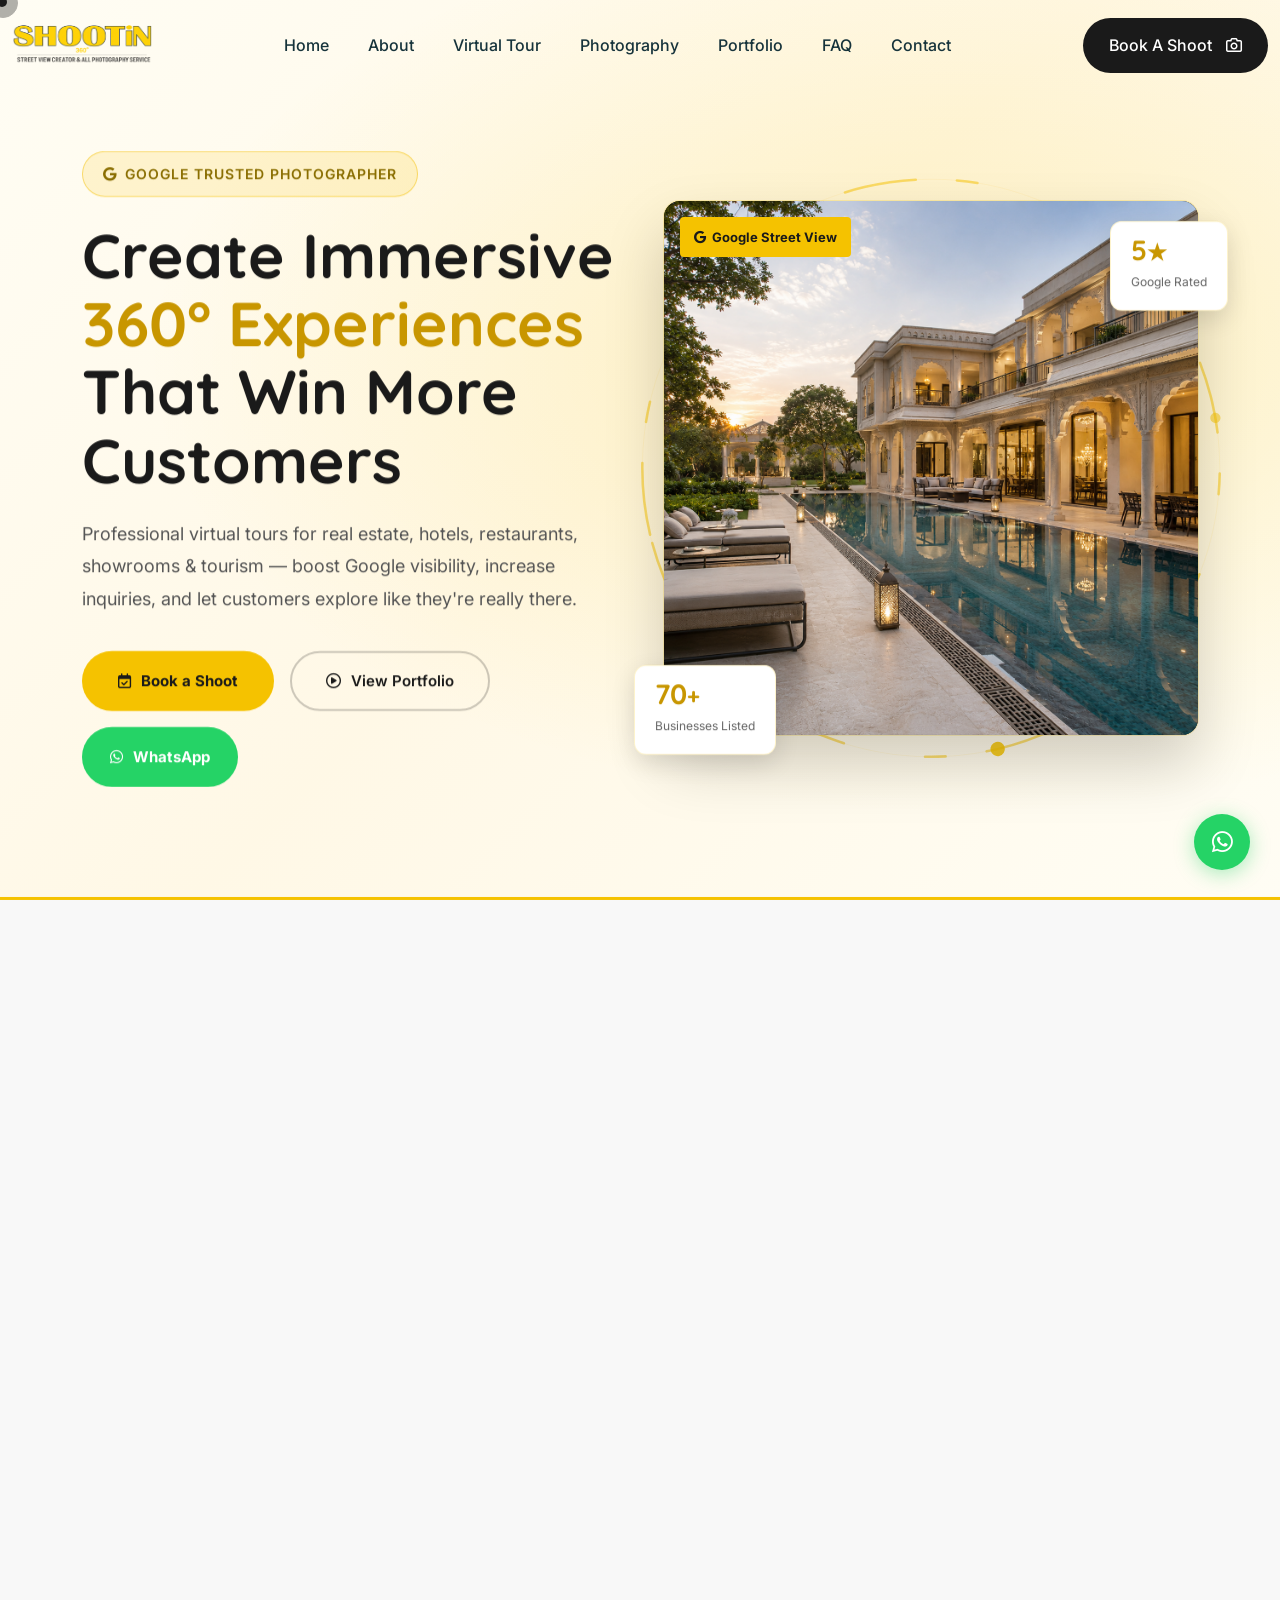
==== index.html @ 484b9d36 "Heading tweak, footer address hover, remove social media - Service Areas heading: "Globally" now flo" ====
﻿<!DOCTYPE html>
<html lang="en">
    <head>
        <meta charset="UTF-8">
        <meta http-equiv="X-UA-Compatible" content="IE=edge">
        <meta name="viewport" content="width=device-width, initial-scale=1">
        <meta name="author" content="Shootin360">
        <meta name="robots" content="index, follow">
        <meta name="description" content="Google Trusted Photographer in Kanpur. 360° virtual tours, Street View, wedding, pre-wedding, baby & drone photography. Call now for a free quote!">
        <meta name="keywords" content="360 virtual tour kanpur, google street view kanpur, google maps virtual tour, wedding photography kanpur, pre wedding photography kanpur, baby shoot kanpur, aerial drone photography kanpur, 360 photography uttar pradesh, virtual tour india, google trusted photographer kanpur, shootin 360">
        <title>360° Virtual Tours & Photography in Kanpur | Shootin 360</title>

        <!-- Canonical -->
        <link rel="canonical" href="https://www.shootin360.com/index.html">

        <!-- Geo Meta Tags (Local SEO) -->
        <meta name="geo.region" content="IN-UP">
        <meta name="geo.placename" content="Kanpur, Uttar Pradesh, India">
        <meta name="geo.position" content="26.4499;80.3319">
        <meta name="ICBM" content="26.4499, 80.3319">

        <!-- Open Graph (Facebook, LinkedIn, WhatsApp) -->
        <meta property="og:type" content="website">
        <meta property="og:url" content="https://www.shootin360.com/">
        <meta property="og:title" content="360° Virtual Tours & Photography in Kanpur | Shootin 360">
        <meta property="og:description" content="Google Trusted Photographer in Kanpur. 360° virtual tours, Google Street View, wedding, pre-wedding, baby & aerial drone photography. Get a free quote today.">
        <meta property="og:image" content="https://www.shootin360.com/assets/img/og-image.jpg">
        <meta property="og:site_name" content="Shootin 360">
        <meta property="og:locale" content="en_IN">

        <!-- Twitter Card -->
        <meta name="twitter:card" content="summary_large_image">
        <meta name="twitter:title" content="Shootin 360 – 360° Virtual Tour & Photography | Kanpur">
        <meta name="twitter:description" content="Professional 360° Virtual Tours, Google Street View, Wedding & Photography Services in Kanpur. Google Trusted Photographer.">
        <meta name="twitter:image" content="https://www.shootin360.com/assets/img/og-image.jpg">

        <!-- Schema.org JSON-LD Structured Data -->
        <script type="application/ld+json">
        {
          "@context": "https://schema.org",
          "@type": "LocalBusiness",
          "@id": "https://www.shootin360.com/",
          "name": "Shootin 360",
          "alternateName": "Shootin360",
          "description": "Professional 360° Virtual Tour & Photography Services in Kanpur. Google Street View, Wedding, Pre-Wedding, Baby Shoot, Aerial Drone Photography. Google Trusted Photographer.",
          "url": "https://www.shootin360.com/",
          "telephone": "+919415039489",
          "email": "shootin360.officials@gmail.com",
          "address": {
            "@type": "PostalAddress",
            "streetAddress": "A-27 Balaji Enclave, Keshav Puram, Kalyanpur",
            "addressLocality": "Kanpur",
            "addressRegion": "Uttar Pradesh",
            "postalCode": "208017",
            "addressCountry": "IN"
          },
          "geo": {
            "@type": "GeoCoordinates",
            "latitude": 26.4499,
            "longitude": 80.3319
          },
          "openingHoursSpecification": [
            {
              "@type": "OpeningHoursSpecification",
              "dayOfWeek": ["Monday","Tuesday","Wednesday","Thursday","Friday","Saturday"],
              "opens": "09:00",
              "closes": "19:00"
            }
          ],
          "hasOfferCatalog": {
            "@type": "OfferCatalog",
            "name": "Photography & Virtual Tour Services",
            "itemListElement": [
              {"@type": "Offer", "itemOffered": {"@type": "Service", "name": "360° Virtual Tours", "description": "High-resolution panoramic experiences published directly to Google Street View."}},
              {"@type": "Offer", "itemOffered": {"@type": "Service", "name": "Google Street View Integration", "description": "Official Google Street View Trusted Photographer publishing for businesses."}},
              {"@type": "Offer", "itemOffered": {"@type": "Service", "name": "Aerial & Drone Photography", "description": "4K aerial imagery and 360° aerial perspectives for properties and large venues."}},
              {"@type": "Offer", "itemOffered": {"@type": "Service", "name": "Wedding Photography", "description": "Full-day wedding photography coverage with artistic and journalistic style."}},
              {"@type": "Offer", "itemOffered": {"@type": "Service", "name": "Pre-Wedding Photography", "description": "Romantic pre-wedding shoots in outdoor & studio settings."}},
              {"@type": "Offer", "itemOffered": {"@type": "Service", "name": "Baby Shoot Photography", "description": "Newborn and baby photography in creative studio setups with professional lighting."}},
              {"@type": "Offer", "itemOffered": {"@type": "Service", "name": "Birthday & Celebrations Photography", "description": "Candid and creative coverage of birthdays, anniversaries and milestone celebrations."}},
              {"@type": "Offer", "itemOffered": {"@type": "Service", "name": "Events & Corporate Photography", "description": "Professional photography for corporate events, conferences, product launches and brand activations."}}
            ]
          },
          "aggregateRating": {
            "@type": "AggregateRating",
            "ratingValue": "5",
            "reviewCount": "100",
            "bestRating": "5",
            "worstRating": "1"
          }
        }
        </script>

        <link rel="shortcut icon" href="assets/img/favicon.png">
        <link rel="preconnect" href="https://fonts.googleapis.com">
        <link rel="preconnect" href="https://fonts.gstatic.com" crossorigin>
        <link rel="stylesheet" href="https://fonts.googleapis.com/css2?family=Inter:wght@400;500;700&family=Quicksand:wght@500;700;800&display=swap">
        <link rel="stylesheet" href="assets/css/bootstrap.min.css">
        <link rel="stylesheet" href="assets/css/all.min.css">
        <link rel="stylesheet" href="assets/css/animate.css">
        <link rel="stylesheet" href="assets/css/magnific-popup.css">
        <link rel="stylesheet" href="assets/css/meanmenu.css">
        <link rel="stylesheet" href="assets/css/swiper-bundle.min.css">
        <link rel="stylesheet" href="assets/css/nice-select.css">
        <link rel="stylesheet" href="assets/css/main.css">
        <style>
            /* ===== Shootin360 Custom Overrides ===== */
            * { -webkit-font-smoothing: antialiased; -moz-osx-font-smoothing: grayscale; }
            img { content-visibility: auto; }

            /* Logo text in header */
            .shootin-logo-text {
                font-family: 'Quicksand', sans-serif;
                font-weight: 800;
                font-size: 26px;
                color: var(--theme);
                line-height: 1;
                text-decoration: none;
                letter-spacing: -1px;
            }
            .shootin-logo-text span {
                color: #ffffff;
                font-size: 11px;
                display: block;
                letter-spacing: 2px;
                font-weight: 500;
                color: #cccccc;
                margin-top: 2px;
            }
            .header-1 .shootin-logo-text { color: var(--theme); }
            .header-1 .shootin-logo-text span { color: #888; }

            /* Hero Section */
            .s360-hero {
                min-height: 100vh;
                background: linear-gradient(135deg, #FFFDF4 0%, #FFF8E6 50%, #FFFDF4 100%);
                display: flex;
                align-items: center;
                position: relative;
                overflow: hidden;
                padding: 120px 0 80px;
                border-bottom: 3px solid #F5C200;
            }
            .s360-hero::before {
                content: '';
                position: absolute;
                top: 0; left: 0; right: 0; bottom: 0;
                background: radial-gradient(ellipse at 75% 40%, rgba(245,194,0,0.18) 0%, transparent 60%);
                pointer-events: none;
            }
            .s360-hero-content { position: relative; z-index: 2; }
            .s360-hero-badge {
                display: inline-flex;
                align-items: center;
                gap: 8px;
                background: rgba(245,194,0,0.15);
                border: 1px solid rgba(245,194,0,0.5);
                border-radius: 50px;
                padding: 8px 20px;
                color: #8a6e00;
                font-size: 14px;
                font-weight: 600;
                letter-spacing: 1px;
                margin-bottom: 24px;
                text-transform: uppercase;
            }
            .s360-hero h1 {
                font-size: 62px;
                font-weight: 800;
                color: #1A1A1A;
                line-height: 1.1;
                margin-bottom: 24px;
            }
            .s360-hero h1 span { color: #c89600; }
            .s360-hero p {
                font-size: 18px;
                color: #555555;
                line-height: 1.8;
                margin-bottom: 36px;
                max-width: 520px;
            }
            .s360-hero-btns { display: flex; gap: 16px; flex-wrap: wrap; }
            .btn-primary-360 {
                background: var(--theme);
                color: #1A1A1A;
                font-weight: 700;
                padding: 16px 36px;
                border-radius: 50px;
                text-decoration: none;
                display: inline-flex;
                align-items: center;
                gap: 10px;
                font-size: 15px;
                transition: all 0.3s;
            }
            .btn-primary-360:hover { background: #e0ae00; color: #1A1A1A; transform: translateY(-2px); }
            .btn-outline-360 {
                background: transparent;
                color: #1A1A1A;
                border: 2px solid rgba(0,0,0,0.2);
                font-weight: 600;
                padding: 14px 34px;
                border-radius: 50px;
                text-decoration: none;
                display: inline-flex;
                align-items: center;
                gap: 10px;
                font-size: 15px;
                transition: all 0.3s;
            }
            .btn-outline-360:hover { border-color: #c89600; color: #c89600; }
            .btn-whatsapp-360 {
                background: #25D366;
                color: #ffffff;
                font-weight: 700;
                padding: 16px 28px;
                border-radius: 50px;
                text-decoration: none;
                display: inline-flex;
                align-items: center;
                gap: 10px;
                font-size: 15px;
                transition: all 0.3s;
            }
            .btn-whatsapp-360:hover { background: #1db954; color: #fff; transform: translateY(-2px); }

            /* Hero visual */
            .s360-hero-visual {
                position: relative;
                display: flex;
                justify-content: center;
                align-items: center;
            }
            .s360-tour-preview {
                width: 100%;
                max-width: 540px;
                border-radius: 16px;
                background: #1A1A1A;
                overflow: hidden;
                box-shadow: 0 30px 60px rgba(0,0,0,0.18), 0 0 0 1px rgba(245,194,0,0.2);
                position: relative;
            }
            .s360-tour-preview img { width: 100%; display: block; }
            .s360-tour-badge {
                position: absolute;
                top: 16px;
                left: 16px;
                background: var(--theme);
                color: #1A1A1A;
                font-weight: 700;
                padding: 6px 14px;
                border-radius: 4px;
                font-size: 13px;
                display: flex;
                align-items: center;
                gap: 6px;
            }
            .s360-floating-stat {
                position: absolute;
                background: #ffffff;
                border-radius: 12px;
                padding: 14px 20px;
                box-shadow: 0 8px 24px rgba(0,0,0,0.12);
                border: 1px solid rgba(245,194,0,0.2);
                z-index: 3;
            }
            .s360-floating-stat .num { font-size: 28px; font-weight: 800; color: #c89600; font-family: 'Quicksand', sans-serif; line-height: 1; }
            .s360-floating-stat .lbl { font-size: 12px; color: #666; margin-top: 4px; }
            .s360-stat-1 { bottom: -20px; left: -30px; }
            .s360-stat-2 { top: 20px; right: -30px; }

            /* Trust bar */
            .s360-trust-bar {
                background: #1A1A1A;
                padding: 24px 0;
                border-top: 1px solid rgba(245,194,0,0.2);
                border-bottom: 1px solid rgba(245,194,0,0.2);
            }
            .s360-trust-item {
                display: flex;
                align-items: center;
                gap: 12px;
                padding: 8px 28px;
                border-right: 1px solid rgba(255,255,255,0.1);
                flex-shrink: 0;
            }
            .s360-trust-item i { color: var(--theme); font-size: 22px; }
            .s360-trust-item span { color: #ffffff; font-size: 14px; font-weight: 500; white-space: nowrap; }

            /* Section Headings */
            .s360-section-label {
                display: inline-flex;
                align-items: center;
                gap: 8px;
                color: var(--theme);
                font-size: 13px;
                font-weight: 700;
                text-transform: uppercase;
                letter-spacing: 2px;
                margin-bottom: 16px;
            }
            .s360-section-label::before {
                content: '';
                width: 30px;
                height: 2px;
                background: var(--theme);
                display: inline-block;
            }

            /* Services */
            /* Image service cards — heading visible, content reveals on hover */
            .s360-service-card {
                position: relative;
                height: 360px;
                border-radius: 14px;
                overflow: hidden;
                background-color: #1A1A1A;
                background-size: cover;
                background-position: center;
                background-repeat: no-repeat;
                display: flex;
                flex-direction: column;
                justify-content: flex-end;
                padding: 28px 26px;
                transition: transform 0.35s cubic-bezier(0.22,0.61,0.36,1), box-shadow 0.35s ease;
            }
            .s360-service-card::before {
                content: '';
                position: absolute;
                inset: 0;
                background: linear-gradient(to top, rgba(10,10,10,0.92) 0%, rgba(10,10,10,0.5) 45%, rgba(10,10,10,0.12) 100%);
                transition: background 0.4s ease;
                z-index: 1;
            }
            .s360-service-card:hover { transform: translateY(-6px); box-shadow: 0 24px 48px rgba(0,0,0,0.28); }
            .s360-service-card:hover::before {
                background: linear-gradient(to top, rgba(10,10,10,0.96) 0%, rgba(10,10,10,0.82) 55%, rgba(10,10,10,0.42) 100%);
            }
            .s360-service-card > * { position: relative; z-index: 2; }
            .s360-service-icon { display: none; }
            .s360-service-card h4 { font-size: 20px; font-weight: 700; color: #ffffff; margin-bottom: 0; }
            .s360-service-card p {
                color: rgba(255,255,255,0.85);
                font-size: 14px; line-height: 1.7;
                margin: 0;
                max-height: 0; opacity: 0;
                overflow: hidden;
                transform: translateY(8px);
                transition: max-height 0.45s ease, opacity 0.35s ease, transform 0.35s ease, margin 0.35s ease;
            }
            .s360-service-card:hover p { max-height: 200px; opacity: 1; transform: translateY(0); margin: 12px 0 18px; }
            .s360-service-link {
                color: var(--theme);
                font-weight: 600;
                font-size: 14px;
                text-decoration: none;
                display: inline-flex;
                align-items: center;
                gap: 6px;
                max-height: 0; opacity: 0;
                overflow: hidden;
                transform: translateY(8px);
                transition: max-height 0.45s ease, opacity 0.35s ease, transform 0.35s ease, gap 0.3s ease;
            }
            .s360-service-card:hover .s360-service-link { max-height: 40px; opacity: 1; transform: translateY(0); }
            .s360-service-link:hover { gap: 10px; color: var(--theme); }
            /* Touch devices have no hover — keep content visible */
            @media (hover: none) {
                .s360-service-card p { max-height: 200px; opacity: 1; transform: none; margin: 12px 0 18px; }
                .s360-service-card .s360-service-link { max-height: 40px; opacity: 1; transform: none; }
            }

            /* Why Choose */
            .s360-why-item {
                display: flex;
                gap: 20px;
                margin-bottom: 32px;
            }
            .s360-why-icon {
                width: 52px; height: 52px;
                min-width: 52px;
                background: rgba(245,194,0,0.12);
                border-radius: 10px;
                display: flex;
                align-items: center;
                justify-content: center;
                font-size: 22px;
                color: var(--theme);
            }
            .s360-why-item h5 { font-size: 17px; font-weight: 700; color: #1A1A1A; margin-bottom: 6px; }
            .s360-why-item p { color: var(--text); font-size: 14px; line-height: 1.6; margin: 0; }

            /* Stats */
            .s360-stats-section { background: var(--bg); padding: 80px 0; }
            .s360-stat-box { text-align: center; padding: 20px; }
            .s360-stat-box .num {
                font-size: 56px;
                font-weight: 800;
                color: var(--theme);
                font-family: 'Quicksand', sans-serif;
                line-height: 1;
                margin-bottom: 8px;
            }
            .s360-stat-box .plus { font-size: 40px; }
            .s360-stat-box p { color: #aaaaaa; font-size: 15px; margin: 0; }

            /* Process */
            .s360-process-step {
                text-align: center;
                padding: 40px 24px;
                position: relative;
            }
            .s360-process-step::after {
                content: '';
                position: absolute;
                top: 50px;
                right: -50%;
                width: 100%;
                height: 2px;
                background: linear-gradient(90deg, var(--theme) 0%, rgba(245,194,0,0.1) 100%);
                z-index: 0;
            }
            .s360-process-step:last-child::after { display: none; }
            .s360-step-num {
                width: 80px; height: 80px;
                background: var(--theme);
                border-radius: 50%;
                display: flex;
                align-items: center;
                justify-content: center;
                margin: 0 auto 24px;
                font-size: 28px;
                font-weight: 800;
                color: #1A1A1A;
                font-family: 'Quicksand', sans-serif;
                position: relative;
                z-index: 1;
                box-shadow: 0 8px 24px rgba(245,194,0,0.3);
            }
            .s360-step-num { transition: transform 0.3s cubic-bezier(0.22,0.61,0.36,1), box-shadow 0.3s ease; }
            .s360-process-step:hover .s360-step-num { transform: scale(1.12) translateY(-4px); box-shadow: 0 16px 34px rgba(245,194,0,0.5); }
            .s360-process-step h4 { font-size: 18px; font-weight: 700; color: #1A1A1A; margin-bottom: 10px; }
            .s360-process-step p { color: var(--text); font-size: 14px; line-height: 1.6; }

            /* Testimonial */
            .s360-testi-card {
                background: #ffffff;
                border-radius: 16px;
                padding: 36px;
                border: 1px solid var(--border);
                margin: 0 12px;
            }
            .s360-testi-stars { color: var(--theme); margin-bottom: 16px; letter-spacing: 2px; }
            .s360-testi-card p { color: #555; font-size: 15px; line-height: 1.8; margin-bottom: 24px; font-style: italic; }
            .s360-testi-author { display: flex; align-items: center; gap: 14px; }
            .s360-testi-avatar {
                width: 50px; height: 50px;
                border-radius: 50%;
                background: rgba(245,194,0,0.2);
                display: flex;
                align-items: center;
                justify-content: center;
                font-size: 20px;
                color: var(--theme);
                font-weight: 700;
                font-family: 'Quicksand', sans-serif;
            }
            .s360-testi-author h6 { font-size: 15px; font-weight: 700; color: #1A1A1A; margin: 0; }
            .s360-testi-author span { font-size: 13px; color: #888; }

            .testimonial-slider .array-buttons {
                display: flex;
                align-items: center;
                justify-content: center;
                gap: 16px;
                margin-top: 30px;
            }
            .testimonial-slider .array-buttons .array-prev,
            .testimonial-slider .array-buttons .array-next {
                width: 54px;
                height: 54px;
                border-radius: 50%;
                border: 2px solid rgba(255,255,255,0.3);
                background: transparent;
                color: #fff;
                font-size: 18px;
                cursor: pointer;
                display: flex;
                align-items: center;
                justify-content: center;
                transition: all 0.3s ease;
            }
            .testimonial-slider .array-buttons .array-prev:hover,
            .testimonial-slider .array-buttons .array-next:hover {
                background: var(--theme);
                border-color: var(--theme);
                color: #fff;
            }

            /* FAQ */
            .s360-faq-item {
                border: 1px solid var(--border);
                border-radius: 10px;
                margin-bottom: 12px;
                overflow: hidden;
                background: #ffffff;
            }
            .s360-faq-question {
                padding: 20px 24px;
                cursor: pointer;
                display: flex;
                justify-content: space-between;
                align-items: center;
                font-weight: 600;
                color: #1A1A1A;
                transition: all 0.3s;
            }
            .s360-faq-question:hover { color: var(--theme); }
            .s360-faq-question i { transition: transform 0.3s; color: var(--theme); }
            .s360-faq-item.active .s360-faq-question i { transform: rotate(180deg); }
            .s360-faq-answer {
                padding: 0 24px;
                max-height: 0;
                overflow: hidden;
                transition: all 0.4s ease;
                color: var(--text);
                font-size: 14px;
                line-height: 1.7;
            }
            .s360-faq-item.active .s360-faq-answer { max-height: 200px; padding: 0 24px 20px; }

            /* CTA */
            .s360-cta-section {
                background: linear-gradient(135deg, #1A1A1A 0%, #2c2c2c 100%);
                padding: 100px 0;
                position: relative;
                overflow: hidden;
            }
            .s360-cta-section::before {
                content: '';
                position: absolute;
                top: -50%; left: -10%;
                width: 500px; height: 500px;
                background: radial-gradient(circle, rgba(245,194,0,0.15) 0%, transparent 70%);
            }

            /* Footer */
            .s360-footer { background: #111111; padding: 80px 0 0; }
            .s360-footer-brand p { color: #888; font-size: 14px; line-height: 1.8; margin: 16px 0 24px; }
            .s360-footer h5 { color: #ffffff; font-size: 16px; font-weight: 700; margin-bottom: 24px; }
            .s360-footer-links { list-style: none; padding: 0; margin: 0; }
            .s360-footer-links li { margin-bottom: 12px; }
            .s360-footer-links a { color: #888; text-decoration: none; font-size: 14px; transition: color 0.3s; display: flex; align-items: center; gap: 8px; }
            .s360-footer-links a:hover { color: var(--theme); }
            .s360-footer-links a::before { content: '→'; font-size: 12px; color: var(--theme); }
            .s360-footer-contact li { color: #888; font-size: 14px; margin-bottom: 14px; display: flex; gap: 12px; align-items: flex-start; }
            .s360-footer-contact li i { color: var(--theme); margin-top: 4px; }
            .s360-footer-contact a { color: #888; text-decoration: none; }
            .s360-footer-contact a:hover { color: var(--theme); }
            .s360-social { display: flex; gap: 10px; margin-top: 24px; }
            .s360-social a {
                width: 40px; height: 40px;
                border-radius: 8px;
                background: rgba(255,255,255,0.06);
                display: flex;
                align-items: center;
                justify-content: center;
                color: #888;
                text-decoration: none;
                transition: all 0.3s;
            }
            .s360-social a:hover { background: var(--theme); color: #1A1A1A; }
            .s360-footer-bottom {
                border-top: 1px solid rgba(255,255,255,0.06);
                padding: 24px 0;
                margin-top: 60px;
            }
            .s360-footer-bottom p { color: #666; font-size: 13px; margin: 0; }

            /* WhatsApp float */
            .s360-wa-float {
                position: fixed;
                bottom: 30px;
                right: 30px;
                width: 56px; height: 56px;
                background: #25D366;
                border-radius: 50%;
                display: flex;
                align-items: center;
                justify-content: center;
                font-size: 24px;
                color: #fff;
                text-decoration: none;
                z-index: 999;
                box-shadow: 0 4px 20px rgba(37,211,102,0.4);
                transition: all 0.3s;
            }
            .s360-wa-float:hover { transform: scale(1.1); color: #fff; }

            /* Portfolio Preview — iframe embed cards */
            .s360-port-card {
                border-radius: 14px;
                overflow: hidden;
                background: #fff;
                border: 1px solid #e8e8e8;
                transition: all 0.3s;
                height: auto !important;
            }
            .s360-port-card:hover { box-shadow: 0 16px 40px rgba(0,0,0,0.13); transform: translateY(-5px); }
            @media (hover: none) { .s360-port-card:hover { box-shadow: none; transform: none; } }
            .s360-port-iframe-wrap { position: relative; height: 360px; overflow: hidden; background: #1c1c1c; }
            .s360-port-iframe-wrap iframe { width: 100%; height: 100%; border: none; display: block; }
            @keyframes s360-shimmer { 0%,100%{opacity:.4} 50%{opacity:.7} }
            .s360-port-iframe-wrap iframe:not([src]) { background: linear-gradient(90deg,#252525 25%,#2e2e2e 50%,#252525 75%); animation: s360-shimmer 1.4s ease-in-out infinite; }
            .s360-port-cat {
                position: absolute; top: 12px; left: 12px;
                background: var(--theme); color: #1A1A1A;
                font-size: 10px; font-weight: 800;
                padding: 4px 10px; border-radius: 4px;
                text-transform: uppercase; z-index: 5; pointer-events: none;
            }
            .s360-port-live {
                position: absolute; top: 12px; right: 12px;
                background: rgba(26,26,26,0.82); color: var(--theme);
                font-size: 9px; font-weight: 800;
                padding: 5px 10px; border-radius: 20px;
                letter-spacing: 1.5px; text-transform: uppercase;
                pointer-events: none; z-index: 5;
                display: flex; align-items: center; gap: 5px;
            }
            .s360-port-live i { font-size: 7px; animation: s360blink 1.2s ease-in-out infinite; }
            @keyframes s360blink { 0%,100%{ opacity:1 } 50%{ opacity:0.15 } }
            .s360-port-info { padding: 16px 20px 18px; }
            .s360-port-info h5 { font-size: 15px; font-weight: 700; color: #1A1A1A; margin: 0 0 4px; }
            .s360-port-info .loc { color: #888; font-size: 12px; margin: 0 0 12px; display: flex; align-items: center; gap: 5px; }
            .s360-port-info .loc i { color: var(--theme); font-size: 11px; }
            .s360-port-cta {
                display: inline-flex; align-items: center; gap: 7px;
                background: var(--theme); color: #1A1A1A;
                font-size: 12px; font-weight: 700;
                padding: 7px 14px; border-radius: 6px;
                text-decoration: none; transition: all 0.3s;
            }
            .s360-port-cta:hover { background: #1A1A1A; color: var(--theme); }
            /* old image-card compat — hide if any remain */
            .s360-portfolio-card, .s360-portfolio-overlay, .s360-portfolio-cat { display: none; }

            /* Marquee */
            .s360-marquee-section {
                background: var(--theme);
                padding: 18px 0;
                overflow: hidden;
            }
            .s360-marquee {
                display: flex;
                animation: s360marquee 20s linear infinite;
                white-space: nowrap;
            }
            .s360-marquee-item {
                display: flex;
                align-items: center;
                gap: 16px;
                padding: 0 32px;
                font-size: 15px;
                font-weight: 700;
                color: #1A1A1A;
                text-transform: uppercase;
                letter-spacing: 1px;
                flex-shrink: 0;
            }
            .s360-marquee-item i { font-size: 8px; opacity: 0.5; }
            @keyframes s360marquee {
                0% { transform: translateX(0); }
                100% { transform: translateX(-50%); }
            }

            /* Location badges */
            .s360-location-badge {
                display: inline-flex;
                align-items: center;
                gap: 6px;
                background: #ffffff;
                border: 1px solid var(--border);
                border-radius: 50px;
                padding: 8px 18px;
                font-size: 13px;
                font-weight: 600;
                color: #444;
                margin: 6px;
                transition: all 0.3s;
                text-decoration: none;
            }
            .s360-location-badge:hover { background: var(--theme); color: #1A1A1A; border-color: var(--theme); }
            .s360-location-badge i { color: var(--theme); font-size: 12px; }
            .s360-location-badge:hover i { color: #1A1A1A; }

            /* ===== SVG & Animation Additions ===== */

            /* Rotating 360° ring around hero preview */
            .s360-ring-anim {
                position: absolute;
                width: 112%;
                height: 112%;
                top: -6%;
                left: -6%;
                pointer-events: none;
                z-index: 0;
            }
            .s360-tour-preview { position: relative; z-index: 2; }


            /* Camera SVG center illustration */
            .s360-cam-svg-wrap {
                display: flex;
                flex-direction: column;
                align-items: center;
                gap: 12px;
            }
            .s360-cam-svg-wrap svg {
                filter: drop-shadow(0 10px 24px rgba(245,194,0,0.28));
                animation: s360-float-y 4s ease-in-out infinite;
            }
            @keyframes s360-float-y {
                0%, 100% { transform: translateY(0); }
                50% { transform: translateY(-12px); }
            }

            /* Scan line for stats section */
            .s360-stats-section { position: relative; overflow: hidden; }
            .s360-scan-line {
                position: absolute;
                left: 0; right: 0;
                height: 2px;
                background: linear-gradient(90deg, transparent 0%, rgba(245,194,0,0.45) 50%, transparent 100%);
                animation: s360-scanline 4s linear infinite;
                pointer-events: none;
            }
            @keyframes s360-scanline {
                0% { top: 0%; opacity: 0.8; }
                100% { top: 100%; opacity: 0; }
            }

            /* ===== RESPONSIVE SYSTEM ===== */

            /* Heading gap helper — controlled per breakpoint */
            .s360-head-gap { margin-bottom: 56px; }

            /* ---- Large desktop tweaks ---- */
            @media (max-width: 1199px) {
                .s360-hero h1 { font-size: 52px; }
                .s360-floating-stat.s360-stat-1 { left: -10px; }
                .s360-floating-stat.s360-stat-2 { right: -10px; }
            }

            /* ---- Tablet (≤ 991px) ---- */
            @media (max-width: 991px) {
                .section-padding { padding: 72px 0 !important; }
                .s360-hero { min-height: auto; padding: 100px 0 64px; }
                .s360-hero h1 { font-size: 40px; }
                .s360-hero p { font-size: 16px; max-width: 100%; }
                .s360-hero-visual { margin-top: 48px; }
                .s360-ring-anim { display: none; }
                .s360-stat-1, .s360-stat-2 { display: none; }
                .s360-head-gap, [style*="margin-bottom:56px"] { margin-bottom: 40px !important; }
                .s360-section-label { font-size: 12px; letter-spacing: 1.5px; }
                .s360-trust-bar { padding: 18px 0; }
                .s360-trust-item { border-right: none; padding: 8px 18px; }
                .s360-service-card { padding: 28px 22px; }
                .s360-service-icon { width: 52px; height: 52px; font-size: 22px; }
                .s360-cam-svg-col { display: none !important; }
                .s360-stats-section { padding: 64px 0; }
                .s360-stat-box .num { font-size: 48px; }
                .s360-process-step::after { display: none; }
                .s360-process-step { padding: 28px 18px; }
                .s360-cta-section { padding: 72px 0; }
                .s360-cta-section h2 { font-size: 36px !important; }
                .s360-footer { padding: 64px 0 0; }
                .s360-footer-bottom { margin-top: 48px; }
            }

            /* ---- Large phone (≤ 767px) ---- */
            @media (max-width: 767px) {
                .section-padding { padding: 56px 0 !important; }
                .s360-hero { padding: 88px 0 52px; }
                .s360-hero h1 { font-size: 34px; line-height: 1.15; }
                .s360-hero p { font-size: 15px; margin-bottom: 28px; max-width: 100%; }
                .s360-hero-badge { font-size: 12px; padding: 6px 14px; margin-bottom: 18px; }
                .s360-hero-visual { margin-top: 36px; }
                .s360-head-gap, [style*="margin-bottom:56px"] { margin-bottom: 32px !important; }
                .s360-service-card { padding: 26px 20px; }
                .s360-service-card h4 { font-size: 18px; margin-bottom: 10px; }
                .s360-service-card p { font-size: 13px; }
                .s360-service-icon { width: 48px; height: 48px; font-size: 20px; margin-bottom: 16px; }
                .s360-why-item { margin-bottom: 22px; gap: 16px; }
                .s360-why-icon { width: 44px; height: 44px; min-width: 44px; font-size: 18px; }
                .s360-why-item h5 { font-size: 16px; }
                .s360-why-item p { font-size: 13px; }
                .s360-stats-section { padding: 56px 0; }
                .s360-stat-box { padding: 14px 8px; }
                .s360-stat-box .num { font-size: 42px; }
                .s360-stat-box .plus { font-size: 30px; }
                .s360-stat-box p { font-size: 13px; }
                .s360-step-num { width: 66px; height: 66px; font-size: 24px; margin-bottom: 18px; }
                .s360-process-step { padding: 24px 12px; }
                .s360-process-step h4 { font-size: 15px; }
                .s360-process-step p { font-size: 13px; }
                .s360-testi-card { padding: 24px 20px; margin: 0 6px; }
                .s360-testi-card p { font-size: 14px; }
                .s360-testi-author h6 { font-size: 14px; }
                .s360-port-iframe-wrap { height: 260px; }
                .s360-trust-bar { padding: 14px 0; }
                .s360-trust-item { padding: 8px 14px; }
                .s360-trust-item span { font-size: 12px; }
                .s360-trust-item i { font-size: 18px; }
                .s360-location-badge { padding: 6px 14px; font-size: 12px; margin: 4px; }
                .s360-faq-question { font-size: 14px; padding: 16px 18px; }
                .s360-faq-answer { font-size: 13px; }
                .s360-faq-item.active .s360-faq-answer { padding: 0 18px 16px; }
                .s360-cta-section { padding: 56px 0; }
                .s360-cta-section h2 { font-size: 28px !important; }
                .s360-footer { padding: 52px 0 0; }
                .s360-footer-bottom { margin-top: 40px; }
                .s360-footer-bottom p { font-size: 12px; }
            }

            /* ---- Small phone (≤ 575px) ---- */
            @media (max-width: 575px) {
                .section-padding { padding: 48px 0 !important; }

                /* Hero — centred text, stacked buttons */
                .s360-hero { padding: 80px 0 44px; }
                .s360-hero h1 { font-size: 28px; line-height: 1.22; }
                .s360-hero p { font-size: 14px; margin-bottom: 24px; }
                .s360-hero-badge { font-size: 11px; padding: 5px 12px; letter-spacing: 0.5px; display: flex; width: fit-content; margin: 0 auto 18px; }
                .s360-hero-content { text-align: center; }
                .s360-hero-btns { flex-direction: column; gap: 12px; align-items: center; }
                .btn-primary-360, .btn-outline-360, .btn-whatsapp-360 {
                    justify-content: center; width: 100%; max-width: 320px; padding: 14px 20px; font-size: 14px;
                }

                /* Heading gap */
                .s360-head-gap, [style*="margin-bottom:56px"] { margin-bottom: 28px !important; }
                .s360-section-label { font-size: 11px; margin-bottom: 10px; }

                /* Service cards */
                .s360-service-card { padding: 22px 18px; }
                .s360-service-card h4 { font-size: 16px; }
                .s360-service-card p { font-size: 13px; }
                .s360-service-icon { width: 46px; height: 46px; font-size: 19px; margin-bottom: 14px; border-radius: 10px; }

                /* Why choose */
                .s360-why-item { gap: 14px; margin-bottom: 18px; }
                .s360-why-icon { width: 42px; height: 42px; min-width: 42px; font-size: 17px; border-radius: 8px; }
                .s360-why-item h5 { font-size: 15px; }

                /* Portfolio iframes */
                .s360-port-iframe-wrap { height: 58vw; min-height: 220px; max-height: 320px; }
                .s360-port-info { padding: 12px 14px 14px; }
                .s360-port-info h5 { font-size: 14px; }
                .s360-port-info .loc { font-size: 11px; margin-bottom: 10px; }
                .s360-port-cta { font-size: 11px; padding: 6px 12px; }

                /* Stats */
                .s360-stats-section { padding: 44px 0; }
                .s360-stat-box { padding: 10px 6px; }
                .s360-stat-box .num { font-size: 36px; }
                .s360-stat-box .plus { font-size: 24px; }
                .s360-stat-box p { font-size: 12px; line-height: 1.4; }

                /* Process */
                .s360-step-num { width: 56px; height: 56px; font-size: 20px; margin-bottom: 14px; }
                .s360-process-step { padding: 20px 10px; }
                .s360-process-step h4 { font-size: 14px; }
                .s360-process-step p { font-size: 12px; }

                /* Trust bar — 2 per row */
                .s360-trust-item { width: 50%; padding: 10px 12px; }

                /* Testimonials */
                .s360-testi-card { padding: 18px 14px; margin: 0 2px; }
                .s360-testi-stars { font-size: 14px; margin-bottom: 10px; }
                .s360-testi-card p { font-size: 13px; line-height: 1.7; }
                .s360-testi-author h6 { font-size: 13px; }
                .s360-testi-author span { font-size: 11px; }

                /* Locations */
                .s360-location-badge { padding: 6px 12px; font-size: 11px; margin: 3px; }

                /* CTA */
                .s360-cta-section { padding: 48px 0; }
                .s360-cta-section h2 { font-size: 22px !important; line-height: 1.3 !important; }
                .s360-cta-section p { font-size: 14px !important; }
                .s360-cta-section .d-flex { flex-direction: column; align-items: center; gap: 12px !important; }
                .s360-cta-section .btn-primary-360,
                .s360-cta-section .btn-whatsapp-360,
                .s360-cta-section .btn-outline-360 { width: 100%; max-width: 300px; justify-content: center; }

                /* FAQ */
                .s360-faq-question { font-size: 13px; padding: 14px 16px; }

                /* Footer */
                .s360-footer { padding: 44px 0 0; }
                .s360-footer-bottom { margin-top: 32px; }
                .s360-footer-bottom .d-flex { flex-direction: column; align-items: center; gap: 10px !important; }
                .s360-footer-bottom div { display: flex; flex-wrap: wrap; justify-content: center; gap: 12px !important; }
                .s360-wa-float { width: 48px; height: 48px; font-size: 20px; bottom: 20px; right: 20px; }
            }

            /* ===== Portfolio Category Filter ===== */
            .s360-portfolio-filter { display: flex; flex-wrap: wrap; gap: 8px; justify-content: center; }
            .s360-filter-btn {
                background: #fff;
                border: 1.5px solid #e0e0e0;
                color: #555;
                font-size: 13px;
                font-weight: 600;
                padding: 8px 18px;
                border-radius: 50px;
                cursor: pointer;
                transition: all 0.25s;
                outline: none;
                line-height: 1.4;
            }
            .s360-filter-btn:hover { background: rgba(245,194,0,0.12); border-color: #F5C200; color: #1A1A1A; }
            .s360-filter-btn.active { background: #F5C200; border-color: #F5C200; color: #1A1A1A; }

            /* ---- Very small (≤ 400px) ---- */
            @media (max-width: 400px) {
                .s360-hero h1 { font-size: 22px; }
                .s360-hero p { font-size: 13px; }
                .s360-stat-box .num { font-size: 30px; }
                .s360-stat-box p { font-size: 11px; }
                .s360-trust-item { width: 100%; border-right: none; }
                .s360-service-card { padding: 18px 14px; }
                .s360-why-icon { width: 38px; height: 38px; min-width: 38px; font-size: 15px; }
                .s360-testi-card { padding: 16px 12px; }
            }
        </style>
    </head>
    <body>

        <div class="page-wrapper">

            <!-- Preloader -->
            <div class="preloader">
                <div class="s360-preloader">
                    <!-- Double spinning rings + favicon -->
                    <div class="s360-pre-rings">
                        <svg class="s360-pre-ring-outer" viewBox="0 0 170 170" width="170" height="170">
                            <circle cx="85" cy="85" r="78" fill="none" stroke="rgba(245,194,0,0.08)" stroke-width="1.5"/>
                            <circle cx="85" cy="85" r="78" fill="none" stroke="#F5C200" stroke-width="2.5" stroke-dasharray="100 390" stroke-linecap="round"/>
                            <circle cx="85" cy="85" r="78" fill="none" stroke="rgba(245,194,0,0.3)" stroke-width="1" stroke-dasharray="30 460" stroke-dashoffset="-150" stroke-linecap="round"/>
                        </svg>
                        <svg class="s360-pre-ring-inner" viewBox="0 0 110 110" width="110" height="110">
                            <circle cx="55" cy="55" r="48" fill="none" stroke="rgba(245,194,0,0.07)" stroke-width="1.5"/>
                            <circle cx="55" cy="55" r="48" fill="none" stroke="rgba(245,194,0,0.6)" stroke-width="2" stroke-dasharray="60 242" stroke-linecap="round"/>
                        </svg>
                        <div class="s360-pre-logo-wrap">
                            <img src="assets/img/favicon.png" alt="Shootin360" class="s360-pre-logo">
                        </div>
                    </div>
                    <!-- Brand -->
                    <div class="s360-pre-text">
                        <div class="s360-pre-name">SHOOTIN<span>360°</span></div>
                        <div class="s360-pre-tag">Street View Creator</div>
                        <div class="s360-pre-dots"><span></span><span></span><span></span></div>
                    </div>
                </div>
            </div>

            <!-- Back To Top -->
            <button id="back-top" class="back-to-top">
                <i class="fa-regular fa-arrow-up"></i>
            </button>

            <!-- Mouse Cursor -->
            <div class="mouseCursor cursor-outer"></div>
            <div class="mouseCursor cursor-inner"></div>

            <!-- WhatsApp Float -->
            <a href="https://wa.me/919415039489?text=Hi%20Shootin360!%20I%20want%20to%20book%20a%20360%20Virtual%20Tour%20for%20my%20business." class="s360-wa-float" target="_blank" rel="noopener" title="Chat on WhatsApp">
                <i class="fab fa-whatsapp"></i>
            </a>

            <!-- Offcanvas -->
            <div class="fix-area">
                <div class="offcanvas__info">
                    <div class="offcanvas__wrapper">
                        <div class="offcanvas__content">
                            <div class="offcanvas__top d-flex justify-content-between align-items-center">
                                <div class="offcanvas__logo">
                                    <a href="index.html"><img src="assets/img/logo/Logo.png" height="65" alt="Shootin 360 Logo"></a>
                                </div>
                                <div class="offcanvas__close">
                                    <button><i class="fa-thin fa-times"></i></button>
                                </div>
                            </div>
                            <p class="text d-none d-xl-block">
                                Professional 360° Virtual Tour & Photography Services in Kanpur. Get your business on Google Street View today!
                            </p>
                            <div class="mobile-menu fix"></div>
                            <div class="off-contact-info">
                                <span class="info-title">Contact Info</span>
                                <div class="contact-details">
                                    <span class="sub-info">Phone</span>
                                    <p><a href="tel:+919415039489">+91 94150 39489</a> / <a href="tel:+919696039489">+91 96960 39489</a></p>
                                </div>
                                <div class="contact-details">
                                    <span class="sub-info">Email</span>
                                    <p><a href="mailto:shootin360.officials@gmail.com">shootin360.officials@gmail.com</a></p>
                                </div>
                                <div class="contact-details">
                                    <span class="sub-info">Location</span>
                                    <p>A-27 Balaji Enclave, Keshav Puram, Kalyanpur, Kanpur</p>
                                </div>
                            </div>
                        </div>
                    </div>
                </div>
            </div>
            <div class="offcanvas__overlay"></div>

            <!-- Header -->
            <header id="header-sticky" class="header-1">
                <div class="container">
                    <div class="mega-menu-wrapper">
                        <div class="header-main">
                            <a href="index.html" class="logo"><img src="assets/img/logo/Logo.png" height="70" alt="Shootin 360 Logo"></a>
                            <div class="mean__menu-wrapper">
                                <div class="main-menu">
                                    <nav id="mobile-menu">
                                        <ul>
                                            <li class="active">
                                                <a href="index.html">Home</a>
                                            </li>
                                            <li>
                                                <a href="about.html">About</a>
                                            </li>
                                            <li><a href="service-virtual-tour.html">Virtual Tour</a></li>
                                            <li><a href="service-photography.html">Photography</a></li>
                                            <li>
                                                <a href="portfolio.html">Portfolio</a>
                                            </li>
                                            <li>
                                                <a href="faq.html">FAQ</a>
                                            </li>
                                            <li>
                                                <a href="contact.html">Contact</a>
                                            </li>
                                        </ul>
                                    </nav>
                                </div>
                            </div>
                            <div class="header-right d-flex justify-content-end align-items-center">
                                <a href="booking.html" class="theme-btn header-bg">Book a Shoot <i class="fa-regular fa-camera"></i></a>
                                <div class="header__hamburger d-xl-none my-auto">
                                    <div class="sidebar__toggle">
                                        <span></span><span></span><span></span>
                                    </div>
                                </div>
                            </div>
                        </div>
                    </div>
                </div>
            </header>

            <div id="smooth-wrapper">
                <div id="smooth-content">

                    <!-- ===== HERO SECTION ===== -->
                    <section class="s360-hero">
                        <div class="container">
                            <div class="row align-items-center g-5">
                                <div class="col-lg-6">
                                    <div class="s360-hero-content wow fadeInLeft" data-wow-delay=".2s">
                                        <div class="s360-hero-badge">
                                            <i class="fab fa-google"></i>
                                            Google Trusted Photographer
                                        </div>
                                        <h1>
                                            Create Immersive <span>360° Experiences</span> That Win More Customers
                                        </h1>
                                        <p>
                                            Professional virtual tours for real estate, hotels, restaurants, showrooms & tourism — boost Google visibility, increase inquiries, and let customers explore like they're really there.
                                        </p>
                                        <div class="s360-hero-btns">
                                            <a href="booking.html" class="btn-primary-360">
                                                <i class="fa-regular fa-calendar-check"></i> Book a Shoot
                                            </a>
                                            <a href="portfolio.html" class="btn-outline-360">
                                                <i class="fa-regular fa-play-circle"></i> View Portfolio
                                            </a>
                                            <a href="https://wa.me/919415039489" class="btn-whatsapp-360" target="_blank" rel="noopener">
                                                <i class="fab fa-whatsapp"></i> WhatsApp
                                            </a>
                                        </div>
                                    </div>
                                </div>
                                <div class="col-lg-6">
                                    <div class="s360-hero-visual wow fadeInRight" data-wow-delay=".4s">
                                        <!-- Animated 360° ring SVG -->
                                        <svg class="s360-ring-anim" viewBox="0 0 580 580" xmlns="http://www.w3.org/2000/svg">
                                            <circle cx="290" cy="290" r="280" fill="none" stroke="rgba(245,194,0,0.08)" stroke-width="1"/>
                                            <circle cx="290" cy="290" r="280" fill="none" stroke="rgba(245,194,0,0.5)" stroke-width="2.5" stroke-dasharray="70 40 20 80" stroke-linecap="round">
                                                <animateTransform attributeName="transform" type="rotate" from="0 290 290" to="360 290 290" dur="9s" repeatCount="indefinite"/>
                                            </circle>
                                            <circle cx="290" cy="290" r="252" fill="none" stroke="rgba(245,194,0,0.22)" stroke-width="1.5" stroke-dasharray="28 38">
                                                <animateTransform attributeName="transform" type="rotate" from="360 290 290" to="0 290 290" dur="15s" repeatCount="indefinite"/>
                                            </circle>
                                            <circle cx="290" cy="290" r="220" fill="none" stroke="rgba(245,194,0,0.07)" stroke-width="1" stroke-dasharray="5 22"/>
                                            <!-- Orbiting gold dot -->
                                            <circle cx="290" cy="10" r="7" fill="#F5C200" opacity="0.85">
                                                <animateTransform attributeName="transform" type="rotate" from="0 290 290" to="360 290 290" dur="9s" repeatCount="indefinite"/>
                                            </circle>
                                            <!-- Counter-orbiting dot -->
                                            <circle cx="290" cy="570" r="5" fill="rgba(245,194,0,0.5)">
                                                <animateTransform attributeName="transform" type="rotate" from="360 290 290" to="0 290 290" dur="15s" repeatCount="indefinite"/>
                                            </circle>
                                        </svg>
                                        <div class="s360-tour-preview">
                                            <img src="assets/img/Home page/Hero Section.png" alt="360 Virtual Tour Preview - Hotel Lobby" fetchpriority="high" decoding="async">
                                            <div class="s360-tour-badge">
                                                <i class="fab fa-google"></i> Google Street View
                                            </div>
                                        </div>
                                        <div class="s360-floating-stat s360-stat-1 wow fadeInUp" data-wow-delay=".7s">
                                            <div class="num">70<span style="font-size:22px">+</span></div>
                                            <div class="lbl">Businesses Listed</div>
                                        </div>
                                        <div class="s360-floating-stat s360-stat-2 wow fadeInUp" data-wow-delay=".9s">
                                            <div class="num">5<span style="font-size:22px">★</span></div>
                                            <div class="lbl">Google Rated</div>
                                        </div>
                                    </div>
                                </div>
                            </div>
                        </div>
                    </section>

                    <!-- ===== TRUST BAR ===== -->
                    <div class="s360-trust-bar">
                        <div class="container">
                            <div class="d-flex flex-wrap justify-content-center justify-content-lg-between align-items-center" style="gap:0;">
                                <div class="s360-trust-item">
                                    <i class="fab fa-google"></i>
                                    <span>Google Maps Published</span>
                                </div>
                                <div class="s360-trust-item">
                                    <i class="fa-solid fa-building"></i>
                                    <span>70+ Businesses</span>
                                </div>
                                <div class="s360-trust-item">
                                    <i class="fa-solid fa-map-location-dot"></i>
                                    <span>All India Coverage</span>
                                </div>
                                <div class="s360-trust-item">
                                    <i class="fa-solid fa-mobile-screen"></i>
                                    <span>Mobile Friendly</span>
                                </div>
                                <div class="s360-trust-item" style="border-right:none;">
                                    <i class="fa-solid fa-bolt"></i>
                                    <span>Fast Delivery</span>
                                </div>
                            </div>
                        </div>
                    </div>

                    <!-- ===== MARQUEE ===== -->
                    <div class="s360-marquee-section">
                        <div class="s360-marquee">
                            <div class="s360-marquee-item"><i class="fa-solid fa-circle-dot"></i> 360° Virtual Tours</div>
                            <div class="s360-marquee-item"><i class="fa-solid fa-circle-dot"></i> Google Street View</div>
                            <div class="s360-marquee-item"><i class="fa-solid fa-circle-dot"></i> Business Photography</div>
                            <div class="s360-marquee-item"><i class="fa-solid fa-circle-dot"></i> Google Maps Integration</div>
                            <div class="s360-marquee-item"><i class="fa-solid fa-circle-dot"></i> Local SEO Boost</div>
                            <div class="s360-marquee-item"><i class="fa-solid fa-circle-dot"></i> Hotel & Restaurant Tours</div>
                            <div class="s360-marquee-item"><i class="fa-solid fa-circle-dot"></i> School Campus Tours</div>
                            <div class="s360-marquee-item"><i class="fa-solid fa-circle-dot"></i> Real Estate Tours</div>
                            <!-- Duplicate for infinite loop -->
                            <div class="s360-marquee-item"><i class="fa-solid fa-circle-dot"></i> 360° Virtual Tours</div>
                            <div class="s360-marquee-item"><i class="fa-solid fa-circle-dot"></i> Google Street View</div>
                            <div class="s360-marquee-item"><i class="fa-solid fa-circle-dot"></i> Business Photography</div>
                            <div class="s360-marquee-item"><i class="fa-solid fa-circle-dot"></i> Google Maps Integration</div>
                            <div class="s360-marquee-item"><i class="fa-solid fa-circle-dot"></i> Local SEO Boost</div>
                            <div class="s360-marquee-item"><i class="fa-solid fa-circle-dot"></i> Hotel & Restaurant Tours</div>
                            <div class="s360-marquee-item"><i class="fa-solid fa-circle-dot"></i> School Campus Tours</div>
                            <div class="s360-marquee-item"><i class="fa-solid fa-circle-dot"></i> Real Estate Tours</div>
                        </div>
                    </div>

                    <!-- ===== SERVICES SECTION ===== -->
                    <section class="section-padding" style="background:#F8F8F8;">
                        <div class="container">
                            <div class="row align-items-center s360-head-gap">
                                <div class="col-lg-7">
                                    <div class="s360-section-label wow fadeInUp">Our Services</div>
                                    <h2 class="split-title">
                                        Professional Photography &amp; <br> 360° Virtual Tour Services
                                    </h2>
                                </div>
                                <div class="col-lg-5 text-lg-end">
                                    <a href="service-virtual-tour.html" class="theme-btn wow fadeInUp" data-wow-delay=".3s">
                                        View Virtual Tours <i class="fa-regular fa-arrow-up-right"></i>
                                    </a>
                                </div>
                            </div>
                            <div class="row g-4">
                                <div class="col-lg-3 col-md-6 wow fadeInUp" data-wow-delay=".2s">
                                    <div class="s360-service-card" style="background-image:url('https://images.unsplash.com/photo-1564501049412-61c2a3083791?w=600&auto=format&fit=crop&q=70')">
                                        <div class="s360-service-icon"><i class="fa-solid fa-street-view"></i></div>
                                        <h4>360° Virtual Tours</h4>
                                        <p>High-resolution panoramic experiences published directly to Google Street View. Complete spatial coverage, responsive on all devices.</p>
                                        <a href="service-virtual-tour.html#virtual-tours" class="s360-service-link">Learn More <i class="fa-regular fa-arrow-up-right"></i></a>
                                    </div>
                                </div>
                                <div class="col-lg-3 col-md-6 wow fadeInUp" data-wow-delay=".3s">
                                    <div class="s360-service-card" style="background-image:url('https://images.unsplash.com/photo-1441986300917-64674bd600d8?w=600&auto=format&fit=crop&q=70')">
                                        <div class="s360-service-icon"><i class="fab fa-google"></i></div>
                                        <h4>Google Street View</h4>
                                        <p>Official publishing and optimization for maximum visibility in Google Search & Maps. Street View Trusted status & Business Profile enhancement.</p>
                                        <a href="service-virtual-tour.html#streetview" class="s360-service-link">Learn More <i class="fa-regular fa-arrow-up-right"></i></a>
                                    </div>
                                </div>
                                <div class="col-lg-3 col-md-6 wow fadeInUp" data-wow-delay=".4s">
                                    <div class="s360-service-card" style="background-image:url('https://images.unsplash.com/photo-1473968512647-3e447244af8f?w=600&auto=format&fit=crop&q=70')">
                                        <div class="s360-service-icon"><i class="fa-solid fa-helicopter"></i></div>
                                        <h4>Aerial 360° & Drone</h4>
                                        <p>Professional drone-captured aerial panoramas and stills for properties & large venues. 4K aerial imagery with 360° aerial perspectives.</p>
                                        <a href="service-virtual-tour.html#drone" class="s360-service-link">Learn More <i class="fa-regular fa-arrow-up-right"></i></a>
                                    </div>
                                </div>
                                <div class="col-lg-3 col-md-6 wow fadeInUp" data-wow-delay=".5s">
                                    <div class="s360-service-card" style="background-image:url('https://images.unsplash.com/photo-1519689680058-324335c77eba?w=600&auto=format&fit=crop&q=70')">
                                        <div class="s360-service-icon"><i class="fa-solid fa-baby"></i></div>
                                        <h4>Baby Shoot Photography</h4>
                                        <p>Precious newborn and baby moments captured in stunning studio setups with professional lighting. Creative themed setups for every milestone.</p>
                                        <a href="service-photography.html#baby-shoot" class="s360-service-link">Learn More <i class="fa-regular fa-arrow-up-right"></i></a>
                                    </div>
                                </div>
                                <div class="col-lg-3 col-md-6 wow fadeInUp" data-wow-delay=".6s">
                                    <div class="s360-service-card" style="background-image:url('https://images.unsplash.com/photo-1519741497674-611481863552?w=600&auto=format&fit=crop&q=70')">
                                        <div class="s360-service-icon"><i class="fa-solid fa-heart"></i></div>
                                        <h4>Pre-Wedding Photography</h4>
                                        <p>Romantic and candid pre-wedding shoots to capture your love story before the big day. Outdoor & studio sessions with same-day preview edits.</p>
                                        <a href="service-photography.html#pre-wedding" class="s360-service-link">Learn More <i class="fa-regular fa-arrow-up-right"></i></a>
                                    </div>
                                </div>
                                <div class="col-lg-3 col-md-6 wow fadeInUp" data-wow-delay=".7s">
                                    <div class="s360-service-card" style="background-image:url('https://images.unsplash.com/photo-1465495976277-4387d4b0b4c6?w=600&auto=format&fit=crop&q=70')">
                                        <div class="s360-service-icon"><i class="fa-solid fa-rings-wedding"></i></div>
                                        <h4>Wedding Photography</h4>
                                        <p>Full-day coverage of your wedding with a blend of journalistic and artistic photography. Complete ceremony & reception with high-res edited gallery.</p>
                                        <a href="service-photography.html#wedding" class="s360-service-link">Learn More <i class="fa-regular fa-arrow-up-right"></i></a>
                                    </div>
                                </div>
                                <div class="col-lg-3 col-md-6 wow fadeInUp" data-wow-delay=".8s">
                                    <div class="s360-service-card" style="background-image:url('https://images.unsplash.com/photo-1530103862676-de8c9debad1d?w=600&auto=format&fit=crop&q=70')">
                                        <div class="s360-service-icon"><i class="fa-solid fa-cake-candles"></i></div>
                                        <h4>Birthday & Celebrations</h4>
                                        <p>Vibrant and joyful coverage of birthdays, anniversaries, and milestone celebrations. Candid moment capture with quick turnaround delivery.</p>
                                        <a href="service-photography.html#birthday" class="s360-service-link">Learn More <i class="fa-regular fa-arrow-up-right"></i></a>
                                    </div>
                                </div>
                                <div class="col-lg-3 col-md-6 wow fadeInUp" data-wow-delay=".9s">
                                    <div class="s360-service-card" style="background-image:url('https://images.unsplash.com/photo-1505373877841-8d25f7d46678?w=600&auto=format&fit=crop&q=70')">
                                        <div class="s360-service-icon"><i class="fa-solid fa-briefcase"></i></div>
                                        <h4>Events & Corporate</h4>
                                        <p>Professional photography for corporate events, product launches, and brand activations. Conferences, seminars, headshots & team photos.</p>
                                        <a href="service-photography.html#corporate" class="s360-service-link">Learn More <i class="fa-regular fa-arrow-up-right"></i></a>
                                    </div>
                                </div>
                            </div>
                        </div>
                    </section>

                    <!-- ===== PORTFOLIO PREVIEW ===== -->
                    <section class="section-padding" style="background:#F8F8F8;">
                        <div class="container">

                            <!-- Section header -->
                            <div class="row align-items-end mb-5 s360-head-gap">
                                <div class="col-lg-7">
                                    <div class="s360-section-label wow fadeInUp">Our Portfolio</div>
                                    <h2 class="split-title">
                                        Live 360° Tours &amp; Virtual Walkthroughs <br> Published on Google Maps
                                    </h2>
                                    <p class="wow fadeInUp" data-wow-delay=".25s" style="color:#888;font-size:15px;margin-top:12px;max-width:480px;">Click and drag inside any tour to explore in full 360°. Every tour is published live on Google Maps. Photography by © Gajendra Singh.</p>
                                </div>
                                <div class="col-lg-5 text-lg-end wow fadeInUp" data-wow-delay=".3s">
                                    <a href="portfolio.html" class="theme-btn">
                                        View All Tours <i class="fa-regular fa-arrow-up-right"></i>
                                    </a>
                                </div>
                            </div>


                            <!-- Cards Grid -->
                            <div class="row g-4">

                                <!-- GD Goenka School -->
                                <div class="col-lg-6 col-md-6 s360-port-item" data-category="college-school">
                                    <div class="s360-port-card">
                                        <div class="s360-port-iframe-wrap">
                                            <iframe data-src="https://www.google.com/maps/embed?pb=!4v1779647318730!6m8!1m7!1sCAoSHENJQUJJaEFvUGhHTWpreXp6YWlZUG5Yb1JoVkg.!2m2!1d26.51833788282853!2d80.28161363197667!3f1.91!4f-1.2399999999999949!5f0.4000000000000002" loading="lazy" allowfullscreen title="GD Goenka School Kanpur"></iframe>
                                            <div class="s360-port-cat">School</div>
                                            <div class="s360-port-live"><i class="fa-solid fa-circle"></i> LIVE</div>
                                        </div>
                                        <div class="s360-port-info">
                                            <h5>GD Goenka School</h5>
                                            <p class="loc"><i class="fa-solid fa-location-dot"></i> Kanpur</p>
                                            <a href="booking.html" class="s360-port-cta"><i class="fa-solid fa-camera"></i> Book Similar Tour</a>
                                        </div>
                                    </div>
                                </div>

                                <!-- Showroom -->
                                <div class="col-lg-6 col-md-6 s360-port-item" data-category="showroom">
                                    <div class="s360-port-card">
                                        <div class="s360-port-iframe-wrap">
                                            <iframe data-src="https://www.google.com/maps/embed?pb=!4v1779644306171!6m8!1m7!1sCAoSLEFGMVFpcFBpeS1xS1VfalFRbEdoRklUZHBaQnlydURNM3F0S2J5VkRBZWdY!2m2!1d26.44916801279673!2d80.31212627429898!3f0.9!4f12.430000000000007!5f0.4000000000000002" loading="lazy" allowfullscreen title="Pages By Fairdeal Govind Nagar Kanpur"></iframe>
                                            <div class="s360-port-cat">Showroom</div>
                                            <div class="s360-port-live"><i class="fa-solid fa-circle"></i> LIVE</div>
                                        </div>
                                        <div class="s360-port-info">
                                            <h5>Pages By Fairdeal</h5>
                                            <p class="loc"><i class="fa-solid fa-location-dot"></i> Govind Nagar, Kanpur</p>
                                            <a href="booking.html" class="s360-port-cta"><i class="fa-solid fa-camera"></i> Book Similar Tour</a>
                                        </div>
                                    </div>
                                </div>

                                <!-- Salon -->
                                <div class="col-lg-6 col-md-6 s360-port-item" data-category="salon">
                                    <div class="s360-port-card">
                                        <div class="s360-port-iframe-wrap">
                                            <iframe data-src="https://www.google.com/maps/embed?pb=!4v1779644201656!6m8!1m7!1sCAoSLEFGMVFpcE5waVJHc3h0czFlX3dBN2c4YnB4QVFySU45WXI1ZlpzcmNLdi1r!2m2!1d26.44919995766685!2d80.31221579231853!3f358.48!4f5.640000000000001!5f0.7820865974627469" loading="lazy" allowfullscreen title="Stylush Salon Govind Nagar Kanpur"></iframe>
                                            <div class="s360-port-cat">Salon</div>
                                            <div class="s360-port-live"><i class="fa-solid fa-circle"></i> LIVE</div>
                                        </div>
                                        <div class="s360-port-info">
                                            <h5>Stylush Salon</h5>
                                            <p class="loc"><i class="fa-solid fa-location-dot"></i> Govind Nagar, Kanpur</p>
                                            <a href="booking.html" class="s360-port-cta"><i class="fa-solid fa-camera"></i> Book Similar Tour</a>
                                        </div>
                                    </div>
                                </div>

                                <!-- Dharm Sthals -->
                                <div class="col-lg-6 col-md-6 s360-port-item" data-category="dharm-sthals">
                                    <div class="s360-port-card">
                                        <div class="s360-port-iframe-wrap">
                                            <iframe data-src="https://www.google.com/maps/embed?pb=!4v1779643313223!6m8!1m7!1sCAoSFkNJSE0wb2dLRUlDQWdJRERvZDdoTWc.!2m2!1d26.52692836440426!2d80.27771686601476!3f5.12!4f51.41!5f0.4000000000000002" loading="lazy" allowfullscreen title="ISKCON Mandir Kanpur"></iframe>
                                            <div class="s360-port-cat">Dharm Sthal</div>
                                            <div class="s360-port-live"><i class="fa-solid fa-circle"></i> LIVE</div>
                                        </div>
                                        <div class="s360-port-info">
                                            <h5>ISKCON Mandir</h5>
                                            <p class="loc"><i class="fa-solid fa-location-dot"></i> Kanpur</p>
                                            <a href="booking.html" class="s360-port-cta"><i class="fa-solid fa-camera"></i> Book Similar Tour</a>
                                        </div>
                                    </div>
                                </div>

                                <!-- Hotel -->
                                <div class="col-lg-6 col-md-6 s360-port-item" data-category="hotel">
                                    <div class="s360-port-card">
                                        <div class="s360-port-iframe-wrap">
                                            <iframe data-src="https://www.google.com/maps/embed?pb=!4v1779644121065!6m8!1m7!1sCAoSHENJQUJJaEFCc2N6NEU3NGFtZUM3T3h5NXRiLWo.!2m2!1d26.46823274149743!2d80.31527941061711!3f354.33!4f6.439999999999998!5f0.4000000000000002" loading="lazy" allowfullscreen title="The Deep Hotel Kanpur"></iframe>
                                            <div class="s360-port-cat">Hotel</div>
                                            <div class="s360-port-live"><i class="fa-solid fa-circle"></i> LIVE</div>
                                        </div>
                                        <div class="s360-port-info">
                                            <h5>The Deep Hotel</h5>
                                            <p class="loc"><i class="fa-solid fa-location-dot"></i> Kanpur</p>
                                            <a href="booking.html" class="s360-port-cta"><i class="fa-solid fa-camera"></i> Book Similar Tour</a>
                                        </div>
                                    </div>
                                </div>

                                <!-- Jewellers -->
                                <div class="col-lg-6 col-md-6 s360-port-item" data-category="jewellers">
                                    <div class="s360-port-card">
                                        <div class="s360-port-iframe-wrap">
                                            <iframe data-src="https://www.google.com/maps/embed?pb=!4v1779643827499!6m8!1m7!1sCAoSLEFGMVFpcE5Gb0hfRnlhX21MLWEzRlJPT1M3NG1JSEFoRGt4NFRsOWhxUm00!2m2!1d26.47461392647747!2d80.34297179993234!3f0.33!4f3.4399999999999977!5f0.4000000000000002" loading="lazy" allowfullscreen title="Baijnath Jewellers PPN Market Kanpur"></iframe>
                                            <div class="s360-port-cat">Jewellers</div>
                                            <div class="s360-port-live"><i class="fa-solid fa-circle"></i> LIVE</div>
                                        </div>
                                        <div class="s360-port-info">
                                            <h5>Baijnath Jewellers</h5>
                                            <p class="loc"><i class="fa-solid fa-location-dot"></i> PPN Market, Kanpur</p>
                                            <a href="booking.html" class="s360-port-cta"><i class="fa-solid fa-camera"></i> Book Similar Tour</a>
                                        </div>
                                    </div>
                                </div>


                            </div>

                            <!-- Bottom CTA -->
                            <div class="text-center mt-5 wow fadeInUp" data-wow-delay=".3s">
                                <a href="portfolio.html" class="btn-outline-360">
                                    View Full Portfolio <i class="fa-regular fa-arrow-up-right"></i>
                                </a>
                            </div>

                        </div>
                    </section>


                    <!-- ===== WHY CHOOSE US ===== -->
                    <section class="section-padding" style="background:#ffffff;">
                        <div class="container">
                            <div class="row g-5 align-items-center">
                                <div class="col-lg-5">
                                    <div class="s360-section-label wow fadeInUp">Why Choose Us</div>
                                    <h2 class="wow fadeInUp" data-wow-delay=".2s">
                                        Why Businesses Choose <br> <span style="color:var(--theme)">Shootin 360</span>
                                    </h2>
                                    <p class="mt-3 mb-40 wow fadeInUp" data-wow-delay=".3s" style="color:var(--text);">
                                        With 40+ years of photography experience and 7+ years creating 360° virtual tours, we're your complete visual partner — from 360° virtual tours to weddings, aerial shoots, and beyond.
                                    </p>
                                    <div class="s360-why-item wow fadeInUp" data-wow-delay=".3s">
                                        <div class="s360-why-icon"><i class="fab fa-google"></i></div>
                                        <div>
                                            <h5>Google Maps Integration</h5>
                                            <p>Your virtual tour gets published directly on Google Maps & Google Business Profile for maximum visibility.</p>
                                        </div>
                                    </div>
                                    <div class="s360-why-item wow fadeInUp" data-wow-delay=".4s">
                                        <div class="s360-why-icon"><i class="fa-solid fa-vr-cardboard"></i></div>
                                        <div>
                                            <h5>Fully Interactive Experience</h5>
                                            <p>360° hotspot navigation with smooth transitions. Works on desktop, mobile & VR headsets.</p>
                                        </div>
                                    </div>
                                    <div class="s360-why-item wow fadeInUp" data-wow-delay=".5s">
                                        <div class="s360-why-icon"><i class="fa-solid fa-chart-line"></i></div>
                                        <div>
                                            <h5>Better Local SEO</h5>
                                            <p>Businesses with virtual tours get 2x more engagement on Google. Outrank competitors in local search.</p>
                                        </div>
                                    </div>
                                </div>
                                <!-- Animated Camera SVG Center Column -->
                                <div class="col-lg-2 d-none d-lg-flex align-items-center justify-content-center s360-cam-svg-col">
                                    <div class="s360-cam-svg-wrap">
                                        <svg viewBox="0 0 140 185" width="140" xmlns="http://www.w3.org/2000/svg">
                                            <!-- Camera body -->
                                            <rect x="8" y="58" width="124" height="92" rx="14" fill="#1A1A1A"/>
                                            <!-- Top grip bump -->
                                            <rect x="80" y="42" width="38" height="22" rx="8" fill="#1A1A1A"/>
                                            <!-- Viewfinder -->
                                            <rect x="16" y="64" width="24" height="14" rx="3" fill="#2c2c2c"/>
                                            <!-- Lens outer ring with golden border -->
                                            <circle cx="70" cy="104" r="38" fill="#111111" stroke="#F5C200" stroke-width="2.5"/>
                                            <!-- Rotating dashes around lens -->
                                            <circle cx="70" cy="104" r="34" fill="none" stroke="rgba(245,194,0,0.45)" stroke-width="1.5" stroke-dasharray="12 10">
                                                <animateTransform attributeName="transform" type="rotate" from="0 70 104" to="360 70 104" dur="6s" repeatCount="indefinite"/>
                                            </circle>
                                            <!-- Lens middle ring -->
                                            <circle cx="70" cy="104" r="27" fill="#1A1A1A" stroke="rgba(245,194,0,0.25)" stroke-width="1.5"/>
                                            <!-- Lens iris (animates breathing) -->
                                            <circle cx="70" cy="104" r="18" fill="#080808">
                                                <animate attributeName="r" values="18;15;18" dur="3s" repeatCount="indefinite"/>
                                            </circle>
                                            <!-- Lens reflection -->
                                            <circle cx="62" cy="97" r="5" fill="rgba(245,194,0,0.22)"/>
                                            <!-- 360° text on lens -->
                                            <text x="70" y="109" text-anchor="middle" font-size="10" font-weight="800" fill="#F5C200" font-family="Quicksand,sans-serif">360°</text>
                                            <!-- Shutter button (pulses) -->
                                            <circle cx="110" cy="70" r="11" fill="#F5C200">
                                                <animate attributeName="opacity" values="1;0.45;1" dur="2s" repeatCount="indefinite"/>
                                            </circle>
                                            <!-- Flash burst (occasional) -->
                                            <g>
                                                <animate attributeName="opacity" values="0;0;0;0;0;1;0" dur="6s" repeatCount="indefinite"/>
                                                <polygon points="70,2 75,20 65,20" fill="#F5C200"/>
                                                <polygon points="32,14 46,28 40,20" fill="#F5C200"/>
                                                <polygon points="108,14 94,28 100,20" fill="#F5C200"/>
                                            </g>
                                            <!-- Tripod mount -->
                                            <rect x="63" y="150" width="14" height="18" rx="3" fill="#1A1A1A"/>
                                            <ellipse cx="70" cy="168" rx="22" ry="5" fill="rgba(0,0,0,0.12)"/>
                                        </svg>
                                        <div style="text-align:center;">
                                            <span style="font-size:10px;color:#bbb;letter-spacing:2px;text-transform:uppercase;display:block;">Professional</span>
                                            <span style="font-size:13px;font-weight:800;color:#F5C200;font-family:'Quicksand',sans-serif;">360° Camera</span>
                                        </div>
                                    </div>
                                </div>
                                <div class="col-lg-5">
                                    <div class="s360-why-item wow fadeInUp" data-wow-delay=".3s">
                                        <div class="s360-why-icon"><i class="fa-solid fa-shield-check"></i></div>
                                        <div>
                                            <h5>Increase Customer Trust</h5>
                                            <p>Let customers see your business before visiting. Build confidence and reduce hesitation-to-visit.</p>
                                        </div>
                                    </div>
                                    <div class="s360-why-item wow fadeInUp" data-wow-delay=".4s">
                                        <div class="s360-why-icon"><i class="fa-solid fa-mobile-screen"></i></div>
                                        <div>
                                            <h5>Mobile Compatible</h5>
                                            <p>Virtual tours work on all smartphones. Your customers can explore your business on the go.</p>
                                        </div>
                                    </div>
                                    <div class="s360-why-item wow fadeInUp" data-wow-delay=".5s">
                                        <div class="s360-why-icon"><i class="fa-solid fa-camera"></i></div>
                                        <div>
                                            <h5>Professional Photography</h5>
                                            <p>We use professional 360° cameras & lighting. Every shoot delivers crisp, high-quality imagery.</p>
                                        </div>
                                    </div>
                                    <div class="s360-why-item wow fadeInUp" data-wow-delay=".6s">
                                        <div class="s360-why-icon"><i class="fa-solid fa-clock"></i></div>
                                        <div>
                                            <h5>Fast Turnaround</h5>
                                            <p>From shoot to Google Maps publication in 3-5 days. Quick, professional, and hassle-free.</p>
                                        </div>
                                    </div>
                                </div>
                            </div>
                        </div>
                    </section>

                    <!-- ===== STATS SECTION ===== -->
                    <section class="s360-stats-section">
                        <div class="s360-scan-line"></div>
                        <div class="container">
                            <div class="row g-4 text-center">
                                <div class="col-6 col-md-3 wow fadeInUp" data-wow-delay=".2s">
                                    <div class="s360-stat-box">
                                        <div class="num"><span class="count">70</span><span class="plus">+</span></div>
                                        <p>Businesses Published on Google</p>
                                    </div>
                                </div>
                                <div class="col-6 col-md-3 wow fadeInUp" data-wow-delay=".4s">
                                    <div class="s360-stat-box">
                                        <div class="num"><span class="count">40</span><span class="plus">+</span></div>
                                        <p>Years of Experience</p>
                                    </div>
                                </div>
                                <div class="col-6 col-md-3 wow fadeInUp" data-wow-delay=".6s">
                                    <div class="s360-stat-box">
                                        <div class="num"><span class="count">80</span><span class="plus">+</span></div>
                                        <p>Cities Covered Across India</p>
                                    </div>
                                </div>
                                <div class="col-6 col-md-3 wow fadeInUp" data-wow-delay=".8s">
                                    <div class="s360-stat-box">
                                        <div class="num"><span class="count">350</span><span class="plus">+</span></div>
                                        <p>Weddings Covered</p>
                                    </div>
                                </div>
                            </div>
                        </div>
                    </section>

                    <!-- ===== WEDDING PACKAGES TEASER ===== -->
                    <section style="background:#FFFDF4;padding:80px 0;position:relative;overflow:hidden;">
                        <div style="position:absolute;inset:0;background:radial-gradient(ellipse at 50% 0%,rgba(245,194,0,0.10) 0%,transparent 60%);pointer-events:none;"></div>
                        <div class="container">
                            <div class="text-center mb-5 wow fadeInUp">
                                <div style="display:flex;align-items:center;justify-content:center;gap:14px;margin-bottom:16px;">
                                    <div style="height:1px;width:50px;background:linear-gradient(to right,transparent,#F5C200);"></div>
                                    <span style="color:#c89600;font-size:11px;font-weight:700;letter-spacing:3px;text-transform:uppercase;">Wedding Photography &amp; Cinematography</span>
                                    <div style="height:1px;width:50px;background:linear-gradient(to left,transparent,#F5C200);"></div>
                                </div>
                                <h2 style="color:#1A1A1A;font-family:&#39;Quicksand&#39;,sans-serif;font-weight:800;font-size:42px;line-height:1.15;margin-bottom:12px;">
                                    Capturing Emotions,<br><span style="color:#c89600;font-style:italic;">Creating Legacies</span>
                                </h2>
                                <p style="color:#666;font-size:15px;margin:0 auto;max-width:480px;">We don&#39;t just take pictures &mdash; we tell your story. Choose a package that fits your dream wedding.</p>
                            </div>
                            <div class="row g-4 mb-5">
                                <div class="col-lg-4 col-md-12 wow fadeInUp" data-wow-delay=".1s">
                                    <div style="background:#fff;border:1px solid rgba(245,194,0,0.25);border-radius:14px;padding:32px 28px;text-align:center;box-shadow:0 8px 30px rgba(0,0,0,0.06);transition:all 0.3s;" onmouseover="this.style.borderColor=&#39;#F5C200&#39;;this.style.transform=&#39;translateY(-6px)&#39;;" onmouseout="this.style.borderColor=&#39;rgba(245,194,0,0.25)&#39;;this.style.transform=&#39;translateY(0)&#39;;">
                                        <div style="width:56px;height:56px;border:1.5px solid rgba(245,194,0,0.4);background:rgba(245,194,0,0.08);border-radius:50%;display:flex;align-items:center;justify-content:center;margin:0 auto 16px;"><i class="fa-solid fa-camera" style="color:#c89600;font-size:22px;"></i></div>
                                        <div style="color:#888;font-size:10px;font-weight:700;letter-spacing:2.5px;text-transform:uppercase;margin-bottom:6px;">Silver</div>
                                        <div style="color:#c89600;font-family:&#39;Quicksand&#39;,sans-serif;font-weight:800;font-size:34px;line-height:1;">&#8377;40,000<sup style="font-size:14px;">*</sup></div>
                                        <div style="color:#888;font-size:12px;font-style:italic;margin:8px 0 20px;">Perfect for intimate celebrations</div>
                                        <ul style="list-style:none;padding:0;margin:0 0 24px;text-align:left;"><li style="color:#555;font-size:13px;padding:5px 0;display:flex;gap:8px;"><i class="fa-solid fa-check" style="color:#c89600;margin-top:2px;"></i> 1 Photographer</li><li style="color:#555;font-size:13px;padding:5px 0;display:flex;gap:8px;"><i class="fa-solid fa-check" style="color:#c89600;margin-top:2px;"></i> Candid &amp; Unlimited Edited Photos</li><li style="color:#555;font-size:13px;padding:5px 0;display:flex;gap:8px;"><i class="fa-solid fa-check" style="color:#c89600;margin-top:2px;"></i> 1 Event &middot; Up to 6 Hours</li><li style="color:#555;font-size:13px;padding:5px 0;display:flex;gap:8px;"><i class="fa-solid fa-check" style="color:#c89600;margin-top:2px;"></i> Online Gallery</li></ul>
                                        <a href="service-photography.html#packages" style="display:block;border:1px solid rgba(245,194,0,0.5);color:#c89600;font-size:11px;font-weight:700;padding:11px;border-radius:6px;text-decoration:none;letter-spacing:1.5px;text-transform:uppercase;">View Details</a>
                                    </div>
                                </div>
                                <div class="col-lg-4 col-md-12 wow fadeInUp" data-wow-delay=".2s">
                                    <div style="background:#fff;border:2px solid #F5C200;border-radius:14px;padding:32px 28px;text-align:center;position:relative;box-shadow:0 14px 40px rgba(245,194,0,0.22);"><div style="position:absolute;top:-13px;left:50%;transform:translateX(-50%);background:#F5C200;color:#1A1A1A;font-size:9px;font-weight:800;padding:4px 16px;border-radius:50px;letter-spacing:2px;text-transform:uppercase;white-space:nowrap;">&#9733; Most Popular &#9733;</div>
                                        <div style="width:56px;height:56px;border:1.5px solid #F5C200;background:rgba(245,194,0,0.12);border-radius:50%;display:flex;align-items:center;justify-content:center;margin:0 auto 16px;"><i class="fa-solid fa-video" style="color:#c89600;font-size:22px;"></i></div>
                                        <div style="color:#c89600;font-size:10px;font-weight:700;letter-spacing:2.5px;text-transform:uppercase;margin-bottom:6px;">Gold</div>
                                        <div style="color:#c89600;font-family:&#39;Quicksand&#39;,sans-serif;font-weight:800;font-size:34px;line-height:1;">&#8377;60,000<sup style="font-size:14px;">*</sup></div>
                                        <div style="color:#888;font-size:12px;font-style:italic;margin:8px 0 20px;">Perfect blend of photo &amp; film</div>
                                        <ul style="list-style:none;padding:0;margin:0 0 24px;text-align:left;"><li style="color:#555;font-size:13px;padding:5px 0;display:flex;gap:8px;"><i class="fa-solid fa-check" style="color:#c89600;margin-top:2px;"></i> 1 Photographer + 1 Cinematographer</li><li style="color:#555;font-size:13px;padding:5px 0;display:flex;gap:8px;"><i class="fa-solid fa-check" style="color:#c89600;margin-top:2px;"></i> Cinematic Wedding Film</li><li style="color:#555;font-size:13px;padding:5px 0;display:flex;gap:8px;"><i class="fa-solid fa-check" style="color:#c89600;margin-top:2px;"></i> 1 Event &middot; Up to 8 Hours</li><li style="color:#555;font-size:13px;padding:5px 0;display:flex;gap:8px;"><i class="fa-solid fa-check" style="color:#c89600;margin-top:2px;"></i> Teaser + Highlight Film</li></ul>
                                        <a href="booking.html#photography" style="display:block;background:#F5C200;color:#1A1A1A;font-size:11px;font-weight:800;padding:12px;border-radius:6px;text-decoration:none;letter-spacing:1.5px;text-transform:uppercase;">Book Now</a>
                                    </div>
                                </div>
                                <div class="col-lg-4 col-md-12 wow fadeInUp" data-wow-delay=".3s">
                                    <div style="background:#fff;border:1px solid rgba(245,194,0,0.25);border-radius:14px;padding:32px 28px;text-align:center;box-shadow:0 8px 30px rgba(0,0,0,0.06);transition:all 0.3s;" onmouseover="this.style.borderColor=&#39;#F5C200&#39;;this.style.transform=&#39;translateY(-6px)&#39;;" onmouseout="this.style.borderColor=&#39;rgba(245,194,0,0.25)&#39;;this.style.transform=&#39;translateY(0)&#39;;">
                                        <div style="width:56px;height:56px;border:1.5px solid rgba(245,194,0,0.4);background:rgba(245,194,0,0.08);border-radius:50%;display:flex;align-items:center;justify-content:center;margin:0 auto 16px;"><span style="color:#c89600;font-size:24px;font-weight:800;">&#10022;</span></div>
                                        <div style="color:#888;font-size:10px;font-weight:700;letter-spacing:2.5px;text-transform:uppercase;margin-bottom:6px;">Platinum</div>
                                        <div style="color:#c89600;font-family:&#39;Quicksand&#39;,sans-serif;font-weight:800;font-size:34px;line-height:1;">&#8377;90,000<sup style="font-size:14px;">*</sup></div>
                                        <div style="color:#888;font-size:12px;font-style:italic;margin:8px 0 20px;">The complete premium experience</div>
                                        <ul style="list-style:none;padding:0;margin:0 0 24px;text-align:left;"><li style="color:#555;font-size:13px;padding:5px 0;display:flex;gap:8px;"><i class="fa-solid fa-check" style="color:#c89600;margin-top:2px;"></i> 1 Photographer + 2 Cinematographers</li><li style="color:#555;font-size:13px;padding:5px 0;display:flex;gap:8px;"><i class="fa-solid fa-check" style="color:#c89600;margin-top:2px;"></i> Pre-Wedding + Full Length Film</li><li style="color:#555;font-size:13px;padding:5px 0;display:flex;gap:8px;"><i class="fa-solid fa-check" style="color:#c89600;margin-top:2px;"></i> 2 Events &middot; Drone + Premium Album</li><li style="color:#555;font-size:13px;padding:5px 0;display:flex;gap:8px;"><i class="fa-solid fa-check" style="color:#c89600;margin-top:2px;"></i> Up to 12 Hours/Day</li></ul>
                                        <a href="service-photography.html#packages" style="display:block;border:1px solid rgba(245,194,0,0.5);color:#c89600;font-size:11px;font-weight:700;padding:11px;border-radius:6px;text-decoration:none;letter-spacing:1.5px;text-transform:uppercase;">View Details</a>
                                    </div>
                                </div>
                            </div>
                            <div class="wow fadeInUp" data-wow-delay=".4s">
                                <div style="max-width:780px;margin:0 auto 26px;background:#fff;border:1px solid rgba(245,194,0,0.25);border-radius:14px;padding:24px 28px;box-shadow:0 8px 30px rgba(0,0,0,0.05);">
                                    <div style="display:flex;align-items:center;gap:8px;justify-content:center;margin-bottom:16px;"><i class="fa-solid fa-file-contract" style="color:#c89600;"></i><span style="font-family:&#39;Quicksand&#39;,sans-serif;font-weight:800;color:#1A1A1A;font-size:16px;">Terms &amp; Conditions</span></div>
                                    <div class="row g-2" style="color:#555;font-size:13px;"><div class="col-md-6" style="display:flex;gap:8px;align-items:flex-start;"><i class="fa-solid fa-circle-check" style="color:#c89600;margin-top:3px;"></i><span>30% advance to confirm booking; balance before the event.</span></div><div class="col-md-6" style="display:flex;gap:8px;align-items:flex-start;"><i class="fa-solid fa-circle-check" style="color:#c89600;margin-top:3px;"></i><span>Photos delivered in 30&ndash;45 days; videos in 45&ndash;60 days.</span></div><div class="col-md-6" style="display:flex;gap:8px;align-items:flex-start;"><i class="fa-solid fa-circle-check" style="color:#c89600;margin-top:3px;"></i><span>Extra hours are chargeable as per package rates.</span></div><div class="col-md-6" style="display:flex;gap:8px;align-items:flex-start;"><i class="fa-solid fa-circle-check" style="color:#c89600;margin-top:3px;"></i><span>Travel &amp; stay outside Kanpur is extra. All prices include taxes.</span></div></div>
                                </div>
                                <div style="display:flex;flex-wrap:wrap;gap:14px;justify-content:center;align-items:center;">
                                    <a href="booking.html#photography" style="display:inline-flex;align-items:center;gap:10px;background:#F5C200;color:#1A1A1A;font-size:15px;font-weight:700;padding:14px 30px;border-radius:50px;text-decoration:none;box-shadow:0 10px 24px rgba(245,194,0,0.3);"><i class="fa-solid fa-wand-magic-sparkles"></i> Create Your Own Package</a>
                                    <a href="service-photography.html#packages" style="display:inline-flex;align-items:center;gap:10px;border:2px solid rgba(245,194,0,0.6);color:#1A1A1A;font-size:15px;font-weight:600;padding:14px 30px;border-radius:50px;text-decoration:none;transition:all 0.3s;" onmouseover="this.style.background=&#39;#F5C200&#39;;" onmouseout="this.style.background=&#39;transparent&#39;;">See Full Package Details <i class="fa-regular fa-arrow-up-right"></i></a>
                                </div>
                            </div>
                        </div>
                    </section>

                    <!-- ===== OUR STORY TEASER ===== -->
                    <section style="background:#FFFDF4;padding:70px 0;position:relative;overflow:hidden;">
                        <div style="position:absolute;top:0;right:0;width:260px;height:260px;background:radial-gradient(circle at 100% 0,rgba(245,194,0,0.10) 0%,transparent 70%);pointer-events:none;"></div>
                        <div class="container">
                            <div class="row align-items-center g-5">
                                <div class="col-lg-5 wow fadeInLeft">
                                    <div style="display:flex;align-items:center;gap:12px;margin-bottom:16px;">
                                        <div style="width:36px;height:2px;background:#F5C200;"></div>
                                        <span style="color:#F5C200;font-size:12px;font-weight:700;letter-spacing:3px;text-transform:uppercase;">Our Story</span>
                                    </div>
                                    <h2 style="font-family:'Quicksand',sans-serif;font-size:36px;font-weight:800;color:#1A1A1A;line-height:1.25;margin-bottom:16px;">
                                        40 Years of <span style="color:#F5C200;">Capturing Love</span>
                                    </h2>
                                    <p style="color:#666;font-size:15px;line-height:1.8;margin-bottom:24px;">
                                        From intimate ceremonies to grand celebrations — we've told over 350 love stories with cinematic artistry, timely delivery, and a client-first heart.
                                    </p>
                                    <a href="about.html" style="display:inline-flex;align-items:center;gap:8px;color:#F5C200;font-weight:700;font-size:14px;text-decoration:none;border-bottom:1px solid rgba(245,194,0,0.4);padding-bottom:2px;">
                                        Read Our Story <i class="fa-solid fa-arrow-right"></i>
                                    </a>
                                </div>
                                <div class="col-lg-7 wow fadeInRight">
                                    <div class="row g-3">
                                        <div class="col-6">
                                            <div style="background:#fff;border:1px solid rgba(245,194,0,0.2);border-radius:16px;padding:28px 20px;text-align:center;box-shadow:0 4px 20px rgba(0,0,0,0.05);">
                                                <div style="font-family:'Quicksand',sans-serif;font-size:40px;font-weight:800;color:#F5C200;line-height:1;">350+</div>
                                                <div style="color:#888;font-size:13px;margin-top:8px;font-weight:500;">Weddings Covered</div>
                                            </div>
                                        </div>
                                        <div class="col-6">
                                            <div style="background:#fff;border:1px solid rgba(245,194,0,0.2);border-radius:16px;padding:28px 20px;text-align:center;box-shadow:0 4px 20px rgba(0,0,0,0.05);">
                                                <div style="font-family:'Quicksand',sans-serif;font-size:40px;font-weight:800;color:#F5C200;line-height:1;">40+</div>
                                                <div style="color:#888;font-size:13px;margin-top:8px;font-weight:500;">Years of Experience</div>
                                            </div>
                                        </div>
                                        <div class="col-6">
                                            <div style="background:#fff;border:1px solid rgba(245,194,0,0.2);border-radius:16px;padding:28px 20px;text-align:center;box-shadow:0 4px 20px rgba(0,0,0,0.05);">
                                                <div style="font-family:'Quicksand',sans-serif;font-size:40px;font-weight:800;color:#F5C200;line-height:1;">100%</div>
                                                <div style="color:#888;font-size:13px;margin-top:8px;font-weight:500;">Client Satisfaction</div>
                                            </div>
                                        </div>
                                        <div class="col-6">
                                            <div style="background:linear-gradient(135deg,#F5C200,#e6a800);border-radius:16px;padding:28px 20px;text-align:center;box-shadow:0 4px 20px rgba(245,194,0,0.2);">
                                                <div style="font-size:32px;color:rgba(255,255,255,0.8);line-height:1;margin-bottom:4px;"><i class="fa-solid fa-trophy"></i></div>
                                                <div style="color:#1A1A1A;font-size:13px;margin-top:8px;font-weight:700;">Award Winning Team</div>
                                            </div>
                                        </div>
                                    </div>
                                </div>
                            </div>
                        </div>
                    </section>

                    <!-- ===== HOW IT WORKS ===== -->
                    <section class="section-padding" style="background:#ffffff;">
                        <div class="container">
                            <div class="text-center mb-60">
                                <div class="s360-section-label wow fadeInUp" style="justify-content:center;">How It Works</div>
                                <h2 class="split-title">
                                    Our Simple 3-Step Virtual <br> Tour Creation Process
                                </h2>
                                <!-- Animated radar SVG -->
                                <div class="wow fadeInUp" data-wow-delay=".3s" style="display:flex;justify-content:center;margin-top:32px;margin-bottom:-20px;">
                                    <svg viewBox="0 0 100 100" width="80" xmlns="http://www.w3.org/2000/svg">
                                        <!-- Radar rings -->
                                        <circle cx="50" cy="50" r="45" fill="none" stroke="rgba(245,194,0,0.15)" stroke-width="1.5"/>
                                        <circle cx="50" cy="50" r="32" fill="none" stroke="rgba(245,194,0,0.2)" stroke-width="1.5"/>
                                        <circle cx="50" cy="50" r="18" fill="none" stroke="rgba(245,194,0,0.3)" stroke-width="1.5"/>
                                        <circle cx="50" cy="50" r="6" fill="#F5C200" opacity="0.8"/>
                                        <!-- Cross hairs -->
                                        <line x1="50" y1="5" x2="50" y2="95" stroke="rgba(245,194,0,0.1)" stroke-width="1"/>
                                        <line x1="5" y1="50" x2="95" y2="50" stroke="rgba(245,194,0,0.1)" stroke-width="1"/>
                                        <!-- Radar sweep -->
                                        <path d="M50,50 L50,5 A45,45 0 0,1 95,50 Z" fill="rgba(245,194,0,0.12)">
                                            <animateTransform attributeName="transform" type="rotate" from="0 50 50" to="360 50 50" dur="3s" repeatCount="indefinite"/>
                                        </path>
                                        <!-- Sweep leading edge -->
                                        <line x1="50" y1="50" x2="50" y2="5" stroke="#F5C200" stroke-width="2" opacity="0.7">
                                            <animateTransform attributeName="transform" type="rotate" from="0 50 50" to="360 50 50" dur="3s" repeatCount="indefinite"/>
                                        </line>
                                        <!-- Blip dot -->
                                        <circle cx="72" cy="28" r="3" fill="#F5C200">
                                            <animate attributeName="opacity" values="0;1;0" dur="3s" repeatCount="indefinite" begin="1s"/>
                                        </circle>
                                    </svg>
                                </div>
                            </div>
                            <div class="row g-0">
                                <div class="col-lg-4 col-md-6 wow fadeInUp" data-wow-delay=".2s">
                                    <div class="s360-process-step">
                                        <div class="s360-step-num">01</div>
                                        <h4>Planning & Shooting</h4>
                                        <p>Site visit, capture high-res 360° photos using professional equipment on tripod for perfect alignment and full spatial coverage.</p>
                                    </div>
                                </div>
                                <div class="col-lg-4 col-md-6 wow fadeInUp" data-wow-delay=".4s">
                                    <div class="s360-process-step">
                                        <div class="s360-step-num">02</div>
                                        <h4>Editing & Stitching</h4>
                                        <p>Process raw images, stitch seamless panoramas, enhance colors, and add interactive hotspots using specialized software.</p>
                                    </div>
                                </div>
                                <div class="col-lg-4 col-md-6 wow fadeInUp" data-wow-delay=".6s">
                                    <div class="s360-process-step">
                                        <div class="s360-step-num">03</div>
                                        <h4>Integration & Launch</h4>
                                        <p>Upload to Google Street View as a Trusted Photographer, embed on your website, perform quality checks, and go live on Google Maps.</p>
                                    </div>
                                </div>
                            </div>
                            <div class="text-center mt-50 wow fadeInUp" data-wow-delay=".5s">
                                <a href="booking.html" class="btn-primary-360">
                                    <i class="fa-regular fa-calendar-check"></i> Book Your Shoot Now
                                </a>
                            </div>
                        </div>
                    </section>

                    <!-- ===== TESTIMONIALS ===== -->
                    <section class="section-padding section-bg">
                        <div class="container">
                            <div class="text-center mb-60">
                                <div class="s360-section-label wow fadeInUp" style="justify-content:center;color:#fff;">Client Reviews</div>
                                <h2 class="split-title text-white wow fadeInUp" data-wow-delay=".2s">
                                    What Our Clients Say <br> About Us
                                </h2>
                            </div>
                            <div class="swiper testimonial-slider">
                                <div class="swiper-wrapper">
                                    <div class="swiper-slide">
                                        <div class="s360-testi-card">
                                            <div class="s360-testi-stars">★★★★★</div>
                                            <p>"Our experience with Shootin 360 was absolutely amazing! It makes it so easy to explore any place from every angle. The crystal-clear images, excellent quality, and smooth viewing experience made us feel as if we were actually standing at the location. This feature is extremely helpful for understanding the layout of a place and for planning visits or events more effectively. We truly appreciate the attention to detail and the effort put into capturing each corner so beautifully. Highly recommended for anyone who wants a real and immersive virtual tour experience!"</p>
                                            <div class="s360-testi-author">
                                                <div class="s360-testi-avatar">V</div>
                                                <div>
                                                    <h6>Vanya Bagga</h6>
                                                </div>
                                            </div>
                                        </div>
                                    </div>
                                    <div class="swiper-slide">
                                        <div class="s360-testi-card">
                                            <div class="s360-testi-stars">★★★★★</div>
                                            <p>"A wonderful experience. Great work. It's amazing to see all the details in one picture."</p>
                                            <div class="s360-testi-author">
                                                <div class="s360-testi-avatar">O</div>
                                                <div>
                                                    <h6>Omkar Chaudhary</h6>
                                                </div>
                                            </div>
                                        </div>
                                    </div>
                                    <div class="swiper-slide">
                                        <div class="s360-testi-card">
                                            <div class="s360-testi-stars">★★★★★</div>
                                            <p>"Thanks to Shootin 360's expert, our business listing not only looks more professional, it is also ranking better and getting more clicks. The 360 virtual tour made our space more inviting and accessible online."</p>
                                            <div class="s360-testi-author">
                                                <div class="s360-testi-avatar">S</div>
                                                <div>
                                                    <h6>Sunil Tyagi</h6>
                                                </div>
                                            </div>
                                        </div>
                                    </div>
                                    <div class="swiper-slide">
                                        <div class="s360-testi-card">
                                            <div class="s360-testi-stars">★★★★★</div>
                                            <p>"Very good work, it's very useful for all business school, hotel etc. Gajendra do work very seriously in care all aspects. Wish to success for this field."</p>
                                            <div class="s360-testi-author">
                                                <div class="s360-testi-avatar">P</div>
                                                <div>
                                                    <h6>Purnima Tiwari</h6>
                                                </div>
                                            </div>
                                        </div>
                                    </div>
                                    <div class="swiper-slide">
                                        <div class="s360-testi-card">
                                            <div class="s360-testi-stars">★★★★★</div>
                                            <p>"Seen your work for our school sir. Excellent and mind blowing."</p>
                                            <div class="s360-testi-author">
                                                <div class="s360-testi-avatar">V</div>
                                                <div>
                                                    <h6>Vishesh Kumar</h6>
                                                </div>
                                            </div>
                                        </div>
                                    </div>
                                    <div class="swiper-slide">
                                        <div class="s360-testi-card">
                                            <div class="s360-testi-stars">★★★★★</div>
                                            <p>"Excellent work with latest Technology. Mr Gajendra has developed and learned these skills. I must appreciate his work. All the best for his future endeavors."</p>
                                            <div class="s360-testi-author">
                                                <div class="s360-testi-avatar">A</div>
                                                <div>
                                                    <h6>Arjuna Smovies</h6>
                                                </div>
                                            </div>
                                        </div>
                                    </div>
                                    <div class="swiper-slide">
                                        <div class="s360-testi-card">
                                            <div class="s360-testi-stars">★★★★★</div>
                                            <p>"It's very amazing work done by Shootin360... Weldone"</p>
                                            <div class="s360-testi-author">
                                                <div class="s360-testi-avatar">N</div>
                                                <div>
                                                    <h6>Navneet Sharma</h6>
                                                </div>
                                            </div>
                                        </div>
                                    </div>
                                    <div class="swiper-slide">
                                        <div class="s360-testi-card">
                                            <div class="s360-testi-stars">★★★★★</div>
                                            <p>"This 360 degree shoot is marvellous. Gajendra Sir your presentation was awesome. It will soon become the need of the hour. It is a bada damaal."</p>
                                            <div class="s360-testi-author">
                                                <div class="s360-testi-avatar">M</div>
                                                <div>
                                                    <h6>Mona Shukla</h6>
                                                </div>
                                            </div>
                                        </div>
                                    </div>
                                    <div class="swiper-slide">
                                        <div class="s360-testi-card">
                                            <div class="s360-testi-stars">★★★★★</div>
                                            <p>"It's amazing, value able, &amp; good informative narrative things to follow everyone."</p>
                                            <div class="s360-testi-author">
                                                <div class="s360-testi-avatar">N</div>
                                                <div>
                                                    <h6>Neelofar</h6>
                                                </div>
                                            </div>
                                        </div>
                                    </div>
                                    <div class="swiper-slide">
                                        <div class="s360-testi-card">
                                            <div class="s360-testi-stars">★★★★★</div>
                                            <p>"I recently had the pleasure of working with Shootin 360 II Virtual Photography, and I couldn't be more impressed with their service."</p>
                                            <div class="s360-testi-author">
                                                <div class="s360-testi-avatar">H</div>
                                                <div>
                                                    <h6>Hemant Verma</h6>
                                                </div>
                                            </div>
                                        </div>
                                    </div>
                                    <div class="swiper-slide">
                                        <div class="s360-testi-card">
                                            <div class="s360-testi-stars">★★★★★</div>
                                            <p>"Really impressed with this latest technology. It is really useful in daily life. Do get your ventures under this lens."</p>
                                            <div class="s360-testi-author">
                                                <div class="s360-testi-avatar">T</div>
                                                <div>
                                                    <h6>TIMS Editors</h6>
                                                </div>
                                            </div>
                                        </div>
                                    </div>
                                    <div class="swiper-slide">
                                        <div class="s360-testi-card">
                                            <div class="s360-testi-stars">★★★★★</div>
                                            <p>"Excellent work...hard work and experienced... honest and dedicated about 360 degree virtual tour. Its amazing for boost your business and work. Must try."</p>
                                            <div class="s360-testi-author">
                                                <div class="s360-testi-avatar">A</div>
                                                <div>
                                                    <h6>Abhishek Gupta</h6>
                                                </div>
                                            </div>
                                        </div>
                                    </div>
                                    <div class="swiper-slide">
                                        <div class="s360-testi-card">
                                            <div class="s360-testi-stars">★★★★★</div>
                                            <p>"Shootin 360 virtual is an excellent concept and equipped with the latest technology."</p>
                                            <div class="s360-testi-author">
                                                <div class="s360-testi-avatar">R</div>
                                                <div>
                                                    <h6>R.K Tripathi</h6>
                                                </div>
                                            </div>
                                        </div>
                                    </div>
                                    <div class="swiper-slide">
                                        <div class="s360-testi-card">
                                            <div class="s360-testi-stars">★★★★★</div>
                                            <p>"Very good photography varchual tours creator working."</p>
                                            <div class="s360-testi-author">
                                                <div class="s360-testi-avatar">S</div>
                                                <div>
                                                    <h6>Swati Chaurasiya</h6>
                                                </div>
                                            </div>
                                        </div>
                                    </div>
                                    <div class="swiper-slide">
                                        <div class="s360-testi-card">
                                            <div class="s360-testi-stars">★★★★★</div>
                                            <p>"This is very high tech technology good for business height."</p>
                                            <div class="s360-testi-author">
                                                <div class="s360-testi-avatar">N</div>
                                                <div>
                                                    <h6>Nirmal Tiwari</h6>
                                                </div>
                                            </div>
                                        </div>
                                    </div>
                                    <div class="swiper-slide">
                                        <div class="s360-testi-card">
                                            <div class="s360-testi-stars">★★★★★</div>
                                            <p>"I am so impressed about this shooting 360...very good work in affordable price..in future I will suggest to everyone"</p>
                                            <div class="s360-testi-author">
                                                <div class="s360-testi-avatar">Z</div>
                                                <div>
                                                    <h6>Zainfyar Zamir</h6>
                                                </div>
                                            </div>
                                        </div>
                                    </div>
                                    <div class="swiper-slide">
                                        <div class="s360-testi-card">
                                            <div class="s360-testi-stars">★★★★★</div>
                                            <p>"Amazing &amp; skilled photography 360 varchual tour creating works &amp; neet and cheen."</p>
                                            <div class="s360-testi-author">
                                                <div class="s360-testi-avatar">H</div>
                                                <div>
                                                    <h6>Hk Shukla</h6>
                                                </div>
                                            </div>
                                        </div>
                                    </div>
                                    <div class="swiper-slide">
                                        <div class="s360-testi-card">
                                            <div class="s360-testi-stars">★★★★★</div>
                                            <p>"Excellent photography varchal tours cryasan work."</p>
                                            <div class="s360-testi-author">
                                                <div class="s360-testi-avatar">M</div>
                                                <div>
                                                    <h6>Mazhar Ansari</h6>
                                                </div>
                                            </div>
                                        </div>
                                    </div>
                                    <div class="swiper-slide">
                                        <div class="s360-testi-card">
                                            <div class="s360-testi-stars">★★★★★</div>
                                            <p>"This work is superb and outstanding equipped with new and super latest technology."</p>
                                            <div class="s360-testi-author">
                                                <div class="s360-testi-avatar">M</div>
                                                <div>
                                                    <h6>Mahendra Bahadur Singh</h6>
                                                </div>
                                            </div>
                                        </div>
                                    </div>
                                    <div class="swiper-slide">
                                        <div class="s360-testi-card">
                                            <div class="s360-testi-stars">★★★★★</div>
                                            <p>"Amazing &amp; skilled full work all photography congratulations."</p>
                                            <div class="s360-testi-author">
                                                <div class="s360-testi-avatar">M</div>
                                                <div>
                                                    <h6>Mr. Azad</h6>
                                                </div>
                                            </div>
                                        </div>
                                    </div>
                                </div>
                                <div class="array-buttons">
                                    <button class="array-prev"><i class="fa-sharp fa-solid fa-arrow-left"></i></button>
                                    <button class="array-next"><i class="fa-sharp fa-solid fa-arrow-right"></i></button>
                                </div>
                            </div>
                        </div>
                    </section>

                    <!-- ===== LOCATIONS ===== -->
                    <section class="section-padding" style="background:#F8F8F8;">
                        <div class="container">
                            <div class="row align-items-center mb-50">
                                <div class="col-lg-7">
                                    <div class="s360-section-label wow fadeInUp">Service Areas</div>
                                    <h2 class="wow fadeInUp" data-wow-delay=".2s">
                                        Serving Businesses &amp; Clients <span style="color:var(--theme)">Globally</span>
                                    </h2>
                                </div>
                                <div class="col-lg-5 text-lg-end">
                                    <p style="color:var(--text);" class="wow fadeInUp">From local businesses to clients worldwide, we travel globally for 360° virtual tour shoots and photography assignments — wherever your story takes us.</p>
                                </div>
                            </div>
                            <div class="text-center wow fadeInUp" data-wow-delay=".3s">
                                <a href="#" class="s360-location-badge"><i class="fa-solid fa-location-dot"></i> Kanpur</a>
                                <a href="#" class="s360-location-badge"><i class="fa-solid fa-location-dot"></i> Kalyanpur</a>
                                <a href="#" class="s360-location-badge"><i class="fa-solid fa-location-dot"></i> Lucknow</a>
                                <a href="#" class="s360-location-badge"><i class="fa-solid fa-location-dot"></i> Prayagraj</a>
                                <a href="#" class="s360-location-badge"><i class="fa-solid fa-location-dot"></i> Varanasi</a>
                                <a href="#" class="s360-location-badge"><i class="fa-solid fa-location-dot"></i> Agra</a>
                                <a href="#" class="s360-location-badge"><i class="fa-solid fa-location-dot"></i> Mathura</a>
                                <a href="#" class="s360-location-badge"><i class="fa-solid fa-location-dot"></i> Noida</a>
                                <a href="#" class="s360-location-badge"><i class="fa-solid fa-location-dot"></i> Delhi</a>
                                <a href="#" class="s360-location-badge"><i class="fa-solid fa-location-dot"></i> Meerut</a>
                                <a href="#" class="s360-location-badge"><i class="fa-solid fa-location-dot"></i> Gorakhpur</a>
                                <a href="#" class="s360-location-badge"><i class="fa-solid fa-location-dot"></i> Bareilly</a>
                                <a href="#" class="s360-location-badge"><i class="fa-solid fa-location-dot"></i> Ghaziabad</a>
                                <a href="#" class="s360-location-badge"><i class="fa-solid fa-location-dot"></i> Jhansi</a>
                                <a href="#" class="s360-location-badge"><i class="fa-solid fa-location-dot"></i> Faizabad</a>
                                <a href="#" class="s360-location-badge"><i class="fa-solid fa-location-dot"></i> + More Areas</a>
                            </div>
                        </div>
                    </section>

                    <!-- ===== FAQ PREVIEW ===== -->
                    <section class="section-padding" style="background:#ffffff;">
                        <div class="container">
                            <div class="row g-5 align-items-start">
                                <div class="col-lg-5">
                                    <div class="s360-section-label wow fadeInUp">FAQ</div>
                                    <h2 class="wow fadeInUp" data-wow-delay=".2s">
                                        Frequently Asked <br> Questions
                                    </h2>
                                    <p class="mt-3 mb-30 wow fadeInUp" data-wow-delay=".3s" style="color:var(--text);">
                                        Have more questions? We're happy to help you understand how 360° virtual tours can grow your business.
                                    </p>
                                    <a href="faq.html" class="theme-btn wow fadeInUp" data-wow-delay=".4s">
                                        View All FAQs <i class="fa-regular fa-arrow-up-right"></i>
                                    </a>
                                </div>
                                <div class="col-lg-7">
                                    <div class="s360-faq-item active wow fadeInUp" data-wow-delay=".2s">
                                        <div class="s360-faq-question" onclick="toggleFaq(this)">
                                            <span>What is a 360° Virtual Tour?</span>
                                            <i class="fa-solid fa-chevron-down"></i>
                                        </div>
                                        <div class="s360-faq-answer">
                                            A 360° virtual tour is an immersive experience that allows viewers to explore a location as if they were physically present. It uses 360° photographs stitched together to create a walkthrough that can be navigated online or on Google Maps.
                                        </div>
                                    </div>
                                    <div class="s360-faq-item wow fadeInUp" data-wow-delay=".3s">
                                        <div class="s360-faq-question" onclick="toggleFaq(this)">
                                            <span>How much does a 360° virtual tour cost?</span>
                                            <i class="fa-solid fa-chevron-down"></i>
                                        </div>
                                        <div class="s360-faq-answer">
                                            Pricing depends on the size of your space and the number of rooms/areas to be covered. Contact us for a customized quote. We offer competitive packages for all business types.
                                        </div>
                                    </div>
                                    <div class="s360-faq-item wow fadeInUp" data-wow-delay=".4s">
                                        <div class="s360-faq-question" onclick="toggleFaq(this)">
                                            <span>How long does it take to deliver the tour?</span>
                                            <i class="fa-solid fa-chevron-down"></i>
                                        </div>
                                        <div class="s360-faq-answer">
                                            Typically 3-5 working days from the shoot date. The tour will be published on Google Maps and you'll receive an embeddable link for your website.
                                        </div>
                                    </div>
                                    <div class="s360-faq-item wow fadeInUp" data-wow-delay=".5s">
                                        <div class="s360-faq-question" onclick="toggleFaq(this)">
                                            <span>Will the tour appear on Google Maps & Search?</span>
                                            <i class="fa-solid fa-chevron-down"></i>
                                        </div>
                                        <div class="s360-faq-answer">
                                            Yes! Your virtual tour will be published directly on Google Street View and linked to your Google Business Profile. It appears in Google Maps, Google Search & Google Images.
                                        </div>
                                    </div>
                                    <div class="s360-faq-item wow fadeInUp" data-wow-delay=".6s">
                                        <div class="s360-faq-question" onclick="toggleFaq(this)">
                                            <span>Which areas do you cover for shoots?</span>
                                            <i class="fa-solid fa-chevron-down"></i>
                                        </div>
                                        <div class="s360-faq-answer">
                                            We are based in Kanpur, Uttar Pradesh and cover all areas of Kanpur including Kalyanpur, Kidwai Nagar, Civil Lines, and more. We also travel to Lucknow, Prayagraj, Varanasi, Agra, Delhi, and across India for shoots.
                                        </div>
                                    </div>
                                </div>
                            </div>
                        </div>
                    </section>

                    <!-- ===== FINAL CTA ===== -->
                    <section class="s360-cta-section">
                        <div class="container text-center position-relative" style="z-index:2;">
                            <div class="s360-section-label wow fadeInUp" style="justify-content:center;color:var(--theme);">Ready to Go Live?</div>
                            <h2 class="text-white wow fadeInUp" data-wow-delay=".2s" style="font-size:48px;font-weight:800;line-height:1.2;margin-bottom:20px;">
                                Ready to Put Your Business on <br> <span style="color:var(--theme)">Google Virtual Tour?</span>
                            </h2>
                            <p class="wow fadeInUp" data-wow-delay=".3s" style="color:#aaa;font-size:18px;margin-bottom:40px;max-width:600px;margin-left:auto;margin-right:auto;">
                                Join 70+ businesses across India already on Google Street View. Book your shoot today!
                            </p>
                            <div class="d-flex justify-content-center gap-3 flex-wrap wow fadeInUp" data-wow-delay=".4s">
                                <a href="booking.html" class="btn-primary-360">
                                    <i class="fa-regular fa-calendar-check"></i> Book a Shoot
                                </a>
                                <a href="https://wa.me/919415039489" class="btn-whatsapp-360" target="_blank" rel="noopener">
                                    <i class="fab fa-whatsapp"></i> WhatsApp Us
                                </a>
                                <a href="tel:+919415039489" class="btn-outline-360">
                                    <i class="fa-solid fa-phone"></i> Call Now
                                </a>
                            </div>
                        </div>
                    </section>

                    <!-- ===== FOOTER ===== -->
                    <footer class="s360-footer">
                        <div class="container">
                            <div class="row g-5">
                                <div class="col-lg-4 col-md-6 wow fadeInUp" data-wow-delay=".2s">
                                    <div class="s360-footer-brand">
                                        <a href="index.html" style="text-decoration:none;">
                                            <img src="assets/img/logo/Logo.png" height="80" alt="Shootin 360 Logo" loading="lazy">
                                        </a>
                                        <p>Shootin 360 specializes in 360° virtual tours, Google Street View, aerial photography, traditional and wedding photography, candid shoots, and pre-wedding photoshoots, delivering immersive visuals for businesses and unforgettable memories for individuals.</p>
                                    </div>
                                </div>
                                <div class="col-lg-2 col-md-6 wow fadeInUp" data-wow-delay=".3s">
                                    <h5>Services</h5>
                                    <ul class="s360-footer-links">
                                        <li><a href="service-virtual-tour.html#virtual-tours">360° Virtual Tours</a></li>
                                        <li><a href="service-virtual-tour.html#streetview">Google Street View</a></li>
                                        <li><a href="service-photography.html#wedding">Wedding Photography</a></li>
                                        <li><a href="service-photography.html#pre-wedding">Pre-Wedding Shoots</a></li>
                                        <li><a href="service-photography.html#baby-shoot">Baby Photography</a></li>
                                        <li><a href="service-virtual-tour.html#drone">Aerial &amp; Drone</a></li>
                                    </ul>
                                </div>
                                <div class="col-lg-2 col-md-6 wow fadeInUp" data-wow-delay=".4s">
                                    <h5>Quick Links</h5>
                                    <ul class="s360-footer-links">
                                        <li><a href="index.html">Home</a></li>
                                        <li><a href="about.html">About Us</a></li>
                                        <li><a href="portfolio.html">Portfolio</a></li>
                                        <li><a href="faq.html">FAQ</a></li>
                                        <li><a href="booking.html">Book a Shoot</a></li>
                                    </ul>
                                </div>
                                <div class="col-lg-4 col-md-6 wow fadeInUp" data-wow-delay=".5s">
                                    <h5>Contact Us</h5>
                                    <ul class="s360-footer-contact list-unstyled">
                                        <li>
                                            <i class="fa-solid fa-location-dot"></i>
                                            <span><a href="https://www.google.com/maps/search/?api=1&amp;query=Shootin+360+A-27+Balaji+Enclave+Keshav+Puram+Kalyanpur+Kanpur" target="_blank" rel="noopener" title="View on Google Maps" class="s360-addr-link">A-27 Balaji Enclave, Keshav Puram, Kalyanpur, Kanpur (Semi Lower Ground Office, Near Community Centre)</a></span>
                                        </li>
                                        <li>
                                            <i class="fa-solid fa-phone"></i>
                                            <a href="tel:+919415039489">+91 94150 39489</a> / <a href="tel:+919696039489">+91 96960 39489</a>
                                        </li>
                                        <li>
                                            <i class="fa-solid fa-envelope"></i>
                                            <a href="mailto:shootin360.officials@gmail.com">shootin360.officials@gmail.com</a>
                                        </li>
                                        <li>
                                            <i class="fab fa-whatsapp"></i>
                                            <a href="https://wa.me/919415039489" target="_blank" rel="noopener">WhatsApp Us</a>
                                        </li>
                                        <li>
                                            <i class="fa-solid fa-clock"></i>
                                            <span>Mon – Sat: 9:00 AM – 7:00 PM</span>
                                        </li>
                                    </ul>
                                </div>
                            </div>
                        </div>
                        <div class="s360-footer-bottom">
                            <div class="container">
                                <div class="d-flex flex-wrap justify-content-between align-items-center gap-3">
                                    <p>© 2026 <strong style="color:var(--theme);">Shootin 360</strong>. All Rights Reserved.</p>
                                    <div style="display:flex;gap:20px;">
                                        <a href="contact.html" style="color:#666;text-decoration:none;font-size:13px;">Privacy Policy</a>
                                        <a href="contact.html" style="color:#666;text-decoration:none;font-size:13px;">Terms & Conditions</a>
                                    </div>
                                </div>
                            </div>
                        </div>
                    </footer>

                </div>
            </div>
        </div>

        <!-- JS -->
        <script src="assets/js/jquery-3.7.1.min.js"></script>
        <script src="assets/js/viewport.jquery.js"></script>
        <script src="assets/js/bootstrap.bundle.min.js"></script>
        <script src="assets/js/gsap.min.js"></script>
        <script src="assets/js/ScrollTrigger.min.js"></script>
        <script src="assets/js/ScrollSmoother.min.js"></script>
        <script src="assets/js/ScrollToPlugin.min.js"></script>
        <script src="assets/js/SplitText.min.js"></script>
        <script src="assets/js/jquery.nice-select.min.js"></script>
        <script src="assets/js/jquery.waypoints.js"></script>
        <script src="assets/js/jquery.counterup.min.js"></script>
        <script src="assets/js/jquery.meanmenu.min.js"></script>
        <script src="assets/js/swiper-bundle.min.js"></script>
        <script src="assets/js/jquery.magnific-popup.min.js"></script>
        <script src="assets/js/wow.min.js"></script>
        <script src="assets/js/main.js"></script>

        <script>
            // FAQ Toggle
            function toggleFaq(el) {
                var item = el.closest('.s360-faq-item');
                var allItems = document.querySelectorAll('.s360-faq-item');
                allItems.forEach(function(i) {
                    if (i !== item) i.classList.remove('active');
                });
                item.classList.toggle('active');
            }
        </script>

        <script>
            // Lazy-load home page iframes
            (function () {
                function loadIframe(iframe) {
                    if (iframe.dataset.src && !iframe.src) {
                        iframe.src = iframe.dataset.src;
                    }
                }
                if ('IntersectionObserver' in window) {
                    var obs = new IntersectionObserver(function (entries, observer) {
                        entries.forEach(function (entry) {
                            if (entry.isIntersecting) {
                                loadIframe(entry.target);
                                observer.unobserve(entry.target);
                            }
                        });
                    }, { rootMargin: '300px' });
                    document.querySelectorAll('iframe[data-src]').forEach(function (el) {
                        obs.observe(el);
                    });
                } else {
                    document.querySelectorAll('iframe[data-src]').forEach(loadIframe);
                }
            })();
        </script>
    </body>
</html>
---- assets/css/main.css ----
@charset "UTF-8";
/*======================================================================================
Theme Name: Heartly
Author: Gramentheme
Author URI: https://themeforest.net/user/Gramentheme/portfolio
Description: Heartly – Charity & Non-Profit HTML Template
Service Html Template 
Version: 1.0.0
=======================================================================================*/
/*======================================================================================
  >> TABLE OF CONTENTS <<
========================================================================================
01. Mixins & Variables
02. Base
03. Components
04. Layouts
05. Sections
======================================================================================*/
/*---------------------------------------
01. Mixins & Variables
---------------------------------------*/
:root {
  --body: #F8F8F8;
  --black: #000;
  --white: #fff;
  --theme: #F5C200;
  --theme-dark: #c89600;
  --theme-hover: #e0ae00;
  --header: #1A1A1A;
  --text: #444444;
  --border: #E8E8E8;
  --bg: #1A1A1A;
  --box-shadow: 0px 1px 14px 0px rgba(0, 0, 0, 0.13);
}

/* ===== Shootin360 fast scroll-reveal override (WOW.js / animate.css) ===== */
/* NOTE: do NOT globally set .wow { visibility:hidden } — WOW.js manages hiding
   itself, and a CSS-forced hide leaves content invisible if WOW doesn't run or
   doesn't fire under GSAP ScrollSmoother. Keep only the faster timing below. */
.animated {
  animation-duration: 0.6s;
  animation-fill-mode: both;
  animation-timing-function: cubic-bezier(0.22, 0.61, 0.36, 1);
}

/*---------------------------------------
02. Base
---------------------------------------*/
html {
  scroll-behavior: smooth;
}

/* --------------------------------------------
    Template Default Fonts & Fonts Styles
 ---------------------------------------------- */
body {
  font-family: "Inter", sans-serif;
  font-size: 16px;
  font-weight: 400;
  line-height: 28px;
  color: var(--text);
  background-color: var(--body);
  padding: 0;
  margin: 0;
  overflow-x: hidden;
  -webkit-font-smoothing: antialiased;
  -moz-osx-font-smoothing: grayscale;
  text-rendering: optimizeLegibility;
}
@media (max-width: 575px) {
  body {
    font-size: 14px;
  }
}

ul {
  padding: 0;
  margin: 0;
  list-style: none;
}

button {
  border: none;
  background-color: transparent;
  padding: 0;
}

input:focus {
  color: var(--white);
  outline: none;
}

input {
  color: var(--white);
}

h1,
h2,
h3,
h4,
h5,
h6 {
  font-family: "Quicksand", sans-serif;
  margin: 0px;
  padding: 0;
  color: var(--header);
  transition: color 0.25s ease;
}

h1 {
  font-size: 88px;
  font-weight: 700;
  line-height: 100%;
}
@media (max-width: 1199px) {
  h1 {
    font-size: 70px;
  }
}
@media (max-width: 991px) {
  h1 {
    font-size: 60px;
    line-height: 110% !important;
  }
}
@media (max-width: 767px) {
  h1 {
    font-size: 48px;
  }
}
@media (max-width: 575px) {
  h1 {
    font-size: 45px;
  }
}
@media (max-width: 470px) {
  h1 {
    font-size: 38px;
  }
}

h2 {
  font-size: 64px;
  font-weight: 700;
  line-height: 110%;
}
@media (max-width: 1399px) {
  h2 {
    font-size: 44px;
  }
}
@media (max-width: 1199px) {
  h2 {
    font-size: 40px;
  }
}
@media (max-width: 991px) {
  h2 {
    font-size: 36px;
  }
}
@media (max-width: 767px) {
  h2 {
    font-size: 40px;
  }
}
@media (max-width: 575px) {
  h2 {
    font-size: 36px;
  }
}
@media (max-width: 470px) {
  h2 {
    font-size: 32px;
  }
}

h3 {
  font-size: 24px;
  font-weight: 700;
  line-height: 133.333%;
}
@media (max-width: 575px) {
  h3 {
    font-size: 22px;
  }
}

h4 {
  font-size: 18px;
  font-weight: 400;
}

h5 {
  font-size: 18px;
  font-weight: 700;
}

h6 {
  font-size: 16px;
  font-weight: 700;
}

a {
  text-decoration: none;
  outline: none !important;
  cursor: pointer;
  color: var(--header);
  transition: color 0.2s ease;
}

p {
  margin: 0px;
}

span {
  margin: 0px;
}

.theme-btn {
  font-size: 18px;
  position: relative;
  z-index: 1;
  overflow: hidden;
  font-weight: 500;
  text-transform: capitalize;
  height: 58px;
  line-height: 58px;
  background-color: var(--theme);
  overflow: hidden;
  display: inline-block;
  padding: 0 30px;
  color: var(--header);
  border-radius: 50px;
  font-family: "Inter", sans-serif;
}
@media (max-width: 575px) {
  .theme-btn {
    padding: 0 22px;
    height: 52px;
    line-height: 52px;
    font-size: 15px;
  }
}
.theme-btn i {
  margin-left: 10px;
}
.theme-btn::before {
  content: "";
  position: absolute;
  width: 0;
  top: -10px;
  height: 0;
  background-color: var(--header);
  border-radius: 50%;
  transform: translate(-50%, -50%);
  transition: all 0.3s cubic-bezier(0.4, 0, 0.2, 1);
  z-index: -1;
}
.theme-btn:hover {
  color: var(--white);
}
.theme-btn:hover::before {
  width: 800px;
  height: 800px;
  display: inline-block;
}
.theme-btn.header-bg {
  background-color: var(--header);
  color: var(--white);
}
.theme-btn.header-bg::before {
  background-color: var(--theme);
}
.theme-btn.header-bg:hover {
  color: var(--header);
}

@keyframes slideRight {
  49% {
    -webkit-transform: translateX(100%);
    transform: translateX(100%);
  }
  50% {
    opacity: 0;
    -webkit-transform: translateX(-100%);
    transform: translateX(-100%);
  }
  51% {
    opacity: 1;
  }
}
@keyframes slideUp {
  49% {
    -webkit-transform: translateY(-100%);
    transform: translateY(-100%);
  }
  50% {
    opacity: 0;
    -webkit-transform: translateY(100%);
    transform: translateY(100%);
  }
  51% {
    opacity: 1;
  }
}
/*---------------------------------------
03. Components
---------------------------------------*/
.mean-container a.meanmenu-reveal {
  display: none;
}

.mean-container .mean-nav {
  background: none;
  margin-top: 0;
}

.mean-container .mean-bar {
  padding: 0;
  min-height: auto;
  background: none;
  background: none;
}

.mean-container .mean-nav > ul {
  padding: 0;
  margin: 0;
  width: 100%;
  list-style-type: none;
  display: block !important;
}

.mean-container a.meanmenu-reveal {
  display: none !important;
}

.mean-container .mean-nav ul li a {
  width: 100%;
  padding: 10px 0;
  color: #fff;
  font-size: 16px;
  line-height: 2;
  font-weight: 500;
  text-transform: capitalize;
  border-bottom: 1px solid rgba(193, 210, 206, 0.0705882353) !important;
  border: none;
  font-family: "Inter", sans-serif;
}
.mean-container .mean-nav ul li a:hover {
  color: var(--theme);
}

.mean-container .mean-nav ul li a:last-child {
  border-bottom: 0;
}

.mean-container .mean-nav ul li a:hover {
  color: var(--theme);
}

.mean-container .mean-nav ul li a.mean-expand {
  margin-top: 5px;
  padding: 0 !important;
}

.mean-container .mean-nav ul li > a > i {
  display: none;
}

.mean-container .mean-nav ul li > a.mean-expand i {
  display: inline-block;
  font-size: 18px;
}

.mean-container .mean-nav > ul > li:first-child > a {
  border-top: 0;
}

.mean-container .mean-nav ul li a.mean-expand.mean-clicked i {
  transition: all 0.4s ease-in-out;
}

.mean-container .mean-nav ul li .mega-menu li a {
  height: 200px;
  width: 100%;
  padding: 0;
  border-top: 0;
  margin-bottom: 20px;
}

.back-to-top {
  background-color: var(--theme);
  width: 50px;
  height: 50px;
  line-height: 50px;
  color: var(--header);
  font-size: 18px;
  position: fixed;
  display: inline-block;
  z-index: 999;
  right: 30px;
  bottom: 30px;
  transition: all 0.4s ease-in-out;
  opacity: 0;
  visibility: hidden;
  transform: translateY(20px);
  border-radius: 12px;
}
.back-to-top:hover {
  background-color: var(--header);
  color: var(--white);
}
.back-to-top.show {
  opacity: 1;
  visibility: visible;
  transform: translate(0);
}

.cursor-outer {
  margin-inline-start: -12px;
  margin-top: -12px;
  width: 30px;
  height: 30px;
  border: 1px solid var(--header);
  background-color: var(--header);
  box-sizing: border-box;
  z-index: 10000000;
  opacity: 0.34;
  transition: all 0.4s ease-out 0s;
}

.cursor-outer.cursor-hover {
  opacity: 0.14;
}

.cursor-outer.cursor-big {
  opacity: 0;
}

.mouseCursor {
  position: fixed;
  top: 0;
  inset-inline-start: 0;
  inset-inline-end: 0;
  bottom: 0;
  pointer-events: none;
  border-radius: 50%;
  transform: translateZ(0);
  visibility: hidden;
  text-align: center;
}

.mouseCursor.cursor-big {
  width: 20px;
  height: 20px;
  margin-inline-start: -12px;
  margin-top: -12px;
}

.cursor-inner {
  margin-inline-start: -3px;
  margin-top: -3px;
  width: 10px;
  height: 10px;
  z-index: 10000001;
  background-color: var(--header);
  opacity: 1;
  transition: all 0.24s ease-out 0s;
}

.cursor-inner span {
  color: var(--white);
  line-height: 60px;
  opacity: 0;
  text-transform: uppercase;
  letter-spacing: 1px;
  font-size: 12px;
}

.cursor-inner.cursor-big span {
  opacity: 1;
}

.cursor-inner.cursor-hover {
  margin-inline-start: -10px;
  margin-top: -10px;
  width: 30px;
  height: 30px;
  background-color: var(--header);
  border: 1px solid #686363;
  opacity: 0;
}

/* Hide custom cursor on touch/mobile — hover:none = primary input cannot hover */
@media (hover: none) {
  .mouseCursor { display: none !important; }
}

.search-popup {
  position: fixed;
  width: 100%;
  height: 100%;
  top: 0;
  left: 0;
  z-index: -2;
  -webkit-transition: all 0.4s ease;
  -khtml-transition: all 0.4s ease;
  -moz-transition: all 0.4s ease;
  -ms-transition: all 0.4s ease;
  -o-transition: all 0.4s ease;
  transition: all 0.4s ease;
}

.search-popup__overlay {
  position: fixed;
  width: 224vw;
  height: 224vw;
  top: calc(90px - 112vw);
  right: calc(50% - 112vw);
  z-index: 3;
  display: block;
  -webkit-border-radius: 50%;
  -khtml-border-radius: 50%;
  -moz-border-radius: 50%;
  -ms-border-radius: 50%;
  -o-border-radius: 50%;
  border-radius: 50%;
  -webkit-transform: scale(0);
  -khtml-transform: scale(0);
  -moz-transform: scale(0);
  -ms-transform: scale(0);
  -o-transform: scale(0);
  transform: scale(0);
  -webkit-transform-origin: center;
  transform-origin: center;
  -webkit-transition: transform 0.5s ease;
  -khtml-transition: transform 0.5s ease;
  -moz-transition: transform 0.5s ease;
  -ms-transition: transform 0.5s ease;
  -o-transition: transform 0.5s ease;
  transition: transform 0.5s ease;
  transition-delay: 0s;
  transition-delay: 0.3s;
  -webkit-transition-delay: 0.3s;
  background-color: #000000;
  opacity: 0.7;
  cursor: url(../../assets/img/close.png), auto;
}

@media (max-width: 767px) {
  .search-popup__overlay {
    position: absolute;
    top: 0;
    left: 0;
    right: 0;
    bottom: 0;
    transform: none;
    width: 100%;
    height: 100%;
    border-radius: 0;
    transform: translateY(-110%);
  }
}
.search-popup__content {
  position: fixed;
  width: 0;
  max-width: 560px;
  padding: 30px 15px;
  left: 50%;
  top: 50%;
  opacity: 0;
  z-index: 3;
  -webkit-transform: translate(-50%, -50%);
  -khtml-transform: translate(-50%, -50%);
  -moz-transform: translate(-50%, -50%);
  -ms-transform: translate(-50%, -50%);
  -o-transform: translate(-50%, -50%);
  transform: translate(-50%, -50%);
  -webkit-transition: opacity 0.5s 0s, width 0.8s 0.8s cubic-bezier(0.225, 0.01, 0.475, 1.01), transform 0.2s 0s;
  -khtml-transition: opacity 0.5s 0s, width 0.8s 0.8s cubic-bezier(0.225, 0.01, 0.475, 1.01), transform 0.2s 0s;
  -moz-transition: opacity 0.5s 0s, width 0.8s 0.8s cubic-bezier(0.225, 0.01, 0.475, 1.01), transform 0.2s 0s;
  -ms-transition: opacity 0.5s 0s, width 0.8s 0.8s cubic-bezier(0.225, 0.01, 0.475, 1.01), transform 0.2s 0s;
  -o-transition: opacity 0.5s 0s, width 0.8s 0.8s cubic-bezier(0.225, 0.01, 0.475, 1.01), transform 0.2s 0s;
  transition: opacity 0.5s 0s, width 0.8s 0.8s cubic-bezier(0.225, 0.01, 0.475, 1.01), transform 0.2s 0s;
  transition-delay: 0s, 0.8s, 0s;
  transition-delay: 0s, 0.4s, 0s;
  transition-delay: 0.2s;
  -webkit-transition-delay: 0.2s;
}

.search-popup__form {
  position: relative;
}

.search-popup__form input[type=search],
.search-popup__form input[type=text] {
  width: 100%;
  height: 66px;
  border: none;
  outline: none;
  padding-left: 20px;
  background-color: var(--white);
  font-size: 16px;
  font-weight: 400;
  color: var(--text);
  transition: all 500ms ease;
  border-radius: 4px;
  padding-right: 80px;
}

.search-popup__form input[type=search]:focus,
.search-popup__form input[type=text]:focus {
  color: var(--header);
}

.search-popup__form .search-btn {
  padding: 0;
  width: 66px;
  height: 66px;
  display: flex;
  justify-content: center;
  align-items: center;
  position: absolute;
  top: 0;
  right: -1px;
  border-radius: 4px;
  font-size: 20px;
  color: var(--header);
  background-color: var(--theme);
  transition: all 0.4s ease-in-out;
}
.search-popup__form .search-btn:hover {
  background-color: var(--header);
  color: var(--white);
}

.search-popup__form .eolexi-btn svg {
  width: 1em;
  height: 1em;
  fill: currentColor;
}

.search-popup.active {
  z-index: 999999;
}

.search-popup.active .search-popup__overlay {
  top: auto;
  bottom: calc(90px - 112vw);
  -webkit-transform: scale(1);
  -khtml-transform: scale(1);
  -moz-transform: scale(1);
  -ms-transform: scale(1);
  -o-transform: scale(1);
  transform: scale(1);
  transition-delay: 0s;
  -webkit-transition-delay: 0s;
  opacity: 0.7;
  -webkit-transition: transform 1.6s cubic-bezier(0.4, 0, 0, 1);
  -khtml-transition: transform 1.6s cubic-bezier(0.4, 0, 0, 1);
  -moz-transition: transform 1.6s cubic-bezier(0.4, 0, 0, 1);
  -ms-transition: transform 1.6s cubic-bezier(0.4, 0, 0, 1);
  -o-transition: transform 1.6s cubic-bezier(0.4, 0, 0, 1);
  transition: transform 1.6s cubic-bezier(0.4, 0, 0, 1);
}

@media (max-width: 767px) {
  .search-popup.active .search-popup__overlay {
    position: absolute;
    top: 0;
    left: 0;
    right: 0;
    bottom: 0;
    transform: none;
    width: 100%;
    height: 100%;
    border-radius: 0;
    transform: translateY(0%);
  }
}
.search-popup.active .search-popup__content {
  width: 100%;
  opacity: 1;
  transition-delay: 0.7s;
  -webkit-transition-delay: 0.7s;
}

/* ===== Shootin360 Branded Preloader ===== */
.s360-no-scroll { overflow: hidden !important; }

.preloader {
  position: fixed;
  inset: 0;
  z-index: 99999;
  display: flex;
  align-items: center;
  justify-content: center;
  background: #111111;
}

.loader { display: none; }

.s360-preloader {
  display: flex;
  flex-direction: column;
  align-items: center;
  gap: 32px;
}

/* Rings container */
.s360-pre-rings {
  position: relative;
  width: 170px;
  height: 170px;
  display: flex;
  align-items: center;
  justify-content: center;
}

/* Outer ring — spins clockwise */
.s360-pre-ring-outer {
  position: absolute;
  top: 0; left: 0;
  animation: s360-spin-cw 2.8s linear infinite;
}

/* Inner ring — spins counter-clockwise */
.s360-pre-ring-inner {
  position: absolute;
  top: 50%; left: 50%;
  margin-top: -55px;
  margin-left: -55px;
  animation: s360-spin-ccw 1.8s linear infinite;
}

/* Logo circle in center */
.s360-pre-logo-wrap {
  position: relative;
  z-index: 2;
  width: 100px;
  height: 100px;
  background: rgba(245,194,0,0.07);
  border: 1.5px solid rgba(245,194,0,0.2);
  border-radius: 50%;
  display: flex;
  align-items: center;
  justify-content: center;
  animation: s360-glow-pulse 2.2s ease-in-out infinite;
}

.s360-pre-logo {
  width: 78px;
  height: 78px;
  object-fit: contain;
}

@keyframes s360-spin-cw  { to { transform: rotate(360deg); } }
@keyframes s360-spin-ccw { to { transform: rotate(-360deg); } }
@keyframes s360-glow-pulse {
  0%, 100% { box-shadow: 0 0 0 0 rgba(245,194,0,0.35), 0 0 24px rgba(245,194,0,0.1); }
  50%       { box-shadow: 0 0 0 14px rgba(245,194,0,0), 0 0 40px rgba(245,194,0,0.2); }
}

/* Brand text */
.s360-pre-text {
  display: flex;
  flex-direction: column;
  align-items: center;
  gap: 6px;
}
.s360-pre-name {
  font-family: 'Quicksand', sans-serif;
  font-weight: 800;
  font-size: 28px;
  color: #ffffff;
  letter-spacing: -0.5px;
}
.s360-pre-name span { color: #F5C200; }
.s360-pre-tag {
  font-family: 'Quicksand', sans-serif;
  font-weight: 500;
  font-size: 10px;
  color: #666666;
  letter-spacing: 3px;
  text-transform: uppercase;
}

/* Animated loading dots */
.s360-pre-dots {
  display: flex;
  gap: 8px;
  margin-top: 10px;
}
.s360-pre-dots span {
  width: 7px;
  height: 7px;
  border-radius: 50%;
  background: #F5C200;
  animation: s360-dot-bounce 1.3s ease-in-out infinite;
}
.s360-pre-dots span:nth-child(2) { animation-delay: 0.22s; }
.s360-pre-dots span:nth-child(3) { animation-delay: 0.44s; }
@keyframes s360-dot-bounce {
  0%, 80%, 100% { transform: scale(0.5); opacity: 0.3; }
  40%            { transform: scale(1);   opacity: 1; }
}

@media (max-width: 575px) {
  .s360-pre-rings { width: 140px; height: 140px; }
  .s360-pre-ring-outer { width: 140px !important; height: 140px !important; }
  .s360-pre-ring-inner { width: 100px !important; height: 100px !important; margin-top: -50px; margin-left: -50px; }
  .s360-pre-logo-wrap  { width: 64px; height: 64px; }
  .s360-pre-logo       { width: 44px; height: 44px; }
  .s360-pre-name { font-size: 22px; }
}

@keyframes l9 {
  to { background-position: calc(50% + 1.6em) 0, calc(50% + 3.2em) 0.8em; }
}
@-webkit-keyframes rippleOne {
  70% {
    -webkit-box-shadow: 0 0 0 40px rgba(244, 68, 56, 0);
    box-shadow: 0 0 0 40px rgba(244, 68, 56, 0);
  }
  100% {
    -webkit-box-shadow: 0 0 0 0 rgba(244, 68, 56, 0);
    box-shadow: 0 0 0 0 rgba(244, 68, 56, 0);
  }
}
@keyframes rippleOne {
  70% {
    -webkit-box-shadow: 0 0 0 40px rgba(244, 68, 56, 0);
    box-shadow: 0 0 0 40px rgba(244, 68, 56, 0);
  }
  100% {
    -webkit-box-shadow: 0 0 0 0 rgba(244, 68, 56, 0);
    box-shadow: 0 0 0 0 rgba(244, 68, 56, 0);
  }
}
@keyframes gelatine {
  from, to {
    transform: scale(1, 1);
  }
  25% {
    transform: scale(0.7, 1.1);
  }
  50% {
    transform: scale(1.1, 0.7);
  }
  75% {
    transform: scale(0.95, 1.05);
  }
}
@keyframes cir36 {
  100% {
    transform: rotate(360deg);
  }
}
@keyframes rounded {
  50% {
    transform: rotate(15deg);
  }
}
@keyframes up-down {
  0% {
    transform: translateY(10px);
  }
  100% {
    transform: translateY(-10px);
  }
}
@-webkit-keyframes spinner {
  to {
    -webkit-transform: rotateZ(360deg);
    transform: rotateZ(360deg);
  }
}
@keyframes spinner {
  to {
    -webkit-transform: rotateZ(360deg);
    transform: rotateZ(360deg);
  }
}
@-webkit-keyframes letters-loading {
  0%, 75%, 100% {
    opacity: 0;
    transform: rotateY(-90deg);
  }
  25%, 50% {
    opacity: 1;
    transform: rotateY(0deg);
  }
}
@keyframes letters-loading {
  0%, 75%, 100% {
    opacity: 0;
    transform: rotateY(-90deg);
  }
  25%, 50% {
    opacity: 1;
    transform: rotateY(0deg);
  }
}
@keyframes loaderspin {
  0% {
    transform: translate(-50%, -50%) rotate(0deg);
  }
  100% {
    transform: translate(-50%, -50%) rotate(360deg);
  }
}
@keyframes tpswing {
  0% {
    -webkit-transform: rotate(20deg);
    -ms-transform: rotate(20deg);
    transform: rotate(20deg);
  }
  100% {
    -webkit-transform: rotate(0deg);
    -ms-transform: rotate(0deg);
    transform: rotate(0deg);
  }
}
@keyframes width {
  0% {
    width: 0%;
  }
  100% {
    width: 100%;
  }
}
@-webkit-keyframes width {
  0% {
    width: 0%;
  }
  100% {
    width: 100%;
  }
}
@-webkit-keyframes loaderspin {
  0% {
    transform: translate(-50%, -50%) rotate(0deg);
  }
  100% {
    transform: translate(-50%, -50%) rotate(360deg);
  }
}
@keyframes loaderpulse {
  0% {
    transform: scale(1);
  }
  100% {
    transform: scale(1.2);
  }
}
@keyframes rounded {
  50% {
    transform: rotate(20deg);
  }
}
@keyframes cir36 {
  100% {
    transform: rotate(360deg);
  }
}
.float-bob-y {
  -webkit-animation-name: float-bob-y;
  animation-name: float-bob-y;
  -webkit-animation-duration: 3s;
  animation-duration: 3s;
  -webkit-animation-iteration-count: infinite;
  animation-iteration-count: infinite;
  -webkit-animation-timing-function: linear;
  animation-timing-function: linear;
}

@-webkit-keyframes float-bob-y {
  0% {
    -webkit-transform: translateY(-30px);
    transform: translateY(-30px);
  }
  50% {
    -webkit-transform: translateY(-10px);
    transform: translateY(-10px);
  }
  100% {
    -webkit-transform: translateY(-30px);
    transform: translateY(-30px);
  }
}
@keyframes float-bob-y {
  0% {
    -webkit-transform: translateY(-30px);
    transform: translateY(-30px);
  }
  50% {
    -webkit-transform: translateY(-10px);
    transform: translateY(-10px);
  }
  100% {
    -webkit-transform: translateY(-30px);
    transform: translateY(-30px);
  }
}
.float-bob-x {
  -webkit-animation-name: float-bob-x;
  animation-name: float-bob-x;
  -webkit-animation-duration: 3s;
  animation-duration: 3s;
  -webkit-animation-iteration-count: infinite;
  animation-iteration-count: infinite;
  -webkit-animation-timing-function: linear;
  animation-timing-function: linear;
}

@-webkit-keyframes float-bob-x {
  0% {
    -webkit-transform: translateX(0px);
    transform: translateX(30px);
  }
  50% {
    -webkit-transform: translateX(10px);
    transform: translateX(10px);
  }
  100% {
    -webkit-transform: translateX(30px);
    transform: translateX(30px);
  }
}
@keyframes float-bob-x {
  0% {
    -webkit-transform: translateX(30px);
    transform: translateX(30px);
  }
  50% {
    -webkit-transform: translateX(10px);
    transform: translateX(10px);
  }
  100% {
    -webkit-transform: translateX(30px);
    transform: translateX(30px);
  }
}
@keyframes bounce-x {
  0% {
    -webkit-transform: translateX(0);
    transform: translateX(0);
  }
  50% {
    -webkit-transform: translateX(30px);
    transform: translateX(30px);
  }
  100% {
    -webkit-transform: translateX(0);
    transform: translateX(0);
  }
}
.bounce-x {
  -webkit-animation: bounce-x 7s infinite linear;
  animation: bounce-x 7s infinite linear;
}

@keyframes criss-cross-left {
  0% {
    left: -20px;
  }
  50% {
    left: 50%;
    width: 20px;
    height: 20px;
  }
  100% {
    left: 50%;
    width: 375px;
    height: 375px;
  }
}
@keyframes criss-cross-right {
  0% {
    right: -20px;
  }
  50% {
    right: 50%;
    width: 20px;
    height: 20px;
  }
  100% {
    right: 50%;
    width: 375px;
    height: 375px;
  }
}
@keyframes rotated2 {
  0% {
    transform: rotate(0);
  }
  100% {
    transform: rotate(-360deg);
  }
}
@keyframes wave {
  0% {
    transform: translateX(0);
  }
  50% {
    transform: translateX(-25%);
  }
  100% {
    transform: translateX(-50%);
  }
}
@keyframes zoom {
  0% {
    transform: scale(0.5);
  }
  50% {
    transform: scale(1);
  }
  100% {
    transform: scale(0.5);
  }
}
@keyframes translateY2 {
  0% {
    -webkit-transform: translateY(-30px);
    -moz-transform: translateY(-30px);
    -ms-transform: translateY(-30px);
    -o-transform: translateY(-30px);
    transform: translateY(-30px);
  }
  100% {
    -webkit-transform: translateY(20px);
    -moz-transform: translateY(20px);
    -ms-transform: translateY(20px);
    -o-transform: translateY(20px);
    transform: translateY(20px);
  }
}
@keyframes translateX2 {
  0% {
    -webkit-transform: translateX(-30px);
    -moz-transform: translateX(-30px);
    -ms-transform: translateX(-30px);
    -o-transform: translateX(-30px);
    transform: translateX(-30px);
  }
  100% {
    -webkit-transform: translatXY(20px);
    -moz-transform: translateX(20px);
    -ms-transform: translateX(20px);
    -o-transform: translateX(20px);
    transform: translateX(20px);
  }
}
@keyframes moving {
  0% {
    transform: translatey(0px);
  }
  20% {
    transform: translateX(-50px);
  }
  50% {
    transform: translatey(-40px);
  }
  100% {
    transform: translatey(0px);
  }
}
/*img-animation**********************/
.img-custom-anim-right {
  animation: img-anim-right 1.3s forwards cubic-bezier(0.645, 0.045, 0.355, 1) 0.4s;
  opacity: 0;
}

@keyframes img-anim-right {
  0% {
    transform: translateX(5%);
    clip-path: inset(0 0 0 100%);
    opacity: 0;
  }
  100% {
    transform: translateX(0);
    clip-path: inset(0 0 0 0);
    opacity: 1;
  }
}
.img-custom-anim-left {
  animation: img-anim-left 1.3s forwards cubic-bezier(0.645, 0.045, 0.355, 1) 0.4s;
  opacity: 0;
}

@keyframes img-anim-left {
  0% {
    transform: translateX(-5%);
    clip-path: inset(0 100% 0 0);
    opacity: 0;
  }
  100% {
    transform: translateX(0);
    clip-path: inset(0 0 0 0);
    opacity: 1;
  }
}
.img-custom-anim-top {
  animation: img-anim-top 1.3s forwards cubic-bezier(0.645, 0.045, 0.355, 1);
  opacity: 0;
}

@keyframes img-anim-top {
  0% {
    transform: translateY(-5%);
    clip-path: inset(0 0 100% 0);
    opacity: 0;
  }
  100% {
    transform: translateY(0);
    clip-path: inset(0 0 0 0);
    opacity: 1;
  }
}
@keyframes animate-positive {
  0% {
    width: 0;
  }
}
@keyframes scale {
  0% {
    top: -1000px;
    -webkit-transform: scale(1);
    transform: scale(1);
    opacity: 0;
  }
  100% {
    opacity: 1;
    -webkit-transform: scale(1);
    transform: scale(1);
  }
}
.animation-infinite {
  animation: ShapeAnim 50s linear infinite;
  height: 30px;
  width: 100%;
  background-repeat: repeat;
  overflow: hidden;
}

@keyframes ShapeAnim {
  0% {
    background-position: top left;
  }
  100% {
    background-position: top left 3000px;
  }
}
.splt-txt .whitespace {
  width: 8px;
}

.splt-txt.animated .char {
  -webkit-animation: fadeIn 0.4s cubic-bezier(0.3, 0, 0.7, 1) both;
  animation: fadeIn 0.4s cubic-bezier(0.3, 0, 0.7, 1) both;
  -webkit-animation-delay: calc(30ms * var(--char-index));
  animation-delay: calc(30ms * var(--char-index));
}

.splt-txt-bounce .whitespace {
  width: 20px;
}

@media (max-width: 991px) {
  .splt-txt-bounce .whitespace {
    width: 10px;
  }
}
.splt-txt-bounce.animated .char {
  -webkit-animation: bounceIn 0.4s cubic-bezier(0.3, 0, 0.7, 1) both;
  animation: bounceIn 0.4s cubic-bezier(0.3, 0, 0.7, 1) both;
  -webkit-animation-delay: calc(30ms * var(--char-index));
  animation-delay: calc(30ms * var(--char-index));
}

/*---------------------------------------
04. Layouts
---------------------------------------*/
@media (max-width: 1199px) {
  .menu-thumb {
    display: none !important;
  }
}

.header-main {
  display: flex;
  align-items: center;
  justify-content: space-between;
  padding: 10px 0;
  position: relative;
}
.header-main .main-menu ul {
  margin-bottom: 0;
}
.header-main .main-menu ul .menu-thumb {
  position: inherit;
}
.header-main .main-menu ul li {
  position: relative;
  list-style: none;
  display: inline-block;
  margin-inline-end: 35px;
}
.header-main .main-menu ul li:last-child {
  margin-inline-end: 0;
}
.header-main .main-menu ul li a {
  display: inline-block;
  font-size: 16px;
  font-weight: 500;
  color: #16333B;
  font-family: "Inter", sans-serif;
  padding: 20px 0;
  text-align: left;
  position: relative;
  text-transform: capitalize;
  transition: all 0.4s ease-in-out;
}
.header-main .main-menu ul li a i {
  margin-left: 4px;
  font-size: 12px;
}
.header-main .main-menu ul li a:hover {
  color: var(--theme) !important;
}
.header-main .main-menu ul li .submenu {
  position: absolute;
  top: 100%;
  inset-inline-start: 0;
  min-width: 250px;
  background: var(--white);
  padding: 20px 0;
  border-radius: 10px;
  z-index: 99999;
  visibility: hidden;
  opacity: 0;
  color: #16333B;
  transition: all 0.25s cubic-bezier(0.22, 0.61, 0.36, 1);
  border-top: 4px solid var(--theme);
  box-shadow: rgba(100, 100, 111, 0.2) 0px 7px 29px 0px;
  transform: scaleY(0);
  transform-origin: top;
  visibility: hidden;
  gap: 0;
  padding: 10px 0;
  transition: 0.25s cubic-bezier(0.22, 0.61, 0.36, 1);
}
.header-main .main-menu ul li .submenu li {
  display: block;
  width: 100%;
  margin: 0;
}
.header-main .main-menu ul li .submenu li a {
  position: relative;
  z-index: 11;
  font-size: 16px;
  font-weight: 500;
  color: #16333B;
  line-height: 38px;
  padding: 0px 0px 0px 32px;
  padding-right: 22px;
  width: 100%;
  display: flex;
  align-items: center;
  justify-content: space-between;
}
.header-main .main-menu ul li .submenu li a::before {
  content: "";
  position: absolute;
  width: 0px;
  height: 2px;
  background: var(--theme);
  left: 14px;
  bottom: 18px;
  transition: all 0.4s ease-in-out;
}
.header-main .main-menu ul li .submenu li a:hover {
  color: var(--theme) !important;
}
.header-main .main-menu ul li .submenu li:last-child a {
  border: none;
}
.header-main .main-menu ul li .submenu li .submenu {
  inset-inline-start: 100%;
  top: 0;
  visibility: hidden;
  opacity: 0;
  border-top-left-radius: 0;
  border-bottom-left-radius: 0;
}
.header-main .main-menu ul li .submenu li:hover > a {
  color: var(--theme) !important;
  margin-left: 10px;
}
.header-main .main-menu ul li .submenu li:hover > a::before {
  width: 10px;
}
.header-main .main-menu ul li .submenu li:hover > a::after {
  color: var(--theme);
}
.header-main .main-menu ul li .submenu li:hover > .submenu {
  -webkit-transform: translateY(1);
  -moz-transform: translateY(1);
  -ms-transform: translateY(1);
  -o-transform: translateY(1);
  transform: translateY(1);
  visibility: visible;
  opacity: 1;
}
.header-main .main-menu ul li .submenu li.has-dropdown > a::after {
  position: absolute;
  top: 50%;
  inset-inline-end: 25px;
  -webkit-transform: translateY(-50%);
  -moz-transform: translateY(-50%);
  -ms-transform: translateY(-50%);
  -o-transform: translateY(-50%);
  transform: translateY(-50%);
  color: var(--theme);
}
.header-main .main-menu ul li .has-homemenu {
  padding: 20px 20px 10px 20px !important;
  opacity: 0;
  visibility: hidden;
  position: absolute;
  left: 0;
  right: 0;
  padding: 0;
  width: 100%;
  z-index: 999;
  overflow: hidden;
  margin: auto;
}
.header-main .main-menu ul li .has-homemenu .homemenu-items .homemenu {
  position: relative;
}
.header-main .main-menu ul li .has-homemenu .homemenu-items .homemenu .homemenu-thumb {
  position: relative;
  border-radius: 10px;
}
.header-main .main-menu ul li .has-homemenu .homemenu-items .homemenu .homemenu-thumb .demo-button {
  position: absolute;
  top: 50%;
  transform: translateY(-50%);
  text-align: center;
  opacity: 0;
  visibility: hidden;
  transition: all 0.4s ease-in-out;
  margin-top: 20px;
  left: 25px;
  right: 25px;
}
@media (max-width: 1399px) {
  .header-main .main-menu ul li .has-homemenu .homemenu-items .homemenu .homemenu-thumb .demo-button .gt-theme-btn {
    font-size: 14px;
    min-width: 140px;
  }
}
.header-main .main-menu ul li .has-homemenu .homemenu-items .homemenu .homemenu-thumb .demo-button .theme-btn {
  justify-content: center;
  line-height: 1;
  background-color: var(--theme);
  color: var(--black);
  border-radius: 30px;
  max-width: 180px;
  margin: 0 auto;
  height: 50px;
  line-height: 50px;
  padding: 0 28px;
}
.header-main .main-menu ul li .has-homemenu .homemenu-items .homemenu .homemenu-thumb .demo-button .theme-btn i {
  font-size: 16px;
  margin-left: 10px;
  margin-right: 0;
}
.header-main .main-menu ul li .has-homemenu .homemenu-items .homemenu .homemenu-thumb .demo-button .theme-btn:hover {
  color: var(--white) !important;
  background-color: var(--header);
}
.header-main .main-menu ul li .has-homemenu .homemenu-items .homemenu .homemenu-thumb::before {
  background: -webkit-gradient(linear, left top, left bottom, from(rgba(20, 19, 19, 0)), to(#5e5ef6));
  background: linear-gradient(to bottom, rgba(99, 92, 92, 0) 0%, #252527 100%);
  background-repeat: no-repeat;
  background-size: cover;
  background-position: center;
  width: 100%;
  height: 100%;
  position: absolute;
  left: 0;
  top: 0;
  overflow: hidden;
  opacity: 0;
  -webkit-transition: all 0.3s ease-in-out;
  transition: all 0.3s ease-in-out;
  content: "";
  border-radius: 10px;
}
.header-main .main-menu ul li .has-homemenu .homemenu-items .homemenu .homemenu-thumb:hover::before {
  visibility: visible;
  opacity: 1;
}
.header-main .main-menu ul li .has-homemenu .homemenu-items .homemenu .homemenu-thumb:hover .demo-button {
  opacity: 1;
  visibility: visible;
  margin-top: 0;
}
.header-main .main-menu ul li .has-homemenu .homemenu-items .homemenu .homemenu-thumb:hover .homemenu-btn {
  opacity: 1;
  visibility: visible;
  bottom: 50%;
  transform: translateY(50%);
}
.header-main .main-menu ul li .has-homemenu .homemenu-items .homemenu .homemenu-thumb img {
  width: 100%;
  border-radius: 10px;
}
.header-main .main-menu ul li .has-homemenu .homemenu-items .homemenu .homemenu-thumb a {
  padding: 0;
}
.header-main .main-menu ul li .has-homemenu .homemenu-items .homemenu .homemenu-title {
  text-align: center;
  margin: 15px auto;
  display: inline-block;
  font-size: 15px;
  font-weight: 500;
  font-family: "Inter", sans-serif;
}
.header-main .main-menu ul li .has-homemenu .homemenu-items .homemenu .homemenu-title a {
  color: #16333B;
}
.header-main .main-menu ul li:hover > a {
  color: var(--theme);
}
.header-main .main-menu ul li:hover > a::after {
  color: var(--theme);
}
.header-main .main-menu ul li:hover > .submenu {
  opacity: 1;
  visibility: visible;
  transform: scaleY(1);
  transition: all 0.25s cubic-bezier(0.22, 0.61, 0.36, 1);
}
.header-main .header-right {
  gap: 30px;
}
@media (max-width: 1399px) {
  .header-main .header-right {
    gap: 20px;
  }
}
.header-main .header__hamburger {
  line-height: 1;
}
.header-main .sidebar__toggle {
  display: -webkit-inline-box;
  display: -ms-inline-flexbox;
  display: inline-flex;
  -webkit-box-orient: vertical;
  -webkit-box-direction: normal;
  -ms-flex-direction: column;
  flex-direction: column;
  -webkit-box-align: center;
  -ms-flex-align: center;
  align-items: center;
  -webkit-box-pack: center;
  -ms-flex-pack: center;
  justify-content: center;
  gap: 6px;
  width: 25px;
  height: 25px;
  position: relative;
  top: 0;
  inset-inline-start: 0;
  -webkit-margin-start: 5px;
  margin-inline-start: 5px;
  cursor: pointer;
  -webkit-transition: all 0.3s ease-in-out 0s;
  transition: all 0.3s ease-in-out 0s;
}
.header-main .sidebar__toggle span {
  display: block;
  width: 18px;
  height: 2px;
  background-color: var(--white);
  border-radius: 10px;
  margin-inline-end: auto;
  backface-visibility: hidden;
  transition: all 0.3s;
}
.header-main .sidebar__toggle span:last-child, .header-main .sidebar__toggle span:first-child {
  width: 25px;
}
.header-main .sidebar__toggle.mobile_menu_bar {
  width: 50px;
  height: 50px;
  padding: 12px;
  background: var(--white);
  border-radius: 7px;
}
.header-main .sidebar__toggle.mobile_menu_bar span {
  background-color: var(--white);
}
.header-main .sidebar__toggle:hover span {
  width: 100%;
}

.header-1 {
  position: absolute;
  top: 0;
  left: 0;
  width: 100%;
  z-index: 9999;
}
@media (max-width: 1199px) {
  .header-1 .logo img {
    width: 150px;
  }
}
@media (max-width: 575px) {
  .header-1 .logo img {
    width: 150px;
  }
}
.header-1 .container {
  max-width: 1824px;
}
.header-1 .sidebar__toggle span {
  background-color: var(--header);
}
.header-1 .sidebar__toggle span:last-child, .header-1 .sidebar__toggle span:first-child {
  width: 25px;
}
.header-1 .sidebar__toggle:hover span {
  width: 100%;
}
.header-1 .header-right .theme-btn {
  font-size: 16px;
  height: 55px;
  line-height: 55px;
  padding: 0px 26px;
}
@media (max-width: 1199px) {
  .header-1 .header-right .theme-btn {
    display: none;
  }
}

@media (max-width: 1199px) {
  .header-2 .logo img {
    width: 150px;
  }
}
@media (max-width: 575px) {
  .header-2 .logo img {
    width: 150px;
  }
}
.header-2 .sidebar__toggle span {
  background-color: var(--header);
}
.header-2 .sidebar__toggle span:last-child, .header-2 .sidebar__toggle span:first-child {
  width: 25px;
}
.header-2 .sidebar__toggle:hover span {
  width: 100%;
}
.header-2 .header-right .theme-btn {
  font-size: 16px;
  height: 55px;
  line-height: 55px;
  padding: 0px 26px;
}
@media (max-width: 1199px) {
  .header-2 .header-right .theme-btn {
    display: none;
  }
}

.header-3 {
  position: absolute;
  top: 0;
  left: 0;
  width: 100%;
  z-index: 9999;
  background-color: #16333B;
}
@media (max-width: 1199px) {
  .header-3 .logo img {
    width: 150px;
  }
}
@media (max-width: 575px) {
  .header-3 .logo img {
    width: 150px;
  }
}
.header-3 .sidebar__toggle span {
  background-color: var(--white);
}
.header-3 .sidebar__toggle span:last-child, .header-3 .sidebar__toggle span:first-child {
  width: 25px;
}
.header-3 .sidebar__toggle:hover span {
  width: 100%;
}
.header-3 .header-right .theme-btn {
  font-size: 16px;
  height: 55px;
  line-height: 55px;
  padding: 0px 26px;
}
@media (max-width: 1199px) {
  .header-3 .header-right .theme-btn {
    display: none;
  }
}
.header-3 .header-right .theme-btn:before {
  background-color: var(--white);
}
.header-3 .header-right .theme-btn:hover {
  color: var(--header);
}
.header-3 .header-main .main-menu ul li a {
  color: #fff;
}
.header-3 .header-main .main-menu ul li a:hover {
  color: var(--theme) !important;
}
.header-3 .header-main .main-menu ul li .submenu {
  color: #16333B;
}
.header-3 .header-main .main-menu ul li .submenu li a {
  color: #16333B;
}
.header-3 .header-main .main-menu ul li .submenu li a:hover {
  color: var(--theme) !important;
}
.header-3 .header-main .main-menu ul li .submenu li:hover > a {
  color: var(--theme) !important;
}
.header-3 .header-main .main-menu ul li .submenu li:hover > a::after {
  color: var(--theme);
}
.header-3 .header-main .main-menu ul li .submenu li.has-dropdown > a::after {
  color: var(--theme);
}
.header-3 .header-main .main-menu ul li:hover > a {
  color: var(--theme);
}
.header-3 .header-main .main-menu ul li:hover > a::after {
  color: var(--theme);
}
.header-3 .search-toggler {
  color: var(--white);
}

.header-4 {
  background-color: #FFFCF8;
}
.header-4 .header-right .number {
  font-size: 17px;
  font-weight: 600;
  display: flex;
  align-items: center;
  gap: 6px;
}
@media (max-width: 1399px) {
  .header-4 .header-right .number {
    display: none;
  }
}

.header-section-5 {
  position: absolute;
  top: 0;
  left: 0;
  width: 100%;
  z-index: 9999;
  background-color: #FFFCF8;
}
.header-section-5 .container {
  max-width: 1824px;
}
.header-section-5 .header-5 {
  position: relative;
}
.header-section-5 .header-5 .header-right .number {
  font-size: 17px;
  font-weight: 600;
  display: flex;
  align-items: center;
  gap: 6px;
}
@media (max-width: 1399px) {
  .header-section-5 .header-5 .header-right .number {
    display: none;
  }
}
.header-section-5 .header-top-5 {
  background-color: var(--theme);
  padding: 8px 0;
}
@media (max-width: 767px) {
  .header-section-5 .header-top-5 {
    display: none;
  }
}
.header-section-5 .header-top-5 .header-top-wrapper-5 {
  display: flex;
  align-items: center;
  justify-content: space-between;
}
.header-section-5 .header-top-5 .header-top-wrapper-5 .head-left {
  display: flex;
  align-items: center;
  gap: 30px;
}
.header-section-5 .header-top-5 .header-top-wrapper-5 .head-left .number {
  font-size: 17px;
  display: flex;
  align-items: center;
  gap: 6px;
}
.header-section-5 .header-top-5 .header-top-wrapper-5 .social-icon {
  gap: 16px;
}
.header-section-5 .header-top-5 .header-top-wrapper-5 .social-icon span {
  font-size: 17px;
  font-weight: 400;
}

.header-inner-page .sidebar__toggle span {
  background-color: var(--white);
}
.header-inner-page .sidebar__toggle span:last-child, .header-inner-page .sidebar__toggle span:first-child {
  width: 25px;
}
.header-inner-page .sidebar__toggle:hover span {
  width: 100%;
}
.header-inner-page .header-right .theme-btn {
  font-size: 16px;
  height: 55px;
  line-height: 55px;
  padding: 0px 26px;
}
@media (max-width: 1199px) {
  .header-inner-page .header-right .theme-btn {
    display: none;
  }
}
.header-inner-page .header-right .theme-btn:before {
  background-color: var(--white);
}
.header-inner-page .header-right .theme-btn:hover {
  color: var(--header);
}
.header-inner-page .header-main .main-menu ul li a {
  color: #fff;
}
.header-inner-page .header-main .main-menu ul li a:hover {
  color: var(--theme) !important;
}
.header-inner-page .header-main .main-menu ul li .submenu {
  color: #16333B;
}
.header-inner-page .header-main .main-menu ul li .submenu li a {
  color: #16333B;
}
.header-inner-page .header-main .main-menu ul li .submenu li a:hover {
  color: var(--theme) !important;
}
.header-inner-page .header-main .main-menu ul li .submenu li:hover > a {
  color: var(--theme) !important;
}
.header-inner-page .header-main .main-menu ul li .submenu li:hover > a::after {
  color: var(--theme);
}
.header-inner-page .header-main .main-menu ul li .submenu li.has-dropdown > a::after {
  color: var(--theme);
}
.header-inner-page .header-main .main-menu ul li:hover > a {
  color: var(--theme);
}
.header-inner-page .header-main .main-menu ul li:hover > a::after {
  color: var(--theme);
}
.header-inner-page .search-toggler {
  color: var(--white);
}

.sticky {
  position: fixed !important;
  top: 0 !important;
  left: 0;
  width: 100%;
  z-index: 9999;
  transition: all 0.9s;
  -webkit-animation: 500ms ease-in-out 0s normal none 1 running fadeInDown;
  animation: 500ms ease-in-out 0s normal none 1 running fadeInDown;
  background-color: var(--white);
  box-shadow: rgba(149, 157, 165, 0.2) 0px 8px 24px;
}
.sticky.header-3 {
  background-color: #16333B;
  box-shadow: 0 20px 50px rgba(22, 51, 59, 0.3);
}
.sticky.header-inner-page {
  background-color: #16333B;
  box-shadow: 0 20px 50px rgba(22, 51, 59, 0.3);
}

.offcanvas__info {
  background: var(--header) none repeat scroll 0 0;
  position: fixed;
  right: 0;
  top: 0;
  height: 100%;
  -webkit-transform: translateX(calc(100% + 80px));
  -moz-transform: translateX(calc(100% + 80px));
  -ms-transform: translateX(calc(100% + 80px));
  -o-transform: translateX(calc(100% + 80px));
  transform: translateX(calc(100% + 80px));
  -webkit-transition: transform 0.45s ease-in-out, opacity 0.45s ease-in-out;
  -moz-transition: transform 0.45s ease-in-out, opacity 0.45s ease-in-out;
  transition: transform 0.45s ease-in-out, opacity 0.45s ease-in-out;
  z-index: 9999999;
  overflow-y: scroll;
  overscroll-behavior-y: contain;
  scrollbar-width: none;
  top: 15px;
  width: 470px;
  height: calc(100% - 30px);
  -webkit-box-shadow: -5px 0 20px -5px rgba(0, 0, 0, 0.5);
  box-shadow: -5px 0 20px -5px rgba(0, 0, 0, 0.5);
  -webkit-transition: all 0.3s cubic-bezier(0.785, 0.135, 0.15, 0.86);
  transition: all 0.3s cubic-bezier(0.785, 0.135, 0.15, 0.86);
  -webkit-transition-duration: 0.3s;
  transition-duration: 0.3s;
  -ms-overflow-style: none;
  scrollbar-width: none;
  overflow-y: scroll;
  border-start-start-radius: 12px;
  border-end-start-radius: 12px;
  border-radius: 12px;
}
.offcanvas__info::-webkit-scrollbar {
  display: none;
}

.offcanvas__info.info-open {
  opacity: 1;
  transform: translateX(-15px);
}

.offcanvas__wrapper {
  display: -webkit-box;
  display: -ms-flexbox;
  display: flex;
  -webkit-box-orient: vertical;
  -webkit-box-direction: normal;
  -ms-flex-direction: column;
  flex-direction: column;
  -webkit-box-pack: justify;
  -ms-flex-pack: justify;
  justify-content: space-between;
  position: relative;
  padding: 40px;
  overflow: auto;
  height: 100%;
}
.offcanvas__wrapper .offcanvas__top {
  margin-bottom: 30px;
}
.offcanvas__wrapper .offcanvas__logo img {
  width: 190px;
}
@media (max-width: 575px) {
  .offcanvas__wrapper .offcanvas__logo img {
    width: 130px;
  }
}
.offcanvas__wrapper .offcanvas__close {
  color: var(--theme);
  display: inline-block;
  font-size: 35px;
  line-height: 1;
  transition: all 0.4s ease-in-out;
}
.offcanvas__wrapper .offcanvas__close i {
  color: var(--white);
}
.offcanvas__wrapper .offcanvas__close:hover {
  transform: rotate(90deg);
}
.offcanvas__wrapper .offcanvas__close:hover i {
  color: var(--theme);
}
.offcanvas__wrapper .text {
  color: #C1D2CE;
  font-size: 15px;
}
.offcanvas__wrapper .off-contact-info {
  margin-top: 30px;
}
.offcanvas__wrapper .off-contact-info .info-title {
  font-size: 24px;
  color: var(--white);
  font-family: "Quicksand", sans-serif;
  font-weight: 700;
}
@media (max-width: 575px) {
  .offcanvas__wrapper .off-contact-info .info-title {
    font-size: 20px;
  }
}
.offcanvas__wrapper .off-contact-info .contact-details {
  margin-top: 14px;
}
.offcanvas__wrapper .off-contact-info .contact-details .sub-info {
  color: #C1D2CE;
}
@media (max-width: 575px) {
  .offcanvas__wrapper .off-contact-info .contact-details .sub-info {
    font-size: 14px;
  }
}
.offcanvas__wrapper .off-contact-info .contact-details p {
  color: var(--white);
  font-family: "Quicksand", sans-serif;
  font-size: 17px;
  font-weight: 600;
}
@media (max-width: 575px) {
  .offcanvas__wrapper .off-contact-info .contact-details p {
    font-size: 15px;
  }
}
.offcanvas__wrapper .off-contact-info .contact-details p a {
  color: var(--white);
}
.offcanvas__wrapper .social-icon-list {
  margin-top: 30px;
}
.offcanvas__wrapper .social-icon-list .follow-title {
  font-size: 24px;
  color: var(--white);
  font-family: "Quicksand", sans-serif;
  font-weight: 700;
}
@media (max-width: 575px) {
  .offcanvas__wrapper .social-icon-list .follow-title {
    font-size: 20px;
  }
}
.offcanvas__wrapper .social-icon-list .social-icon {
  display: flex;
  align-items: center;
  gap: 12px;
  margin-top: 15px;
}
.offcanvas__wrapper .social-icon-list .social-icon a {
  width: 36px;
  height: 36px;
  line-height: 36px;
  text-align: center;
  border-radius: 50%;
  background: rgba(193, 210, 206, 0.0705882353);
  color: var(--white);
  font-size: 14px;
}
.offcanvas__wrapper .social-icon-list .social-icon a:hover {
  background-color: var(--theme);
  color: var(--header);
}

.offcanvas__overlay {
  position: fixed;
  height: 100%;
  width: 100%;
  backdrop-filter: blur(10px);
  z-index: 99999;
  top: 0;
  opacity: 0;
  visibility: hidden;
  right: 0;
}

.offcanvas__overlay.overlay-open {
  opacity: 0.8;
  visibility: visible;
}

@media (max-width: 575px) {
  .offcanvas__wrapper {
    padding: 20px;
  }
  .offcanvas__info {
    width: 390px;
  }
}
@media (max-width: 450px) {
  .offcanvas__info {
    width: 340px;
  }
}
.header-section-2 {
  position: absolute;
  top: 0;
  left: 0;
  width: 100%;
  z-index: 9999;
  background-color: var(--white);
}

.header-top-bar {
  background-color: var(--theme);
  padding: 10px 0;
}
@media (max-width: 991px) {
  .header-top-bar {
    display: none;
  }
}
.header-top-bar .top-head-items {
  display: flex;
  align-items: center;
  gap: 10px;
  justify-content: center;
}
.header-top-bar .top-head-items .theme-btn {
  border-radius: 4px;
  height: 27px;
  line-height: 27px;
  font-size: 13px;
  line-height: 27px;
  padding: 0 10px;
}
.header-top-bar .top-head-items .theme-btn::before {
  background-color: var(--white);
}
.header-top-bar .top-head-items p {
  font-size: 14px;
  text-transform: uppercase;
  font-weight: 500;
}
.header-top-bar .top-head-items p a {
  text-decoration: underline;
  display: inline-block;
  margin-left: 5px;
}

.breadcrumb-wrapper {
  position: relative;
  overflow: hidden;
  z-index: 9;
}
.breadcrumb-wrapper::before {
  position: absolute;
  top: 0;
  left: 0;
  right: 0;
  bottom: 0;
  width: 100%;
  height: 100%;
  content: "";
  background: #16333B;
  opacity: 0.6;
}
.breadcrumb-wrapper .bottom-shape {
  position: absolute;
  z-index: 9;
  bottom: 0;
  left: 0;
}
.breadcrumb-wrapper .bottom-shape img {
  width: 100%;
}
.breadcrumb-wrapper .page-heading {
  position: relative;
  padding: 180px 0 240px;
  z-index: 9;
  text-align: center;
}
@media (max-width: 1199px) {
  .breadcrumb-wrapper .page-heading {
    padding: 150px 0 140px;
  }
}
@media (max-width: 767px) {
  .breadcrumb-wrapper .page-heading {
    text-align: center;
    padding-top: 150px;
    padding-bottom: 120px;
  }
}
.breadcrumb-wrapper .page-heading h1 {
  color: var(--white);
  font-size: 56px;
  position: relative;
  z-index: 9;
  font-weight: 700;
}
@media (max-width: 575px) {
  .breadcrumb-wrapper .page-heading h1 {
    font-size: 50px;
  }
}
@media (max-width: 470px) {
  .breadcrumb-wrapper .page-heading h1 {
    font-size: 40px;
  }
}
.breadcrumb-wrapper .page-heading .breadcrumb-items {
  display: flex;
  align-items: center;
  margin-top: 20px;
  gap: 10px;
  justify-content: center;
}
@media (max-width: 575px) {
  .breadcrumb-wrapper .page-heading .breadcrumb-items {
    margin-top: 15px;
  }
}
.breadcrumb-wrapper .page-heading .breadcrumb-items li {
  color: var(--white);
  text-transform: capitalize;
  font-weight: 600;
  font-size: 16px;
}
.breadcrumb-wrapper .page-heading .breadcrumb-items li a {
  color: var(--white);
  transition: all 0.4s ease-in-out;
}
.breadcrumb-wrapper .page-heading .breadcrumb-items li a i {
  color: var(--theme);
  margin-right: 9px;
}
.breadcrumb-wrapper .page-heading .breadcrumb-items li a:hover {
  color: var(--theme);
  opacity: 1;
}
.breadcrumb-wrapper .page-heading .breadcrumb-items li a i {
  color: var(--theme);
  margin-right: 5px;
}
.breadcrumb-wrapper .page-heading .breadcrumb-items li i {
  color: var(--white);
}

.error-items {
  text-align: center;
  position: relative;
}
.error-items .error-image {
  max-width: 695px;
  margin: 0 auto 20px;
}
.error-items .error-image img {
  width: 100%;
  height: 100%;
}
.error-items h2 {
  font-size: 72px;
  font-weight: 700;
  margin-bottom: 25px;
}
@media (max-width: 575px) {
  .error-items h2 {
    font-size: 30px;
  }
}
.error-items p {
  margin: 0 auto 40px;
}
@media (max-width: 767px) {
  .error-items p {
    margin-bottom: 30px;
  }
}

.coming-soon-section {
  height: 100dvh;
  display: flex;
  align-items: center;
  position: relative;
}
.coming-soon-section .social-icon {
  gap: 16px;
  position: absolute;
  left: 60px;
  bottom: 30px;
}
@media (max-width: 767px) {
  .coming-soon-section .social-icon {
    left: 20px;
  }
}
@media (max-width: 575px) {
  .coming-soon-section .social-icon {
    text-align: center;
    right: 0;
    left: 0;
    justify-content: center;
    bottom: 70px;
  }
}
.coming-soon-section .copyright-text {
  position: absolute;
  left: 0;
  right: 0;
  bottom: 30px;
  text-align: center;
  font-weight: 500;
  color: var(--header);
}
@media (max-width: 767px) {
  .coming-soon-section .copyright-text {
    left: initial;
    text-align: right;
    right: 20px;
  }
}
@media (max-width: 575px) {
  .coming-soon-section .copyright-text {
    text-align: center;
    right: 0;
    left: 0;
  }
}

.coming-soon-wrapper {
  text-align: center;
}
.coming-soon-wrapper .title {
  font-size: 54px;
  font-weight: 700;
}
@media (max-width: 575px) {
  .coming-soon-wrapper .title {
    font-size: 38px;
  }
}
.coming-soon-wrapper .coming-soon-time {
  display: flex;
  align-items: center;
  justify-content: center;
  gap: 50px;
  margin-top: 40px;
  margin-bottom: 100px;
}
@media (max-width: 1199px) {
  .coming-soon-wrapper .coming-soon-time {
    margin-bottom: 40px;
    margin-top: 30px;
  }
}
@media (max-width: 767px) {
  .coming-soon-wrapper .coming-soon-time {
    gap: 25px;
  }
}
@media (max-width: 575px) {
  .coming-soon-wrapper .coming-soon-time {
    flex-wrap: wrap;
  }
}
.coming-soon-wrapper .coming-soon-time .timer-content h2 {
  font-size: 110px;
  font-weight: 700;
}
@media (max-width: 1199px) {
  .coming-soon-wrapper .coming-soon-time .timer-content h2 {
    font-size: 90px;
  }
}
@media (max-width: 991px) {
  .coming-soon-wrapper .coming-soon-time .timer-content h2 {
    font-size: 50px;
  }
}
@media (max-width: 767px) {
  .coming-soon-wrapper .coming-soon-time .timer-content h2 {
    font-size: 38px;
  }
}
.coming-soon-wrapper .coming-soon-time .timer-content p {
  font-size: 18px;
  text-transform: capitalize;
}
.coming-soon-wrapper .timer-dot {
  display: grid;
  align-items: center;
  gap: 20px;
  margin-top: -10px;
}
.coming-soon-wrapper .timer-dot span {
  display: block;
  width: 15px;
  height: 15px;
  border-radius: 18px;
  background-color: var(--header);
}
@media (max-width: 991px) {
  .coming-soon-wrapper .timer-dot span {
    width: 8px;
    height: 8px;
  }
}
@media (max-width: 767px) {
  .coming-soon-wrapper .timer-dot span {
    width: 5px;
    height: 5px;
    border-radius: 5px;
  }
}
.coming-soon-wrapper h3 {
  font-size: 22px;
  font-weight: 600;
  margin-bottom: 25px;
}
.coming-soon-wrapper form {
  max-width: 510px;
  margin: 0 auto;
  position: relative;
}
.coming-soon-wrapper form input {
  width: 100%;
  background-color: var(--white);
  border: 1px solid rgb(22, 51, 59);
  padding: 0 25px;
  color: var(--text);
  height: 62px;
  line-height: 62px;
  padding-right: 70px;
}
.coming-soon-wrapper form button {
  width: 52px;
  height: 52px;
  border-radius: 4px;
  background-color: var(--theme);
  position: absolute;
  right: 5px;
  top: 5px;
  bottom: 0;
}
.coming-soon-wrapper .terms-check {
  display: flex;
  align-items: center;
  gap: 14px;
  cursor: pointer;
  user-select: none;
  margin-top: 20px;
  max-width: 510px;
  margin: 20px auto 0;
}
.coming-soon-wrapper .terms-check input {
  display: none;
}
.coming-soon-wrapper .checkmark {
  width: 22px;
  height: 22px;
  background-color: var(--header);
  border-radius: 4px;
  display: flex;
  align-items: center;
  justify-content: center;
  transition: all 0.25s ease;
}
.coming-soon-wrapper .checkmark i {
  color: #fff;
  font-size: 14px;
  opacity: 0;
  transform: scale(0.5);
  transition: all 0.25s ease;
}
.coming-soon-wrapper .terms-check input:checked + .checkmark {
  background: #0C2F36;
}
.coming-soon-wrapper .terms-check input:checked + .checkmark i {
  opacity: 1;
  transform: scale(1);
}
.coming-soon-wrapper .terms-text {
  font-size: 16px;
  font-weight: 400;
  color: var(--header);
}

.grt-footer-section {
  background-color: var(--header);
  position: relative;
}

.grt-footer-wrapper {
  padding: 90px 0 120px;
}
@media (max-width: 1199px) {
  .grt-footer-wrapper {
    padding: 70px 0 100px;
  }
}
@media (max-width: 991px) {
  .grt-footer-wrapper {
    padding: 50px 0 80px;
  }
}
.grt-footer-wrapper .grt-footer-widget-items {
  margin-top: 30px;
}
.grt-footer-wrapper .grt-footer-widget-items .widget-head {
  margin-bottom: 30px;
}
.grt-footer-wrapper .grt-footer-widget-items .widget-head .title {
  color: var(--white);
  font-size: 18px;
  font-weight: 700;
}
.grt-footer-wrapper .grt-footer-widget-items .footer-content {
  max-width: 400px;
}
.grt-footer-wrapper .grt-footer-widget-items .footer-content p {
  color: #C1D2CE;
}
.grt-footer-wrapper .grt-footer-widget-items .footer-content .theme-btn {
  margin-top: 35px;
}
.grt-footer-wrapper .grt-footer-widget-items .footer-content .theme-btn::before {
  background-color: var(--white);
}
.grt-footer-wrapper .grt-footer-widget-items .footer-content .theme-btn:hover {
  color: var(--header);
}
.grt-footer-wrapper .grt-footer-widget-items .footer-content .support-info .number {
  font-size: 22px;
  font-weight: 600;
  font-family: "Quicksand", sans-serif;
  color: var(--theme);
  display: inline-block;
  margin-top: 15px;
}
.grt-footer-wrapper .grt-footer-widget-items .contact-list li {
  color: #C1D2CE;
}
.grt-footer-wrapper .grt-footer-widget-items .contact-list li:not(:last-child) {
  margin-bottom: 16px;
}
.grt-footer-wrapper .grt-footer-widget-items .contact-list li a {
  color: #C1D2CE;
}
.grt-footer-wrapper .grt-footer-widget-items .contact-list li .phone {
  font-size: 19px;
  font-weight: 700;
  font-family: "Quicksand", sans-serif;
  color: var(--theme);
}
.grt-footer-wrapper .grt-footer-widget-items .grt-list-area li {
  transition: all 0.4s ease-in-out;
}
.grt-footer-wrapper .grt-footer-widget-items .grt-list-area li:not(:last-child) {
  margin-bottom: 15px;
}
.grt-footer-wrapper .grt-footer-widget-items .grt-list-area li a {
  color: #C1D2CE;
}
.grt-footer-wrapper .grt-footer-widget-items .grt-list-area li:hover {
  margin-left: 5px;
}
.grt-footer-wrapper .grt-footer-widget-items .grt-list-area li:hover a {
  color: var(--theme);
}

.footer-bottom {
  border-top: 1px solid rgb(61, 72, 87);
  padding: 25px 0;
}
.footer-bottom .footer-bottom-wrapper {
  display: flex;
  align-items: center;
  justify-content: space-between;
}
@media (max-width: 991px) {
  .footer-bottom .footer-bottom-wrapper {
    flex-wrap: wrap;
    justify-content: center;
    gap: 25px;
  }
}
.footer-bottom .footer-bottom-wrapper p {
  color: rgb(255, 255, 255);
  font-family: "Quicksand", sans-serif;
  font-size: 16px;
  font-weight: 500;
  position: relative;
  z-index: 9;
}
.footer-bottom .footer-bottom-wrapper p b {
  color: var(--theme);
}
.footer-bottom .footer-bottom-wrapper .footer-list {
  display: flex;
  align-items: center;
  gap: 12px;
  position: relative;
  z-index: 9;
}
.footer-bottom .footer-bottom-wrapper .footer-list .dotss {
  width: 6px;
  height: 6px;
  border-radius: 6px;
  background-color: var(--theme);
}
.footer-bottom .footer-bottom-wrapper .footer-list li {
  font-size: 16px;
}
.footer-bottom .footer-bottom-wrapper .footer-list li a {
  color: #C1D2CE;
}
.footer-bottom .footer-bottom-wrapper .footer-list li a:hover {
  color: var(--theme);
}
.footer-bottom .footer-text {
  font-weight: 700;
  font-size: 503.653px;
  line-height: 1;
  font-family: "Quicksand", sans-serif;
  letter-spacing: -0.04em;
  background: linear-gradient(90deg, #1E414B 0%, #1B3A43 100%);
  -webkit-background-clip: text;
  -webkit-text-fill-color: transparent;
  background-clip: text;
  color: transparent;
  text-align: center;
}
@media (max-width: 1899px) {
  .footer-bottom .footer-text {
    font-size: 420px;
  }
}
@media (max-width: 1600px) {
  .footer-bottom .footer-text {
    font-size: 350px;
  }
}
@media (max-width: 1399px) {
  .footer-bottom .footer-text {
    font-size: 300px;
  }
}
@media (max-width: 1199px) {
  .footer-bottom .footer-text {
    font-size: 200px;
  }
}
@media (max-width: 767px) {
  .footer-bottom .footer-text {
    font-size: 130px;
  }
}
@media (max-width: 575px) {
  .footer-bottom .footer-text {
    font-size: 90px;
  }
}

.footer-bottom-2 {
  border-top: 1px solid rgb(61, 72, 87);
  padding: 25px 0;
}
.footer-bottom-2 .footer-bottom-wrapper-2 {
  display: flex;
  align-items: center;
  justify-content: space-between;
}
@media (max-width: 991px) {
  .footer-bottom-2 .footer-bottom-wrapper-2 {
    flex-wrap: wrap;
    gap: 30px;
  }
}
.footer-bottom-2 .footer-bottom-wrapper-2 .title {
  font-size: 70px;
  font-weight: 700;
  color: var(--white);
  text-transform: uppercase;
}
@media (max-width: 1199px) {
  .footer-bottom-2 .footer-bottom-wrapper-2 .title {
    font-size: 60px;
  }
}
@media (max-width: 991px) {
  .footer-bottom-2 .footer-bottom-wrapper-2 .title {
    font-size: 55px;
  }
}
@media (max-width: 767px) {
  .footer-bottom-2 .footer-bottom-wrapper-2 .title {
    font-size: 48px;
  }
}
@media (max-width: 575px) {
  .footer-bottom-2 .footer-bottom-wrapper-2 .title {
    font-size: 38px;
  }
}
.footer-bottom-2 .footer-bottom-wrapper-2 .bottom-content p {
  color: rgb(255, 255, 255);
  font-family: "Quicksand", sans-serif;
  font-size: 16px;
  font-weight: 500;
}
.footer-bottom-2 .footer-bottom-wrapper-2 .bottom-content p b {
  color: var(--theme);
}
.footer-bottom-2 .footer-bottom-wrapper-2 .bottom-content ul {
  display: flex;
  align-items: center;
  gap: 18px;
  margin-top: 10px;
}
.footer-bottom-2 .footer-bottom-wrapper-2 .bottom-content ul li {
  font-size: 14px;
  font-weight: 400;
}
.footer-bottom-2 .footer-bottom-wrapper-2 .bottom-content ul li a {
  color: rgba(255, 255, 255, 0.6);
}
.footer-bottom-2 .footer-bottom-wrapper-2 .bottom-content ul li a:hover {
  color: var(--theme);
  text-decoration: underline;
}

.grt-footer-box-section {
  background-color: var(--theme);
}

.grt-footer-box-items {
  display: flex;
  align-items: center;
  justify-content: space-between;
  gap: 20px;
}
@media (max-width: 1199px) {
  .grt-footer-box-items {
    display: block;
  }
}
.grt-footer-box-items .content .title {
  font-size: 32px;
  margin-bottom: 10px;
}
@media (max-width: 1199px) {
  .grt-footer-box-items .content .title {
    font-size: 27px;
  }
}
@media (max-width: 1600px) {
  .grt-footer-box-items .content p {
    font-size: 14px;
  }
}
.grt-footer-box-items .content .news-btn {
  display: inline-flex;
  align-items: center;
  gap: 8px;
  font-size: 15px;
  font-weight: 700;
  font-family: "Quicksand", sans-serif;
  color: var(--header);
  overflow: hidden;
  text-transform: capitalize;
  margin-top: 15px;
}
.grt-footer-box-items .content .news-btn .text {
  position: relative;
  display: inline-block;
  height: 22px;
  overflow: hidden;
}
.grt-footer-box-items .content .news-btn .text-default,
.grt-footer-box-items .content .news-btn .text-hover {
  display: block;
  transition: transform 0.4s ease;
}
.grt-footer-box-items .content .news-btn .text-hover {
  position: absolute;
  left: 0;
  top: 100%;
}
.grt-footer-box-items .content .news-btn:hover .text-default {
  transform: translateY(-100%);
}
.grt-footer-box-items .content .news-btn:hover .text-hover {
  transform: translateY(-100%);
}
.grt-footer-box-items .content .news-btn i {
  transition: transform 0.4s ease;
}
.grt-footer-box-items .thumb {
  flex-basis: 40%;
  overflow: hidden;
  position: relative;
}
@media (max-width: 1600px) {
  .grt-footer-box-items .thumb {
    flex-basis: 30%;
  }
}
@media (max-width: 1199px) {
  .grt-footer-box-items .thumb {
    flex-basis: initial;
    height: 400px;
    margin-top: 30px;
  }
  .grt-footer-box-items .thumb img {
    object-fit: cover;
  }
}
.grt-footer-box-items .thumb::after {
  content: "";
  position: absolute;
  width: 200%;
  height: 0%;
  left: 50%;
  top: 50%;
  background-color: rgba(255, 255, 255, 0.3);
  transform: translate(-50%, -50%) rotate(-45deg);
  z-index: 1;
  pointer-events: none;
}
.grt-footer-box-items .thumb img {
  width: 100%;
  height: 100%;
  -webkit-transform: scale(1);
  -ms-transform: scale(1);
  transform: scale(1);
  object-fit: cover;
  transition: transform 0.4s cubic-bezier(0.22, 0.61, 0.36, 1);
}
.grt-footer-box-items:hover .thumb:after {
  height: 250%;
  transition: all 600ms linear;
  background-color: transparent;
}
.grt-footer-box-items:hover .thumb img {
  transform: scale(1.2);
}

.grt-footer-box-wrapper {
  padding-left: 60px;
  display: grid;
  grid-template-columns: repeat(3, 1fr);
  gap: 60px;
}
@media (max-width: 1899px) {
  .grt-footer-box-wrapper {
    gap: 30px;
  }
}
@media (max-width: 1399px) {
  .grt-footer-box-wrapper {
    padding-left: 25px;
  }
}
@media (max-width: 1199px) {
  .grt-footer-box-wrapper {
    grid-template-columns: repeat(2, 1fr);
    padding: 25px;
    padding-top: 50px;
    padding-bottom: 50px;
  }
}
@media (max-width: 767px) {
  .grt-footer-box-wrapper {
    grid-template-columns: repeat(1, 1fr);
  }
}

.grt-footer-section-3 {
  position: relative;
  z-index: 9;
}
.grt-footer-section-3::before {
  position: absolute;
  top: 0;
  left: 0;
  right: 0;
  bottom: 0;
  width: 100%;
  height: 100%;
  content: "";
  background: radial-gradient(43.52% 43.52% at 50% 50%, rgba(22, 51, 59, 0.7) 0%, rgba(22, 51, 59, 0.7) 26.51%, rgba(22, 51, 59, 0.758534) 46.58%, rgba(22, 51, 59, 0.95) 100%);
  z-index: -1;
}
.grt-footer-section-3 .footer-title {
  font-size: 38px;
  font-weight: 700;
  text-align: center;
  color: var(--white);
}
@media (max-width: 575px) {
  .grt-footer-section-3 .footer-title {
    font-size: 34px;
  }
}
.grt-footer-section-3 .footer-title span {
  color: var(--theme);
}

.grt-footer-wrapper-3 {
  padding: 100px 0 100px;
  display: grid;
  grid-template-columns: repeat(4, 1fr);
  gap: 100px;
  justify-content: space-between;
}
@media (max-width: 1199px) {
  .grt-footer-wrapper-3 {
    grid-template-columns: repeat(3, 1fr);
    gap: 30px;
  }
}
@media (max-width: 991px) {
  .grt-footer-wrapper-3 {
    grid-template-columns: repeat(2, 1fr);
    padding: 50px 0 80px;
  }
}
@media (max-width: 767px) {
  .grt-footer-wrapper-3 {
    grid-template-columns: repeat(1, 1fr);
  }
}
.grt-footer-wrapper-3 .grt-footer-widget-items .widget-head {
  margin-bottom: 30px;
}
.grt-footer-wrapper-3 .grt-footer-widget-items .widget-head .title {
  color: var(--white);
}
.grt-footer-wrapper-3 .grt-footer-widget-items .footer-content p {
  text-transform: uppercase;
  color: var(--white);
  margin-bottom: 10px;
}
.grt-footer-wrapper-3 .grt-footer-widget-items .footer-content .price-text {
  color: var(--theme);
  font-size: 32px;
  font-weight: 700;
  font-family: "Quicksand", sans-serif;
}
.grt-footer-wrapper-3 .grt-footer-widget-items .footer-info p {
  color: #C1D2CE;
}
.grt-footer-wrapper-3 .grt-footer-widget-items .footer-info ul {
  margin-top: 20px;
}
.grt-footer-wrapper-3 .grt-footer-widget-items .footer-info ul li {
  font-size: 17px;
  display: flex;
  align-items: center;
  gap: 10px;
}
.grt-footer-wrapper-3 .grt-footer-widget-items .footer-info ul li:not(:last-child) {
  margin-bottom: 10px;
}
.grt-footer-wrapper-3 .grt-footer-widget-items .footer-info ul li a {
  color: var(--white);
}
.grt-footer-wrapper-3 .grt-footer-widget-items .footer-text-3 {
  color: #C1D2CE;
}
.grt-footer-wrapper-3 .grt-footer-widget-items .footer-text-4 {
  font-size: 18px;
  font-weight: 700;
  font-family: "Quicksand", sans-serif;
}
.grt-footer-wrapper-3 .grt-footer-widget-items .social-icon {
  gap: 16px;
}
.grt-footer-wrapper-3 .grt-footer-widget-items .social-icon a {
  font-size: 18px;
  color: var(--white);
}
.grt-footer-wrapper-3 .grt-footer-widget-items .social-icon a:hover {
  color: var(--theme);
}

.footer-bottom-3 {
  background-color: #16333B;
  position: relative;
  padding: 25px 0;
}
.footer-bottom-3 .footer-bottom-list {
  display: flex;
  align-items: center;
  justify-content: space-between;
}
@media (max-width: 991px) {
  .footer-bottom-3 .footer-bottom-list {
    flex-wrap: wrap;
    justify-content: center;
    gap: 25px;
  }
}
.footer-bottom-3 .footer-bottom-list ul {
  display: flex;
  align-items: center;
  gap: 30px;
}
@media (max-width: 991px) {
  .footer-bottom-3 .footer-bottom-list ul {
    flex-wrap: wrap;
    justify-content: center;
    gap: 15px;
  }
}
.footer-bottom-3 .footer-bottom-list ul li a {
  color: var(--white);
}
.footer-bottom-3 .footer-bottom-list p {
  color: var(--white);
}
.footer-bottom-3 .footer-bottom-list p b {
  color: var(--theme);
}

.grt-footer-section-4 {
  background-color: #16333B;
}
.grt-footer-section-4 .grt-footer-top-items-4 {
  display: flex;
  align-items: center;
  justify-content: space-between;
  margin-top: 80px;
  padding-top: 80px;
}
@media (max-width: 767px) {
  .grt-footer-section-4 .grt-footer-top-items-4 {
    flex-wrap: wrap;
    gap: 20px;
    justify-content: center;
    text-align: center;
  }
}
.grt-footer-section-4 .grt-footer-top-items-4 .title {
  font-size: 70px;
  font-weight: 700;
  text-transform: capitalize;
  color: var(--white);
}
@media (max-width: 1199px) {
  .grt-footer-section-4 .grt-footer-top-items-4 .title {
    font-size: 55px;
  }
}
@media (max-width: 991px) {
  .grt-footer-section-4 .grt-footer-top-items-4 .title {
    font-size: 48px;
  }
}
@media (max-width: 575px) {
  .grt-footer-section-4 .grt-footer-top-items-4 .title {
    font-size: 38px;
  }
}
.grt-footer-section-4 .grt-footer-top-items-4 .title span {
  display: block;
  color: var(--theme);
}
.grt-footer-section-4 .grt-footer-top-items-4 .theme-btn {
  font-size: 22px;
  font-weight: 700;
  font-family: "Quicksand", sans-serif;
  letter-spacing: -1px;
}
@media (max-width: 991px) {
  .grt-footer-section-4 .grt-footer-top-items-4 .theme-btn {
    font-size: 16px;
  }
}
.grt-footer-section-4 .grt-footer-top-items-4 .theme-btn::before {
  background-color: var(--white);
}
.grt-footer-section-4 .grt-footer-top-items-4 .theme-btn:hover {
  color: var(--header);
}

.footer-widget-wrapper-4 {
  padding: 50px 0 80px;
}
.footer-widget-wrapper-4 .footer-newsletter-box-4 {
  background-color: rgba(255, 255, 255, 0.08);
  padding: 60px 30px;
  border-radius: 8px;
  max-width: 560px;
  margin-top: 30px;
}
@media (max-width: 1199px) {
  .footer-widget-wrapper-4 .footer-newsletter-box-4 {
    max-width: 100%;
  }
}
@media (max-width: 575px) {
  .footer-widget-wrapper-4 .footer-newsletter-box-4 {
    padding: 40px 25px;
  }
}
.footer-widget-wrapper-4 .footer-newsletter-box-4 .title {
  color: var(--white);
  font-size: 32px;
  font-weight: 700;
}
@media (max-width: 575px) {
  .footer-widget-wrapper-4 .footer-newsletter-box-4 .title {
    font-size: 24px;
  }
}
.footer-widget-wrapper-4 .footer-newsletter-box-4 p {
  color: rgba(255, 255, 255, 0.8);
  max-width: 360px;
  margin-top: 15px;
}
.footer-widget-wrapper-4 .footer-newsletter-box-4 form {
  position: relative;
  width: 100%;
  margin-top: 26px;
}
.footer-widget-wrapper-4 .footer-newsletter-box-4 form input {
  width: 100%;
  border: none;
  background-color: var(--white);
  padding: 0 30px;
  border-radius: 4px;
  line-height: 60px;
  height: 60px;
  color: var(--text);
  padding-right: 80px;
}
.footer-widget-wrapper-4 .footer-newsletter-box-4 form input::placeholder {
  color: var(--text);
}
.footer-widget-wrapper-4 .footer-newsletter-box-4 form .email-btn {
  background: var(--header);
  width: 52px;
  height: 48px;
  line-height: 48px;
  text-align: center;
  border-radius: 4px;
  color: var(--white);
  transition: all 0.4s ease-in-out;
  position: absolute;
  top: 6px;
  right: 6px;
  bottom: 6px;
  font-size: 18px;
}
.footer-widget-wrapper-4 .footer-newsletter-box-4 form .email-btn:hover {
  background-color: var(--theme);
  color: var(--header);
}
.footer-widget-wrapper-4 .footer-newsletter-box-4 .terms-check {
  display: flex;
  align-items: center;
  gap: 14px;
  cursor: pointer;
  user-select: none;
  margin-top: 20px;
}
.footer-widget-wrapper-4 .footer-newsletter-box-4 .terms-check input {
  display: none;
}
.footer-widget-wrapper-4 .footer-newsletter-box-4 .checkmark {
  width: 22px;
  height: 22px;
  background-color: var(--white);
  border-radius: 4px;
  display: flex;
  align-items: center;
  justify-content: center;
  transition: all 0.25s ease;
}
.footer-widget-wrapper-4 .footer-newsletter-box-4 .checkmark i {
  color: var(--header);
  font-size: 14px;
  opacity: 0;
  transform: scale(0.5);
  transition: all 0.25s ease;
}
.footer-widget-wrapper-4 .footer-newsletter-box-4 .terms-check input:checked + .checkmark {
  background: var(--theme);
}
.footer-widget-wrapper-4 .footer-newsletter-box-4 .terms-check input:checked + .checkmark i {
  opacity: 1;
  transform: scale(1);
}
.footer-widget-wrapper-4 .footer-newsletter-box-4 .terms-text {
  font-size: 16px;
  font-weight: 400;
  color: var(--white);
}
.footer-widget-wrapper-4 .grt-footer-widget-items {
  margin-top: 30px;
}
.footer-widget-wrapper-4 .grt-footer-widget-items .widget-head {
  margin-bottom: 30px;
}
.footer-widget-wrapper-4 .grt-footer-widget-items .widget-head .title {
  color: var(--white);
  font-size: 18px;
  font-weight: 700;
}
.footer-widget-wrapper-4 .grt-footer-widget-items .grt-list-area li {
  transition: all 0.4s ease-in-out;
}
.footer-widget-wrapper-4 .grt-footer-widget-items .grt-list-area li:not(:last-child) {
  margin-bottom: 15px;
}
.footer-widget-wrapper-4 .grt-footer-widget-items .grt-list-area li a {
  color: #C1D2CE;
}
.footer-widget-wrapper-4 .grt-footer-widget-items .grt-list-area li:hover {
  margin-left: 5px;
}
.footer-widget-wrapper-4 .grt-footer-widget-items .grt-list-area li:hover a {
  color: var(--theme);
}

.footer-bottom-4 {
  border-top: 1px solid rgba(255, 255, 255, 0.1);
  padding: 20px 0;
}
.footer-bottom-4 .footer-bottom-wrapper-4 {
  display: flex;
  align-items: center;
  justify-content: space-between;
}
@media (max-width: 991px) {
  .footer-bottom-4 .footer-bottom-wrapper-4 {
    flex-wrap: wrap;
    gap: 20px;
    justify-content: center;
  }
}
.footer-bottom-4 .footer-bottom-wrapper-4 p {
  color: var(--white);
}
.footer-bottom-4 .footer-bottom-wrapper-4 p span {
  color: var(--theme);
}
.footer-bottom-4 .footer-bottom-wrapper-4 .social-icon {
  gap: 20px;
}
.footer-bottom-4 .footer-bottom-wrapper-4 .social-icon a {
  gap: 18px;
  color: var(--white);
}
.footer-bottom-4 .footer-bottom-wrapper-4 .social-icon a:hover {
  color: var(--theme);
}
.footer-bottom-4 .footer-bottom-wrapper-4 .footer-list {
  display: flex;
  align-items: center;
  gap: 12px;
  position: relative;
  z-index: 9;
}
.footer-bottom-4 .footer-bottom-wrapper-4 .footer-list .dotss {
  width: 6px;
  height: 6px;
  border-radius: 6px;
  background-color: var(--theme);
}
.footer-bottom-4 .footer-bottom-wrapper-4 .footer-list li {
  font-size: 16px;
}
.footer-bottom-4 .footer-bottom-wrapper-4 .footer-list li a {
  color: #C1D2CE;
}
.footer-bottom-4 .footer-bottom-wrapper-4 .footer-list li a:hover {
  color: var(--theme);
}

.grt-footer-section-5 {
  background-color: #16333B;
  padding-top: 80px;
}
.grt-footer-section-5 .grt-titles {
  color: var(--white);
  font-size: 38px;
  text-align: center;
}
.grt-footer-section-5 .grt-titles span {
  color: var(--theme);
}

.footer-widget-wrapper-5 {
  padding: 70px 0 100px;
}
@media (max-width: 991px) {
  .footer-widget-wrapper-5 {
    padding: 50px 0 80px;
  }
}
.footer-widget-wrapper-5 .grt-footer-widget-items {
  margin-top: 30px;
}
.footer-widget-wrapper-5 .grt-footer-widget-items .widget-head {
  margin-bottom: 30px;
}
.footer-widget-wrapper-5 .grt-footer-widget-items .widget-head .widget-title {
  color: var(--white);
  font-size: 18px;
  font-weight: 700;
}
.footer-widget-wrapper-5 .grt-footer-widget-items .grt-content p {
  color: #C1D2CE;
}
.footer-widget-wrapper-5 .grt-footer-widget-items .grt-content .theme-btn {
  margin-top: 30px;
  font-size: 16px;
  padding: 0 24px;
}
.footer-widget-wrapper-5 .grt-footer-widget-items .grt-content .theme-btn::before {
  background-color: var(--white);
}
.footer-widget-wrapper-5 .grt-footer-widget-items .grt-content .theme-btn:hover {
  color: var(--header);
}
.footer-widget-wrapper-5 .grt-footer-widget-items .grt-list-area li {
  transition: all 0.4s ease-in-out;
}
.footer-widget-wrapper-5 .grt-footer-widget-items .grt-list-area li:not(:last-child) {
  margin-bottom: 15px;
}
.footer-widget-wrapper-5 .grt-footer-widget-items .grt-list-area li a {
  color: #C1D2CE;
}
.footer-widget-wrapper-5 .grt-footer-widget-items .grt-list-area li:hover {
  margin-left: 5px;
}
.footer-widget-wrapper-5 .grt-footer-widget-items .grt-list-area li:hover a {
  color: var(--theme);
}
.footer-widget-wrapper-5 .grt-footer-widget-items .footer-info p {
  color: #C1D2CE;
}
.footer-widget-wrapper-5 .grt-footer-widget-items .footer-info ul {
  margin-top: 20px;
}
.footer-widget-wrapper-5 .grt-footer-widget-items .footer-info ul li {
  font-size: 17px;
  display: flex;
  align-items: center;
  gap: 10px;
}
.footer-widget-wrapper-5 .grt-footer-widget-items .footer-info ul li:not(:last-child) {
  margin-bottom: 10px;
}
.footer-widget-wrapper-5 .grt-footer-widget-items .footer-info ul li a {
  color: var(--white);
}
.footer-widget-wrapper-5 .grt-footer-widget-items .footer-content2 p {
  text-transform: uppercase;
  color: var(--white);
  margin-bottom: 10px;
}
.footer-widget-wrapper-5 .grt-footer-widget-items .footer-content2 .price-text {
  color: var(--theme);
  font-size: 32px;
  font-weight: 700;
  font-family: "Quicksand", sans-serif;
}
.footer-widget-wrapper-5 .grt-footer-widget-items .social-icon {
  gap: 16px;
  margin-bottom: 18px;
}
.footer-widget-wrapper-5 .grt-footer-widget-items .social-icon a {
  font-size: 18px;
  color: var(--white);
}
.footer-widget-wrapper-5 .grt-footer-widget-items .social-icon a:hover {
  color: var(--theme);
}

.grt-footer-section-5 {
  position: relative;
  z-index: 9;
  margin-top: 90px;
}
@media (max-width: 1899px) {
  .grt-footer-section-5 {
    margin-top: 80px;
  }
}
@media (max-width: 1399px) {
  .grt-footer-section-5 {
    margin-top: 0;
  }
}
.grt-footer-section-5 .top-shape {
  position: absolute;
  top: -90px;
  left: 0;
  right: 0;
  z-index: -1;
}
@media (max-width: 1899px) {
  .grt-footer-section-5 .top-shape {
    top: -80px;
  }
}
.grt-footer-section-5 .top-shape img {
  width: 100%;
}

.grt-section-title {
  position: relative;
  z-index: 99;
  margin-bottom: 30px;
}
@media (max-width: 767px) {
  .grt-section-title {
    margin-bottom: 0;
  }
  .grt-section-title br {
    display: none;
  }
}
.grt-section-title .grt-sub-title {
  position: relative;
  font-size: 16px;
  font-weight: 700;
  color: var(--header);
  text-transform: uppercase;
  line-height: 1;
  margin-bottom: 18px;
  font-family: "Quicksand", sans-serif;
  letter-spacing: 0.1em;
  display: inline-block;
}
.grt-section-title .grt-sub-title i {
  margin-left: 10px;
}
.grt-section-title .grt-sub-title.color-yellow {
  color: var(--theme);
}
.grt-section-title h2 {
  color: var(--header);
}

.grt-section-title-area {
  display: flex;
  align-items: center;
  justify-content: space-between;
  position: relative;
  z-index: 9;
  margin-bottom: 30px;
}
@media (max-width: 767px) {
  .grt-section-title-area {
    margin-bottom: 0;
  }
  .grt-section-title-area br {
    display: none;
  }
}
.grt-section-title-area .grt-section-title {
  margin-bottom: 0;
}
@media (max-width: 991px) {
  .grt-section-title-area {
    flex-wrap: wrap;
    gap: 30px;
  }
}

.center {
  text-align: center;
  margin: 0 auto;
}

.section-bg {
  background-color: var(--bg);
}

.section-bg-2 {
  background-color: #FBF3E6 !important;
}

.theme-bg {
  background-color: var(--theme);
}

.section-padding {
  padding: 120px 0;
}
@media (max-width: 1199px) {
  .section-padding {
    padding: 100px 0;
  }
}
@media (max-width: 991px) {
  .section-padding {
    padding: 80px 0;
  }
}
@media (max-width: 767px) {
  .section-padding {
    padding: 60px 0;
  }
}
@media (max-width: 575px) {
  .section-padding {
    padding: 48px 0;
  }
}

.section-padding-2 {
  padding: 60px 0;
}

/*---------------------------------------
05. Sections
---------------------------------------*/
.grt-hero-1 {
  padding: 200px 0 0;
  position: relative;
  background-color: #F5F5F5;
}
@media (max-width: 1199px) {
  .grt-hero-1 {
    padding: 150px 0 0;
  }
}
@media (max-width: 767px) {
  .grt-hero-1 {
    padding: 120px 0 0;
  }
}
.grt-hero-1 .grt-hero-shape {
  position: absolute;
  left: 0;
  top: 20%;
}
@media (max-width: 1399px) {
  .grt-hero-1 .grt-hero-shape {
    opacity: 0.3;
    display: none;
  }
}
.grt-hero-1 .grt-hero-shape-2 {
  position: absolute;
  right: 0;
  top: 15%;
}
@media (max-width: 1399px) {
  .grt-hero-1 .grt-hero-shape-2 {
    opacity: 0.3;
    display: none;
  }
}
.grt-hero-1 .grt-hero-content {
  text-align: center;
}
.grt-hero-1 .grt-hero-content .hero-sub {
  background-color: var(--theme);
  display: inline-block;
  font-family: "Quicksand", sans-serif;
  font-size: 36px;
  font-weight: 700;
  border-radius: 4px;
  padding: 10px;
  margin-bottom: 12px;
  transform: rotate(-7deg);
}
@media (max-width: 767px) {
  .grt-hero-1 .grt-hero-content .hero-sub {
    font-size: 22px;
    transform: rotate(0deg);
  }
}
@media (max-width: 1199px) {
  .grt-hero-1 .grt-hero-content h1 br {
    display: none;
  }
}
.grt-hero-1 .grt-hero-content p {
  margin-top: 30px;
}
@media (max-width: 575px) {
  .grt-hero-1 .grt-hero-content p {
    margin-top: 25px;
  }
  .grt-hero-1 .grt-hero-content p br {
    display: none;
  }
}
.grt-hero-1 .grt-hero-content .grt-hero-button {
  display: flex;
  align-items: center;
  justify-content: center;
  margin-top: 48px;
  gap: 16px;
}
@media (max-width: 991px) {
  .grt-hero-1 .grt-hero-content .grt-hero-button {
    margin-top: 35px;
    flex-wrap: wrap;
  }
}
@media (max-width: 575px) {
  .grt-hero-1 .grt-hero-content .grt-hero-button {
    margin-top: 25px;
  }
}
.grt-hero-1 .grt-hero-image-items {
  margin: 0 50px;
  display: grid;
  grid-template-columns: repeat(4, 1fr);
  gap: 70px;
  align-items: end;
  margin-top: 100px;
}
@media (max-width: 1600px) {
  .grt-hero-1 .grt-hero-image-items {
    gap: 48px;
  }
}
@media (max-width: 1399px) {
  .grt-hero-1 .grt-hero-image-items {
    gap: 30px;
  }
}
@media (max-width: 1199px) {
  .grt-hero-1 .grt-hero-image-items {
    grid-template-columns: repeat(3, 1fr);
  }
}
@media (max-width: 991px) {
  .grt-hero-1 .grt-hero-image-items {
    grid-template-columns: repeat(2, 1fr);
    align-items: initial;
  }
}
@media (max-width: 767px) {
  .grt-hero-1 .grt-hero-image-items {
    gap: 15px;
    margin-left: 15px;
    margin-right: 15px;
    margin-top: 50px;
  }
}
.grt-hero-1 .grt-hero-image-items .hero-thumb {
  max-width: 400px;
  border-radius: 12px;
}
.grt-hero-1 .grt-hero-image-items .hero-thumb img {
  width: 100%;
  height: 100%;
  border-radius: 12px;
  object-fit: cover;
}

.grt-hero-2 {
  padding: 250px 0 150px;
  position: relative;
  background-color: #FBF3E6;
  z-index: 9;
}
@media (max-width: 1199px) {
  .grt-hero-2 {
    padding: 180px 0 120px;
  }
}
@media (max-width: 991px) {
  .grt-hero-2 {
    padding: 180px 0 120px;
  }
}
@media (max-width: 767px) {
  .grt-hero-2 {
    padding: 160px 0 120px;
  }
}
@media (max-width: 575px) {
  .grt-hero-2 {
    padding: 120px 0 120px;
  }
}
@media (max-width: 991px) {
  .grt-hero-2 .grt-hero-content {
    text-align: center;
  }
}
.grt-hero-2 .grt-hero-sub {
  display: inline-block;
  color: var(--header);
  font-family: "Quicksand", sans-serif;
  letter-spacing: 0.1em;
  text-transform: uppercase;
  font-weight: 700;
  display: inline-flex;
  gap: 8px;
  align-items: center;
  line-height: 1;
  margin-bottom: 18px;
}
.grt-hero-2 p {
  font-size: 18px;
  color: var(--header);
  max-width: 519px;
  margin-top: 30px;
  margin-bottom: 40px;
}
@media (max-width: 1199px) {
  .grt-hero-2 p {
    font-size: 16px;
    max-width: 470px;
    margin-bottom: 25px;
    margin-top: 25px;
  }
}
@media (max-width: 991px) {
  .grt-hero-2 p {
    margin: 25px auto 25px;
  }
}
.grt-hero-2 .hero-image {
  position: absolute;
  top: 0;
  right: -100px;
  bottom: 0;
}
@media (max-width: 1899px) {
  .grt-hero-2 .hero-image {
    right: -150px;
  }
}
@media (max-width: 1600px) {
  .grt-hero-2 .hero-image {
    right: -310px;
  }
}
@media (max-width: 1399px) {
  .grt-hero-2 .hero-image {
    right: -310px;
  }
}
@media (max-width: 1199px) {
  .grt-hero-2 .hero-image {
    right: -300px;
  }
}
.grt-hero-2 .hero-image img {
  height: 100%;
}
@media (max-width: 991px) {
  .grt-hero-2 .hero-image2 {
    height: 580px;
    margin-top: 30px;
  }
}
@media (max-width: 575px) {
  .grt-hero-2 .hero-image2 {
    height: 400px;
  }
}
.grt-hero-2 .hero-image2 img {
  width: 100%;
  height: 100%;
  border-radius: 12px;
  object-fit: cover;
}
.grt-hero-2 .hero-line {
  position: absolute;
  top: 0;
  right: 0;
}
@media (max-width: 1399px) {
  .grt-hero-2 .hero-line {
    display: none;
  }
}
.grt-hero-2 .hero-line2 {
  position: absolute;
  bottom: 0;
  left: 0;
  z-index: -1;
}
@media (max-width: 1899px) {
  .grt-hero-2 .hero-line2 {
    display: none;
  }
}
@media (max-width: 1399px) {
  .grt-hero-2 h1 {
    font-size: 70px;
  }
}
@media (max-width: 1199px) {
  .grt-hero-2 h1 {
    font-size: 55px;
    line-height: 110% !important;
  }
}
@media (max-width: 767px) {
  .grt-hero-2 h1 {
    font-size: 48px;
  }
}
@media (max-width: 575px) {
  .grt-hero-2 h1 {
    font-size: 45px;
  }
}
@media (max-width: 470px) {
  .grt-hero-2 h1 {
    font-size: 38px;
  }
}

.grt-hero-3 {
  padding: 230px 0 170px;
  position: relative;
  z-index: 9;
}
@media (max-width: 1199px) {
  .grt-hero-3 {
    padding: 190px 0 170px;
  }
}
@media (max-width: 767px) {
  .grt-hero-3 {
    padding: 170px 0 150px;
  }
}
@media (max-width: 575px) {
  .grt-hero-3 {
    padding: 150px 0 130px;
  }
}
.grt-hero-3 .hero-shape {
  position: absolute;
  bottom: 0;
  right: 0;
}
@media (max-width: 1199px) {
  .grt-hero-3 .hero-shape {
    display: none;
  }
}
@media (max-width: 767px) {
  .grt-hero-3 .hero-content {
    text-align: center;
  }
}
.grt-hero-3::before {
  position: absolute;
  top: 0;
  left: 0;
  right: 0;
  bottom: 0;
  width: 100%;
  height: 100%;
  content: "";
  background: linear-gradient(180deg, #16333B 0%, rgba(22, 51, 59, 0) 100%);
  background-blend-mode: overlay;
  z-index: -1;
}
.grt-hero-3 h1 {
  color: var(--white);
  font-size: 120px;
}
@media (max-width: 1399px) {
  .grt-hero-3 h1 {
    font-size: 100px;
  }
}
@media (max-width: 1199px) {
  .grt-hero-3 h1 {
    font-size: 90px;
  }
}
@media (max-width: 991px) {
  .grt-hero-3 h1 {
    font-size: 75px;
    line-height: 110% !important;
  }
}
@media (max-width: 767px) {
  .grt-hero-3 h1 {
    font-size: 58px;
  }
}
@media (max-width: 575px) {
  .grt-hero-3 h1 {
    font-size: 50px;
  }
}
@media (max-width: 470px) {
  .grt-hero-3 h1 {
    font-size: 44px;
  }
}
.grt-hero-3 p {
  font-size: 18px;
  color: var(--white);
  max-width: 519px;
  margin-top: 30px;
  margin-bottom: 40px;
}
@media (max-width: 767px) {
  .grt-hero-3 p {
    margin-top: 20px;
    margin-bottom: 20px;
  }
}
.grt-hero-3 .theme-btn::before {
  background-color: var(--white);
}
.grt-hero-3 .theme-btn:hover {
  color: var(--header);
}

.grt-hero-4 {
  padding: 190px 0 140px;
}
@media (max-width: 1600px) {
  .grt-hero-4 {
    padding: 180px 0 140px;
  }
}
@media (max-width: 767px) {
  .grt-hero-4 {
    padding: 170px 0 140px;
  }
}
@media (max-width: 575px) {
  .grt-hero-4 {
    padding: 150px 0 130px;
  }
}
@media (max-width: 470px) {
  .grt-hero-4 {
    padding: 130px 0 110px;
  }
}
.grt-hero-4 .grt-hero-content .grt-hero-sub {
  display: inline-block;
  color: var(--header);
  font-family: "Quicksand", sans-serif;
  letter-spacing: 0.1em;
  text-transform: uppercase;
  font-weight: 700;
  display: inline-flex;
  gap: 8px;
  align-items: center;
  line-height: 1;
  margin-bottom: 18px;
}
.grt-hero-4 .grt-hero-content h1 {
  font-size: 93px;
}
@media (max-width: 1399px) {
  .grt-hero-4 .grt-hero-content h1 {
    font-size: 70px;
  }
}
@media (max-width: 991px) {
  .grt-hero-4 .grt-hero-content h1 {
    font-size: 60px;
    line-height: 110% !important;
  }
}
@media (max-width: 767px) {
  .grt-hero-4 .grt-hero-content h1 {
    font-size: 58px;
  }
}
@media (max-width: 575px) {
  .grt-hero-4 .grt-hero-content h1 {
    font-size: 48px;
  }
}
@media (max-width: 470px) {
  .grt-hero-4 .grt-hero-content h1 {
    font-size: 38px;
  }
}
.grt-hero-4 .grt-hero-content p {
  font-size: 18px;
  color: var(--header);
  max-width: 519px;
  margin-top: 30px;
  margin-bottom: 40px;
}
@media (max-width: 1199px) {
  .grt-hero-4 .grt-hero-content p {
    font-size: 16px;
  }
}
@media (max-width: 767px) {
  .grt-hero-4 .grt-hero-content p {
    margin-bottom: 25px;
    margin-top: 20px;
  }
}
@media (max-width: 470px) {
  .grt-hero-4 .grt-hero-content p {
    font-size: 15px;
    margin-bottom: 20px;
    margin-top: 20px;
  }
}
.grt-hero-4 .hero-image img {
  width: 100%;
  height: 100%;
}

.hero-5 {
  position: relative;
  padding-top: 250px;
  overflow: hidden;
  height: 100dvh;
  z-index: 9;
}
.hero-5::before {
  position: absolute;
  top: 0;
  left: 0;
  right: 0;
  bottom: 0;
  width: 100%;
  height: 100%;
  content: "";
  background: rgba(22, 51, 59, 0.2);
}
.hero-5 .hero-content {
  max-width: 780px;
  position: relative;
  opacity: 0;
  z-index: 3;
  position: relative;
  transform: translateY(-150px);
  margin: 0 auto;
  text-align: center;
}
.hero-5 .hero-content h1 {
  line-height: 100%;
  font-size: 96px;
  font-weight: 700;
  color: var(--white);
}
@media (max-width: 1399px) {
  .hero-5 .hero-content h1 {
    font-size: 70px;
  }
}
@media (max-width: 991px) {
  .hero-5 .hero-content h1 {
    font-size: 60px;
    line-height: 110% !important;
  }
}
@media (max-width: 767px) {
  .hero-5 .hero-content h1 {
    font-size: 58px;
  }
}
@media (max-width: 575px) {
  .hero-5 .hero-content h1 {
    font-size: 48px;
  }
}
@media (max-width: 470px) {
  .hero-5 .hero-content h1 {
    font-size: 38px;
  }
}
.hero-5 .hero-content p {
  font-size: 18px;
  font-weight: 400;
  color: var(--white);
  margin-top: 30px;
}
@media (max-width: 1199px) {
  .hero-5 .hero-content p {
    font-size: 16px;
  }
}
@media (max-width: 767px) {
  .hero-5 .hero-content p {
    margin-top: 20px;
  }
}
@media (max-width: 470px) {
  .hero-5 .hero-content p {
    font-size: 15px;
  }
}
.hero-5 .hero-button {
  margin-top: 50px;
  transform: translateY(250px);
  opacity: 0;
  position: relative;
  z-index: 9;
}
@media (max-width: 767px) {
  .hero-5 .hero-button {
    margin-top: 30px;
  }
}
.hero-5 .hero-button .theme-btn::before {
  background-color: var(--white);
}
.hero-5 .hero-button .theme-btn:hover {
  color: var(--header);
}

.showcase-slider-wrappper .hero-line {
  position: absolute;
  bottom: -20px;
  left: 0;
  right: 0;
  z-index: 99;
}
@media (max-width: 1199px) {
  .showcase-slider-wrappper .hero-line {
    display: none;
  }
}
.showcase-slider-wrappper .hero-line img {
  width: 100%;
}

.tp-showcase-arrow-box {
  position: absolute;
  top: 50%;
  right: 80px;
  z-index: 2;
  transform: translateY(-40%);
}
.tp-showcase-arrow-box button {
  display: block;
  height: 60px;
  width: 60px;
  font-size: 20px;
  margin-bottom: 10px;
  transform: translateY(-50%);
  color: var(--tp-common-white);
  background: var(--tp-theme-secondary);
  z-index: 2;
}
.tp-showcase-arrow-box button:hover {
  color: var(--tp-theme-secondary);
  background: var(--tp-common-white);
}

.tp-slider-dot {
  z-index: 3;
}

.showcase-slider-wrappper {
  height: 100vh;
}
.showcase-slider-wrappper .swiper-slide-active .hero-content {
  opacity: 1;
  transform: translateY(0px);
  transition: all 2500ms ease;
}
.showcase-slider-wrappper .swiper-slide-active .hero-button {
  opacity: 1;
  transform: translateY(0px);
  transition: all 2500ms ease;
}
.showcase-slider-wrappper .tp-hero-7-slider-arrow {
  position: absolute;
  top: 45%;
  transform: translateY(58%);
  left: 30px;
  z-index: 99;
  display: flex;
  align-items: center;
  right: 30px;
  justify-content: space-between;
  transition: all 0.4s ease-in-out;
  opacity: 0;
  visibility: hidden;
}
@media (max-width: 1199px) {
  .showcase-slider-wrappper .tp-hero-7-slider-arrow {
    display: none;
  }
}
.showcase-slider-wrappper .tp-hero-7-slider-arrow .tp-hero-prev {
  width: 56px;
  height: 56px;
  line-height: 56px;
  text-align: center;
  border-radius: 50%;
  border: 1px solid rgba(255, 255, 255, 0.2);
  color: var(--white);
  transition: all 0.4s ease-in-out;
  font-size: 18px;
}
.showcase-slider-wrappper .tp-hero-7-slider-arrow .tp-hero-prev:hover {
  background-color: var(--theme);
  color: var(--header);
  border-color: var(--theme);
}
.showcase-slider-wrappper .tp-hero-7-slider-arrow .tp-hero-next {
  width: 56px;
  height: 56px;
  line-height: 56px;
  text-align: center;
  border-radius: 50%;
  border: 1px solid rgba(255, 255, 255, 0.2);
  color: var(--white);
  transition: all 0.4s ease-in-out;
  font-size: 18px;
}
.showcase-slider-wrappper .tp-hero-7-slider-arrow .tp-hero-next:hover {
  background-color: var(--theme);
  color: var(--header);
  border-color: var(--theme);
}
.showcase-slider-wrappper:hover .tp-hero-7-slider-arrow {
  transform: translateY(-50%);
  opacity: 1;
  visibility: visible;
}

#canvas-slider {
  width: 100%;
  height: 100%;
  position: relative;
  top: 0;
  right: 0;
  overflow: hidden;
  -webkit-transition: width 0.5s ease-in-out 0;
  transition: width 0.5s ease-in-out 0s;
  z-index: 1;
}
#canvas-slider .slider-img {
  position: absolute;
  height: 100%;
  width: 100%;
  top: 0;
  left: 0;
  z-index: 0;
  opacity: 0;
  visibility: hidden;
  background-size: cover;
  background-position: center center;
  -webkit-transform: scale(1.01);
  transform: scale(1.01);
  -webkit-transition: all 0.3s ease-in-out;
  transition: all 0.3s ease-in-out;
}

#showcase-slider-holder {
  width: 100%;
  object-fit: cover;
  position: absolute;
  overflow: hidden;
  opacity: 1;
  z-index: 2;
}

.port-showcase-slider-item {
  height: 100vh;
}

.tp-slider__thumb-bg {
  position: absolute;
  width: 100%;
  height: 100vh;
  object-fit: cover;
}

.parallax-slider-active .swiper-slide {
  position: relative;
  overflow: hidden;
  width: 100%;
  height: 100vh;
}

.parallax-slider-active .swiper-container {
  width: 100%;
  height: 100vh;
}

.slide-transtion {
  -webkit-transition-timing-function: linear;
  transition-timing-function: linear;
}

.tp-hover-distort-wrapper {
  position: relative;
}
.tp-hover-distort-wrapper .canvas {
  position: absolute;
  top: 0;
  left: 0;
  width: 100%;
  height: 100%;
  z-index: 1;
}
.tp-hover-distort-img {
  opacity: 0;
  object-fit: cover;
}
.tp-hover-distort-img.back {
  position: absolute;
  content: "";
  top: 0;
  left: 0;
  width: 100%;
  height: 100%;
}

.grt-about-wrapepr {
  margin: 0 50px;
  position: relative;
}
@media (max-width: 1399px) {
  .grt-about-wrapepr {
    margin: 0 40px;
  }
}
@media (max-width: 1199px) {
  .grt-about-wrapepr {
    margin: 0 35px;
  }
}
@media (max-width: 991px) {
  .grt-about-wrapepr {
    margin: 0 28px;
  }
}
@media (max-width: 767px) {
  .grt-about-wrapepr {
    margin: 0 22px;
  }
}
@media (max-width: 575px) {
  .grt-about-wrapepr {
    margin: 0 18px;
  }
}
.grt-about-wrapepr .about-shape1 {
  position: absolute;
  top: 5%;
  right: 21%;
}
@media (max-width: 1399px) {
  .grt-about-wrapepr .about-shape1 {
    display: none;
  }
}
.grt-about-wrapepr .about-shape2 {
  position: absolute;
  right: -7%;
  bottom: 0;
}
@media (max-width: 1399px) {
  .grt-about-wrapepr .about-shape2 {
    display: none;
  }
}
.grt-about-wrapepr .grt-about-image {
  border-radius: 12px;
}
.grt-about-wrapepr .grt-about-image img {
  width: 100%;
  height: 100%;
  border-radius: 12px;
}
.grt-about-wrapepr .grt-about-content {
  margin-left: 125px;
}
@media (max-width: 1899px) {
  .grt-about-wrapepr .grt-about-content {
    margin-left: 90px;
  }
}
@media (max-width: 1600px) {
  .grt-about-wrapepr .grt-about-content {
    margin-left: 50px;
  }
}
@media (max-width: 1600px) {
  .grt-about-wrapepr .grt-about-content {
    margin-left: 50px;
  }
}
@media (max-width: 1199px) {
  .grt-about-wrapepr .grt-about-content {
    margin-left: 0;
  }
}
@media (max-width: 1600px) {
  .grt-about-wrapepr .grt-about-content .grt-section-title h2 {
    font-size: 55px;
  }
}
@media (max-width: 1399px) {
  .grt-about-wrapepr .grt-about-content .grt-section-title h2 {
    font-size: 44px;
  }
}
@media (max-width: 1199px) {
  .grt-about-wrapepr .grt-about-content .grt-section-title h2 {
    font-size: 40px;
  }
}
@media (max-width: 991px) {
  .grt-about-wrapepr .grt-about-content .grt-section-title h2 {
    font-size: 55px;
  }
}
@media (max-width: 767px) {
  .grt-about-wrapepr .grt-about-content .grt-section-title h2 {
    font-size: 40px;
  }
}
@media (max-width: 575px) {
  .grt-about-wrapepr .grt-about-content .grt-section-title h2 {
    font-size: 36px;
  }
}
@media (max-width: 470px) {
  .grt-about-wrapepr .grt-about-content .grt-section-title h2 {
    font-size: 32px;
  }
}
.grt-about-wrapepr .grt-about-content .grt-text {
  margin-top: 30px;
  max-width: 570px;
  margin-bottom: 38px;
}
@media (max-width: 1199px) {
  .grt-about-wrapepr .grt-about-content .grt-text {
    max-width: initial;
  }
  .grt-about-wrapepr .grt-about-content .grt-text br {
    display: none;
  }
}

.grt-about-wrapper-3 {
  position: relative;
  z-index: 1;
}
.grt-about-wrapper-3 .grt-thumb img {
  width: 100%;
  height: 100%;
}
.grt-about-wrapper-3 .grt-about-content {
  max-width: 570px;
  margin-left: auto;
  position: relative;
}
@media (max-width: 991px) {
  .grt-about-wrapper-3 .grt-about-content {
    margin-left: initial;
  }
}
.grt-about-wrapper-3 .grt-about-content .text {
  color: var(--white);
  font-size: 18px;
  max-width: 495px;
  margin-top: 30px;
}
@media (max-width: 767px) {
  .grt-about-wrapper-3 .grt-about-content .text {
    margin-top: 20px;
    font-size: 16px;
  }
}
.grt-about-wrapper-3 .grt-about-content ul {
  margin-top: 25px;
  margin-bottom: 30px;
}
@media (max-width: 767px) {
  .grt-about-wrapper-3 .grt-about-content ul {
    margin-top: 20px;
  }
}
.grt-about-wrapper-3 .grt-about-content ul li {
  font-size: 18px;
  font-weight: 600;
  color: var(--white);
  font-family: "Quicksand", sans-serif;
  display: flex;
  align-items: center;
  gap: 8px;
}
@media (max-width: 767px) {
  .grt-about-wrapper-3 .grt-about-content ul li {
    font-size: 16px;
  }
}
.grt-about-wrapper-3 .grt-about-content ul li:not(:last-child) {
  margin-bottom: 15px;
}
.grt-about-wrapper-3 .grt-about-content .theme-btn::before {
  background-color: var(--white);
}
.grt-about-wrapper-3 .grt-about-content .theme-btn:hover {
  color: var(--header);
}

.grt-about-section-3 {
  position: relative;
}
.grt-about-section-3 .about-line-1 {
  position: absolute;
  top: 0;
  left: 0;
}
@media (max-width: 1399px) {
  .grt-about-section-3 .about-line-1 {
    display: none;
  }
}
.grt-about-section-3 .about-line-2 {
  position: absolute;
  bottom: 0;
  right: 0;
}
@media (max-width: 1399px) {
  .grt-about-section-3 .about-line-2 {
    display: none;
  }
}

.about-wrapper-4 .about-image-items {
  position: relative;
}
.about-wrapper-4 .about-image-items .thumb {
  max-width: 576px;
}
.about-wrapper-4 .about-image-items .thumb img {
  width: 100%;
  height: 100%;
}
.about-wrapper-4 .about-image-items .thumb-2 {
  position: absolute;
  bottom: 0;
  left: 0;
}
.about-wrapper-4 .about-image-items .thumb-2 img {
  border-radius: 50%;
  border: 6px solid var(--white);
}
.about-wrapper-4 .about-image-items .thumb-3 {
  position: absolute;
  top: 0;
  right: 30px;
}
@media (max-width: 1199px) {
  .about-wrapper-4 .about-image-items .thumb-3 {
    max-width: 180px;
  }
  .about-wrapper-4 .about-image-items .thumb-3 img {
    width: 100%;
    height: 100%;
  }
}
.about-wrapper-4 .about-image-items .thumb-3 img {
  border-radius: 50%;
  border: 6px solid var(--white);
}
.about-wrapper-4 .about-content .text {
  font-size: 22px;
  font-weight: 500;
  line-height: 145%;
  margin-top: 25px;
  max-width: 550px;
}
@media (max-width: 1199px) {
  .about-wrapper-4 .about-content .text {
    font-size: 18px;
  }
}
.about-wrapper-4 .about-content .text-2 {
  max-width: 500px;
  margin-top: 25px;
}
.about-wrapper-4 .about-content .theme-btn {
  margin-top: 45px;
}
@media (max-width: 767px) {
  .about-wrapper-4 .about-content .theme-btn {
    margin-top: 25px;
  }
}
.about-wrapper-4 .about-content .theme-btn::before {
  background-color: var(--white);
}
.about-wrapper-4 .about-content .theme-btn:hover {
  color: var(--header);
}

.grt-about-wrapper-5 .about-content {
  margin-left: 50px;
}
@media (max-width: 1199px) {
  .grt-about-wrapper-5 .about-content {
    margin-left: 0;
  }
}
.grt-about-wrapper-5 .about-content .text {
  font-size: 22px;
  font-weight: 500;
  line-height: 145%;
  margin-top: 25px;
  max-width: 550px;
}
@media (max-width: 1199px) {
  .grt-about-wrapper-5 .about-content .text {
    font-size: 18px;
  }
}
.grt-about-wrapper-5 .about-content .text-2 {
  max-width: 500px;
  margin-top: 25px;
}
.grt-about-wrapper-5 .about-content .theme-btn {
  margin-top: 45px;
}
@media (max-width: 767px) {
  .grt-about-wrapper-5 .about-content .theme-btn {
    margin-top: 25px;
  }
}
.grt-about-wrapper-5 .about-content .theme-btn::before {
  background-color: var(--white);
}
.grt-about-wrapper-5 .about-content .theme-btn:hover {
  color: var(--header);
}

.grt-about-wrapper-5 {
  background-color: #16333B;
  margin: 0 30px;
  border-radius: 16px;
}
@media (max-width: 1600px) {
  .grt-about-wrapper-5 {
    margin: 0 25px;
  }
}
@media (max-width: 1199px) {
  .grt-about-wrapper-5 {
    margin: 0 20px;
  }
}
@media (max-width: 470px) {
  .grt-about-wrapper-5 {
    margin: 0 15px;
  }
}
.grt-about-wrapper-5 .grt-thumb {
  border-radius: 16px;
  border-bottom-right-radius: 0;
  border-top-right-radius: 0;
}
@media (max-width: 1600px) {
  .grt-about-wrapper-5 .grt-thumb {
    height: 700px;
  }
}
@media (max-width: 1199px) {
  .grt-about-wrapper-5 .grt-thumb {
    height: 620px;
  }
}
@media (max-width: 991px) {
  .grt-about-wrapper-5 .grt-thumb {
    height: 520px;
  }
}
@media (max-width: 767px) {
  .grt-about-wrapper-5 .grt-thumb {
    height: 480px;
  }
}
.grt-about-wrapper-5 .grt-thumb img {
  width: 100%;
  height: 100%;
  border-radius: 16px;
  border-bottom-right-radius: 0;
  border-top-right-radius: 0;
  object-fit: cover;
}
@media (max-width: 1199px) {
  .grt-about-wrapper-5 .about-content {
    padding-right: 20px;
  }
}
@media (max-width: 991px) {
  .grt-about-wrapper-5 .about-content {
    margin-top: 30px;
    padding-left: 20px;
    padding-right: 20px;
    padding-bottom: 50px;
  }
}

.grt-about-inner-warpper .about-image {
  max-width: 533px;
  position: relative;
}
@media (max-width: 1199px) {
  .grt-about-inner-warpper .about-image {
    max-width: initial;
  }
}
@media (max-width: 991px) {
  .grt-about-inner-warpper .about-image {
    height: 520px;
  }
}
@media (max-width: 767px) {
  .grt-about-inner-warpper .about-image {
    height: 480px;
  }
}
.grt-about-inner-warpper .about-image img {
  width: 100%;
  height: 100%;
  border-radius: 12px;
  object-fit: cover;
}
.grt-about-inner-warpper .about-image .small-image {
  border: 7px solid var(--white);
  border-radius: 12px;
  position: absolute;
  right: -22%;
  bottom: 70px;
}
@media (max-width: 1399px) {
  .grt-about-inner-warpper .about-image .small-image {
    right: -15%;
  }
}
@media (max-width: 1199px) {
  .grt-about-inner-warpper .about-image .small-image {
    right: 20px;
    bottom: 20px;
  }
}
@media (max-width: 470px) {
  .grt-about-inner-warpper .about-image .small-image {
    max-width: 180px;
  }
}
.grt-about-inner-warpper .about-image .small-image img {
  width: 100%;
  height: 100%;
  border-radius: 12px;
}
.grt-about-inner-warpper .about-content {
  margin-left: 70px;
}
@media (max-width: 1199px) {
  .grt-about-inner-warpper .about-content {
    margin-left: 0;
  }
}
.grt-about-inner-warpper .about-content .text {
  font-size: 22px;
  font-weight: 500;
  line-height: 145%;
  margin-top: 25px;
  max-width: 550px;
}
@media (max-width: 1199px) {
  .grt-about-inner-warpper .about-content .text {
    font-size: 18px;
  }
}
.grt-about-inner-warpper .about-content .text-2 {
  max-width: 500px;
  margin-top: 25px;
}
.grt-about-inner-warpper .about-content .bottom-box {
  background-color: var(--theme);
  display: flex;
  align-items: center;
  gap: 15px;
  font-size: 30px;
  font-weight: 600;
  max-width: 560px;
  padding: 20px 20px;
  line-height: 1;
  border-radius: 8px;
  margin-top: 30px;
}
@media (max-width: 1399px) {
  .grt-about-inner-warpper .about-content .bottom-box {
    font-size: 22px;
  }
}
@media (max-width: 575px) {
  .grt-about-inner-warpper .about-content .bottom-box {
    font-size: 18px;
  }
}

.grt-core-box-2 {
  margin-top: 30px;
  background-color: var(--white);
  border-radius: 8px;
}
.grt-core-box-2 .thumb {
  overflow: hidden;
  position: relative;
  border-radius: 8px;
  border-bottom-left-radius: 0px;
  border-bottom-right-radius: 0px;
}
.grt-core-box-2 .thumb::after {
  content: "";
  position: absolute;
  width: 200%;
  height: 0%;
  left: 50%;
  top: 50%;
  background-color: rgba(255, 255, 255, 0.3);
  transform: translate(-50%, -50%) rotate(-45deg);
  z-index: 1;
  pointer-events: none;
}
.grt-core-box-2 .thumb img {
  width: 100%;
  height: 100%;
  -webkit-transform: scale(1);
  -ms-transform: scale(1);
  transform: scale(1);
  object-fit: cover;
  transition: transform 0.4s cubic-bezier(0.22, 0.61, 0.36, 1);
  border-bottom-left-radius: 0px;
  border-bottom-right-radius: 0px;
}
.grt-core-box-2 .content {
  padding: 30px;
  padding-top: 22px;
  margin-top: -61px;
  position: relative;
  z-index: 9;
  transition: all 0.4s ease-in-out;
  border-bottom-left-radius: 8px;
  border-bottom-right-radius: 8px;
}
@media (max-width: 1399px) {
  .grt-core-box-2 .content {
    padding: 25px;
  }
}
.grt-core-box-2 .content .icon {
  margin-bottom: 20px;
  opacity: 0;
  visibility: hidden;
  transition: all 0.4s ease-in-out;
}
.grt-core-box-2 .content .title {
  font-size: 24px;
  font-weight: 700;
  margin-bottom: 5px;
}
@media (max-width: 1399px) {
  .grt-core-box-2 .content .title {
    font-size: 20px;
  }
}
.grt-core-box-2.active .thumb:after {
  height: 250%;
  transition: all 600ms linear;
  background-color: transparent;
}
.grt-core-box-2.active .thumb img {
  transform: scale(1.2);
}
.grt-core-box-2.active .content {
  background-color: var(--theme);
}
.grt-core-box-2.active .content .icon {
  opacity: 1;
  visibility: visible;
}

.marquee {
  position: relative;
  --duration: 50s;
  --gap: 0px;
  display: flex;
  overflow: hidden;
  user-select: none;
  gap: 50px;
  margin-top: -25px;
}
.marquee .marquee-group {
  flex-shrink: 0;
  display: flex;
  align-items: center;
  justify-content: space-around;
  gap: 50px;
  min-width: 100%;
  animation: scroll var(--duration) linear infinite;
}
.marquee .text {
  font-size: 150px;
  font-weight: 600;
  line-height: 1.2;
  color: var(--header);
  display: flex;
  align-items: center;
  gap: 50px;
  transition: all 0.4s ease-in-out;
  font-family: "Quicksand", sans-serif;
}
@media (max-width: 1399px) {
  .marquee .text {
    letter-spacing: initial;
    font-size: 100px;
    gap: 25px;
  }
}
@media (max-width: 1199px) {
  .marquee .text {
    font-size: 80px;
  }
  .marquee .text img {
    width: 80px;
  }
}
@media (max-width: 767px) {
  .marquee .text {
    font-size: 60px;
  }
}
@media (max-width: 575px) {
  .marquee .text {
    font-size: 50px;
  }
}
.marquee .text span {
  margin-top: -10px;
  display: inline-block;
  transition: all 0.4s ease-in-out;
}
.marquee .text.style-font {
  font-size: 127px;
  letter-spacing: -3.82192px;
  line-height: 1;
  padding-top: 20px;
  padding-bottom: 40px;
}
@media (max-width: 1399px) {
  .marquee .text.style-font {
    letter-spacing: initial;
    font-size: 100px;
    gap: 25px;
  }
}
@media (max-width: 1199px) {
  .marquee .text.style-font {
    font-size: 80px;
  }
  .marquee .text.style-font img {
    width: 80px;
  }
}
@media (max-width: 767px) {
  .marquee .text.style-font {
    font-size: 60px;
  }
}
@media (max-width: 575px) {
  .marquee .text.style-font {
    font-size: 50px;
  }
}

@keyframes scroll {
  0% {
    transform: translateX(0);
  }
  100% {
    transform: translateX(calc(-100% - var(--gap)));
  }
}
.grt-counter-wrapper {
  display: grid;
  grid-template-columns: repeat(4, 1fr);
  gap: 70px;
  margin-bottom: 135px;
}
@media (max-width: 1199px) {
  .grt-counter-wrapper {
    gap: 30px;
    margin-bottom: 0;
  }
}
@media (max-width: 991px) {
  .grt-counter-wrapper {
    grid-template-columns: repeat(3, 1fr);
  }
}
@media (max-width: 767px) {
  .grt-counter-wrapper {
    grid-template-columns: repeat(2, 1fr);
  }
}
@media (max-width: 470px) {
  .grt-counter-wrapper {
    grid-template-columns: repeat(1, 1fr);
  }
}
.grt-counter-wrapper .grt-counter-items {
  text-align: center;
}
.grt-counter-wrapper .grt-counter-items .title {
  font-size: 72px;
  font-weight: 600;
  color: var(--white);
  position: absolute;
  top: 50%;
  left: 0;
  right: 0;
  text-align: center;
  transform: translateY(-50%);
}
@media (max-width: 1199px) {
  .grt-counter-wrapper .grt-counter-items .title {
    font-size: 50px;
  }
}
.grt-counter-wrapper .grt-counter-items .counter-bg {
  position: relative;
  display: inline-block;
}
.grt-counter-wrapper .grt-counter-items p {
  font-size: 23px;
  font-weight: 700;
  font-family: "Quicksand", sans-serif;
  color: var(--white);
  margin-top: 25px;
}
@media (max-width: 1199px) {
  .grt-counter-wrapper .grt-counter-items p {
    font-size: 16px;
  }
}

.grt-mission-wrapper {
  display: grid;
  grid-template-columns: repeat(4, 1fr);
}
@media (max-width: 991px) {
  .grt-mission-wrapper {
    grid-template-columns: repeat(3, 1fr);
  }
}
@media (max-width: 767px) {
  .grt-mission-wrapper {
    grid-template-columns: repeat(2, 1fr);
  }
}
@media (max-width: 575px) {
  .grt-mission-wrapper {
    grid-template-columns: repeat(1, 1fr);
  }
}
.grt-mission-wrapper .grt-mission-box-items {
  margin-top: 30px;
  max-width: 212px;
  margin: 30px auto 0;
  text-align: center;
}
.grt-mission-wrapper .grt-mission-box-items .grt-mission-thumb {
  position: relative;
}
.grt-mission-wrapper .grt-mission-box-items .grt-mission-thumb .thumb {
  width: 200px;
  height: 200px;
  border-radius: 200px;
  position: relative;
  overflow: hidden;
}
.grt-mission-wrapper .grt-mission-box-items .grt-mission-thumb .thumb::after {
  content: "";
  position: absolute;
  width: 200%;
  height: 0%;
  left: 50%;
  top: 50%;
  background-color: rgba(255, 255, 255, 0.3);
  transform: translate(-50%, -50%) rotate(-45deg);
  z-index: 1;
  pointer-events: none;
}
.grt-mission-wrapper .grt-mission-box-items .grt-mission-thumb .thumb img {
  width: 100%;
  height: 100%;
  border-radius: 200px;
  -webkit-transform: scale(1);
  -ms-transform: scale(1);
  transform: scale(1);
  object-fit: cover;
  transition: transform 0.4s cubic-bezier(0.22, 0.61, 0.36, 1);
}
.grt-mission-wrapper .grt-mission-box-items .grt-mission-thumb .icon {
  width: 50px;
  height: 50px;
  line-height: 50px;
  border-radius: 50%;
  background-color: var(--theme);
  text-align: center;
  position: absolute;
  bottom: 0px;
  right: 15px;
}
.grt-mission-wrapper .grt-mission-box-items .grt-content {
  margin-top: 20px;
}
.grt-mission-wrapper .grt-mission-box-items .grt-content .title {
  font-size: 24px;
  font-weight: 700;
  margin-bottom: 10px;
}
.grt-mission-wrapper .grt-mission-box-items:hover .grt-mission-thumb .thumb:after {
  height: 250%;
  transition: all 600ms linear;
  background-color: transparent;
}
.grt-mission-wrapper .grt-mission-box-items:hover .grt-mission-thumb .thumb img {
  transform: scale(1.2);
}

.grt-mission-section .raising-text {
  text-align: center;
  display: flex;
  align-items: center;
  justify-content: center;
  font-size: 28px;
  font-weight: 600;
  color: var(--header);
  font-family: "Quicksand", sans-serif;
  gap: 10px;
  margin-top: 50px;
}
@media (max-width: 767px) {
  .grt-mission-section .raising-text {
    margin-top: 30px;
    flex-wrap: wrap;
  }
}

.grt-counter-wrapper-2 .titles {
  font-size: 45px;
  font-weight: 700;
  text-align: center;
  color: var(--white);
  margin-bottom: 50px;
}
@media (max-width: 767px) {
  .grt-counter-wrapper-2 .titles {
    margin-bottom: 30px;
    font-size: 35px;
  }
}
.grt-counter-wrapper-2 .grt-counter-box-2 {
  background-color: #1E414B;
  padding: 30px 20px;
  border-radius: 6px;
  text-align: center;
  padding-top: 20px;
  position: relative;
  z-index: 9;
}
.grt-counter-wrapper-2 .grt-counter-box-2 .counter-title {
  font-size: 80px;
  font-weight: 700;
  color: var(--theme);
  line-height: 1;
  margin-bottom: 15px;
}
@media (max-width: 575px) {
  .grt-counter-wrapper-2 .grt-counter-box-2 .counter-title {
    font-size: 60px;
  }
}
.grt-counter-wrapper-2 .grt-counter-box-2 p {
  font-size: 24px;
  font-weight: 700;
  font-family: "Quicksand", sans-serif;
  color: var(--white);
}
@media (max-width: 1399px) {
  .grt-counter-wrapper-2 .grt-counter-box-2 p {
    font-size: 18px;
  }
}
@media (max-width: 1199px) {
  .grt-counter-wrapper-2 .grt-counter-box-2 p {
    font-size: 16px;
  }
}

.grt-counter-section-2 {
  position: relative;
}
.grt-counter-section-2 .line-1 {
  position: absolute;
  bottom: 0;
  right: 0;
}
@media (max-width: 1399px) {
  .grt-counter-section-2 .line-1 {
    display: none;
  }
}

.grt-counter-wrapper-3 {
  display: grid;
  grid-template-columns: repeat(4, 1fr);
  gap: 60px;
}
@media (max-width: 1199px) {
  .grt-counter-wrapper-3 {
    gap: 30px;
  }
}
@media (max-width: 991px) {
  .grt-counter-wrapper-3 {
    grid-template-columns: repeat(3, 1fr);
  }
}
@media (max-width: 767px) {
  .grt-counter-wrapper-3 {
    grid-template-columns: repeat(2, 1fr);
  }
}
@media (max-width: 575px) {
  .grt-counter-wrapper-3 {
    grid-template-columns: repeat(1, 1fr);
    text-align: center;
  }
}
.grt-counter-wrapper-3 .grt-counter-items-3 .title {
  font-size: 90px;
  font-weight: 600;
  color: var(--theme);
  border-bottom: 1px solid rgba(255, 255, 255, 0.12);
  padding-bottom: 15px;
  margin-bottom: 25px;
}
@media (max-width: 1399px) {
  .grt-counter-wrapper-3 .grt-counter-items-3 .title {
    font-size: 80px;
  }
}
@media (max-width: 1199px) {
  .grt-counter-wrapper-3 .grt-counter-items-3 .title {
    font-size: 70px;
  }
}
@media (max-width: 991px) {
  .grt-counter-wrapper-3 .grt-counter-items-3 .title {
    font-size: 60px;
  }
}
.grt-counter-wrapper-3 .grt-counter-items-3 p {
  font-size: 24px;
  font-weight: 600;
  color: var(--white);
  font-family: "Quicksand", sans-serif;
}
@media (max-width: 1399px) {
  .grt-counter-wrapper-3 .grt-counter-items-3 p {
    font-size: 18px;
  }
}
@media (max-width: 1199px) {
  .grt-counter-wrapper-3 .grt-counter-items-3 p {
    font-size: 16px;
  }
}

.grt-mission-box-items-2 {
  margin-top: 30px;
  border-radius: 8px;
  background-color: #FBF3E6;
  padding: 30px;
}
@media (max-width: 1399px) {
  .grt-mission-box-items-2 {
    padding: 20px;
  }
}
.grt-mission-box-items-2 .thumb {
  border-radius: 6px 6px 6px 26px;
  position: relative;
  overflow: hidden;
}
.grt-mission-box-items-2 .thumb .icon {
  width: 50px;
  height: 50px;
  line-height: 50px;
  border-radius: 50%;
  background-color: var(--theme);
  text-align: center;
  position: absolute;
  bottom: 0px;
  left: 0;
}
.grt-mission-box-items-2 .thumb::after {
  content: "";
  position: absolute;
  width: 200%;
  height: 0%;
  left: 50%;
  top: 50%;
  background-color: rgba(255, 255, 255, 0.3);
  transform: translate(-50%, -50%) rotate(-45deg);
  z-index: 1;
  pointer-events: none;
}
.grt-mission-box-items-2 .thumb .hover-image {
  -webkit-transform: scale(1);
  -ms-transform: scale(1);
  transform: scale(1);
  object-fit: cover;
  transition: transform 0.4s cubic-bezier(0.22, 0.61, 0.36, 1);
  width: 100%;
  height: 100%;
  border-radius: 6px 6px 6px 26px;
}
.grt-mission-box-items-2 .content {
  margin-top: 25px;
}
.grt-mission-box-items-2 .content .title {
  margin-bottom: 5px;
}
.grt-mission-box-items-2:hover .thumb:after {
  height: 250%;
  transition: all 600ms linear;
  background-color: transparent;
}
.grt-mission-box-items-2:hover .thumb .icon img {
  animation: wobble 1.5s ease-in-out;
}
.grt-mission-box-items-2:hover .thumb .hover-image {
  transform: scale(1.2);
}

.grt-mission-section-2 .raising-text {
  text-align: center;
  display: flex;
  align-items: center;
  justify-content: center;
  font-size: 28px;
  font-weight: 600;
  color: var(--header);
  font-family: "Quicksand", sans-serif;
  gap: 10px;
  margin-top: 50px;
}
@media (max-width: 767px) {
  .grt-mission-section-2 .raising-text {
    margin-top: 30px;
    flex-wrap: wrap;
    font-size: 25px;
  }
}

.core-feature-box-items {
  margin-top: 30px;
  position: relative;
  z-index: 9;
  padding: 35px 0;
  padding-top: 0;
}
.core-feature-box-items::before {
  position: absolute;
  top: 0;
  left: 0;
  right: 0;
  bottom: 0;
  width: 100%;
  height: 100%;
  content: "";
  background-color: #FBF3E6;
  z-index: -1;
  border-radius: 8px;
  top: 50px;
  height: initial;
}
.core-feature-box-items .icon {
  width: 95px;
  height: 95px;
  line-height: 95px;
  text-align: center;
  border-radius: 50%;
  background-color: var(--white);
  position: relative;
  margin: 0 auto;
  z-index: 1;
}
.core-feature-box-items .icon::before {
  position: absolute;
  top: 50%;
  left: 50%;
  transform: translate(-50%, -50%);
  content: "";
  width: 80px;
  height: 80px;
  background-color: var(--theme);
  border-radius: 50%;
  z-index: -1;
}
.core-feature-box-items .content {
  text-align: center;
  border-top: 1px solid rgba(22, 51, 59, 0.1);
  padding: 40px 20px 0;
  margin-top: 40px;
}
.core-feature-box-items .content .title {
  font-size: 24px;
  font-weight: 700;
  margin-bottom: 10px;
}

.grt-impact-number-section {
  background-color: #16333B;
  border-radius: 16px;
  margin: 0 30px;
}
@media (max-width: 1600px) {
  .grt-impact-number-section {
    margin: 0 25px;
  }
}
@media (max-width: 1199px) {
  .grt-impact-number-section {
    margin: 0 20px;
  }
}
@media (max-width: 470px) {
  .grt-impact-number-section {
    margin: 0 15px;
  }
}
.grt-impact-number-section .grt-section-title-area .theme-btn::before {
  background-color: var(--white);
}
.grt-impact-number-section .grt-section-title-area .theme-btn:hover {
  color: var(--header);
}

.grt-impact-number-items {
  margin-top: 30px;
  position: relative;
}
.grt-impact-number-items img {
  width: 100%;
  height: 100%;
}
.grt-impact-number-items .content {
  text-align: center;
  position: absolute;
  top: 47%;
  transform: translateY(-50%);
  left: 0;
  right: 0;
}
.grt-impact-number-items .content .title {
  color: var(--white);
  font-size: 96px;
  font-weight: 600;
  line-height: 1;
  margin-bottom: 9px;
}
@media (max-width: 470px) {
  .grt-impact-number-items .content .title {
    font-size: 70px;
  }
}
.grt-impact-number-items .content p {
  font-size: 23px;
  font-weight: 600;
  font-family: "Quicksand", sans-serif;
  color: var(--white);
}
@media (max-width: 1600px) {
  .grt-impact-number-items .content p {
    font-size: 20px;
  }
}
@media (max-width: 1199px) {
  .grt-impact-number-items .content p {
    font-size: 18px;
  }
}
@media (max-width: 470px) {
  .grt-impact-number-items .content p {
    font-size: 16px;
  }
}

.gallery-card-item .gallery-image {
  position: relative;
  border-radius: 10px;
  overflow: hidden;
}
.gallery-card-item .gallery-image::before {
  top: 15px;
  left: 15px;
  height: 100%;
  width: 100%;
  transform: scale(0.7);
  content: "";
  position: absolute;
  background: #16333B;
  z-index: 1;
  transition: 0.3s cubic-bezier(0.22, 0.61, 0.36, 1);
  opacity: 0;
  visibility: hidden;
  border-radius: 10px;
  width: calc(100% - 30px);
  height: calc(100% - 30px);
}
.gallery-card-item .gallery-image .icon {
  position: absolute;
  font-size: 24px;
  top: 50%;
  left: 50%;
  transform: translate(-50%, -50%);
  z-index: 99;
  color: var(--white);
  opacity: 0;
  transition: all 0.4s ease-in-out;
}
.gallery-card-item .gallery-image img {
  width: 100%;
  height: 100%;
  border-radius: 10px;
  -webkit-transform: scale(1);
  -ms-transform: scale(1);
  transform: scale(1);
  object-fit: cover;
  transition: transform 0.4s cubic-bezier(0.22, 0.61, 0.36, 1);
}
.gallery-card-item .gallery-image:hover::before {
  transform: scale(1);
  opacity: 0.7;
  visibility: visible;
}
.gallery-card-item .gallery-image:hover img {
  transform: scale(1.2);
}
.gallery-card-item .gallery-image:hover .icon {
  opacity: 1;
}

.project-box-items .thumb {
  overflow: hidden;
  position: relative;
  border-radius: 8px;
}
.project-box-items .thumb::after {
  content: "";
  position: absolute;
  width: 200%;
  height: 0%;
  left: 50%;
  top: 50%;
  background-color: rgba(255, 255, 255, 0.3);
  transform: translate(-50%, -50%) rotate(-45deg);
  z-index: 1;
  pointer-events: none;
}
.project-box-items .thumb img {
  width: 100%;
  height: 100%;
  -webkit-transform: scale(1);
  -ms-transform: scale(1);
  transform: scale(1);
  object-fit: cover;
  transition: transform 0.4s cubic-bezier(0.22, 0.61, 0.36, 1);
}
.project-box-items .content {
  background-color: #FBF3E6;
  border-radius: 6px;
  padding: 30px 30px;
  margin: 0 30px;
  position: relative;
  margin-top: -90px;
  z-index: 9;
}
.project-box-items .content .icon {
  display: inline-block;
  width: 60px;
  height: 60px;
  line-height: 60px;
  text-align: center;
  border-radius: 50%;
  background-color: var(--theme);
  color: var(--header);
  font-size: 22px;
  position: absolute;
  bottom: 30px;
  right: 30px;
}
.project-box-items .content .icon:hover {
  background-color: var(--header);
  color: var(--white);
}
.project-box-items .content .tag-box {
  display: inline-block;
  background-color: var(--theme);
  color: var(--header);
  font-family: "Quicksand", sans-serif;
  font-weight: 500;
  padding: 10px 14px;
  border-radius: 4px;
  line-height: 1;
  margin-bottom: 15px;
}
.project-box-items .content .tag-box:hover {
  background-color: var(--header);
  color: var(--white);
}
.project-box-items .content .title {
  font-size: 24px;
  font-weight: 600;
  line-height: 138%;
}
@media (max-width: 1600px) {
  .project-box-items .content .title {
    font-size: 20px;
  }
}
@media (max-width: 1399px) {
  .project-box-items .content .title {
    font-size: 17px;
  }
}
.project-box-items .content .title a:hover {
  color: var(--theme);
}
.project-box-items:hover .thumb:after {
  height: 250%;
  transition: all 600ms linear;
  background-color: transparent;
}
.project-box-items:hover .thumb img {
  transform: scale(1.2);
}
.project-box-items.style-2 .thumb {
  position: relative;
}
.project-box-items.style-2 .thumb .icon {
  display: inline-block;
  width: 52px;
  height: 52px;
  line-height: 52px;
  text-align: center;
  border-radius: 50%;
  background-color: var(--theme);
  color: var(--header);
  position: absolute;
  top: 50%;
  left: 50%;
  transform: translate(-50%, -50%);
  opacity: 0;
  visibility: hidden;
  transition: all 0.4s ease-in-out;
  z-index: 9;
}
.project-box-items.style-2 .content {
  margin: 0;
}
.project-box-items.style-2:hover .thumb .icon {
  opacity: 1;
  visibility: visible;
}

.project-section-4 {
  margin: 0 30px;
}
@media (max-width: 1600px) {
  .project-section-4 {
    margin: 0 25px;
  }
}
@media (max-width: 1199px) {
  .project-section-4 {
    margin: 0 20px;
  }
}
@media (max-width: 470px) {
  .project-section-4 {
    margin: 0 15px;
  }
}

.project-details-wrapper .details-thumb {
  border-radius: 10px;
}
.project-details-wrapper .details-thumb img {
  width: 100%;
  height: 100%;
  border-radius: 10px;
}
.project-details-wrapper .details-content {
  margin-top: 25px;
}
.project-details-wrapper .details-content .box-items {
  background-color: #FBF3E6;
  border-radius: 8px;
  padding: 19px 30px;
  display: flex;
  align-items: center;
  justify-content: space-between;
  margin-top: 40px;
  margin-bottom: 30px;
}
@media (max-width: 991px) {
  .project-details-wrapper .details-content .box-items {
    flex-wrap: wrap;
    gap: 30px;
  }
}
.project-details-wrapper .details-content .box-items .tag-list .tag {
  display: inline-block;
  background-color: var(--theme);
  font-size: 16px;
  font-weight: 600;
  font-family: "Quicksand", sans-serif;
  color: var(--header);
  padding: 7px 8px;
  line-height: 1;
  border-radius: 3px;
  margin-bottom: 15px;
}
.project-details-wrapper .details-content .box-items .tag-list .tag2 {
  display: block;
  font-size: 22px;
  font-weight: 600;
  color: var(--header);
  font-family: "Quicksand", sans-serif;
}
@media (max-width: 991px) {
  .project-details-wrapper .details-content .box-items .tag-list .tag2 {
    font-size: 20px;
  }
}
.project-details-wrapper .details-content .box-items .tag-list .social-icon {
  gap: 15px;
}
.project-details-wrapper .details-content .box-items .tag-list .social-icon a:hover {
  color: var(--theme);
}
.project-details-wrapper .details-content .box-items .lines {
  width: 1px;
  height: 125px;
  background-color: rgba(22, 51, 59, 0.15);
  display: inline-block;
}
.project-details-wrapper .details-content .title-2 {
  font-size: 48px;
  margin-top: 40px;
}
@media (max-width: 575px) {
  .project-details-wrapper .details-content .title-2 {
    font-size: 40px;
  }
}
@media (max-width: 470px) {
  .project-details-wrapper .details-content .title-2 {
    font-size: 38px;
  }
}
.project-details-wrapper .thumb-2 img {
  width: 100%;
  height: 100%;
  border-radius: 8px;
}
.project-details-wrapper .tag-share-wrap {
  border-top: 1px solid rgba(22, 51, 59, 0.1);
  border-bottom: 1px solid rgba(22, 51, 59, 0.1);
  padding: 30px 0;
  margin-top: 30px;
  margin-bottom: 30px;
}
.project-details-wrapper .tag-share-wrap .tagcloud a {
  display: inline-block;
  padding: 12px 26px;
  line-height: 1;
  background: #FBF3E6;
  margin-right: 8px;
  text-transform: capitalize;
  font-weight: 500;
  -webkit-transition: all 0.4s ease-in-out;
  transition: all 0.4s ease-in-out;
  border-radius: 4px;
}
@media (max-width: 575px) {
  .project-details-wrapper .tag-share-wrap .tagcloud a {
    margin-bottom: 5px;
  }
}
.project-details-wrapper .tag-share-wrap .tagcloud a:hover {
  background-color: var(--theme);
  color: var(--header);
}
.project-details-wrapper .tag-share-wrap .social-share span {
  font-size: 18px;
  color: var(--header);
  font-weight: 600;
}
.project-details-wrapper .tag-share-wrap .social-share a {
  font-size: 18px;
  color: var(--header);
}
.project-details-wrapper .tag-share-wrap .social-share a:not(:last-child) {
  margin-right: 10px;
}
.project-details-wrapper .tag-share-wrap .social-share a:hover {
  color: var(--theme);
}
.project-details-wrapper .slider-button {
  background-color: #FBF3E6;
  padding: 25px 25px;
  border-radius: 10px;
}
.project-details-wrapper .slider-button span {
  font-weight: 500;
}
.project-details-wrapper .slider-button .cmn-next i,
.project-details-wrapper .slider-button .cmn-prev i {
  color: var(--header);
  font-size: 18px;
  transition: all 0.4s;
}
.project-details-wrapper .slider-button .previus-text {
  font-size: 18px;
  color: var(--header);
}
.project-details-wrapper .slider-button .icon-gird {
  font-size: 40px;
  color: var(--header);
}

.grt-causes-section {
  position: relative;
}
.grt-causes-section .hand-shape {
  position: absolute;
  right: 170px;
  top: 158px;
  transform-origin: bottom center;
  animation: handSignal 2.8s ease-in-out infinite;
}
@media (max-width: 1399px) {
  .grt-causes-section .hand-shape {
    opacity: 0.2;
  }
}
.grt-causes-section .line-shape {
  position: absolute;
  top: 0;
  left: 0;
}
@media (max-width: 1399px) {
  .grt-causes-section .line-shape {
    opacity: 0.2;
  }
}
.grt-causes-section .line-shape2 {
  position: absolute;
  bottom: 0;
  right: 0;
}
@media (max-width: 1399px) {
  .grt-causes-section .line-shape2 {
    opacity: 0.2;
  }
}

@keyframes handSignal {
  0% {
    transform: rotate(0deg);
  }
  25% {
    transform: rotate(-8deg);
  }
  50% {
    transform: rotate(6deg);
  }
  75% {
    transform: rotate(-4deg);
  }
  100% {
    transform: rotate(0deg);
  }
}
.grt-causes-box-items {
  margin-top: 30px;
  background: #1E414B;
  border-radius: 10px;
  padding: 50px;
  transition: all 0.4s ease-in-out;
  text-align: center;
}
@media (max-width: 1199px) {
  .grt-causes-box-items {
    padding: 30px;
  }
}
.grt-causes-box-items .grt-content {
  text-align: center;
  margin-bottom: 30px;
}
.grt-causes-box-items .grt-content .title {
  margin-bottom: 5px;
}
.grt-causes-box-items .grt-content .title a {
  background-position: 0 95%;
  background-repeat: no-repeat;
  background-size: 0% 2px;
  display: inline;
  color: var(--white);
}
.grt-causes-box-items .grt-content .title a:hover {
  color: var(--theme);
  background-size: 100% 2px;
  background-image: linear-gradient(180deg, var(--theme) 0%, var(--theme) 100%);
}
.grt-causes-box-items .grt-content p {
  font-size: 14px;
  color: var(--white);
}
.grt-causes-box-items .grt-thumb {
  overflow: hidden;
  border-radius: 8px;
  margin-bottom: 35px;
  position: relative;
}
.grt-causes-box-items .grt-thumb::after {
  content: "";
  position: absolute;
  width: 200%;
  height: 0%;
  left: 50%;
  top: 50%;
  background-color: rgba(255, 255, 255, 0.3);
  transform: translate(-50%, -50%) rotate(-45deg);
  z-index: 1;
  pointer-events: none;
}
.grt-causes-box-items .grt-thumb img {
  width: 100%;
  height: 100%;
  -webkit-transform: scale(1);
  -ms-transform: scale(1);
  transform: scale(1);
  border-radius: 8px;
  object-fit: cover;
  transition: transform 0.4s cubic-bezier(0.22, 0.61, 0.36, 1);
}
.grt-causes-box-items .donate-btn {
  display: inline-flex;
  align-items: center;
  gap: 8px;
  font-size: 15px;
  font-weight: 700;
  font-family: "Quicksand", sans-serif;
  color: var(--white);
  overflow: hidden;
  text-transform: capitalize;
}
.grt-causes-box-items .donate-btn .text {
  position: relative;
  display: inline-block;
  height: 22px;
  overflow: hidden;
}
.grt-causes-box-items .donate-btn .text-default,
.grt-causes-box-items .donate-btn .text-hover {
  display: block;
  transition: transform 0.4s ease;
}
.grt-causes-box-items .donate-btn .text-hover {
  position: absolute;
  left: 0;
  top: 100%;
  color: var(--theme);
}
.grt-causes-box-items .donate-btn:hover .text-default {
  transform: translateY(-100%);
}
.grt-causes-box-items .donate-btn:hover .text-hover {
  transform: translateY(-100%);
}
.grt-causes-box-items .donate-btn i {
  transition: transform 0.4s ease;
}
.grt-causes-box-items:hover {
  transform: translateY(-10px);
}
.grt-causes-box-items:hover .grt-thumb:after {
  height: 250%;
  transition: all 600ms linear;
  background-color: transparent;
}
.grt-causes-box-items:hover .grt-thumb img {
  -webkit-transform: scale(1.2) rotate(10deg);
  -ms-transform: scale(1.2) rotate(10deg);
  transform: scale(1.2) rotate(10deg);
}

.grt-causes-box-items-2 {
  margin-top: 30px;
}
.grt-causes-box-items-2 .grt-causes-thumb {
  position: relative;
  overflow: hidden;
  border-radius: 8px;
  border-bottom-left-radius: 0;
  border-bottom-right-radius: 0;
}
.grt-causes-box-items-2 .grt-causes-thumb .tag {
  display: inline-block;
  background-color: var(--white);
  font-size: 12px;
  font-weight: 600;
  color: var(--header);
  font-family: "Quicksand", sans-serif;
  text-transform: uppercase;
  border-radius: 4px;
  padding: 10px 9px;
  position: absolute;
  line-height: 1;
  font-weight: 700;
  z-index: 2;
  top: 20px;
  right: 20px;
  z-index: 99;
}
.grt-causes-box-items-2 .grt-causes-thumb::after {
  content: "";
  position: absolute;
  width: 200%;
  height: 0%;
  left: 50%;
  top: 50%;
  background-color: rgba(255, 255, 255, 0.3);
  transform: translate(-50%, -50%) rotate(-45deg);
  z-index: 1;
  pointer-events: none;
  border-radius: 8px;
  border-bottom-left-radius: 0;
  border-bottom-right-radius: 0;
}
.grt-causes-box-items-2 .grt-causes-thumb img {
  width: 100%;
  height: 100%;
  -webkit-transform: scale(1);
  -ms-transform: scale(1);
  transform: scale(1);
  object-fit: cover;
  transition: transform 0.4s cubic-bezier(0.22, 0.61, 0.36, 1);
  border-radius: 8px;
  border-bottom-left-radius: 0;
  border-bottom-right-radius: 0;
}
.grt-causes-box-items-2 .grt-causes-content {
  padding: 50px 50px;
  padding-top: 45px;
  background-color: var(--header);
  border-bottom-left-radius: 8px;
  border-bottom-right-radius: 8px;
}
@media (max-width: 1399px) {
  .grt-causes-box-items-2 .grt-causes-content {
    padding: 30px;
  }
}
.grt-causes-box-items-2 .grt-causes-content .title {
  text-align: center;
  font-size: 24px;
  font-weight: 700;
  margin-bottom: 10px;
}
.grt-causes-box-items-2 .grt-causes-content .title a {
  background-position: 0 95%;
  background-repeat: no-repeat;
  background-size: 0% 2px;
  display: inline;
  color: var(--white);
}
.grt-causes-box-items-2 .grt-causes-content .title a:hover {
  color: var(--theme);
  background-size: 100% 2px;
  background-image: linear-gradient(180deg, var(--theme) 0%, var(--theme) 100%);
}
.grt-causes-box-items-2 .grt-causes-content .skill-feature {
  margin-top: 60px;
  margin-bottom: 15px;
}
.grt-causes-box-items-2 .grt-causes-content .skill-feature .progress-value {
  color: var(--header);
  text-transform: capitalize;
}
.grt-causes-box-items-2 .grt-causes-content .skill-feature .progress {
  position: relative;
  height: 7px;
  background-color: var(--white);
  border-radius: 3px;
  overflow: visible;
}
.grt-causes-box-items-2 .grt-causes-content .skill-feature .progress-bar {
  background-color: var(--theme);
  height: 7px;
  margin: 0;
  border-radius: 3px;
  overflow: visible;
  position: relative;
  margin-top: 0;
}
.grt-causes-box-items-2 .grt-causes-content .skill-feature .progress-value {
  position: absolute;
  top: -38px;
  right: -8px;
  font-size: 14px;
  font-weight: 500;
  color: var(--header);
  font-family: "Inter", sans-serif;
  height: 35px;
  line-height: 26px;
  background-color: var(--theme);
  border-radius: 2px;
  padding: 0 6px;
  clip-path: polygon(0% 0%, 100% 0%, 100% 75%, 75% 75%, 75% 100%, 50% 75%, 0% 75%);
}
.grt-causes-box-items-2 .grt-causes-content .skill-feature .price-list {
  display: flex;
  align-items: center;
  justify-content: space-between;
  margin-top: 10px;
}
.grt-causes-box-items-2 .grt-causes-content .skill-feature .price-list span {
  color: var(--white);
  font-size: 16px;
  font-weight: 400;
}
.grt-causes-box-items-2 .grt-causes-content p {
  text-align: center;
  color: var(--white);
}
@media (max-width: 1399px) {
  .grt-causes-box-items-2 .grt-causes-content p br {
    display: none;
  }
}
.grt-causes-box-items-2 .grt-causes-content .donate-btn {
  display: inline-flex;
  align-items: center;
  gap: 8px;
  font-size: 15px;
  font-weight: 700;
  font-family: "Quicksand", sans-serif;
  color: var(--white);
  overflow: hidden;
  text-transform: capitalize;
}
.grt-causes-box-items-2 .grt-causes-content .donate-btn .text {
  position: relative;
  display: inline-block;
  height: 22px;
  overflow: hidden;
}
.grt-causes-box-items-2 .grt-causes-content .donate-btn .text-default,
.grt-causes-box-items-2 .grt-causes-content .donate-btn .text-hover {
  display: block;
  transition: transform 0.4s ease;
}
.grt-causes-box-items-2 .grt-causes-content .donate-btn .text-hover {
  position: absolute;
  left: 0;
  top: 100%;
  color: var(--theme);
}
.grt-causes-box-items-2 .grt-causes-content .donate-btn:hover .text-default {
  transform: translateY(-100%);
}
.grt-causes-box-items-2 .grt-causes-content .donate-btn:hover .text-hover {
  transform: translateY(-100%);
}
.grt-causes-box-items-2 .grt-causes-content .donate-btn i {
  transition: transform 0.4s ease;
}
.grt-causes-box-items-2 .grt-causes-content.style-2 {
  background-color: transparent;
  padding: 30px;
  padding-top: 50px;
  border: 1px solid rgba(22, 51, 59, 0.1);
}
.grt-causes-box-items-2 .grt-causes-content.style-2 .skill-feature {
  margin-top: 0;
  margin-bottom: 20px;
}
.grt-causes-box-items-2 .grt-causes-content.style-2 .skill-feature .progress-value {
  color: var(--header);
  text-transform: capitalize;
}
.grt-causes-box-items-2 .grt-causes-content.style-2 .skill-feature .progress {
  background-color: var(--header);
}
.grt-causes-box-items-2 .grt-causes-content.style-2 .skill-feature .progress-bar {
  background-color: var(--theme);
}
.grt-causes-box-items-2 .grt-causes-content.style-2 .skill-feature .price-list span {
  color: var(--header);
}
.grt-causes-box-items-2 .grt-causes-content.style-2 .title-2 a:hover {
  color: var(--theme);
}
.grt-causes-box-items-2 .grt-causes-content.style-2 .text-2 {
  color: var(--text);
  text-align: left;
  margin-bottom: 0;
  margin-top: 10px;
}
.grt-causes-box-items-2 .grt-causes-content.style-2 .theme-btn {
  height: 54px;
  line-height: 54px;
  padding: 0 25px;
  margin-top: 22px;
}
.grt-causes-box-items-2 .grt-causes-content.style-2 .theme-btn i {
  margin-left: 5px;
}
.grt-causes-box-items-2:hover .grt-causes-thumb .tag {
  background-color: var(--theme);
}
.grt-causes-box-items-2:hover .grt-causes-thumb:after {
  height: 250%;
  transition: all 600ms linear;
  background-color: transparent;
}
.grt-causes-box-items-2:hover .grt-causes-thumb img {
  transform: scale(1.2);
}
.grt-causes-box-items-2.style-2 {
  padding: 30px;
  border-radius: 8px;
  background-color: #FBF3E6;
  border: none;
  transition: all 0.4s ease-in-out;
}
.grt-causes-box-items-2.style-2 .title {
  margin-bottom: 20px;
}
.grt-causes-box-items-2.style-2 .title a:hover {
  color: var(--theme);
}
.grt-causes-box-items-2.style-2 .grt-causes-thumb {
  border-radius: 8px;
}
.grt-causes-box-items-2.style-2 .grt-causes-thumb img {
  border-radius: 8px;
}
.grt-causes-box-items-2.style-2 .grt-causes-content {
  border: none;
  padding: 0;
  margin: 0;
  margin-top: 30px;
}
.grt-causes-box-items-2.style-2 .grt-causes-content p {
  color: var(--header);
  text-align: left;
  margin-bottom: 50px;
}
.grt-causes-box-items-2.style-2:hover {
  background-color: #16333B;
}
.grt-causes-box-items-2.style-2:hover .title a {
  color: var(--white);
}
.grt-causes-box-items-2.style-2:hover p {
  color: var(--white);
}
.grt-causes-box-items-2.style-2:hover .skill-feature .progress {
  background-color: var(--white);
}
.grt-causes-box-items-2.style-2:hover .price-list span {
  color: var(--white) !important;
}
.grt-causes-box-items-2.style-2:hover .theme-btn::before {
  background-color: var(--white);
}
.grt-causes-box-items-2.style-2:hover .theme-btn:hover {
  color: var(--header);
}
.grt-causes-box-items-2.bg-style {
  border: none;
  margin-top: 0;
  background-color: #FBF3E6;
}
.grt-causes-box-items-2.bg-style .grt-causes-content {
  border: none;
}
.grt-causes-box-items-2.bg-style .grt-causes-content .title-2 {
  font-size: 24px;
  font-weight: 700;
}
@media (max-width: 1199px) {
  .grt-causes-box-items-2.bg-style .grt-causes-content .title-2 {
    font-size: 20px;
  }
}

.grt-causes-box-items-3 {
  margin-top: 30px;
}
.grt-causes-box-items-3 .grt-thumb {
  border-radius: 4px;
  position: relative;
  z-index: 9;
  overflow: hidden;
  border-bottom-left-radius: 0;
  border-bottom-right-radius: 0;
}
@media (max-width: 991px) {
  .grt-causes-box-items-3 .grt-thumb {
    height: 380px;
  }
}
.grt-causes-box-items-3 .grt-thumb::after {
  content: "";
  position: absolute;
  width: 200%;
  height: 0%;
  left: 50%;
  top: 50%;
  background-color: rgba(255, 255, 255, 0.3);
  transform: translate(-50%, -50%) rotate(-45deg);
  z-index: 1;
  pointer-events: none;
  border-radius: 8px;
  border-bottom-left-radius: 0;
  border-bottom-right-radius: 0;
}
.grt-causes-box-items-3 .grt-thumb::before {
  position: absolute;
  top: 0;
  left: 0;
  right: 0;
  bottom: 0;
  width: 100%;
  height: 100%;
  content: "";
  border-radius: 4px;
  background: rgba(22, 51, 59, 0.3);
  border-radius: 6px 6px 0px 0px;
  z-index: 11;
}
.grt-causes-box-items-3 .grt-thumb img {
  width: 100%;
  height: 100%;
  border-radius: 4px;
  -webkit-transform: scale(1);
  -ms-transform: scale(1);
  transform: scale(1);
  object-fit: cover;
  transition: transform 0.4s cubic-bezier(0.22, 0.61, 0.36, 1);
  border-bottom-left-radius: 0;
  border-bottom-right-radius: 0;
}
.grt-causes-box-items-3 .grt-thumb .grt-content {
  position: absolute;
  bottom: 30px;
  left: 30px;
  z-index: 99;
}
@media (max-width: 991px) {
  .grt-causes-box-items-3 .grt-thumb .grt-content {
    left: 20px;
    bottom: 20px;
    right: 20px;
  }
}
.grt-causes-box-items-3 .grt-thumb .grt-content .post-box {
  display: inline-block;
  background-color: var(--white);
  font-size: 14px;
  font-weight: 600;
  font-family: "Quicksand", sans-serif;
  padding: 15px 10px;
  line-height: 0;
  border-radius: 4px;
  margin-bottom: 15px;
  text-transform: uppercase;
}
.grt-causes-box-items-3 .grt-thumb .grt-content .title {
  font-size: 32px;
}
@media (max-width: 1199px) {
  .grt-causes-box-items-3 .grt-thumb .grt-content .title {
    font-size: 25px;
  }
}
@media (max-width: 767px) {
  .grt-causes-box-items-3 .grt-thumb .grt-content .title {
    font-size: 22px;
  }
}
.grt-causes-box-items-3 .grt-thumb .grt-content .title a {
  color: var(--white);
  background-position: 0 95%;
  background-repeat: no-repeat;
  background-size: 0% 2px;
  display: inline;
}
.grt-causes-box-items-3 .grt-thumb .grt-content .title a:hover {
  color: var(--theme);
  background-size: 100% 2px;
  background-image: linear-gradient(180deg, var(--theme) 0%, var(--theme) 100%);
}
.grt-causes-box-items-3 .skill-feature {
  background-color: var(--theme);
  padding: 25px 30px;
  border-bottom-left-radius: 4px;
  border-bottom-right-radius: 4px;
}
@media (max-width: 991px) {
  .grt-causes-box-items-3 .skill-feature {
    padding: 20px 20px;
  }
}
.grt-causes-box-items-3 .skill-feature .progress-value {
  color: var(--header);
  text-transform: capitalize;
}
.grt-causes-box-items-3 .skill-feature .progress {
  position: relative;
  height: 7px;
  background-color: var(--white);
  border-radius: 3px;
  overflow: visible;
}
.grt-causes-box-items-3 .skill-feature .progress-bar {
  background-color: var(--header);
  height: 7px;
  margin: 0;
  border-radius: 3px;
  overflow: visible;
  position: relative;
  margin-top: 0;
}
.grt-causes-box-items-3 .skill-feature .price-list {
  display: flex;
  align-items: center;
  justify-content: space-between;
  margin-top: 10px;
}
.grt-causes-box-items-3 .skill-feature .price-list span {
  color: var(--header);
  font-size: 16px;
  font-weight: 400;
}
.grt-causes-box-items-3 .skill-feature .price-list span b {
  font-weight: 600;
}
.grt-causes-box-items-3:hover .grt-thumb:after {
  height: 250%;
  transition: all 600ms linear;
  background-color: transparent;
}
.grt-causes-box-items-3:hover .grt-thumb img {
  transform: scale(1.2);
}
.grt-causes-box-items-3:hover .grt-thumb .grt-content .post-box {
  background-color: var(--theme);
}

.grt-causes-support-box {
  margin-top: 30px;
  background-color: var(--white);
  padding: 30px;
  border-radius: 8px;
  text-align: center;
}
@media (max-width: 1199px) {
  .grt-causes-support-box {
    padding: 25px;
  }
}
.grt-causes-support-box .icon {
  width: 90px;
  height: 90px;
  line-height: 90px;
  text-align: center;
  border-radius: 50%;
  background-color: var(--theme);
  margin: 0 auto;
}
@media (max-width: 1199px) {
  .grt-causes-support-box .icon {
    width: 70px;
    height: 70px;
    line-height: 70px;
  }
  .grt-causes-support-box .icon img {
    width: 30px;
  }
}
.grt-causes-support-box .content {
  margin-top: 20px;
}
.grt-causes-support-box .content .title {
  font-size: 23px;
  font-weight: 600;
  border-bottom: 1px solid #E0E0E0;
  padding-bottom: 25px;
  margin-bottom: 25px;
}
@media (max-width: 991px) {
  .grt-causes-support-box .content .title {
    font-size: 20px;
    padding-bottom: 18px;
    margin-bottom: 18px;
  }
}
.grt-causes-support-box .content p {
  font-size: 14px;
}
.grt-causes-support-box:hover .icon img {
  animation: wobble 1.5s ease-in-out;
}

.grt-counter-content-4 .grt-counter-wrapper4 {
  display: flex;
  align-items: center;
  gap: 30px;
  margin-top: 50px;
}
@media (max-width: 767px) {
  .grt-counter-content-4 .grt-counter-wrapper4 {
    margin-top: 30px;
    flex-wrap: wrap;
  }
}
.grt-counter-content-4 .grt-counter-wrapper4 ul {
  width: 100%;
}
.grt-counter-content-4 .grt-counter-wrapper4 ul li {
  padding: 30px;
  border-radius: 6px;
  background-color: #FFFCF8;
  display: flex;
  gap: 15px;
}
@media (max-width: 1399px) {
  .grt-counter-content-4 .grt-counter-wrapper4 ul li {
    padding: 22px;
  }
}
.grt-counter-content-4 .grt-counter-wrapper4 ul li:not(:last-child) {
  margin-bottom: 30px;
}
@media (max-width: 1399px) {
  .grt-counter-content-4 .grt-counter-wrapper4 ul li:not(:last-child) {
    margin-bottom: 20px;
  }
}
.grt-counter-content-4 .grt-counter-wrapper4 ul li .icon {
  max-width: 50px;
  width: 100%;
  height: 50px;
  line-height: 50px;
  text-align: center;
  border-radius: 50%;
  background-color: var(--theme);
}
.grt-counter-content-4 .grt-counter-wrapper4 ul li .content .title {
  font-size: 60px;
  font-weight: 600;
  line-height: 1;
}
@media (max-width: 1399px) {
  .grt-counter-content-4 .grt-counter-wrapper4 ul li .content .title {
    font-size: 45px;
  }
}
.grt-counter-content-4 .grt-counter-wrapper4 ul li .content p {
  max-width: 210px;
  margin-top: 10px;
}
.grt-counter-content-4 .grt-counter-wrapper4 ul li:hover .icon img {
  animation: wobble 1.5s ease-in-out;
}

@media (max-width: 1199px) {
  .grt-couns-image {
    max-width: 650px;
  }
}
@media (max-width: 1399px) {
  .grt-couns-image img {
    width: 100%;
    height: 100%;
  }
}

.program-card-items {
  display: flex;
  align-items: center;
  background-color: #16333B;
  border-radius: 8px;
  overflow: hidden;
  height: 100%;
  transition: all 0.4s ease;
}
@media (max-width: 1199px) {
  .program-card-items {
    display: block;
  }
}
.program-card-items:hover {
  transform: translateY(-6px);
}
.program-card-items .program-thumb {
  overflow: hidden;
  max-width: 315px;
  width: 100%;
  position: relative;
}
@media (max-width: 1399px) {
  .program-card-items .program-thumb {
    max-width: 300px;
  }
}
@media (max-width: 1199px) {
  .program-card-items .program-thumb {
    max-width: initial;
    border-bottom-left-radius: 0px;
    border-bottom-right-radius: 0px;
  }
  .program-card-items .program-thumb img {
    border-bottom-left-radius: 0px;
    border-bottom-right-radius: 0px;
  }
}
.program-card-items .program-thumb::after {
  content: "";
  position: absolute;
  width: 200%;
  height: 0%;
  left: 50%;
  top: 50%;
  background-color: rgba(255, 255, 255, 0.3);
  transform: translate(-50%, -50%) rotate(-45deg);
  z-index: 1;
  pointer-events: none;
}
.program-card-items .program-thumb img {
  width: 100%;
  height: 100%;
  -webkit-transform: scale(1);
  -ms-transform: scale(1);
  transform: scale(1);
  border-radius: 8px;
  object-fit: cover;
  transition: transform 0.4s cubic-bezier(0.22, 0.61, 0.36, 1);
  border-bottom-right-radius: 0;
  border-top-right-radius: 0;
}
.program-card-items:hover .program-thumb:after {
  height: 250%;
  transition: all 600ms linear;
  background-color: transparent;
}
.program-card-items:hover .program-thumb img {
  transform: scale(1.2);
}
.program-card-items .program-content {
  padding: 30px;
}
@media (max-width: 1399px) {
  .program-card-items .program-content {
    padding: 24px;
  }
}
.program-card-items .program-content .program-title {
  font-size: 22px;
  font-weight: 600;
  color: var(--white);
  margin-bottom: 15px;
  line-height: 127%;
}
.program-card-items .program-content p {
  font-size: 15px;
  color: var(--white);
  margin-bottom: 25px;
  max-width: 240px;
}
.program-card-items .program-content .theme-btn {
  padding: 0 24px;
  height: 56px;
  line-height: 56px;
}
@media (max-width: 1399px) {
  .program-card-items .program-content .theme-btn {
    height: 48px;
    line-height: 48px;
    font-size: 16px;
  }
}
.program-card-items .program-content .theme-btn::before {
  background-color: var(--white);
}
.program-card-items .program-content .theme-btn:hover {
  color: var(--header);
}

.grt-charity-impact-box-items {
  margin-top: 30px;
  position: relative;
}
.grt-charity-impact-box-items .thumb {
  position: relative;
  border-radius: 10px;
  overflow: hidden;
}
@media (max-width: 767px) {
  .grt-charity-impact-box-items .thumb {
    height: 480px;
  }
}
.grt-charity-impact-box-items .thumb::before {
  position: absolute;
  top: 0;
  left: 0;
  right: 0;
  bottom: 0;
  width: 100%;
  height: 100%;
  content: "";
  background: #16333B;
  opacity: 0.4;
  border-radius: 10px;
  z-index: 1;
}
.grt-charity-impact-box-items .thumb img {
  width: 100%;
  height: 100%;
  border-radius: 10px;
  -webkit-transform: scale(1);
  -ms-transform: scale(1);
  transform: scale(1);
  object-fit: cover;
  transition: transform 0.4s cubic-bezier(0.22, 0.61, 0.36, 1);
}
.grt-charity-impact-box-items .content {
  position: absolute;
  bottom: 30px;
  left: 30px;
  right: 30px;
  z-index: 9;
}
.grt-charity-impact-box-items .content .icon {
  margin-bottom: 20px;
}
.grt-charity-impact-box-items .content .title {
  color: var(--white);
  font-size: 22px;
  font-weight: 700;
}
.grt-charity-impact-box-items .content .news-btn {
  display: inline-flex;
  align-items: center;
  gap: 8px;
  font-size: 15px;
  font-weight: 700;
  font-family: "Quicksand", sans-serif;
  color: var(--white);
  overflow: hidden;
  text-transform: capitalize;
  margin-top: 15px;
}
.grt-charity-impact-box-items .content .news-btn .text {
  position: relative;
  display: inline-block;
  height: 22px;
  overflow: hidden;
}
.grt-charity-impact-box-items .content .news-btn .text-default,
.grt-charity-impact-box-items .content .news-btn .text-hover {
  display: block;
  transition: transform 0.4s ease;
}
.grt-charity-impact-box-items .content .news-btn .text-hover {
  position: absolute;
  left: 0;
  top: 100%;
  color: var(--theme);
}
.grt-charity-impact-box-items .content .news-btn:hover .text-default {
  transform: translateY(-100%);
}
.grt-charity-impact-box-items .content .news-btn:hover .text-hover {
  transform: translateY(-100%);
}
.grt-charity-impact-box-items .content .news-btn i {
  transition: transform 0.4s ease;
}
.grt-charity-impact-box-items:hover .thumb img {
  transform: scale(1.2);
}

.grt-causes-details-wrapper .top-content .tag {
  display: inline-block;
  background-color: var(--theme);
  color: var(--header);
  font-size: 14px;
  font-weight: 600;
  font-family: "Quicksand", sans-serif;
  padding: 9px 14px;
  border-radius: 4px;
  line-height: 1;
  text-transform: uppercase;
  margin-bottom: 20px;
}
.grt-causes-details-wrapper .right-content .skill-feature p {
  font-size: 16px;
  font-weight: bold;
  font-family: "Quicksand", sans-serif;
  margin-bottom: 10px;
  margin-top: 20px;
}
.grt-causes-details-wrapper .right-content .skill-feature .price-list {
  display: flex;
  align-items: center;
  justify-content: space-between;
  margin-top: 10px;
}
.grt-causes-details-wrapper .right-content .skill-feature .price-list span {
  color: var(--header);
  font-size: 16px;
  font-weight: 400;
}
.grt-causes-details-wrapper .right-content .skill-feature .progress-value {
  color: var(--header);
  text-transform: capitalize;
}
.grt-causes-details-wrapper .right-content .skill-feature .progress {
  position: relative;
  height: 7px;
  background-color: var(--header);
  border-radius: 3px;
  overflow: visible;
}
.grt-causes-details-wrapper .right-content .skill-feature .progress-bar {
  background-color: var(--theme);
  height: 7px;
  margin: 0;
  border-radius: 3px;
  overflow: visible;
  position: relative;
  margin-top: 0;
}
.grt-causes-details-wrapper .right-content .skill-feature .progress-value {
  position: absolute;
  top: -38px;
  right: -8px;
  font-size: 14px;
  font-weight: 500;
  color: var(--header);
  font-family: "Inter", sans-serif;
  height: 35px;
  line-height: 26px;
  background-color: var(--theme);
  border-radius: 2px;
  padding: 0 6px;
  clip-path: polygon(0% 0%, 100% 0%, 100% 75%, 75% 75%, 75% 100%, 50% 75%, 0% 75%);
}
.grt-causes-details-wrapper .causes-details-thumb {
  border-radius: 8px;
  overflow: hidden;
  margin-top: 60px;
}
.grt-causes-details-wrapper .causes-details-thumb img {
  width: 100%;
  height: 100%;
  border-radius: 8px;
}
.grt-causes-details-wrapper .grt-donation-wrapper {
  max-width: 895px;
  background-color: #FBF3E6;
  margin-top: -75px !important;
  position: relative;
  z-index: 99;
}
.grt-causes-details-wrapper .grt-donation-wrapper .currency {
  background-color: var(--white) !important;
}
.grt-causes-details-wrapper .grt-donation-wrapper .amount-list {
  grid-template-columns: repeat(5, 1fr) !important;
}
@media (max-width: 767px) {
  .grt-causes-details-wrapper .grt-donation-wrapper .amount-list {
    grid-template-columns: repeat(4, 1fr) !important;
  }
}
@media (max-width: 575px) {
  .grt-causes-details-wrapper .grt-donation-wrapper .amount-list {
    grid-template-columns: repeat(3, 1fr) !important;
  }
}
@media (max-width: 470px) {
  .grt-causes-details-wrapper .grt-donation-wrapper .amount-list {
    grid-template-columns: repeat(2, 1fr) !important;
  }
}
.grt-causes-details-wrapper .grt-donation-wrapper .amount-list .amount-btn {
  background-color: var(--white) !important;
}
.grt-causes-details-wrapper .grt-donation-wrapper .amount-list .amount-btn.active {
  background-color: var(--theme) !important;
}
.grt-causes-details-wrapper .grt-donation-wrapper .custom-amount {
  background: transparent !important;
}
.grt-causes-details-wrapper .grt-donation-wrapper .secure-text {
  background: transparent !important;
  height: initial !important;
  line-height: initial !important;
  margin-top: 20px !important;
}
.grt-causes-details-wrapper .grt-contents {
  max-width: 895px;
  margin: 60px auto 0;
}
@media (max-width: 991px) {
  .grt-causes-details-wrapper .grt-contents {
    margin-top: 30px;
  }
}
.grt-causes-details-wrapper .grt-contents .title {
  margin-bottom: 20px;
}
.grt-causes-details-wrapper .grt-contents ul {
  margin-top: 15px;
}
.grt-causes-details-wrapper .grt-contents ul li {
  display: flex;
  align-items: center;
  gap: 10px;
  font-size: 18px;
  font-weight: 600;
  font-family: "Quicksand", sans-serif;
  text-transform: capitalize;
}
@media (max-width: 575px) {
  .grt-causes-details-wrapper .grt-contents ul li {
    font-size: 15px;
  }
}
.grt-causes-details-wrapper .grt-contents ul li:not(:last-child) {
  margin-bottom: 12px;
}
.grt-causes-details-wrapper .thumb-1 {
  border-radius: 8px;
}
.grt-causes-details-wrapper .thumb-1 img {
  width: 100%;
  height: 100%;
  border-radius: 8px;
}

.grt-causes-details-section {
  border-bottom: 1px solid rgba(22, 51, 59, 0.1);
}

.grt-testimonial-wrapper {
  margin: 0 50px;
  margin-top: -160px;
}
@media (max-width: 1399px) {
  .grt-testimonial-wrapper {
    margin: 0 40px;
    margin-top: -160px;
  }
}
@media (max-width: 1199px) {
  .grt-testimonial-wrapper {
    margin: 0 35px;
    margin-top: 100px !important;
  }
}
@media (max-width: 991px) {
  .grt-testimonial-wrapper {
    margin: 0 28px;
    margin-top: 80px !important;
  }
}
@media (max-width: 767px) {
  .grt-testimonial-wrapper {
    margin: 0 22px;
  }
}
@media (max-width: 575px) {
  .grt-testimonial-wrapper {
    margin: 0 18px;
  }
}
.grt-testimonial-wrapper .grt-testimonial-image {
  border-radius: 12px;
}
.grt-testimonial-wrapper .grt-testimonial-image img {
  border-radius: 12px;
  width: 100%;
  height: 100%;
}
.grt-testimonial-wrapper .testimonial-content {
  max-width: 575px;
  margin-top: 100px;
}
@media (max-width: 1399px) {
  .grt-testimonial-wrapper .testimonial-content {
    margin-top: 150px;
  }
}
@media (max-width: 1199px) {
  .grt-testimonial-wrapper .testimonial-content {
    margin-top: 0;
  }
}
.grt-testimonial-wrapper .testimonial-content .star {
  color: #FA7C46;
  margin-bottom: 10px;
}
.grt-testimonial-wrapper .testimonial-content .title {
  font-size: 40px;
  font-weight: 600;
  line-height: 125%;
}
@media (max-width: 1600px) {
  .grt-testimonial-wrapper .testimonial-content .title {
    font-size: 33px;
  }
}
@media (max-width: 1399px) {
  .grt-testimonial-wrapper .testimonial-content .title {
    font-size: 30px;
  }
}
@media (max-width: 575px) {
  .grt-testimonial-wrapper .testimonial-content .title {
    font-size: 24px;
  }
}
.grt-testimonial-wrapper .testimonial-content .client-info {
  display: flex;
  align-items: center;
  gap: 15px;
  margin-top: 30px;
}
.grt-testimonial-wrapper .testimonial-content .client-info .name {
  font-size: 20px;
  font-weight: 700;
}
@media (max-width: 575px) {
  .grt-testimonial-wrapper .testimonial-content .client-info .name {
    font-size: 17px;
  }
}
.grt-testimonial-wrapper .testimonial-content .client-info p {
  font-size: 15px;
}
.grt-testimonial-wrapper .array-buttons {
  display: flex;
  align-items: center;
  gap: 10px;
  margin-top: 30px;
}
.grt-testimonial-wrapper .array-buttons .array-prev, .grt-testimonial-wrapper .array-buttons .array-next {
  color: var(--header);
  transition: all 0.4s ease-in-out;
}
.grt-testimonial-wrapper .array-buttons .array-prev:hover, .grt-testimonial-wrapper .array-buttons .array-next:hover {
  color: var(--theme);
}

.grt-testimonial-section {
  position: relative;
}
.grt-testimonial-section .testimonial-shape {
  position: absolute;
  left: 100px;
  top: -30px;
}

.grt-testimonial-box-items-2 {
  margin-top: 30px;
  padding: 50px 30px;
  background-color: #FBF3E6;
  border-radius: 6px;
  position: relative;
}
.grt-testimonial-box-items-2 .quote-icon {
  position: absolute;
  bottom: 60px;
  right: 40px;
}
@media (max-width: 575px) {
  .grt-testimonial-box-items-2 .quote-icon {
    bottom: 30px;
  }
}
@media (max-width: 575px) {
  .grt-testimonial-box-items-2 {
    padding: 30px 25px;
  }
}
.grt-testimonial-box-items-2 .star {
  color: #FA7C46;
  margin-bottom: 20px;
}
.grt-testimonial-box-items-2 p {
  font-size: 32px;
  font-weight: 600;
  font-family: "Quicksand", sans-serif;
  line-height: 125%;
  letter-spacing: 0.01em;
}
@media (max-width: 1399px) {
  .grt-testimonial-box-items-2 p {
    font-size: 26px;
  }
}
@media (max-width: 1199px) {
  .grt-testimonial-box-items-2 p {
    font-size: 22px;
  }
}
@media (max-width: 575px) {
  .grt-testimonial-box-items-2 p {
    font-size: 20px;
  }
}
.grt-testimonial-box-items-2 .client-info {
  display: flex;
  align-items: center;
  gap: 15px;
  margin-top: 40px;
}
@media (max-width: 767px) {
  .grt-testimonial-box-items-2 .client-info {
    margin-top: 25px;
  }
}
.grt-testimonial-box-items-2 .client-info .thumb img {
  border-radius: 50%;
}
.grt-testimonial-box-items-2 .client-info .info-content .name {
  font-size: 20px;
  font-weight: 600;
  font-family: "Quicksand", sans-serif;
  display: block;
}
.grt-testimonial-box-items-2 .client-info .info-content .text {
  color: var(--header);
  font-size: 15px;
}
.grt-testimonial-box-items-2.style-5 {
  padding-top: 88px;
  padding-bottom: 88px;
  margin-top: 0;
  height: 100%;
}
@media (max-width: 1199px) {
  .grt-testimonial-box-items-2.style-5 {
    padding-top: 50px;
    padding-bottom: 40px;
  }
}
.grt-testimonial-box-items-2.testimonial-inner-box p {
  font-size: 26px;
}

.grt-testimonial-box-items-3 {
  margin-top: 30px;
  background-color: var(--white);
  padding: 40px 30px;
  border-radius: 6px;
  text-align: center;
}
.grt-testimonial-box-items-3 p {
  font-size: 23px;
  font-weight: 600;
  font-family: "Quicksand", sans-serif;
  color: #16333B;
  letter-spacing: 0.01em;
  line-height: 174%;
  margin-top: 20px;
}
@media (max-width: 1600px) {
  .grt-testimonial-box-items-3 p {
    font-size: 20px;
  }
}
@media (max-width: 1399px) {
  .grt-testimonial-box-items-3 p {
    font-size: 18px;
  }
}
.grt-testimonial-box-items-3 .star {
  color: #FA7C46;
  margin-top: 20px;
}
.grt-testimonial-box-items-3 .name {
  font-size: 20px;
  margin-top: 5px;
}
@media (max-width: 1399px) {
  .grt-testimonial-box-items-3 .name {
    font-size: 18px;
  }
}
.grt-testimonial-box-items-3 span {
  color: #16333B;
}

.testimonial-slider-4 {
  margin-left: -2%;
  margin-right: -2%;
}
@media (max-width: 1199px) {
  .testimonial-slider-4 {
    margin: 0;
  }
}

.grt-testimonial-image-5 {
  border-radius: 12px;
  overflow: hidden;
}
.grt-testimonial-image-5 img {
  width: 100%;
  height: 100%;
  border-radius: 12px;
}

.testimonial-right-items-5 {
  position: relative;
}
.testimonial-right-items-5 .array-buttons {
  gap: 20px;
  bottom: 30px;
  right: 30px;
  z-index: 9;
  position: absolute;
}

.testimonial-slider-inner {
  margin-left: -20%;
  margin-right: -20%;
}
@media (max-width: 1199px) {
  .testimonial-slider-inner {
    margin: 0;
  }
}

.pricing-box-items {
  margin-top: 30px;
  border-radius: 12px;
  background-color: #FBF3E6;
  padding: 50px 30px;
  transition: all 0.4s ease-in-out;
}
@media (max-width: 767px) {
  .pricing-box-items {
    padding: 30px;
  }
}
.pricing-box-items .pricing-header {
  border-bottom: 1px solid rgba(22, 51, 59, 0.1);
  padding-bottom: 27px;
}
.pricing-box-items .pricing-header .pricing-sub {
  font-size: 24px;
  font-weight: 600;
  font-family: "Quicksand", sans-serif;
  margin-bottom: 25px;
}
.pricing-box-items .pricing-header h2 {
  font-size: 48px;
  font-weight: 600;
}
.pricing-box-items .pricing-header h2 sub {
  font-size: 18px;
  font-weight: 500;
  left: -15px;
  bottom: 0;
}
.pricing-box-items .pricing-header .text {
  margin-top: 15px;
}
.pricing-box-items .pricing-list {
  margin-top: 27px;
  margin-bottom: 40px;
}
@media (max-width: 767px) {
  .pricing-box-items .pricing-list {
    margin-top: 35px;
    margin-bottom: 30px;
  }
}
.pricing-box-items .pricing-list li {
  display: flex;
  align-items: center;
  gap: 8px;
}
.pricing-box-items .pricing-list li:not(:last-child) {
  margin-bottom: 12px;
}
.pricing-box-items .theme-btn {
  width: 100%;
  text-align: center;
}
.pricing-box-items:hover {
  transform: translateY(-10px);
}
.pricing-box-items.active {
  background-color: var(--header);
}
.pricing-box-items.active .pricing-header {
  border-bottom: 1px solid rgba(255, 252, 248, 0.1);
}
.pricing-box-items.active .pricing-header .pricing-sub {
  color: var(--white);
}
.pricing-box-items.active .pricing-header h2 {
  color: var(--white);
}
.pricing-box-items.active .pricing-header .text {
  margin-top: 15px;
  color: var(--white);
}
.pricing-box-items.active .pricing-list li {
  color: var(--white);
}
.pricing-box-items.active .pricing-list li img {
  filter: brightness(0) invert(1);
}
.pricing-box-items.active .theme-btn::before {
  background-color: var(--white);
}
.pricing-box-items.active .theme-btn:hover {
  color: var(--header);
}

.team-box-item-3 {
  border-radius: 8px;
  border: 1px solid rgba(22, 51, 59, 0.1);
  padding: 15px;
}
.team-box-item-3 .thumb {
  overflow: hidden;
  position: relative;
  border-radius: 8px;
}
.team-box-item-3 .thumb img {
  width: 100%;
  height: 100%;
  border-radius: 8px;
  display: block;
  object-fit: cover;
  transition: all 500ms ease;
}
.team-box-item-3 .thumb img:first-child {
  position: absolute;
  left: 0;
  top: 0;
  right: 0;
  bottom: 0;
  z-index: 1;
  transform: translateX(50%) scaleX(2);
  opacity: 0;
  filter: blur(10px);
}
.team-box-item-3 .thumb .social-icon {
  display: flex;
  align-items: center;
  gap: 10px;
  justify-content: center;
  position: absolute;
  top: 50%;
  transform: translateY(-50%) scale(0.8);
  left: 0;
  right: 0;
  z-index: 99;
  opacity: 0;
  visibility: hidden;
  transition: all 0.3s cubic-bezier(0.22, 0.61, 0.36, 1);
}
.team-box-item-3 .thumb .social-icon a {
  width: 40px;
  height: 40px;
  line-height: 40px;
  text-align: center;
  border-radius: 50%;
  color: var(--white);
  background-color: var(--theme);
  font-size: 14px;
  transition: all 0.3s ease;
}
.team-box-item-3 .thumb .social-icon a:hover {
  background-color: var(--header);
}
.team-box-item-3 .content {
  margin-top: 20px;
  position: relative;
}
.team-box-item-3 .content .icon {
  display: inline-block;
  width: 30px;
  height: 30px;
  line-height: 32px;
  border-radius: 50%;
  text-align: center;
  background-color: rgba(31, 41, 55, 0.35);
  color: var(--white);
  position: absolute;
  right: 0;
  top: 0;
}
.team-box-item-3 .content .icon:hover {
  background-color: var(--theme);
}
.team-box-item-3 .content .title {
  font-weight: 600;
  font-size: 24px;
  margin-bottom: 5px;
}
.team-box-item-3 .content .title a {
  color: var(--header);
  background-position: 0 95%;
  background-repeat: no-repeat;
  background-size: 0% 2px;
  display: inline;
  transition: all 0.3s ease;
}
.team-box-item-3 .content .title a:hover {
  color: var(--theme);
  background-size: 100% 2px;
  background-image: linear-gradient(180deg, var(--theme) 0%, var(--theme) 100%);
}
.team-box-item-3.style-2 .thumb .social-icon a {
  width: 40px;
  color: var(--header);
  background-color: var(--theme);
}
.team-box-item-3.style-2 .thumb .social-icon a:hover {
  background-color: var(--header);
  color: var(--white);
}
.team-box-item-3.style-2 .content .icon {
  background-color: rgba(31, 41, 55, 0.35);
}
.team-box-item-3.style-2 .content .icon:hover {
  background-color: var(--theme);
}
.team-box-item-3.style-2 .content .title {
  font-weight: 600;
  font-size: 24px;
}
.team-box-item-3.style-2 .content .title a {
  color: var(--header);
}
.team-box-item-3.style-2 .content .title a:hover {
  color: var(--theme);
  background-size: 100% 2px;
  background-image: linear-gradient(180deg, var(--theme) 0%, var(--theme) 100%);
}
.team-box-item-3:hover .thumb img:first-child {
  transform: translateX(0) scaleX(1);
  opacity: 1;
  filter: blur(0);
}
.team-box-item-3:hover .thumb img:nth-child(2) {
  transform: translateX(-50%) scaleX(2);
  opacity: 0;
  filter: blur(10px);
}
.team-box-item-3:hover .thumb .social-icon {
  opacity: 1;
  visibility: visible;
  transform: translateY(-50%) scale(1);
}

.team-details-wrapper .team-details-image {
  border-radius: 12px;
}
.team-details-wrapper .team-details-image img {
  width: 100%;
  height: 100%;
  border-radius: 12px;
}
.team-details-wrapper .team-details-content {
  margin-left: 30px;
  background-color: #FBF3E6;
  border-radius: 10px;
  padding: 45px 40px;
}
@media (max-width: 1199px) {
  .team-details-wrapper .team-details-content {
    margin-left: 0;
  }
}
.team-details-wrapper .team-details-content .offer {
  background-color: var(--theme);
  color: var(--header);
  padding: 8px 10px;
  border-radius: 6px;
}
.team-details-wrapper .team-details-content h2 {
  margin-top: 30px;
  font-size: 48px;
}
@media (max-width: 1399px) {
  .team-details-wrapper .team-details-content h2 {
    font-size: 44px;
  }
}
@media (max-width: 1199px) {
  .team-details-wrapper .team-details-content h2 {
    font-size: 40px;
  }
}
@media (max-width: 991px) {
  .team-details-wrapper .team-details-content h2 {
    font-size: 36px;
  }
}
@media (max-width: 767px) {
  .team-details-wrapper .team-details-content h2 {
    font-size: 40px;
  }
}
@media (max-width: 575px) {
  .team-details-wrapper .team-details-content h2 {
    font-size: 36px;
  }
}
@media (max-width: 470px) {
  .team-details-wrapper .team-details-content h2 {
    font-size: 32px;
  }
}
.team-details-wrapper .team-details-content p {
  color: #16333B;
  opacity: 0.8;
}
.team-details-wrapper .team-details-content .team-infrom {
  margin-top: 30px;
}
.team-details-wrapper .team-details-content .team-infrom li {
  display: flex;
  gap: 100px;
  align-items: center;
  color: var(--header);
  font-size: 16px;
  font-weight: 500;
}
@media (max-width: 1199px) {
  .team-details-wrapper .team-details-content .team-infrom li {
    display: grid;
    gap: 20px;
  }
}
.team-details-wrapper .team-details-content .team-infrom li span {
  color: var(--header);
  font-size: 16px;
  font-weight: 500;
  flex-basis: 28%;
}
.team-details-wrapper .team-details-content .team-infrom li:not(:last-child) {
  margin-bottom: 12px;
}
.team-details-wrapper .team-details-content .follow {
  font-size: 16px;
  font-weight: 700;
  margin-top: 60px;
  text-transform: capitalize;
}
.team-details-wrapper .team-details-content .social-icon {
  display: flex;
  margin-top: 30px;
  gap: 20px;
}
.team-details-wrapper .team-details-content .social-icon a {
  color: var(--header);
  display: inline-block;
  text-align: center;
  font-size: 20px;
}
.team-details-wrapper .team-details-content .social-icon a:hover {
  color: var(--theme);
}
.team-details-wrapper .team-middle-items h2 {
  font-size: 48px;
}
@media (max-width: 1399px) {
  .team-details-wrapper .team-middle-items h2 {
    font-size: 44px;
  }
}
@media (max-width: 1199px) {
  .team-details-wrapper .team-middle-items h2 {
    font-size: 40px;
  }
}
@media (max-width: 991px) {
  .team-details-wrapper .team-middle-items h2 {
    font-size: 36px;
  }
}
@media (max-width: 767px) {
  .team-details-wrapper .team-middle-items h2 {
    font-size: 40px;
  }
}
@media (max-width: 575px) {
  .team-details-wrapper .team-middle-items h2 {
    font-size: 36px;
  }
}
@media (max-width: 470px) {
  .team-details-wrapper .team-middle-items h2 {
    font-size: 32px;
  }
}
.team-details-wrapper .team-middle-items .team-skill-area {
  margin-top: 60px;
}
.team-details-wrapper .team-middle-items .team-skill-area .skill-content {
  margin-right: 60px;
}
@media (max-width: 1199px) {
  .team-details-wrapper .team-middle-items .team-skill-area .skill-content {
    margin-right: 0;
  }
}
.team-details-wrapper .team-middle-items .team-skill-area .skill-content h3 {
  font-size: 32px;
  font-weight: 600;
  margin-bottom: 20px;
}
.team-details-wrapper .team-middle-items .team-skill-area .skill-content .progress-wrap .pro-items {
  width: 100%;
}
.team-details-wrapper .team-middle-items .team-skill-area .skill-content .progress-wrap .pro-items:not(:last-child) {
  margin-bottom: 30px;
}
.team-details-wrapper .team-middle-items .team-skill-area .skill-content .progress-wrap .pro-items .pro-head {
  display: flex;
  align-items: center;
  justify-content: space-between;
  margin-bottom: 10px;
}
.team-details-wrapper .team-middle-items .team-skill-area .skill-content .progress-wrap .pro-items .pro-head .title {
  color: var(--header);
  font-size: 18px;
  font-weight: 600;
}
.team-details-wrapper .team-middle-items .team-skill-area .skill-content .progress-wrap .pro-items .pro-head .point {
  font-size: 18px;
  font-weight: 600;
  color: var(--header);
  font-family: var(--header);
}
.team-details-wrapper .team-middle-items .team-skill-area .skill-content .progress-wrap .pro-items .progress {
  background: #16333B;
  justify-content: flex-start;
  align-items: center;
  position: relative;
  display: flex;
  height: 6px;
  width: 100%;
}
.team-details-wrapper .team-middle-items .team-skill-area .skill-content .progress-wrap .pro-items .progress-value {
  animation: load 3s normal forwards;
  border-radius: 0;
  background: var(--theme);
  height: 6px;
  width: 0;
}
.team-details-wrapper .team-middle-items .team-skill-area .skill-content .progress-wrap .pro-items .style-two {
  animation: load2 3s normal forwards;
}
.team-details-wrapper .team-middle-items .team-skill-area .skill-content .progress-wrap .pro-items .style-three {
  animation: load3 3s normal forwards;
}
@keyframes load {
  0% {
    width: 0;
  }
  100% {
    width: 69%;
  }
}
@keyframes load2 {
  0% {
    width: 0;
  }
  100% {
    width: 80%;
  }
}
@keyframes load3 {
  0% {
    width: 0;
  }
  100% {
    width: 98%;
  }
}
.team-details-wrapper .team-middle-items .team-skill-area .career-content .career {
  font-size: 32px;
  font-weight: 600;
  margin-bottom: 20px;
}
.team-details-wrapper .team-middle-items .team-skill-area .career-content ul li {
  display: flex;
  gap: 20px;
}
.team-details-wrapper .team-middle-items .team-skill-area .career-content ul li:not(:last-child) {
  margin-bottom: 20px;
}
.team-details-wrapper .team-middle-items .team-skill-area .career-content ul li .year {
  color: var(--header);
  font-size: 24px;
  font-weight: 600;
}
.team-details-wrapper .team-bottom-items {
  margin-top: 120px;
  border-radius: 10px;
  background: #FBF3E6;
  padding: 80px 60px;
}
@media (max-width: 1199px) {
  .team-details-wrapper .team-bottom-items {
    margin-top: 100px;
    padding: 50px;
  }
}
@media (max-width: 991px) {
  .team-details-wrapper .team-bottom-items {
    margin-top: 80px;
  }
}
@media (max-width: 767px) {
  .team-details-wrapper .team-bottom-items {
    padding: 40px 30px;
  }
}
@media (max-width: 575px) {
  .team-details-wrapper .team-bottom-items {
    padding: 30px;
  }
}
.team-details-wrapper .team-bottom-items h2 {
  font-size: 48px;
}
@media (max-width: 1399px) {
  .team-details-wrapper .team-bottom-items h2 {
    font-size: 44px;
  }
}
@media (max-width: 1199px) {
  .team-details-wrapper .team-bottom-items h2 {
    font-size: 40px;
  }
}
@media (max-width: 991px) {
  .team-details-wrapper .team-bottom-items h2 {
    font-size: 36px;
  }
}
@media (max-width: 767px) {
  .team-details-wrapper .team-bottom-items h2 {
    font-size: 40px;
  }
}
@media (max-width: 575px) {
  .team-details-wrapper .team-bottom-items h2 {
    font-size: 36px;
  }
}
@media (max-width: 470px) {
  .team-details-wrapper .team-bottom-items h2 {
    font-size: 32px;
  }
}
.team-details-wrapper .team-bottom-items .team-left-items p {
  margin-top: 20px;
}
.team-details-wrapper .team-bottom-items .team-left-items .phone-icon {
  margin-top: 30px;
}
.team-details-wrapper .team-bottom-items .team-left-items .phone-icon .theme-btn {
  padding: 0 25px;
}
.team-details-wrapper .team-bottom-items .team-left-items .phone-icon .theme-btn i {
  margin-left: 0;
  margin-right: 8px;
}
.team-details-wrapper .team-bottom-items .team-left-items .phone-icon .icon {
  color: var(--header);
}
.team-details-wrapper .team-bottom-items .team-right-items {
  margin-left: 80px;
}
@media (max-width: 1199px) {
  .team-details-wrapper .team-bottom-items .team-right-items {
    margin-left: 0;
  }
}
.team-details-wrapper .team-bottom-items .team-right-items .contact-form-box {
  margin-top: 30px;
}
.team-details-wrapper .team-bottom-items .team-right-items .contact-form-box .form-clt input, .team-details-wrapper .team-bottom-items .team-right-items .contact-form-box .form-clt textarea {
  outline: none;
  width: 100%;
  color: var(--header);
  border: none;
  background: #FFFCF8;
  border: 1px solid rgba(22, 51, 59, 0.1);
  border-radius: 8px;
  text-transform: capitalize;
  padding: 18px 20px;
  line-height: 1;
  font-size: 14px;
}
.team-details-wrapper .team-bottom-items .team-right-items .contact-form-box .form-clt input::placeholder, .team-details-wrapper .team-bottom-items .team-right-items .contact-form-box .form-clt textarea::placeholder {
  color: var(--header);
}
.team-details-wrapper .team-bottom-items .team-right-items .contact-form-box .form-clt textarea {
  padding-bottom: 120px;
}
.team-details-wrapper .team-bottom-items .team-right-items .contact-form-box .form-clt .form .single-select {
  border: none;
  background: #FFFCF8;
  border: 1px solid rgba(22, 51, 59, 0.1);
  border-radius: 8px;
  width: 100%;
  height: initial;
  line-height: initial;
  text-transform: capitalize;
  color: var(--header);
  border: 1px solid rgba(22, 51, 59, 0.1);
  border-radius: 8px;
  text-transform: capitalize;
  padding: 18px 20px;
}
.team-details-wrapper .team-bottom-items .team-right-items .contact-form-box .form-clt .form .single-select .current {
  color: var(--header);
  font-size: 14px;
}
.team-details-wrapper .team-bottom-items .team-right-items .contact-form-box .form-clt .form .single-select::after {
  border-bottom: 2px solid var(--header);
  border-right: 2px solid var(--header);
  width: 8px;
  height: 8px;
  right: 12px;
}
.team-details-wrapper .team-bottom-items .team-right-items .contact-form-box .form-clt .form .single-select .list {
  width: 100%;
}

.volunteer-left-items .text {
  margin-top: 20px;
}
.volunteer-left-items .theme-btn {
  font-size: 16px;
  font-weight: 600;
  padding: 0 25px;
  height: 54px;
  line-height: 54px;
  margin-top: 30px;
}
.volunteer-left-items .theme-btn i {
  margin-left: 0;
  margin-right: 8px;
}
.volunteer-left-items .volunter-image {
  border-radius: 10px;
  max-width: 533px;
  margin-top: 50px;
}
.volunteer-left-items .volunter-image img {
  border-radius: 10px;
  width: 100%;
  height: 100%;
}

.volunteer-form-items {
  background-color: #FBF3E6;
  border-radius: 10px;
  padding: 40px 36px;
}
@media (max-width: 767px) {
  .volunteer-form-items {
    padding: 35px 25px;
  }
}
.volunteer-form-items .title {
  font-size: 40px;
  font-weight: 700;
  line-height: 120%;
  margin-bottom: 25px;
}
@media (max-width: 991px) {
  .volunteer-form-items .title {
    font-size: 36px;
    margin-bottom: 15px;
  }
}
@media (max-width: 575px) {
  .volunteer-form-items .title {
    font-size: 34px;
    margin-bottom: 15px;
  }
}
@media (max-width: 1199px) {
  .volunteer-form-items .title br {
    display: none;
  }
}
.volunteer-form-items p {
  opacity: 0.8;
  margin-bottom: 30px;
}
.volunteer-form-items .form-clt input {
  display: inline-block;
  border: 1px solid rgba(22, 51, 59, 0.1);
  width: 100%;
  padding: 18px 22px;
  line-height: 1;
  border-radius: 8px;
  color: var(--text);
}

.grt-news-box-items {
  margin-top: 30px;
  background-color: var(--white);
  border-radius: 8px;
  padding: 8px;
}
.grt-news-box-items .grt-thumb {
  overflow: hidden;
  position: relative;
  border-radius: 8px;
  border-bottom-left-radius: 0px;
  border-bottom-right-radius: 0px;
}
.grt-news-box-items .grt-thumb::after {
  content: "";
  position: absolute;
  width: 200%;
  height: 0%;
  left: 50%;
  top: 50%;
  background-color: rgba(255, 255, 255, 0.3);
  transform: translate(-50%, -50%) rotate(-45deg);
  z-index: 1;
  pointer-events: none;
}
.grt-news-box-items .grt-thumb img {
  width: 100%;
  height: 100%;
  -webkit-transform: scale(1);
  -ms-transform: scale(1);
  transform: scale(1);
  object-fit: cover;
  transition: transform 0.4s cubic-bezier(0.22, 0.61, 0.36, 1);
  border-bottom-left-radius: 0px;
  border-bottom-right-radius: 0px;
}
.grt-news-box-items .grt-content {
  padding: 25px 22px 18px;
}
.grt-news-box-items .grt-content .tag-items {
  display: flex;
  align-items: center;
  gap: 16px;
  margin-bottom: 15px;
}
@media (max-width: 1199px) {
  .grt-news-box-items .grt-content .tag-items {
    flex-wrap: wrap;
  }
}
.grt-news-box-items .grt-content .tag-items a {
  background: rgba(22, 51, 59, 0.15);
  display: inline-block;
  font-size: 14px;
  font-family: "Quicksand", sans-serif;
  border-radius: 2px;
  height: 30px;
  line-height: 30px;
  color: var(--header);
  font-weight: 500;
  padding: 0 12px;
}
.grt-news-box-items .grt-content .tag-items .dotss {
  width: 3px;
  height: 3px;
  border-radius: 3px;
  background-color: var(--header);
  display: inline-block;
}
.grt-news-box-items .grt-content .tag-items .date {
  display: inline-block;
  color: var(--header);
  font-weight: 500;
  font-size: 14px;
  font-family: "Quicksand", sans-serif;
}
.grt-news-box-items .grt-content .title {
  font-size: 24px;
  font-weight: 700;
}
@media (max-width: 1199px) {
  .grt-news-box-items .grt-content .title {
    font-size: 20px;
  }
}
.grt-news-box-items .grt-content .title a {
  background-position: 0 95%;
  background-repeat: no-repeat;
  background-size: 0% 2px;
  display: inline;
}
.grt-news-box-items .grt-content .title a:hover {
  color: var(--theme);
  background-size: 100% 2px;
  background-image: linear-gradient(180deg, var(--theme) 0%, var(--theme) 100%);
}
.grt-news-box-items .grt-content .news-btn {
  display: inline-flex;
  align-items: center;
  gap: 8px;
  font-size: 15px;
  font-weight: 700;
  font-family: "Quicksand", sans-serif;
  color: var(--header);
  overflow: hidden;
  text-transform: capitalize;
  margin-top: 15px;
}
.grt-news-box-items .grt-content .news-btn .text {
  position: relative;
  display: inline-block;
  height: 22px;
  overflow: hidden;
}
.grt-news-box-items .grt-content .news-btn .text-default,
.grt-news-box-items .grt-content .news-btn .text-hover {
  display: block;
  transition: transform 0.4s ease;
}
.grt-news-box-items .grt-content .news-btn .text-hover {
  position: absolute;
  left: 0;
  top: 100%;
  color: var(--theme);
}
.grt-news-box-items .grt-content .news-btn:hover .text-default {
  transform: translateY(-100%);
}
.grt-news-box-items .grt-content .news-btn:hover .text-hover {
  transform: translateY(-100%);
}
.grt-news-box-items .grt-content .news-btn i {
  transition: transform 0.4s ease;
}
.grt-news-box-items:hover .grt-thumb:after {
  height: 250%;
  transition: all 600ms linear;
  background-color: transparent;
}
.grt-news-box-items:hover .grt-thumb img {
  transform: scale(1.2);
}
.grt-news-box-items:hover .grt-content .tag-items a {
  background-color: var(--theme);
}

.grt-news-box-items-2 {
  margin-top: 30px;
  background-color: #FBF3E6;
  display: flex;
  align-items: center;
  gap: 30px;
  border-top-right-radius: 8px;
  border-bottom-right-radius: 8px;
}
@media (max-width: 991px) {
  .grt-news-box-items-2 {
    display: block;
  }
}
.grt-news-box-items-2 .grt-thumb {
  max-width: 272px;
  border-top-left-radius: 8px;
  border-bottom-left-radius: 8px;
  overflow: hidden;
  position: relative;
  height: 314px;
}
@media (max-width: 991px) {
  .grt-news-box-items-2 .grt-thumb {
    max-width: initial;
  }
}
.grt-news-box-items-2 .grt-thumb::after {
  content: "";
  position: absolute;
  width: 200%;
  height: 0%;
  left: 50%;
  top: 50%;
  background-color: rgba(255, 255, 255, 0.3);
  transform: translate(-50%, -50%) rotate(-45deg);
  z-index: 1;
  pointer-events: none;
}
.grt-news-box-items-2 .grt-thumb img {
  width: 100%;
  height: 100%;
  border-top-left-radius: 8px;
  border-bottom-left-radius: 8px;
  -webkit-transform: scale(1);
  -ms-transform: scale(1);
  transform: scale(1);
  object-fit: cover;
  transition: transform 0.4s cubic-bezier(0.22, 0.61, 0.36, 1);
}
.grt-news-box-items-2 .grt-content {
  max-width: 240px;
}
@media (max-width: 991px) {
  .grt-news-box-items-2 .grt-content {
    padding: 28px;
    max-width: initial;
  }
}
.grt-news-box-items-2 .grt-content .title {
  font-size: 22px;
  margin-bottom: 10px;
}
@media (max-width: 1600px) {
  .grt-news-box-items-2 .grt-content .title {
    font-size: 20px;
  }
}
.grt-news-box-items-2 .grt-content .title a {
  background-position: 0 95%;
  background-repeat: no-repeat;
  background-size: 0% 2px;
  display: inline;
}
.grt-news-box-items-2 .grt-content .title a:hover {
  color: var(--theme);
  background-size: 100% 2px;
  background-image: linear-gradient(180deg, var(--theme) 0%, var(--theme) 100%);
}
.grt-news-box-items-2 .grt-content .theme-btn {
  margin-top: 22px;
  padding: 0px 22px;
  height: 52px;
  line-height: 52px;
}
.grt-news-box-items-2:hover .grt-thumb:after {
  height: 250%;
  transition: all 600ms linear;
  background-color: transparent;
}
.grt-news-box-items-2:hover .grt-thumb img {
  transform: scale(1.2);
}

.grt-news-section-2 {
  margin: 0 32px;
}
@media (max-width: 991px) {
  .grt-news-section-2 {
    margin: 0 20px;
  }
}

.grt-news-box-items-3 {
  margin-top: 30px;
}
.grt-news-box-items-3 .grt-thumb {
  overflow: hidden;
  position: relative;
  border-radius: 8px;
}
.grt-news-box-items-3 .grt-thumb::after {
  content: "";
  position: absolute;
  width: 200%;
  height: 0%;
  left: 50%;
  top: 50%;
  background-color: rgba(255, 255, 255, 0.3);
  transform: translate(-50%, -50%) rotate(-45deg);
  z-index: 1;
  pointer-events: none;
}
.grt-news-box-items-3 .grt-thumb img {
  width: 100%;
  height: 100%;
  -webkit-transform: scale(1);
  -ms-transform: scale(1);
  transform: scale(1);
  object-fit: cover;
  transition: transform 0.4s cubic-bezier(0.22, 0.61, 0.36, 1);
  border-radius: 8px;
}
.grt-news-box-items-3 .grt-content {
  padding: 25px 20px;
  background-color: var(--white);
  margin: 0 18px;
  margin-top: -80px;
  position: relative;
  z-index: 9;
  border-radius: 8px;
  padding-right: 30px;
}
.grt-news-box-items-3 .grt-content .tag-items {
  display: flex;
  align-items: center;
  gap: 16px;
  margin-bottom: 15px;
}
@media (max-width: 1199px) {
  .grt-news-box-items-3 .grt-content .tag-items {
    flex-wrap: wrap;
  }
}
.grt-news-box-items-3 .grt-content .tag-items a {
  background: rgba(22, 51, 59, 0.15);
  display: inline-block;
  font-size: 14px;
  font-family: "Quicksand", sans-serif;
  border-radius: 2px;
  height: 30px;
  line-height: 30px;
  color: var(--header);
  font-weight: 500;
  padding: 0 12px;
}
.grt-news-box-items-3 .grt-content .tag-items .dotss {
  width: 3px;
  height: 3px;
  border-radius: 3px;
  background-color: var(--header);
  display: inline-block;
}
.grt-news-box-items-3 .grt-content .tag-items .date {
  display: inline-block;
  color: var(--header);
  font-weight: 500;
  font-size: 14px;
  font-family: "Quicksand", sans-serif;
}
@media (max-width: 1199px) {
  .grt-news-box-items-3 .grt-content .title {
    font-size: 20px;
  }
}
.grt-news-box-items-3 .grt-content .title a {
  background-position: 0 95%;
  background-repeat: no-repeat;
  background-size: 0% 2px;
  display: inline;
}
.grt-news-box-items-3 .grt-content .title a:hover {
  color: var(--theme);
  background-size: 100% 2px;
  background-image: linear-gradient(180deg, var(--theme) 0%, var(--theme) 100%);
}
.grt-news-box-items-3 .grt-content .news-btn {
  display: inline-flex;
  align-items: center;
  gap: 8px;
  font-size: 15px;
  font-weight: 700;
  font-family: "Quicksand", sans-serif;
  color: var(--header);
  overflow: hidden;
  text-transform: capitalize;
  margin-top: 15px;
}
.grt-news-box-items-3 .grt-content .news-btn .text {
  position: relative;
  display: inline-block;
  height: 22px;
  overflow: hidden;
}
.grt-news-box-items-3 .grt-content .news-btn .text-default,
.grt-news-box-items-3 .grt-content .news-btn .text-hover {
  display: block;
  transition: transform 0.4s ease;
}
.grt-news-box-items-3 .grt-content .news-btn .text-hover {
  position: absolute;
  left: 0;
  top: 100%;
  color: var(--theme);
}
.grt-news-box-items-3 .grt-content .news-btn:hover .text-default {
  transform: translateY(-100%);
}
.grt-news-box-items-3 .grt-content .news-btn:hover .text-hover {
  transform: translateY(-100%);
}
.grt-news-box-items-3 .grt-content .news-btn i {
  transition: transform 0.4s ease;
}
.grt-news-box-items-3:hover .grt-thumb:after {
  height: 250%;
  transition: all 600ms linear;
  background-color: transparent;
}
.grt-news-box-items-3:hover .grt-thumb img {
  transform: scale(1.2);
}
.grt-news-box-items-3:hover .grt-content .tag-items a {
  background-color: var(--theme);
}

.grt-news-box-items-4 {
  margin-top: 30px;
  border: 1px solid rgba(22, 51, 59, 0.1);
  border-radius: 8px;
}
.grt-news-box-items-4 .grt-thumb {
  position: relative;
  overflow: hidden;
  border-radius: 8px;
  border-bottom-left-radius: 0;
  border-bottom-right-radius: 0;
}
.grt-news-box-items-4 .grt-thumb::after {
  content: "";
  position: absolute;
  width: 200%;
  height: 0%;
  left: 50%;
  top: 50%;
  background-color: rgba(255, 255, 255, 0.3);
  transform: translate(-50%, -50%) rotate(-45deg);
  z-index: 1;
  pointer-events: none;
}
.grt-news-box-items-4 .grt-thumb img {
  width: 100%;
  height: 100%;
  -webkit-transform: scale(1);
  -ms-transform: scale(1);
  transform: scale(1);
  object-fit: cover;
  transition: transform 0.4s cubic-bezier(0.22, 0.61, 0.36, 1);
  border-radius: 8px;
  border-bottom-left-radius: 0;
  border-bottom-right-radius: 0;
}
.grt-news-box-items-4 .grt-content {
  padding: 30px 28px;
  padding-top: 22px;
  padding-bottom: 25px;
}
@media (max-width: 575px) {
  .grt-news-box-items-4 .grt-content {
    padding: 28px 20px;
  }
}
.grt-news-box-items-4 .grt-content .title {
  font-size: 28px;
  margin-bottom: 10px;
}
@media (max-width: 1399px) {
  .grt-news-box-items-4 .grt-content .title {
    font-size: 24px;
  }
}
@media (max-width: 767px) {
  .grt-news-box-items-4 .grt-content .title {
    font-size: 23px;
  }
}
@media (max-width: 575px) {
  .grt-news-box-items-4 .grt-content .title {
    font-size: 22px;
  }
}
@media (max-width: 470px) {
  .grt-news-box-items-4 .grt-content .title {
    font-size: 20px;
  }
}
.grt-news-box-items-4 .grt-content .title a:hover {
  color: var(--theme);
}
.grt-news-box-items-4 .tag-items {
  display: flex;
  align-items: center;
  gap: 16px;
  border-top: 1px solid rgba(22, 51, 59, 0.1);
  padding: 20px 28px;
}
.grt-news-box-items-4 .tag-items .dotss {
  width: 3px;
  height: 3px;
  border-radius: 3px;
  background-color: var(--header);
  display: inline-block;
}
.grt-news-box-items-4 .tag-items .date {
  display: inline-block;
  color: var(--header);
  font-weight: 500;
  font-size: 14px;
  font-family: "Quicksand", sans-serif;
}
.grt-news-box-items-4:hover .grt-thumb:after {
  height: 250%;
  transition: all 600ms linear;
  background-color: transparent;
}
.grt-news-box-items-4:hover .grt-thumb img {
  transform: scale(1.2);
}

.grt-news-wrap-5 .grt-news-left-items {
  background-color: #FBF3E6;
  border-radius: 0px 0px 4px 4px;
  margin-top: 30px;
}
.grt-news-wrap-5 .grt-news-left-items .thumb {
  overflow: hidden;
  position: relative;
  border-radius: 4px 4px 0px 0px;
}
.grt-news-wrap-5 .grt-news-left-items .thumb::after {
  content: "";
  position: absolute;
  width: 200%;
  height: 0%;
  left: 50%;
  top: 50%;
  background-color: rgba(255, 255, 255, 0.3);
  transform: translate(-50%, -50%) rotate(-45deg);
  z-index: 1;
  pointer-events: none;
}
.grt-news-wrap-5 .grt-news-left-items .thumb img {
  width: 100%;
  height: 100%;
  -webkit-transform: scale(1);
  -ms-transform: scale(1);
  transform: scale(1);
  object-fit: cover;
  transition: transform 0.4s cubic-bezier(0.22, 0.61, 0.36, 1);
  border-radius: 4px 4px 0px 0px;
}
.grt-news-wrap-5 .grt-news-left-items .content {
  padding: 30px;
  padding-top: 22px;
}
@media (max-width: 767px) {
  .grt-news-wrap-5 .grt-news-left-items .content {
    padding: 25px;
  }
}
.grt-news-wrap-5 .grt-news-left-items .content .title {
  font-size: 24px;
  font-weight: 600;
  margin-top: 5px;
  text-transform: capitalize;
}
@media (max-width: 991px) {
  .grt-news-wrap-5 .grt-news-left-items .content .title {
    font-size: 20px;
  }
}
.grt-news-wrap-5 .grt-news-left-items .content .title a:hover {
  color: var(--theme);
}
.grt-news-wrap-5 .grt-news-left-items:hover .thumb:after {
  height: 250%;
  transition: all 600ms linear;
  background-color: transparent;
}
.grt-news-wrap-5 .grt-news-left-items:hover .thumb img {
  transform: scale(1.2);
}
.grt-news-wrap-5 .news-box-items-5 {
  background-color: #FBF3E6;
  margin-top: 30px;
}
.grt-news-wrap-5 .news-box-items-5 .thumb {
  overflow: hidden;
  position: relative;
  border-radius: 4px 4px 0px 0px;
}
.grt-news-wrap-5 .news-box-items-5 .thumb::after {
  content: "";
  position: absolute;
  width: 200%;
  height: 0%;
  left: 50%;
  top: 50%;
  background-color: rgba(255, 255, 255, 0.3);
  transform: translate(-50%, -50%) rotate(-45deg);
  z-index: 1;
  pointer-events: none;
}
.grt-news-wrap-5 .news-box-items-5 .thumb img {
  width: 100%;
  height: 100%;
  -webkit-transform: scale(1);
  -ms-transform: scale(1);
  transform: scale(1);
  object-fit: cover;
  transition: transform 0.4s cubic-bezier(0.22, 0.61, 0.36, 1);
  border-radius: 4px 4px 0px 0px;
}
.grt-news-wrap-5 .news-box-items-5 .content {
  padding: 28px 30px;
  padding-top: 22px;
}
.grt-news-wrap-5 .news-box-items-5 .content .title {
  font-size: 30px;
  font-weight: 600;
  margin-top: 8px;
  text-transform: capitalize;
  margin-bottom: 10px;
}
@media (max-width: 991px) {
  .grt-news-wrap-5 .news-box-items-5 .content .title {
    font-size: 20px;
  }
}
.grt-news-wrap-5 .news-box-items-5 .content .title a:hover {
  color: var(--theme);
}
.grt-news-wrap-5 .news-box-items-5 .content .news-bottom {
  margin-top: 68px;
  display: flex;
  align-items: center;
  justify-content: space-between;
}
@media (max-width: 767px) {
  .grt-news-wrap-5 .news-box-items-5 .content .news-bottom {
    margin-top: 30px;
  }
}
.grt-news-wrap-5 .news-box-items-5 .content .news-bottom li {
  display: flex;
  align-items: center;
  gap: 10px;
}
.grt-news-wrap-5 .news-box-items-5:hover .thumb:after {
  height: 250%;
  transition: all 600ms linear;
  background-color: transparent;
}
.grt-news-wrap-5 .news-box-items-5:hover .thumb img {
  transform: scale(1.2);
}
.grt-news-wrap-5 .grt-news-right-list {
  margin-top: 30px;
  background-color: #FBF3E6;
  border-radius: 4px;
  padding-top: 30px;
  padding-bottom: 15px;
}
@media (max-width: 1399px) {
  .grt-news-wrap-5 .grt-news-right-list {
    padding-top: 0;
    padding-bottom: 0;
  }
}
.grt-news-wrap-5 .grt-news-right-list li {
  padding: 30px 45px;
}
@media (max-width: 767px) {
  .grt-news-wrap-5 .grt-news-right-list li {
    padding: 30px;
  }
}
.grt-news-wrap-5 .grt-news-right-list li .content .news-title {
  font-size: 24px;
  font-weight: 600;
  margin-top: 10px;
}
@media (max-width: 767px) {
  .grt-news-wrap-5 .grt-news-right-list li .content .news-title {
    font-size: 20px;
  }
}
.grt-news-wrap-5 .grt-news-right-list li .content .news-title a:hover {
  color: var(--theme);
}
.grt-news-wrap-5 .grt-news-right-list li:not(:last-child) {
  border-bottom: 1px solid rgba(22, 51, 59, 0.1);
}

.gt-news-standard-wrapper .gt-news-standard-items .gt-news-card-items-4 {
  margin-bottom: 30px;
}
.gt-news-standard-wrapper .gt-news-standard-items .gt-news-card-items-4 .gt-news-image {
  overflow: hidden;
  border-radius: 12px;
  position: relative;
}
.gt-news-standard-wrapper .gt-news-standard-items .gt-news-card-items-4 .gt-news-image::after {
  content: "";
  position: absolute;
  width: 200%;
  height: 0%;
  left: 50%;
  top: 50%;
  background-color: rgba(255, 255, 255, 0.3);
  transform: translate(-50%, -50%) rotate(-45deg);
  z-index: 1;
  pointer-events: none;
  border-radius: 12px;
}
.gt-news-standard-wrapper .gt-news-standard-items .gt-news-card-items-4 .gt-news-image img {
  width: 100%;
  height: 100%;
  -webkit-transform: scale(1);
  -ms-transform: scale(1);
  transform: scale(1);
  object-fit: cover;
  transition: transform 0.4s cubic-bezier(0.22, 0.61, 0.36, 1);
  border-radius: 12px;
}
.gt-news-standard-wrapper .gt-news-standard-items .gt-news-card-items-4 .gt-news-content .gt-date-list {
  display: flex;
  align-items: center;
  gap: 20px;
  margin-top: 24px;
  margin-bottom: 15px;
}
@media (max-width: 1199px) {
  .gt-news-standard-wrapper .gt-news-standard-items .gt-news-card-items-4 .gt-news-content .gt-date-list {
    flex-wrap: wrap;
    gap: 10px;
  }
}
.gt-news-standard-wrapper .gt-news-standard-items .gt-news-card-items-4 .gt-news-content .gt-date-list li i {
  margin-right: 10px;
}
.gt-news-standard-wrapper .gt-news-standard-items .gt-news-card-items-4 .gt-news-content .news-title {
  margin-bottom: 10px;
  font-size: 32px;
  line-height: 138%;
}
@media (max-width: 1199px) {
  .gt-news-standard-wrapper .gt-news-standard-items .gt-news-card-items-4 .gt-news-content .news-title {
    font-size: 30px;
  }
}
@media (max-width: 575px) {
  .gt-news-standard-wrapper .gt-news-standard-items .gt-news-card-items-4 .gt-news-content .news-title {
    font-size: 25px;
  }
}
.gt-news-standard-wrapper .gt-news-standard-items .gt-news-card-items-4 .gt-news-content .news-title a {
  background-position: 0 95%;
  background-repeat: no-repeat;
  background-size: 0% 2px;
  display: inline;
}
.gt-news-standard-wrapper .gt-news-standard-items .gt-news-card-items-4 .gt-news-content .news-title a:hover {
  color: var(--theme);
  background-size: 100% 2px;
  background-image: linear-gradient(180deg, var(--theme) 0%, var(--theme) 100%);
}
.gt-news-standard-wrapper .gt-news-standard-items .gt-news-card-items-4 .gt-news-content .theme-btn {
  margin-top: 24px;
}
.gt-news-standard-wrapper .gt-news-standard-items .gt-news-card-items-4:hover .gt-news-image:after {
  height: 250%;
  transition: all 600ms linear;
  background-color: transparent;
}
.gt-news-standard-wrapper .gt-news-standard-items .gt-news-card-items-4:hover .gt-news-image img {
  transform: scale(1.2);
}

.news-details-area .blog-post-details .single-blog-post .post-featured-thumb img {
  width: 100%;
  height: 100%;
  border-radius: 8px;
}
.news-details-area .blog-post-details .single-blog-post .post-content {
  margin-top: 30px;
}
.news-details-area .blog-post-details .single-blog-post .post-content .post-list {
  gap: 30px;
  margin-bottom: 10px;
}
.news-details-area .blog-post-details .single-blog-post .post-content .post-list li {
  font-size: 14px;
  font-weight: 500;
}
.news-details-area .blog-post-details .single-blog-post .post-content .post-list li i {
  color: var(--theme);
  margin-right: 5px;
}
@media (max-width: 767px) {
  .news-details-area .blog-post-details .single-blog-post .post-content p {
    font-size: 14px;
  }
}
.news-details-area .blog-post-details .single-blog-post .post-content h2 {
  margin-bottom: 20px;
  font-size: 42px;
}
@media (max-width: 575px) {
  .news-details-area .blog-post-details .single-blog-post .post-content h2 {
    font-size: 25px;
  }
}
.news-details-area .blog-post-details .single-blog-post .post-content h2 a:hover {
  color: var(--theme);
}
.news-details-area .blog-post-details .single-blog-post .post-content .hilight-text {
  border-left: 4px solid var(--theme);
  padding: 40px;
  background-color: var(--theme);
  border-radius: 8px;
}
.news-details-area .blog-post-details .single-blog-post .post-content .hilight-text p {
  max-width: 650px;
  font-weight: 500;
  text-transform: capitalize;
  font-style: italic;
  line-height: 26px;
}
.news-details-area .blog-post-details .single-blog-post .post-content .hilight-text svg {
  float: right;
  margin-top: -30px;
}
.news-details-area .blog-post-details .single-blog-post .post-content .details-image img {
  width: 100%;
  height: 100%;
  border-radius: 8px;
}
.news-details-area .blog-post-details .tag-share-wrap {
  border-top: 1px solid rgba(22, 51, 59, 0.1);
  border-bottom: 1px solid rgba(22, 51, 59, 0.1);
  padding: 30px 0;
}
.news-details-area .blog-post-details .tag-share-wrap .tagcloud a {
  display: inline-block;
  padding: 12px 26px;
  line-height: 1;
  background: #FBF3E6;
  margin-right: 8px;
  text-transform: capitalize;
  font-weight: 500;
  -webkit-transition: all 0.4s ease-in-out;
  transition: all 0.4s ease-in-out;
  border-radius: 4px;
}
@media (max-width: 575px) {
  .news-details-area .blog-post-details .tag-share-wrap .tagcloud a {
    margin-bottom: 5px;
  }
}
.news-details-area .blog-post-details .tag-share-wrap .tagcloud a:hover {
  background-color: var(--theme);
  color: var(--header);
}
.news-details-area .blog-post-details .tag-share-wrap .social-share span {
  font-size: 18px;
  color: var(--header);
  font-weight: 600;
}
.news-details-area .blog-post-details .tag-share-wrap .social-share a {
  font-size: 18px;
  color: var(--header);
}
.news-details-area .blog-post-details .tag-share-wrap .social-share a:not(:last-child) {
  margin-right: 10px;
}
.news-details-area .blog-post-details .tag-share-wrap .social-share a:hover {
  color: var(--theme);
}
.news-details-area .blog-post-details .comments-area {
  margin-top: 40px;
  padding: 50px 40px;
  background: #FBF3E6;
  border-radius: 8px;
}
@media (min-width: 1200px) {
  .news-details-area .blog-post-details .comments-area {
    padding: 35px;
  }
}
@media (max-width: 767px) {
  .news-details-area .blog-post-details .comments-area {
    padding: 32px;
  }
}
@media (max-width: 575px) {
  .news-details-area .blog-post-details .comments-area {
    padding: 28px;
  }
}
.news-details-area .blog-post-details .comments-area .comments-heading {
  margin-bottom: 30px;
}
@media (max-width: 575px) {
  .news-details-area .blog-post-details .comments-area .comments-heading {
    margin-bottom: 20px;
  }
}
.news-details-area .blog-post-details .comments-area .comments-heading h3 {
  font-size: 32px;
  font-weight: 700;
}
@media (max-width: 575px) {
  .news-details-area .blog-post-details .comments-area .comments-heading h3 {
    font-size: 28px;
  }
}
.news-details-area .blog-post-details .comments-area .blog-single-comment {
  border-bottom: 1px solid rgba(22, 51, 59, 0.1);
}
.news-details-area .blog-post-details .comments-area .blog-single-comment.bb-none {
  border: none;
}
@media (max-width: 575px) {
  .news-details-area .blog-post-details .comments-area .blog-single-comment {
    flex-wrap: wrap;
    gap: 20px;
  }
}
.news-details-area .blog-post-details .comments-area .blog-single-comment .content .head .con h4 {
  margin-bottom: 5px;
  font-weight: 600;
  font-size: 20px;
}
.news-details-area .blog-post-details .comments-area .blog-single-comment .content .head .star i {
  color: var(--header);
  font-size: 14px;
}
.news-details-area .blog-post-details .comments-area .blog-single-comment .content .reply {
  border-radius: 30px;
  padding: 5px 15px;
  font-weight: 400;
  background-color: var(--white);
  color: var(--header);
}
.news-details-area .blog-post-details .comment-form-wrap {
  background-color: #FBF3E6;
  border-radius: 8px;
  padding: 50px 40px;
  margin-top: 40px;
}
@media (min-width: 1200px) {
  .news-details-area .blog-post-details .comment-form-wrap {
    padding: 35px;
  }
}
@media (max-width: 767px) {
  .news-details-area .blog-post-details .comment-form-wrap {
    padding: 32px;
  }
}
@media (max-width: 575px) {
  .news-details-area .blog-post-details .comment-form-wrap {
    padding: 28px;
  }
}
.news-details-area .blog-post-details .comment-form-wrap h3 {
  font-size: 32px;
  margin-bottom: 30px;
  font-weight: 700;
}
@media (max-width: 575px) {
  .news-details-area .blog-post-details .comment-form-wrap h3 {
    font-size: 28px;
    margin-bottom: 20px;
  }
}
.news-details-area .blog-post-details .comment-form-wrap .form-clt input, .news-details-area .blog-post-details .comment-form-wrap .form-clt textarea {
  width: 100%;
  outline: none;
  border: none;
  background-color: var(--white);
  border: none;
  padding: 16px 20px;
  font-weight: 400;
  border-radius: 5px;
}
.news-details-area .blog-post-details .comment-form-wrap .form-clt input::placeholder, .news-details-area .blog-post-details .comment-form-wrap .form-clt textarea::placeholder {
  color: var(--text);
}
.news-details-area .blog-post-details .comment-form-wrap .form-clt textarea {
  padding-bottom: 100px;
}

.gt-main-sideber .gt-single-sideber-widget {
  margin-bottom: 30px;
  background-color: #FBF3E6;
  padding: 30px;
  border-radius: 14px;
}
.gt-main-sideber .gt-single-sideber-widget .gt-search-widget form {
  width: 100%;
  position: relative;
}
.gt-main-sideber .gt-single-sideber-widget .gt-search-widget form input {
  background-color: var(--white);
  font-size: 18px;
  font-weight: 400;
  padding: 16px 20px;
  width: 100%;
  border: none;
  color: var(--text);
  border-radius: 6px;
}
.gt-main-sideber .gt-single-sideber-widget .gt-search-widget form button {
  position: absolute;
  right: -2px;
  top: 0;
  width: 58px;
  border-radius: 6px;
  font-size: 18px;
  height: 100%;
  background-color: var(--theme);
  color: var(--header);
  text-align: center;
  transition: all 0.3s ease-in-out;
  border-top-left-radius: 0;
  border-bottom-left-radius: 0;
}
.gt-main-sideber .gt-single-sideber-widget .gt-search-widget form button:hover {
  background-color: var(--header);
  color: var(--white);
}
.gt-main-sideber .gt-single-sideber-widget .gt-widget-title {
  margin-bottom: 20px;
}
.gt-main-sideber .gt-single-sideber-widget .gt-widget-title h3 {
  font-weight: 600;
  font-size: 22px;
}
.gt-main-sideber .gt-single-sideber-widget .gt-widget-title span {
  font-weight: 600;
  font-size: 22px;
  font-family: "Quicksand", sans-serif;
}
.gt-main-sideber .gt-single-sideber-widget .amenities-list li {
  display: flex;
  align-items: center;
  gap: 10px;
  font-size: 16px;
  font-weight: 500;
}
.gt-main-sideber .gt-single-sideber-widget .amenities-list li:not(:last-child) {
  margin-bottom: 20px;
}
.gt-main-sideber .gt-single-sideber-widget .gt-category-list li {
  display: flex;
  align-items: center;
  justify-content: space-between;
  font-size: 16px;
  font-weight: 600;
  color: var(--header);
  transition: all 0.4s ease-in-out;
  background-color: var(--white);
  padding: 22px 25px;
  font-family: "Quicksand", sans-serif;
  line-height: 1;
  text-transform: capitalize;
  border-radius: 8px;
}
.gt-main-sideber .gt-single-sideber-widget .gt-category-list li a {
  color: var(--header);
}
.gt-main-sideber .gt-single-sideber-widget .gt-category-list li i {
  transition: all 0.4s ease-in-out;
  color: var(--header);
}
.gt-main-sideber .gt-single-sideber-widget .gt-category-list li:not(:last-child) {
  margin-bottom: 20px;
}
.gt-main-sideber .gt-single-sideber-widget .gt-category-list li span b {
  font-weight: 400;
  color: var(--theme);
}
.gt-main-sideber .gt-single-sideber-widget .gt-category-list li:hover {
  background-color: var(--theme);
}
.gt-main-sideber .gt-single-sideber-widget .gt-category-list li:hover a {
  color: var(--header);
}
.gt-main-sideber .gt-single-sideber-widget .gt-category-list li:hover i, .gt-main-sideber .gt-single-sideber-widget .gt-category-list li:hover span {
  color: var(--header);
}
.gt-main-sideber .gt-single-sideber-widget .gt-recent-post-area .gt-recent-items {
  display: flex;
  align-items: center;
  gap: 20px;
}
.gt-main-sideber .gt-single-sideber-widget .gt-recent-post-area .gt-recent-items .gt-recent-thumb {
  position: relative;
  overflow: hidden;
  max-width: 110px;
  width: 100%;
  border-radius: 8px;
}
.gt-main-sideber .gt-single-sideber-widget .gt-recent-post-area .gt-recent-items .gt-recent-thumb::after {
  content: "";
  position: absolute;
  width: 200%;
  height: 0%;
  left: 50%;
  top: 50%;
  background-color: rgba(255, 255, 255, 0.3);
  transform: translate(-50%, -50%) rotate(-45deg);
  z-index: 1;
  pointer-events: none;
  border-radius: 8px;
}
.gt-main-sideber .gt-single-sideber-widget .gt-recent-post-area .gt-recent-items .gt-recent-thumb img {
  border-radius: 8px;
  -webkit-transform: scale(1);
  -ms-transform: scale(1);
  transform: scale(1);
  object-fit: cover;
  transition: transform 0.4s cubic-bezier(0.22, 0.61, 0.36, 1);
  width: 100%;
  height: 100%;
}
.gt-main-sideber .gt-single-sideber-widget .gt-recent-post-area .gt-recent-items:not(:last-child) {
  margin-bottom: 20px;
}
.gt-main-sideber .gt-single-sideber-widget .gt-recent-post-area .gt-recent-items .gt-recent-content .title {
  margin-bottom: 5px;
  font-weight: 600;
  font-size: 18px;
  line-height: 150%;
  font-family: "Quicksand", sans-serif;
  display: inline-block;
}
.gt-main-sideber .gt-single-sideber-widget .gt-recent-post-area .gt-recent-items .gt-recent-content .title a:hover {
  color: var(--theme);
}
.gt-main-sideber .gt-single-sideber-widget .gt-recent-post-area .gt-recent-items .gt-recent-content ul li {
  color: var(--text);
  font-size: 14px;
}
.gt-main-sideber .gt-single-sideber-widget .gt-recent-post-area .gt-recent-items:hover .gt-recent-thumb:after {
  height: 250%;
  transition: all 600ms linear;
  background-color: transparent;
}
.gt-main-sideber .gt-single-sideber-widget .gt-recent-post-area .gt-recent-items:hover .gt-recent-thumb img {
  transform: scale(1.2);
}
.gt-main-sideber .gt-single-sideber-widget .tagcloud a {
  display: inline-block;
  padding: 12px 18px;
  line-height: 1;
  font-weight: 600;
  background: var(--white);
  font-family: "Quicksand", sans-serif;
  margin-right: 10px;
  margin-bottom: 10px;
  text-transform: capitalize;
  border-radius: 4px;
}
.gt-main-sideber .gt-single-sideber-widget .tagcloud a:last-child {
  margin-right: 0;
}
.gt-main-sideber .gt-single-sideber-widget .tagcloud a:hover {
  background-color: var(--theme);
  color: var(--header);
}

.grt-brand-section {
  margin: 0 100px;
}
@media (max-width: 1600px) {
  .grt-brand-section {
    margin: 0 50px;
  }
}
@media (max-width: 1399px) {
  .grt-brand-section {
    margin: 0 40px;
  }
}
@media (max-width: 1199px) {
  .grt-brand-section {
    margin: 0 35px;
  }
}
@media (max-width: 991px) {
  .grt-brand-section {
    margin: 0 28px;
  }
}
@media (max-width: 767px) {
  .grt-brand-section {
    margin: 0 22px;
  }
}
@media (max-width: 575px) {
  .grt-brand-section {
    margin: 0 18px;
  }
}
.grt-brand-section .grt-brand-text {
  text-align: center;
  font-size: 19px;
  font-weight: bold;
  font-family: "Quicksand", sans-serif;
  margin-bottom: 65px;
}

.grt-brand-box-1 {
  height: 40px;
  line-height: 40px;
  text-align: center;
  border-radius: 8px;
  position: relative;
  overflow: hidden;
}
.grt-brand-box-1 .grt-brand-img-1 {
  position: absolute;
  top: 0;
  left: 50%;
  transform: translateX(-50%);
  width: 100%;
  height: 100%;
  display: flex;
  align-items: center;
  justify-content: center;
}
.grt-brand-box-1 .grt-brand-img-1 img {
  opacity: 0.4;
  transition: all 0.3s cubic-bezier(0.22, 0.61, 0.36, 1);
  transform: translateY(0);
}
.grt-brand-box-1 .grt-brand-img-1:last-child img {
  transform: translateY(-350%);
  opacity: 0;
}
.grt-brand-box-1:hover .grt-brand-img-1:first-child img {
  transform: translateY(100%);
  opacity: 0;
}
.grt-brand-box-1:hover .grt-brand-img-1:last-child img {
  transform: translateY(0);
  opacity: 1;
}

.grt-brand-box-2 {
  height: 123px;
  line-height: 123px;
  text-align: center;
  border-radius: 108px;
  position: relative;
  overflow: hidden;
  background-color: #FAF6F1;
  transition: all 0.4s ease-in-out;
  width: 285px;
}
.grt-brand-box-2 img {
  opacity: 0.4;
  transition: all 0.3s cubic-bezier(0.22, 0.61, 0.36, 1);
  transform: translateY(0);
}
.grt-brand-box-2 .grt-brand-img-1 {
  position: absolute;
  top: 0;
  left: 50%;
  transform: translateX(-50%);
  width: 100%;
  height: 100%;
  display: flex;
  align-items: center;
  justify-content: center;
}
.grt-brand-box-2 .grt-brand-img-1 img {
  opacity: 0.4;
  transition: all 0.3s cubic-bezier(0.22, 0.61, 0.36, 1);
  transform: translateY(0);
}
.grt-brand-box-2 .grt-brand-img-1:last-child img {
  transform: translateY(-350%);
  opacity: 0;
}
.grt-brand-box-2:hover {
  background-color: var(--theme);
}
.grt-brand-box-2:hover img {
  opacity: 1;
}

.brand-marquee-wrapper {
  overflow: hidden;
  width: 100%;
}

.brand-marquee-track {
  display: flex;
  width: max-content;
  animation: marqueeMove 25s linear infinite;
  gap: 30px;
}

.brand-marquee-group {
  display: flex;
  align-items: center;
  gap: 30px;
}

@keyframes marqueeMove {
  0% {
    transform: translateX(0);
  }
  100% {
    transform: translateX(-50%);
  }
}
.brand-section-5 {
  margin: 0 30px;
}
.brand-section-5 .brand-text-5 {
  font-size: 19px;
  font-weight: 600;
  font-family: "Quicksand", sans-serif;
  text-align: center;
  color: var(--header);
  text-transform: uppercase;
  margin-bottom: 50px;
}
.brand-section-5 .brand-text-5 i {
  margin-right: 8px;
}

.grt-faq-content-1 .accordion-box {
  position: relative;
  margin-top: 40px;
}
@media (max-width: 767px) {
  .grt-faq-content-1 .accordion-box {
    margin-top: 30px;
  }
}
.grt-faq-content-1 .accordion-box .block {
  position: relative;
  background-color: transparent;
  border: 1px solid rgba(22, 51, 59, 0.1);
  margin-bottom: 17px;
  line-height: 1;
  border-radius: 8px;
  padding: 28.5px 25px;
}
@media (max-width: 991px) {
  .grt-faq-content-1 .accordion-box .block {
    padding: 25px 20px;
  }
}
.grt-faq-content-1 .accordion-box .block .acc-btn {
  position: relative;
  font-size: 22px;
  color: var(--header);
  font-weight: 600;
  font-family: "Quicksand", sans-serif;
  cursor: pointer;
  -webkit-transition: all 500ms ease;
  transition: all 500ms ease;
}
@media (max-width: 1399px) {
  .grt-faq-content-1 .accordion-box .block .acc-btn {
    padding-right: 40px;
    line-height: 1.4;
    font-size: 20px;
  }
}
@media (max-width: 470px) {
  .grt-faq-content-1 .accordion-box .block .acc-btn {
    font-size: 18px;
  }
}
.grt-faq-content-1 .accordion-box .block .acc-btn .icon {
  position: absolute;
  right: 0;
  top: -7px;
  width: 35px;
  height: 35px;
  font-size: 16px;
  line-height: 35px;
  background-color: var(--theme);
  -webkit-transition: all 500ms ease;
  transition: all 500ms ease;
  border-radius: 50%;
  color: var(--header);
  text-align: center;
}
.grt-faq-content-1 .accordion-box .block .acc-content {
  position: relative;
  display: none;
  margin-top: 22px;
}
@media (max-width: 470px) {
  .grt-faq-content-1 .accordion-box .block .acc-content {
    margin-top: 10px;
  }
}
.grt-faq-content-1 .accordion-box .block .acc-content .content {
  position: relative;
}
.grt-faq-content-1 .accordion-box .block .acc-content .content .text {
  line-height: 175%;
  font-size: 17px;
  font-weight: 400;
  color: rgba(22, 51, 59, 0.8);
  max-width: 560px;
}
@media (max-width: 1199px) {
  .grt-faq-content-1 .accordion-box .block .acc-content .content .text {
    font-size: 14px;
  }
}
@media (max-width: 470px) {
  .grt-faq-content-1 .accordion-box .block .acc-content .content .text {
    font-size: 13px;
  }
}
.grt-faq-content-1 .accordion-box.style-2 {
  margin-top: 30px;
}
.grt-faq-content-1 .accordion-box.style-2 .block .acc-btn {
  font-size: 24px;
}
.grt-faq-content-1 .accordion-box.style-2 .block .acc-content .content .text {
  max-width: 1190px;
}
.grt-faq-content-1 .accordion-box.style-2 .active-block {
  background-color: var(--theme);
  border-color: var(--theme);
}
.grt-faq-content-1 .accordion-box.style-2 .active-block .icon {
  background-color: var(--header);
}
.grt-faq-content-1 .accordion-box.style-2 .active-block .icon::before {
  color: var(--white) !important;
}
.grt-faq-content-1 .accordion-box .block .acc-content.current {
  display: block;
}
.grt-faq-content-1 .accordion-box .block .acc-btn.active .icon:before {
  content: "\f00d";
  color: var(--header);
}
.grt-faq-content-1 .accordion-box .block .acc-btn.active {
  color: var(--header);
}
.grt-faq-content-1 .accordion-box .block:last-child {
  margin-bottom: 0;
}

.faq-image {
  border-radius: 10px;
  margin-left: 18px;
}
@media (max-width: 1199px) {
  .faq-image {
    margin-left: 0;
  }
}
@media (max-width: 991px) {
  .faq-image {
    height: 520px;
  }
}
@media (max-width: 767px) {
  .faq-image {
    height: 480px;
  }
}
.faq-image img {
  width: 100%;
  height: 100%;
  border-radius: 10px;
  object-fit: cover;
}

.grt-faq-section-2 {
  border-top: 1px solid rgba(22, 51, 59, 0.1);
}

.grt-banner-image {
  height: 710px;
  position: relative;
}
@media (max-width: 991px) {
  .grt-banner-image {
    height: 500px;
  }
}
.grt-banner-image img {
  width: 100%;
  height: 100%;
  object-fit: cover;
}
.grt-banner-image .content-box {
  background: rgba(255, 255, 255, 0.06);
  border: 1px solid rgba(255, 255, 255, 0.12);
  backdrop-filter: blur(15px);
  border-radius: 10px;
  padding: 50px 40px;
  position: absolute;
  right: 100px;
  top: 100px;
  max-width: 410px;
}
@media (max-width: 991px) {
  .grt-banner-image .content-box {
    padding: 40px 30px;
    right: 30px;
    left: 30px;
    bottom: 30px;
    margin: 0 auto;
    text-align: center;
  }
}
.grt-banner-image .content-box .title {
  font-size: 47px;
  font-weight: 700;
  color: var(--white);
}
@media (max-width: 991px) {
  .grt-banner-image .content-box .title {
    font-size: 38px;
  }
  .grt-banner-image .content-box .title br {
    display: none;
  }
}
.grt-banner-image .content-box .title span {
  color: var(--theme);
}
.grt-banner-image .content-box .text {
  color: var(--white);
  margin-top: 30px;
}
.grt-banner-image .content-box .donate-btn {
  display: inline-flex;
  align-items: center;
  gap: 8px;
  font-size: 16px;
  font-weight: 700;
  font-family: "Inter", sans-serif;
  color: var(--white);
  overflow: hidden;
  text-transform: capitalize;
  margin-top: 100px;
}
@media (max-width: 991px) {
  .grt-banner-image .content-box .donate-btn {
    margin-top: 0;
  }
}
.grt-banner-image .content-box .donate-btn .text {
  position: relative;
  display: inline-block;
  height: 22px;
  overflow: hidden;
}
.grt-banner-image .content-box .donate-btn .text-default,
.grt-banner-image .content-box .donate-btn .text-hover {
  display: block;
  transition: transform 0.4s ease;
}
.grt-banner-image .content-box .donate-btn .text-hover {
  position: absolute;
  left: 0;
  top: 100%;
  color: var(--theme);
}
.grt-banner-image .content-box .donate-btn:hover .text-default {
  transform: translateY(-100%);
}
.grt-banner-image .content-box .donate-btn:hover .text-hover {
  transform: translateY(-100%);
}
.grt-banner-image .content-box .donate-btn i {
  transition: transform 0.4s ease;
}

.grt-volunteer-cta-wrapper {
  position: relative;
  background-color: #FFFCF8;
  margin-top: 60px;
  border-radius: 8px;
}
@media (max-width: 767px) {
  .grt-volunteer-cta-wrapper {
    margin-top: 30px;
  }
}
.grt-volunteer-cta-wrapper .vec-line {
  position: absolute;
  top: 0;
  bottom: 0;
  left: 52%;
  transform: translateX(-50%);
}
@media (max-width: 1199px) {
  .grt-volunteer-cta-wrapper .vec-line {
    display: none;
  }
}
.grt-volunteer-cta-wrapper .vec-line img {
  height: 100%;
}
.grt-volunteer-cta-wrapper .grt-content {
  padding: 100px 90px;
}
@media (max-width: 1399px) {
  .grt-volunteer-cta-wrapper .grt-content {
    padding: 90px 80px;
  }
}
@media (max-width: 1199px) {
  .grt-volunteer-cta-wrapper .grt-content {
    padding: 50px 40px;
  }
}
@media (max-width: 575px) {
  .grt-volunteer-cta-wrapper .grt-content {
    padding: 40px 30px;
  }
}
.grt-volunteer-cta-wrapper .grt-content .title {
  font-size: 45px;
  margin-bottom: 25px;
}
@media (max-width: 767px) {
  .grt-volunteer-cta-wrapper .grt-content .title {
    font-size: 35px;
  }
}
@media (max-width: 575px) {
  .grt-volunteer-cta-wrapper .grt-content .title {
    font-size: 30px;
    margin-top: 18px;
  }
}
.grt-volunteer-cta-wrapper .grt-content p {
  font-size: 17px;
  max-width: 400px;
  margin-bottom: 30px;
}
@media (max-width: 575px) {
  .grt-volunteer-cta-wrapper .grt-content p {
    margin-bottom: 20px;
  }
}
.grt-volunteer-cta-wrapper .grt-thumb {
  border-bottom-right-radius: 8px;
  border-top-right-radius: 8px;
}
@media (max-width: 767px) {
  .grt-volunteer-cta-wrapper .grt-thumb img {
    width: 100%;
    height: 100%;
  }
}
.grt-volunteer-cta-wrapper .grt-thumb img {
  border-bottom-right-radius: 8px;
  border-top-right-radius: 8px;
}

.grt-newsletter-section {
  background-color: var(--theme);
  padding: 80px 0;
  position: relative;
  z-index: 9;
}
.grt-newsletter-section .line-shape {
  position: absolute;
  bottom: -85px;
  left: 0;
  right: 0;
  z-index: -1;
}
@media (max-width: 1600px) {
  .grt-newsletter-section .line-shape {
    bottom: -75px;
  }
}
@media (max-width: 1399px) {
  .grt-newsletter-section .line-shape {
    bottom: -65px;
  }
}
@media (max-width: 1199px) {
  .grt-newsletter-section .line-shape {
    display: none;
  }
}
.grt-newsletter-section .line-shape img {
  width: 100%;
}

.grt-newsletter-wrapper {
  display: flex;
  align-items: center;
  justify-content: space-between;
}
@media (max-width: 1199px) {
  .grt-newsletter-wrapper {
    flex-wrap: wrap;
    gap: 25px;
  }
}
.grt-newsletter-wrapper .content .title {
  font-size: 32px;
  font-weight: 700;
  margin-bottom: 15px;
}
.grt-newsletter-wrapper .content p {
  max-width: 370px;
}
.grt-newsletter-wrapper form {
  position: relative;
  max-width: 560px;
  width: 100%;
}
.grt-newsletter-wrapper form input {
  width: 100%;
  border: none;
  background-color: var(--white);
  padding: 0 30px;
  border-radius: 4px;
  line-height: 60px;
  height: 60px;
  color: var(--text);
  padding-right: 80px;
}
.grt-newsletter-wrapper form input::placeholder {
  color: var(--text);
}
.grt-newsletter-wrapper form .email-btn {
  background: var(--header);
  width: 52px;
  height: 48px;
  line-height: 48px;
  text-align: center;
  border-radius: 4px;
  color: var(--white);
  transition: all 0.4s ease-in-out;
  position: absolute;
  top: 6px;
  right: 6px;
  bottom: 6px;
  font-size: 18px;
}
.grt-newsletter-wrapper form .email-btn:hover {
  background-color: var(--theme);
  color: var(--header);
}
.grt-newsletter-wrapper .terms-check {
  display: flex;
  align-items: center;
  gap: 14px;
  cursor: pointer;
  user-select: none;
  margin-top: 20px;
}
.grt-newsletter-wrapper .terms-check input {
  display: none;
}
.grt-newsletter-wrapper .checkmark {
  width: 22px;
  height: 22px;
  background-color: var(--header);
  border-radius: 4px;
  display: flex;
  align-items: center;
  justify-content: center;
  transition: all 0.25s ease;
}
.grt-newsletter-wrapper .checkmark i {
  color: #fff;
  font-size: 14px;
  opacity: 0;
  transform: scale(0.5);
  transition: all 0.25s ease;
}
.grt-newsletter-wrapper .terms-check input:checked + .checkmark {
  background: #0C2F36;
}
.grt-newsletter-wrapper .terms-check input:checked + .checkmark i {
  opacity: 1;
  transform: scale(1);
}
.grt-newsletter-wrapper .terms-text {
  font-size: 16px;
  font-weight: 400;
  color: var(--header);
}

.grt-cta-banner-section-3 {
  position: relative;
  z-index: 9;
  margin-bottom: -30px;
}
.grt-cta-banner-section-3::before {
  position: absolute;
  top: 0;
  left: 0;
  right: 0;
  bottom: 0;
  width: 100%;
  height: 100%;
  content: "";
  background-color: var(--header);
  top: 35%;
}
.grt-cta-banner-section-3 .grt-section-title-area .theme-btn::before {
  background-color: var(--white);
}
.grt-cta-banner-section-3 .grt-section-title-area .theme-btn:hover {
  color: var(--header);
}
.grt-cta-banner-section-3 .banner-thumb {
  border-radius: 10px;
  overflow: hidden;
  height: 600px;
  margin-bottom: 50px;
}
.grt-cta-banner-section-3 .banner-thumb img {
  width: 100%;
  height: 100%;
  border-radius: 10px;
  object-fit: cover;
}

.grt-cta-banner-section4 .thumb {
  border-radius: 10px;
  position: relative;
  z-index: 9;
}
@media (max-width: 1199px) {
  .grt-cta-banner-section4 .thumb {
    height: 590px;
  }
}
@media (max-width: 991px) {
  .grt-cta-banner-section4 .thumb {
    height: 500px;
  }
}
@media (max-width: 767px) {
  .grt-cta-banner-section4 .thumb {
    height: 470px;
  }
}
@media (max-width: 575px) {
  .grt-cta-banner-section4 .thumb {
    height: 400px;
  }
}
.grt-cta-banner-section4 .thumb::before {
  position: absolute;
  top: 0;
  left: 0;
  right: 0;
  bottom: 0;
  width: 100%;
  height: 100%;
  content: "";
  background: linear-gradient(180deg, rgba(22, 51, 59, 0) 0%, #16333B 100%);
  border-radius: 10px;
}
.grt-cta-banner-section4 .thumb img {
  width: 100%;
  height: 100%;
  border-radius: 10px;
  object-fit: cover;
}
.grt-cta-banner-section4 .thumb .grt-section-title-area {
  position: absolute;
  bottom: 60px;
  left: 60px;
  right: 60px;
}
.grt-cta-banner-section4 .thumb .grt-section-title-area .theme-btn::before {
  background-color: var(--white);
}
.grt-cta-banner-section4 .thumb .grt-section-title-area .theme-btn:hover {
  color: var(--header);
}

.grt-cta-banner-section4 {
  position: relative;
}
.grt-cta-banner-section4::before {
  position: absolute;
  top: 0;
  left: 0;
  right: 0;
  bottom: 0;
  width: 100%;
  height: 100%;
  content: "";
  background-color: #FBF3E6;
  height: 50%;
}

.grt-cta-banner-section42::before {
  display: none;
}
.grt-cta-banner-section42 .skill-feature {
  margin-top: 20px;
}
.grt-cta-banner-section42 .skill-feature p {
  font-size: 17px;
  font-weight: bold;
  font-family: "Quicksand", sans-serif;
  margin-bottom: 10px;
}
.grt-cta-banner-section42 .skill-feature .progress-value {
  color: var(--header);
  text-transform: capitalize;
}
.grt-cta-banner-section42 .skill-feature .progress {
  position: relative;
  height: 7px;
  background-color: var(--header);
  border-radius: 3px;
  overflow: visible;
}
.grt-cta-banner-section42 .skill-feature .progress-bar {
  background-color: var(--theme);
  height: 7px;
  margin: 0;
  border-radius: 3px;
  overflow: visible;
  position: relative;
  margin-top: 0;
}
.grt-cta-banner-section42 .skill-feature .progress-value {
  position: absolute;
  top: -38px;
  right: -8px;
  font-size: 14px;
  font-weight: 500;
  color: var(--header);
  font-family: "Inter", sans-serif;
  height: 35px;
  line-height: 26px;
  background-color: var(--theme);
  border-radius: 2px;
  padding: 0 6px;
  clip-path: polygon(0% 0%, 100% 0%, 100% 75%, 75% 75%, 75% 100%, 50% 75%, 0% 75%);
}

.grt-donation-wrapper {
  max-width: 560px;
  margin: 60px auto 0;
  background-color: var(--white);
  border-radius: 6px;
}
@media (max-width: 991px) {
  .grt-donation-wrapper {
    margin-top: 30px;
  }
}
.grt-donation-wrapper .text {
  font-size: 15px;
  font-weight: 600;
  color: var(--header);
  text-align: center;
  line-height: 1;
  padding: 40px 20px;
  border-bottom: 1px solid #D6D6D6;
  padding-bottom: 20px;
}
.grt-donation-wrapper .grt-donation-wrap {
  padding: 40px 32px;
}
@media (max-width: 575px) {
  .grt-donation-wrapper .grt-donation-wrap {
    padding: 32px 28px;
  }
}
.grt-donation-wrapper .grt-donation-wrap .donation-amount-form-box::placeholder {
  color: var(--text);
}
.grt-donation-wrapper .grt-donation-wrap .donation-amount-form-box .donation-header {
  display: flex;
  justify-content: space-between;
  align-items: center;
  margin-bottom: 15px;
  margin-top: 25px;
}
.grt-donation-wrapper .grt-donation-wrap .donation-amount-form-box .donation-header span {
  font-size: 16px;
  color: var(--header);
}
.grt-donation-wrapper .grt-donation-wrap .donation-amount-form-box .donation-header .currency {
  background: #F0F0F0;
  padding: 12px 18px;
  border-radius: 20px;
  font-size: 13px;
  font-weight: 500;
  line-height: 1;
}
.grt-donation-wrapper .grt-donation-wrap .donation-amount-form-box .amount-list {
  display: grid;
  grid-template-columns: repeat(3, 1fr);
  gap: 10px;
  margin-bottom: 16px;
}
.grt-donation-wrapper .grt-donation-wrap .donation-amount-form-box .amount-list .amount-btn {
  padding: 0 10px;
  width: 100%;
  border-radius: 50px;
  border: 1px solid #CCCCCC;
  background: transparent;
  cursor: pointer;
  transition: all 0.3s ease;
  font-size: 18px;
  color: var(--text);
  font-weight: 400;
  height: 56px;
  line-height: 56px;
}
@media (max-width: 575px) {
  .grt-donation-wrapper .grt-donation-wrap .donation-amount-form-box .amount-list .amount-btn {
    padding: 0 8px;
    font-size: 13px;
    height: 48px;
    line-height: 48px;
  }
}
.grt-donation-wrapper .grt-donation-wrap .donation-amount-form-box .amount-list .amount-btn.active {
  background-color: var(--theme);
  border-color: var(--theme);
}
.grt-donation-wrapper .grt-donation-wrap .donation-amount-form-box .custom-amount {
  width: 100%;
  padding: 0 18px;
  border-radius: 30px;
  border: 1px solid #73828C;
  font-size: 16px;
  outline: none;
  text-align: center;
  margin-bottom: 18px;
  color: var(--text);
  height: 56px;
  line-height: 56px;
}
.grt-donation-wrapper .grt-donation-wrap .donation-amount-form-box .theme-btn {
  height: 56px;
  line-height: 56px;
  width: 100%;
  justify-content: center;
  transition: all 0.4s ease-in-out;
}
.grt-donation-wrapper .grt-donation-wrap .donation-amount-form-box .theme-btn::before {
  display: none;
}
.grt-donation-wrapper .grt-donation-wrap .donation-amount-form-box .theme-btn:hover {
  background: var(--header);
}
.grt-donation-wrapper .grt-donation-wrap .donation-amount-form-box .secure-text {
  margin-top: 14px;
  background: #FAF6F1;
  padding: 0 12px;
  border-radius: 50px;
  text-align: center;
  font-size: 14px;
  color: var(--text);
  height: 56px;
  line-height: 56px;
}
.grt-donation-wrapper .grt-donation-wrap .donation-amount-form-box .secure-text i {
  margin-right: 5px;
}

.grt-donation-section {
  position: relative;
}
.grt-donation-section .shape-1 {
  position: absolute;
  top: 0;
  left: -10%;
}
.grt-donation-section .shape-2 {
  position: absolute;
  bottom: 0;
  right: -6%;
}

@media (max-width: 991px) {
  .grt-donate-wrapprt-2 .grt-section-title {
    text-align: center;
  }
}
.grt-donate-wrapprt-2 .grt-section-title p {
  font-size: 18px;
  color: var(--white);
  max-width: 560px;
  margin-top: 30px;
}
@media (max-width: 991px) {
  .grt-donate-wrapprt-2 .grt-section-title p {
    margin: 30px auto 0;
  }
}
@media (max-width: 767px) {
  .grt-donate-wrapprt-2 .grt-section-title p {
    margin-top: 20px;
    font-size: 16px;
  }
}
.grt-donate-wrapprt-2 .grt-section-title .theme-btn {
  margin-top: 45px;
}
@media (max-width: 767px) {
  .grt-donate-wrapprt-2 .grt-section-title .theme-btn {
    margin-top: 25px;
  }
}
.grt-donate-wrapprt-2 .grt-section-title .theme-btn::before {
  background-color: var(--white);
}
.grt-donate-wrapprt-2 .grt-section-title .theme-btn:hover {
  color: var(--header);
}
.grt-donate-wrapprt-2 .grt-section-title.style-2 .text-2 {
  color: var(--header);
  letter-spacing: -0.2px;
  font-weight: 500;
}
.grt-donate-wrapprt-2 .grt-section-title.style-2 .text-3 {
  color: var(--header);
  max-width: 545px;
}
.grt-donate-wrapprt-2 .grt-donation-wrapper {
  margin-left: auto;
}

.grt-donate-section-2 {
  position: relative;
}
.grt-donate-section-2 .line-1 {
  position: absolute;
  top: 0;
  left: 0;
}
@media (max-width: 1399px) {
  .grt-donate-section-2 .line-1 {
    display: none;
  }
}

.contact-left-items {
  margin-top: 30px;
}
.contact-left-items .contact-map {
  margin-bottom: 55px;
}
@media (max-width: 991px) {
  .contact-left-items .contact-map {
    margin-bottom: 30px;
  }
}
.contact-left-items .contact-map iframe {
  width: 100%;
  border-radius: 12px;
  height: 556px;
}
.contact-left-items .contact-info-list li {
  display: flex;
  align-items: center;
  gap: 70px;
}
@media (max-width: 1399px) {
  .contact-left-items .contact-info-list li {
    gap: 30px;
  }
}
@media (max-width: 1199px) {
  .contact-left-items .contact-info-list li {
    flex-wrap: wrap;
  }
}
.contact-left-items .contact-info-list li:not(:last-child) {
  margin-bottom: 50px;
}
@media (max-width: 1199px) {
  .contact-left-items .contact-info-list li:not(:last-child) {
    gap: 30px;
  }
}
.contact-left-items .contact-info-list li .contact-info {
  display: flex;
  align-items: center;
  gap: 15px;
}
.contact-left-items .contact-info-list li .icon {
  width: 56px;
  height: 56px;
  line-height: 56px;
  text-align: center;
  border-radius: 50%;
  background-color: var(--theme);
  font-size: 19px;
}
.contact-left-items .contact-info-list li .info {
  font-size: 18px;
  font-weight: 600;
  color: var(--header);
  font-family: "Quicksand", sans-serif;
}
@media (max-width: 1399px) {
  .contact-left-items .contact-info-list li .info {
    font-size: 18px;
  }
}
.contact-left-items .contact-info-list li .info a {
  color: var(--header);
}
.contact-left-items .contact-info-list li .social-icon {
  display: flex;
  align-items: center;
  gap: 18px;
}
.contact-left-items .contact-info-list li .social-icon span {
  font-size: 16px;
  font-weight: 600;
}

.contact-form2 {
  background-color: #FBF3E6;
  padding: 60px 36px;
  margin-top: 30px;
  border-radius: 12px;
}
@media (max-width: 1199px) {
  .contact-form2 {
    padding: 30px;
  }
}
@media (max-width: 575px) {
  .contact-form2 {
    padding: 30px 25px;
  }
}
.contact-form2 h2 {
  font-size: 40px;
  font-weight: 700;
  margin-bottom: 15px;
}
@media (max-width: 575px) {
  .contact-form2 h2 {
    font-size: 30px;
  }
}
.contact-form2 form {
  margin-top: 25px;
}
.contact-form2 .form-clt input, .contact-form2 .form-clt textarea {
  display: inline-block;
  border: 1px solid rgba(22, 51, 59, 0.1);
  width: 100%;
  padding: 18px 22px;
  line-height: 1;
  border-radius: 8px;
  color: var(--header);
  font-weight: 400;
}
.contact-form2 .form-clt input::placeholder, .contact-form2 .form-clt textarea::placeholder {
  color: var(--header);
}
.contact-form2 .form-clt .single-select {
  display: inline-block;
  border: 1px solid rgba(22, 51, 59, 0.1);
  width: 100%;
  padding: 18px 22px;
  line-height: 1;
  border-radius: 8px;
  color: var(--text);
  font-weight: 400;
}
.contact-form2 .form-clt .single-select .list {
  width: 100%;
}
.contact-form2 .form-clt textarea {
  height: 126px;
}
.contact-form2 .theme-btn {
  width: 100%;
  text-align: center;
}

::-webkit-scrollbar {
  width: 5px;
  height: 5px;
}

/* Track */
::-webkit-scrollbar-track {
  box-shadow: inset 0 0 5px #FBF3E6;
  border-radius: 5px;
}

/* Handle */
::-webkit-scrollbar-thumb {
  background: var(--theme);
  border-radius: 0;
}

.array-button {
  display: flex;
  align-items: center;
  gap: 15px;
  z-index: 999;
}
.array-button .array-prev, .array-button .array-next {
  border-radius: 100px;
  border: 1px solid #E6E8EB;
  width: 54px;
  height: 54px;
  line-height: 54px;
  text-align: center;
  border-radius: 50%;
  color: var(--header);
  transition: all 0.4s ease-in-out;
  cursor: pointer;
}
.array-button .array-prev:hover, .array-button .array-next:hover {
  background-color: var(--theme);
  color: var(--white);
}

.bg-cover {
  background-repeat: no-repeat;
  background-size: cover;
  position: relative;
  background-position: center;
}

.fix {
  overflow: hidden;
}

.ralt {
  position: relative;
}

.sticky-style {
  position: sticky !important;
  top: 100px;
}

.gt-slide-transtion {
  -webkit-transition-timing-function: linear;
  transition-timing-function: linear;
}

.gt-brand-slide-element {
  width: auto;
  display: inline-block;
}

.p-relative {
  position: relative;
}

/* ================================
   Split Text Styles
================================ */
.split-title .word {
  display: inline-block;
  white-space: nowrap;
}

/* char animation */
.split-title .char {
  display: inline-block;
  transform-origin: left center;
  clip-path: inset(0 100% 0 0);
  opacity: 0;
}

.body-bg-2 {
  background-color: #FFFCF8;
}

.array-buttons {
  display: flex;
  align-items: center;
  gap: 8px;
}
.array-buttons .array-prev, .array-buttons .array-next {
  transition: all 0.4s ease-in-out;
}
.array-buttons .array-prev:hover, .array-buttons .array-next:hover {
  color: var(--theme);
}

.page-nav-wrap {
  margin-top: 50px;
}
.page-nav-wrap ul li {
  display: inline-block;
}
.page-nav-wrap ul li.active .page-numbers {
  background-color: var(--theme);
  color: var(--header);
}
.page-nav-wrap ul li .page-numbers.current {
  background-color: var(--theme);
  color: var(--white);
}
.page-nav-wrap ul li .page-numbers {
  display: inline-block;
  width: 48px;
  height: 48px;
  text-align: center;
  line-height: 48px;
  border-radius: 0;
  background: var(--header);
  color: var(--white);
  font-weight: 600;
  transition: all 0.3s ease-in-out;
  margin: 0 2px;
  border-radius: 50%;
  font-family: "Quicksand", sans-serif;
}
@media (max-width: 767px) {
  .page-nav-wrap ul li .page-numbers {
    margin-top: 10px;
    width: 40px;
    height: 40px;
    line-height: 40px;
    font-size: 14px;
  }
}
.page-nav-wrap ul li .page-numbers i {
  margin-top: 2px;
  color: var(--white);
  transition: all 0.4s ease-in-out;
}
.page-nav-wrap ul li .page-numbers:hover {
  background-color: var(--theme);
  color: var(--header);
}
.page-nav-wrap ul li .page-numbers:hover i {
  color: var(--header);
}

/* ==============================================
   SHOOTIN360 — GLOBAL MOBILE SPACING FIXES
   ============================================== */

/* Container safe edge padding on phones */
@media (max-width: 575px) {
  .container { padding-left: 18px !important; padding-right: 18px !important; }
}

/* h2 on mobile — base is 36px at 575px which is still large; bring it down */
@media (max-width: 575px) {
  h2 { font-size: 28px !important; line-height: 1.25 !important; }
}
@media (max-width: 400px) {
  h2 { font-size: 24px !important; }
}

/* h3 on mobile */
@media (max-width: 575px) {
  h3 { font-size: 20px; }
}

/* Marquee padding reduction on mobile */
@media (max-width: 575px) {
  .s360-marquee-item { padding: 0 16px !important; }
}

/* Theme button — full width on small phones */
@media (max-width: 400px) {
  .theme-btn { font-size: 14px; padding: 0 18px; height: 48px; line-height: 48px; }
}

/* Offcanvas sidebar mobile padding */
@media (max-width: 575px) {
  .offcanvas__info { padding: 24px 20px !important; }
}

/* Row gutter tighter on phones */
@media (max-width: 575px) {
  .row.g-4 { --bs-gutter-x: 1rem; --bs-gutter-y: 1rem; }
  .row.g-5 { --bs-gutter-x: 1.25rem; --bs-gutter-y: 1.25rem; }
}

/* Footer spacing on mobile */
@media (max-width: 575px) {
  .s360-footer { padding: 56px 0 0 !important; }
  .s360-footer h5 { font-size: 15px; margin-bottom: 16px; }
  .s360-footer-links li { margin-bottom: 10px; }
  .s360-footer-links a { font-size: 13px; }
  .s360-footer-contact-f li { font-size: 13px; margin-bottom: 10px; }
  .s360-footer-bottom { padding: 18px 0; margin-top: 40px; }
  .s360-footer-bottom p { font-size: 12px; }
}

/* WhatsApp float consistent across all pages */
@media (max-width: 575px) {
  .s360-wa-float { width: 48px !important; height: 48px !important; font-size: 20px !important; bottom: 18px !important; right: 16px !important; }
}

/* Back-to-top button */
@media (max-width: 575px) {
  .back-to-top { width: 40px; height: 40px; font-size: 14px; right: 16px; bottom: 72px; }
}

/* Page banner — shared across all pages */
@media (max-width: 767px) {
  .s360-page-banner { padding: 100px 0 52px !important; }
  .s360-page-banner h1 { font-size: 30px !important; }
  .s360-page-banner p { font-size: 14px !important; }
}
@media (max-width: 575px) {
  .s360-page-banner { padding: 86px 0 40px !important; }
  .s360-page-banner h1 { font-size: 24px !important; }
  .s360-page-banner .breadcrumb { font-size: 12px; }
}
@media (max-width: 400px) {
  .s360-page-banner h1 { font-size: 20px !important; }
}

/* Section label on mobile */
@media (max-width: 575px) {
  .s360-section-label { font-size: 11px; letter-spacing: 1.5px; gap: 6px; margin-bottom: 10px; }
  .s360-section-label::before { width: 20px; }
}

/* Split-title gap */
@media (max-width: 575px) {
  .split-title br { display: none; }
}

/* =====================================================
   MISSING MARGIN UTILITIES (mb-60/50/40/30 used site-
   wide but were never defined — Bootstrap 5 only goes
   to mb-5 = 3rem)
===================================================== */
.mb-60 { margin-bottom: 60px !important; }
.mb-50 { margin-bottom: 50px !important; }
.mb-40 { margin-bottom: 40px !important; }
.mb-30 { margin-bottom: 30px !important; }
.mb-20 { margin-bottom: 20px !important; }
.mt-60 { margin-top: 60px !important; }
.mt-50 { margin-top: 50px !important; }
.mt-40 { margin-top: 40px !important; }

@media (max-width: 991px) {
  .mb-60 { margin-bottom: 44px !important; }
  .mb-50 { margin-bottom: 36px !important; }
  .mb-40 { margin-bottom: 28px !important; }
  .mb-30 { margin-bottom: 22px !important; }
}
@media (max-width: 767px) {
  .mb-60 { margin-bottom: 36px !important; }
  .mb-50 { margin-bottom: 28px !important; }
  .mb-40 { margin-bottom: 22px !important; }
  .mb-30 { margin-bottom: 16px !important; }
}
@media (max-width: 575px) {
  .mb-60 { margin-bottom: 28px !important; }
  .mb-50 { margin-bottom: 20px !important; }
  .mb-40 { margin-bottom: 16px !important; }
  .mb-30 { margin-bottom: 12px !important; }
}

/* =====================================================
   GLOBAL BUTTON IMPROVEMENTS ON MOBILE
===================================================== */
@media (max-width: 575px) {
  .theme-btn {
    font-size: 14px;
    height: 50px;
    line-height: 50px;
    padding: 0 20px;
  }
}
@media (max-width: 400px) {
  .theme-btn {
    font-size: 13px;
    height: 46px;
    line-height: 46px;
    padding: 0 18px;
  }
}

/* =====================================================
   GLOBAL HEADING SCALE (inline font-size on CTAs etc.)
===================================================== */
@media (max-width: 767px) {
  h2 { font-size: clamp(22px, 6vw, 34px) !important; line-height: 1.25 !important; }
}
@media (max-width: 575px) {
  h2 { font-size: clamp(20px, 5.5vw, 28px) !important; }
  h3 { font-size: clamp(18px, 5vw, 22px) !important; }
  h4 { font-size: clamp(16px, 4.5vw, 20px) !important; }
  p  { font-size: 14px; line-height: 1.75; }
}
@media (max-width: 400px) {
  h2 { font-size: clamp(18px, 5vw, 22px) !important; }
}

/* =====================================================
   ROW GAPS — tighter on small phones
===================================================== */
@media (max-width: 575px) {
  .row.g-5 { --bs-gutter-x: 1.25rem; --bs-gutter-y: 1.5rem; }
}

/* =====================================================
   HEADER — better mobile nav spacing
===================================================== */
@media (max-width: 575px) {
  .header-main { padding: 12px 0; }
}

/* =====================================================
   OFFCANVAS — cleaner on small phones
===================================================== */
@media (max-width: 400px) {
  .offcanvas__info { padding: 20px 16px !important; }
  .off-contact-info { padding-top: 16px; }
}

/* =====================================================
   PERFORMANCE: GPU-promoted layers for animated elements
===================================================== */
.wow { will-change: transform, opacity; }
.wow.animated { will-change: auto; }
.s360-port-card,
.s360-testi-card,
.tp-service-item,
.s360-why-item {
  transform: translateZ(0);
}
/* ===== Shootin360 motion refresh ===== */

/* Card hover lift */
.s360-service-card,
.s360-testi-card,
.s360-svc-visual {
  transition: transform .28s cubic-bezier(0.22, 0.61, 0.36, 1), box-shadow .28s ease;
}
.s360-service-card:hover,
.s360-testi-card:hover,
.s360-svc-visual:hover {
  transform: translateY(-6px);
  box-shadow: 0 20px 40px rgba(0, 0, 0, 0.12);
}

/* Image zoom-on-hover */
.s360-svc-visual,
.s360-service-card {
  overflow: hidden;
}
.s360-svc-visual img,
.s360-service-card img {
  transition: transform .4s ease;
}
.s360-svc-visual:hover img,
.s360-service-card:hover img {
  transform: scale(1.05);
}

/* Button press feedback */
.theme-btn:active,
.btn-book-360:active {
  transform: translateY(1px);
}

/* Respect reduced motion */
@media (prefers-reduced-motion: reduce) {
  *,
  *::before,
  *::after {
    animation-duration: 0.01ms !important;
    transition-duration: 0.01ms !important;
    animation-iteration-count: 1 !important;
  }
}
/*# sourceMappingURL=main.css.map */
.s360-addr-link{color:inherit;text-decoration:none;transition:color .25s ease;}
.s360-addr-link:hover{color:var(--theme);}
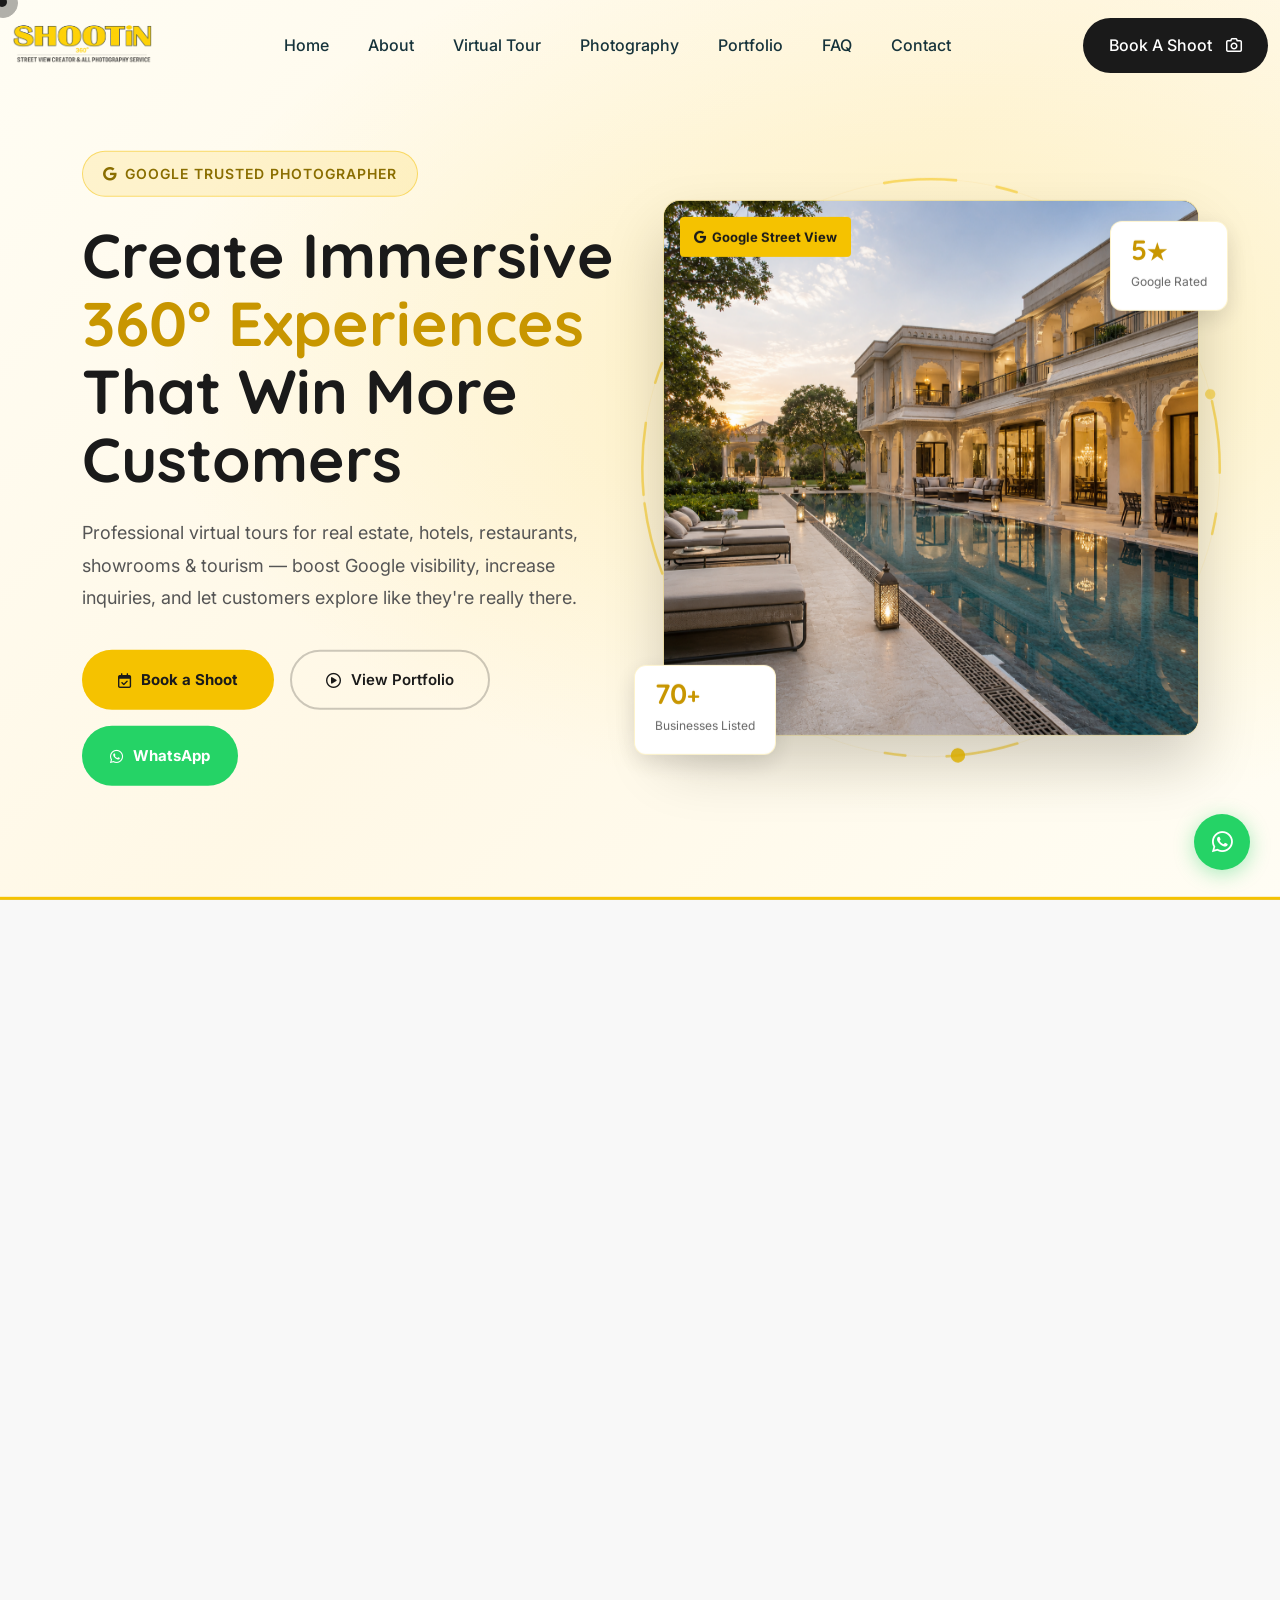
==== commit faa8c5f0: "How It Works: redesign steps as separate cards - Turn the process steps into distinct cards (white b" ====
--- a/index.html
+++ b/index.html
@@ -404,23 +404,23 @@
             .s360-stat-box .plus { font-size: 40px; }
             .s360-stat-box p { color: #aaaaaa; font-size: 15px; margin: 0; }
 
-            /* Process */
+            /* Process — separate cards */
             .s360-process-step {
                 text-align: center;
-                padding: 40px 24px;
+                padding: 40px 28px;
+                background: #ffffff;
+                border: 1px solid #ececec;
+                border-radius: 18px;
+                box-shadow: 0 10px 34px rgba(0,0,0,0.06);
+                height: 100%;
                 position: relative;
-            }
-            .s360-process-step::after {
-                content: '';
-                position: absolute;
-                top: 50px;
-                right: -50%;
-                width: 100%;
-                height: 2px;
-                background: linear-gradient(90deg, var(--theme) 0%, rgba(245,194,0,0.1) 100%);
-                z-index: 0;
-            }
-            .s360-process-step:last-child::after { display: none; }
+                transition: transform 0.35s cubic-bezier(0.22,0.61,0.36,1), box-shadow 0.35s ease, border-color 0.35s ease;
+            }
+            .s360-process-step:hover {
+                transform: translateY(-8px);
+                border-color: var(--theme);
+                box-shadow: 0 22px 46px rgba(245,194,0,0.18);
+            }
             .s360-step-num {
                 width: 80px; height: 80px;
                 background: var(--theme);
@@ -436,11 +436,11 @@
                 position: relative;
                 z-index: 1;
                 box-shadow: 0 8px 24px rgba(245,194,0,0.3);
-            }
-            .s360-step-num { transition: transform 0.3s cubic-bezier(0.22,0.61,0.36,1), box-shadow 0.3s ease; }
-            .s360-process-step:hover .s360-step-num { transform: scale(1.12) translateY(-4px); box-shadow: 0 16px 34px rgba(245,194,0,0.5); }
+                transition: transform 0.35s cubic-bezier(0.22,0.61,0.36,1), box-shadow 0.35s ease;
+            }
+            .s360-process-step:hover .s360-step-num { transform: scale(1.08); box-shadow: 0 16px 34px rgba(245,194,0,0.5); }
             .s360-process-step h4 { font-size: 18px; font-weight: 700; color: #1A1A1A; margin-bottom: 10px; }
-            .s360-process-step p { color: var(--text); font-size: 14px; line-height: 1.6; }
+            .s360-process-step p { color: var(--text); font-size: 14px; line-height: 1.6; margin: 0; }
 
             /* Testimonial */
             .s360-testi-card {
@@ -1701,7 +1701,7 @@
                                     </svg>
                                 </div>
                             </div>
-                            <div class="row g-0">
+                            <div class="row g-4">
                                 <div class="col-lg-4 col-md-6 wow fadeInUp" data-wow-delay=".2s">
                                     <div class="s360-process-step">
                                         <div class="s360-step-num">01</div>
--- a/assets/css/main.css
+++ b/assets/css/main.css
@@ -10644,3 +10644,12 @@
 /*# sourceMappingURL=main.css.map */
 .s360-addr-link{color:inherit;text-decoration:none;transition:color .25s ease;}
 .s360-addr-link:hover{color:var(--theme);}
+
+/* ===== How It Works — separate cards (used on service pages) ===== */
+.s360-process-step{text-align:center;padding:40px 28px;background:#fff;border:1px solid #ececec;border-radius:18px;box-shadow:0 10px 34px rgba(0,0,0,0.06);height:100%;position:relative;transition:transform .35s cubic-bezier(0.22,0.61,0.36,1),box-shadow .35s ease,border-color .35s ease;}
+.s360-process-step:hover{transform:translateY(-8px);border-color:var(--theme);box-shadow:0 22px 46px rgba(245,194,0,0.18);}
+.s360-process-step .s360-step-num{width:80px;height:80px;background:var(--theme);border-radius:50%;display:flex;align-items:center;justify-content:center;margin:0 auto 24px;font-size:28px;font-weight:800;color:#1A1A1A;font-family:'Quicksand',sans-serif;box-shadow:0 8px 24px rgba(245,194,0,0.3);transition:transform .35s cubic-bezier(0.22,0.61,0.36,1),box-shadow .35s ease;}
+.s360-process-step:hover .s360-step-num{transform:scale(1.08);box-shadow:0 16px 34px rgba(245,194,0,0.5);}
+.s360-process-step h4{font-size:18px;font-weight:700;color:#1A1A1A;margin-bottom:10px;}
+.s360-process-step p{color:#555;font-size:14px;line-height:1.6;margin:0;}
+@media (max-width:767px){.s360-process-step{padding:30px 22px;}}
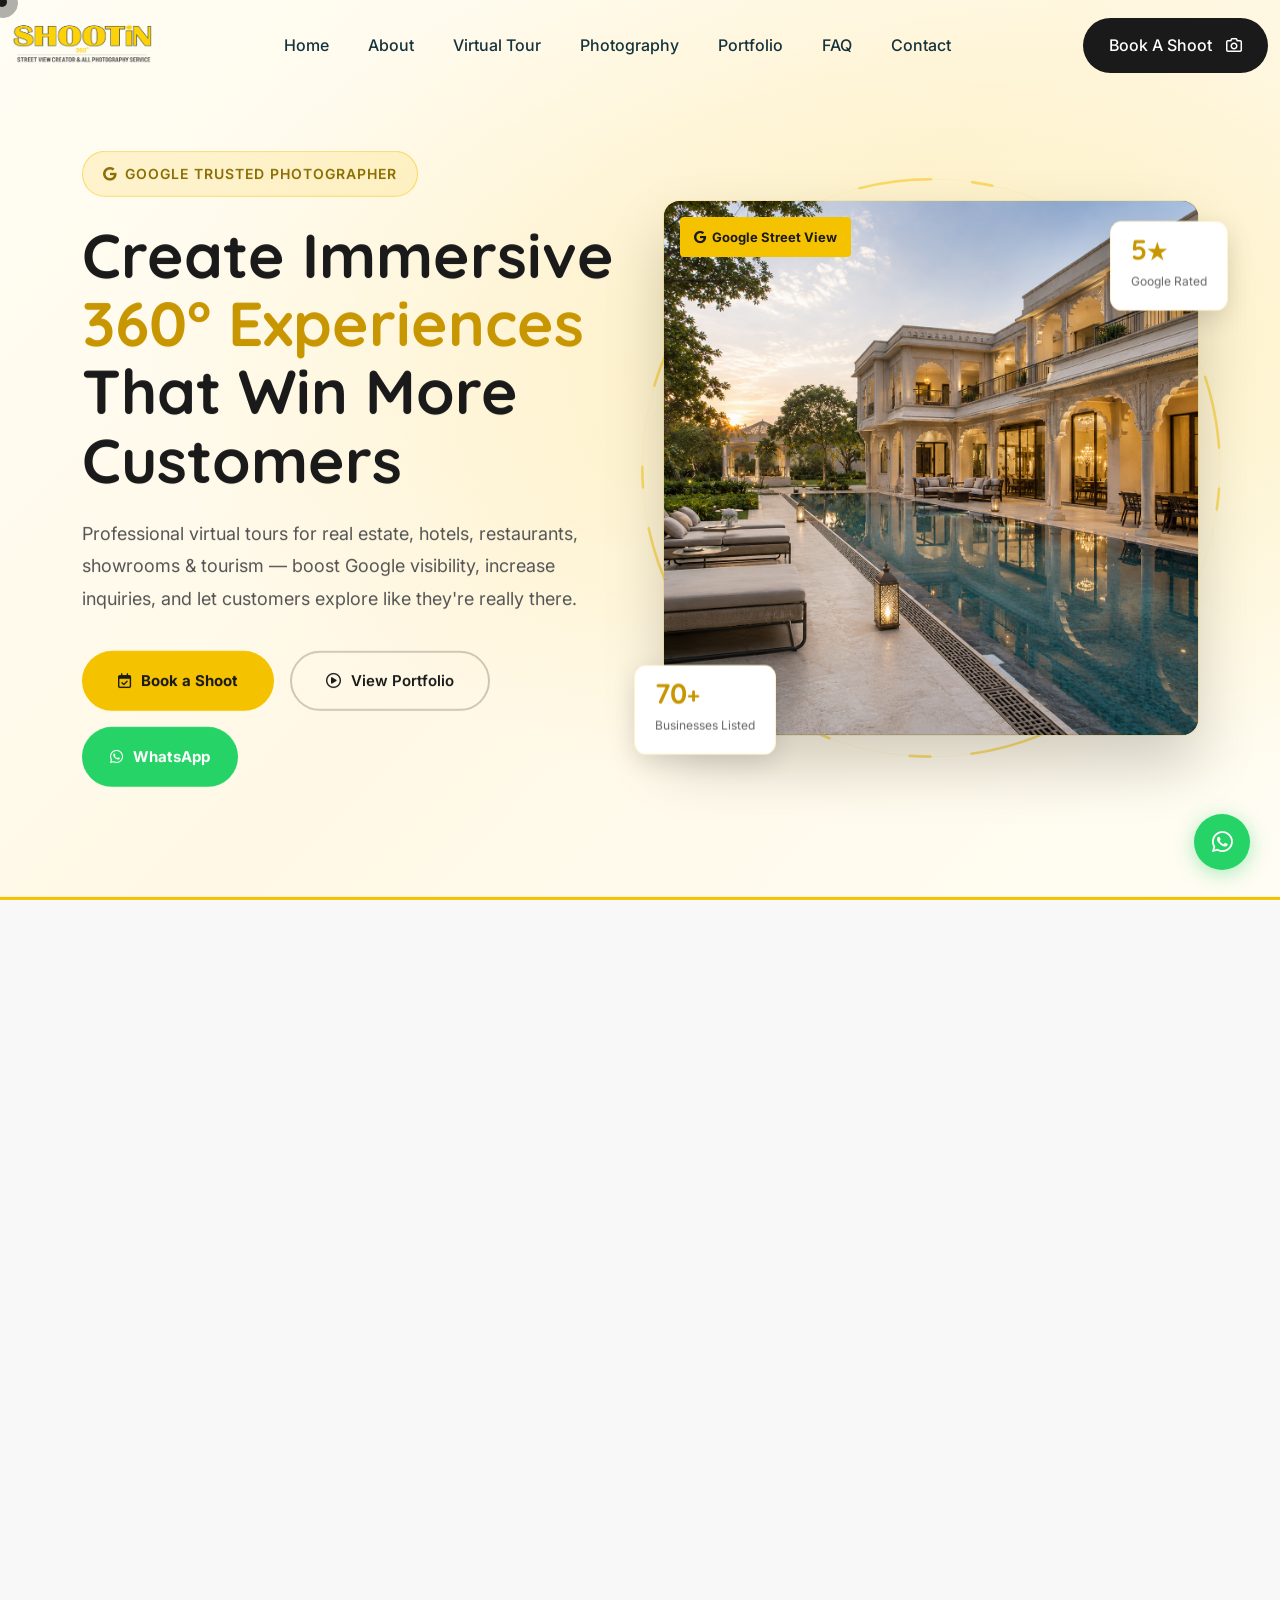
==== commit 5e5be39b: "Replace Unsplash image URLs with local assets for service cards Co-Authored-By: Claude Sonnet 4.6 <n" ====
--- a/index.html
+++ b/index.html
@@ -1206,7 +1206,7 @@
                             </div>
                             <div class="row g-4">
                                 <div class="col-lg-3 col-md-6 wow fadeInUp" data-wow-delay=".2s">
-                                    <div class="s360-service-card" style="background-image:url('https://images.unsplash.com/photo-1564501049412-61c2a3083791?w=600&auto=format&fit=crop&q=70')">
+                                    <div class="s360-service-card" style="background-image:url('assets/img/Home page/360°\ Virtual\ Tours.png')">
                                         <div class="s360-service-icon"><i class="fa-solid fa-street-view"></i></div>
                                         <h4>360° Virtual Tours</h4>
                                         <p>High-resolution panoramic experiences published directly to Google Street View. Complete spatial coverage, responsive on all devices.</p>
@@ -1214,7 +1214,7 @@
                                     </div>
                                 </div>
                                 <div class="col-lg-3 col-md-6 wow fadeInUp" data-wow-delay=".3s">
-                                    <div class="s360-service-card" style="background-image:url('https://images.unsplash.com/photo-1441986300917-64674bd600d8?w=600&auto=format&fit=crop&q=70')">
+                                    <div class="s360-service-card" style="background-image:url('assets/img/Home page/Google Street View.png')">
                                         <div class="s360-service-icon"><i class="fab fa-google"></i></div>
                                         <h4>Google Street View</h4>
                                         <p>Official publishing and optimization for maximum visibility in Google Search & Maps. Street View Trusted status & Business Profile enhancement.</p>
@@ -1222,7 +1222,7 @@
                                     </div>
                                 </div>
                                 <div class="col-lg-3 col-md-6 wow fadeInUp" data-wow-delay=".4s">
-                                    <div class="s360-service-card" style="background-image:url('https://images.unsplash.com/photo-1473968512647-3e447244af8f?w=600&auto=format&fit=crop&q=70')">
+                                    <div class="s360-service-card" style="background-image:url('assets/img/Home page/Aerial 360° & Drone.png')">
                                         <div class="s360-service-icon"><i class="fa-solid fa-helicopter"></i></div>
                                         <h4>Aerial 360° & Drone</h4>
                                         <p>Professional drone-captured aerial panoramas and stills for properties & large venues. 4K aerial imagery with 360° aerial perspectives.</p>
@@ -1230,7 +1230,7 @@
                                     </div>
                                 </div>
                                 <div class="col-lg-3 col-md-6 wow fadeInUp" data-wow-delay=".5s">
-                                    <div class="s360-service-card" style="background-image:url('https://images.unsplash.com/photo-1519689680058-324335c77eba?w=600&auto=format&fit=crop&q=70')">
+                                    <div class="s360-service-card" style="background-image:url('assets/img/Home page/Baby\ Shoot\ Photography.png')">
                                         <div class="s360-service-icon"><i class="fa-solid fa-baby"></i></div>
                                         <h4>Baby Shoot Photography</h4>
                                         <p>Precious newborn and baby moments captured in stunning studio setups with professional lighting. Creative themed setups for every milestone.</p>
@@ -1238,7 +1238,7 @@
                                     </div>
                                 </div>
                                 <div class="col-lg-3 col-md-6 wow fadeInUp" data-wow-delay=".6s">
-                                    <div class="s360-service-card" style="background-image:url('https://images.unsplash.com/photo-1519741497674-611481863552?w=600&auto=format&fit=crop&q=70')">
+                                    <div class="s360-service-card" style="background-image:url('assets/img/Home page/Pre-Wedding\ Photography.png')">
                                         <div class="s360-service-icon"><i class="fa-solid fa-heart"></i></div>
                                         <h4>Pre-Wedding Photography</h4>
                                         <p>Romantic and candid pre-wedding shoots to capture your love story before the big day. Outdoor & studio sessions with same-day preview edits.</p>
@@ -1246,7 +1246,7 @@
                                     </div>
                                 </div>
                                 <div class="col-lg-3 col-md-6 wow fadeInUp" data-wow-delay=".7s">
-                                    <div class="s360-service-card" style="background-image:url('https://images.unsplash.com/photo-1465495976277-4387d4b0b4c6?w=600&auto=format&fit=crop&q=70')">
+                                    <div class="s360-service-card" style="background-image:url('assets/img/Home page/Wedding\ Photography.png')">
                                         <div class="s360-service-icon"><i class="fa-solid fa-rings-wedding"></i></div>
                                         <h4>Wedding Photography</h4>
                                         <p>Full-day coverage of your wedding with a blend of journalistic and artistic photography. Complete ceremony & reception with high-res edited gallery.</p>
@@ -1254,7 +1254,7 @@
                                     </div>
                                 </div>
                                 <div class="col-lg-3 col-md-6 wow fadeInUp" data-wow-delay=".8s">
-                                    <div class="s360-service-card" style="background-image:url('https://images.unsplash.com/photo-1530103862676-de8c9debad1d?w=600&auto=format&fit=crop&q=70')">
+                                    <div class="s360-service-card" style="background-image:url('assets/img/Home page/Birthday\ &\ Celebrations.png')">
                                         <div class="s360-service-icon"><i class="fa-solid fa-cake-candles"></i></div>
                                         <h4>Birthday & Celebrations</h4>
                                         <p>Vibrant and joyful coverage of birthdays, anniversaries, and milestone celebrations. Candid moment capture with quick turnaround delivery.</p>
@@ -1262,7 +1262,7 @@
                                     </div>
                                 </div>
                                 <div class="col-lg-3 col-md-6 wow fadeInUp" data-wow-delay=".9s">
-                                    <div class="s360-service-card" style="background-image:url('https://images.unsplash.com/photo-1505373877841-8d25f7d46678?w=600&auto=format&fit=crop&q=70')">
+                                    <div class="s360-service-card" style="background-image:url('assets/img/Home page/Events\ &\ Corporate.png')">
                                         <div class="s360-service-icon"><i class="fa-solid fa-briefcase"></i></div>
                                         <h4>Events & Corporate</h4>
                                         <p>Professional photography for corporate events, product launches, and brand activations. Conferences, seminars, headshots & team photos.</p>
--- a/assets/css/main.css
+++ b/assets/css/main.css
@@ -696,7 +696,7 @@
   display: flex;
   align-items: center;
   justify-content: center;
-  background: #111111;
+  background: #ffffff;
 }
 
 .loader { display: none; }
@@ -773,7 +773,7 @@
   font-family: 'Quicksand', sans-serif;
   font-weight: 800;
   font-size: 28px;
-  color: #ffffff;
+  color: #1A1A1A;
   letter-spacing: -0.5px;
 }
 .s360-pre-name span { color: #F5C200; }
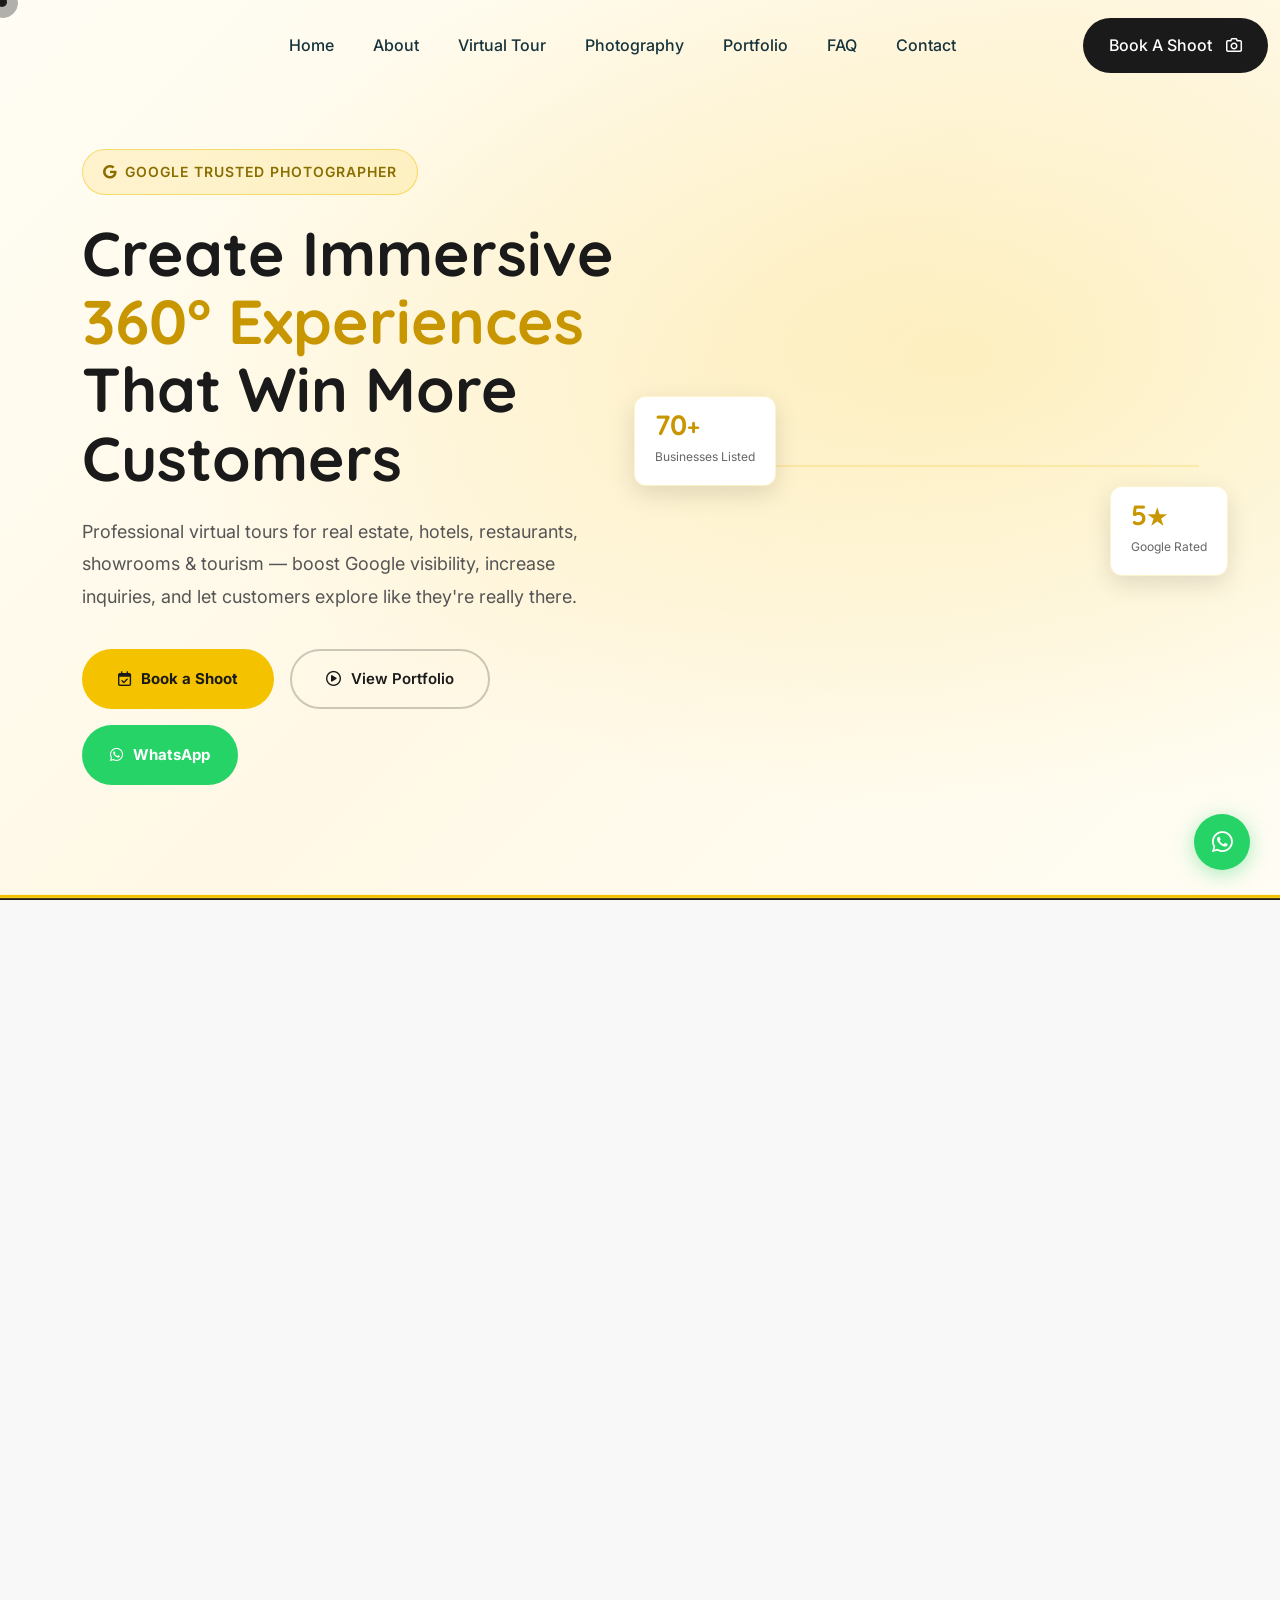
==== commit cfa120bb: "Update HTML pages and add Virtual tour images Co-Authored-By: Claude Sonnet 4.6 <noreply@anthropic.c" ====
--- a/index.html
+++ b/index.html
@@ -48,7 +48,7 @@
           "email": "shootin360.officials@gmail.com",
           "address": {
             "@type": "PostalAddress",
-            "streetAddress": "A-27 Balaji Enclave, Keshav Puram, Kalyanpur",
+            "streetAddress": "Awas Vikas Community Centre",
             "addressLocality": "Kanpur",
             "addressRegion": "Uttar Pradesh",
             "postalCode": "208017",
@@ -1011,7 +1011,7 @@
                                 </div>
                                 <div class="contact-details">
                                     <span class="sub-info">Location</span>
-                                    <p>A-27 Balaji Enclave, Keshav Puram, Kalyanpur, Kanpur</p>
+                                    <p>Awas Vikas Community Centre, Kanpur</p>
                                 </div>
                             </div>
                         </div>
@@ -1350,7 +1350,7 @@
                                     <div class="s360-port-card">
                                         <div class="s360-port-iframe-wrap">
                                             <iframe data-src="https://www.google.com/maps/embed?pb=!4v1779643313223!6m8!1m7!1sCAoSFkNJSE0wb2dLRUlDQWdJRERvZDdoTWc.!2m2!1d26.52692836440426!2d80.27771686601476!3f5.12!4f51.41!5f0.4000000000000002" loading="lazy" allowfullscreen title="ISKCON Mandir Kanpur"></iframe>
-                                            <div class="s360-port-cat">Dharm Sthal</div>
+                                            <div class="s360-port-cat">Religious Place</div>
                                             <div class="s360-port-live"><i class="fa-solid fa-circle"></i> LIVE</div>
                                         </div>
                                         <div class="s360-port-info">
@@ -2156,7 +2156,7 @@
                                     <ul class="s360-footer-contact list-unstyled">
                                         <li>
                                             <i class="fa-solid fa-location-dot"></i>
-                                            <span><a href="https://www.google.com/maps/search/?api=1&amp;query=Shootin+360+A-27+Balaji+Enclave+Keshav+Puram+Kalyanpur+Kanpur" target="_blank" rel="noopener" title="View on Google Maps" class="s360-addr-link">A-27 Balaji Enclave, Keshav Puram, Kalyanpur, Kanpur (Semi Lower Ground Office, Near Community Centre)</a></span>
+                                            <span><a href="https://www.google.com/maps/search/?api=1&amp;query=Shootin+360+Awas+Vikas+Community+Centre+Kanpur" target="_blank" rel="noopener" title="View on Google Maps" class="s360-addr-link">Awas Vikas Community Centre, Kanpur</a></span>
                                         </li>
                                         <li>
                                             <i class="fa-solid fa-phone"></i>
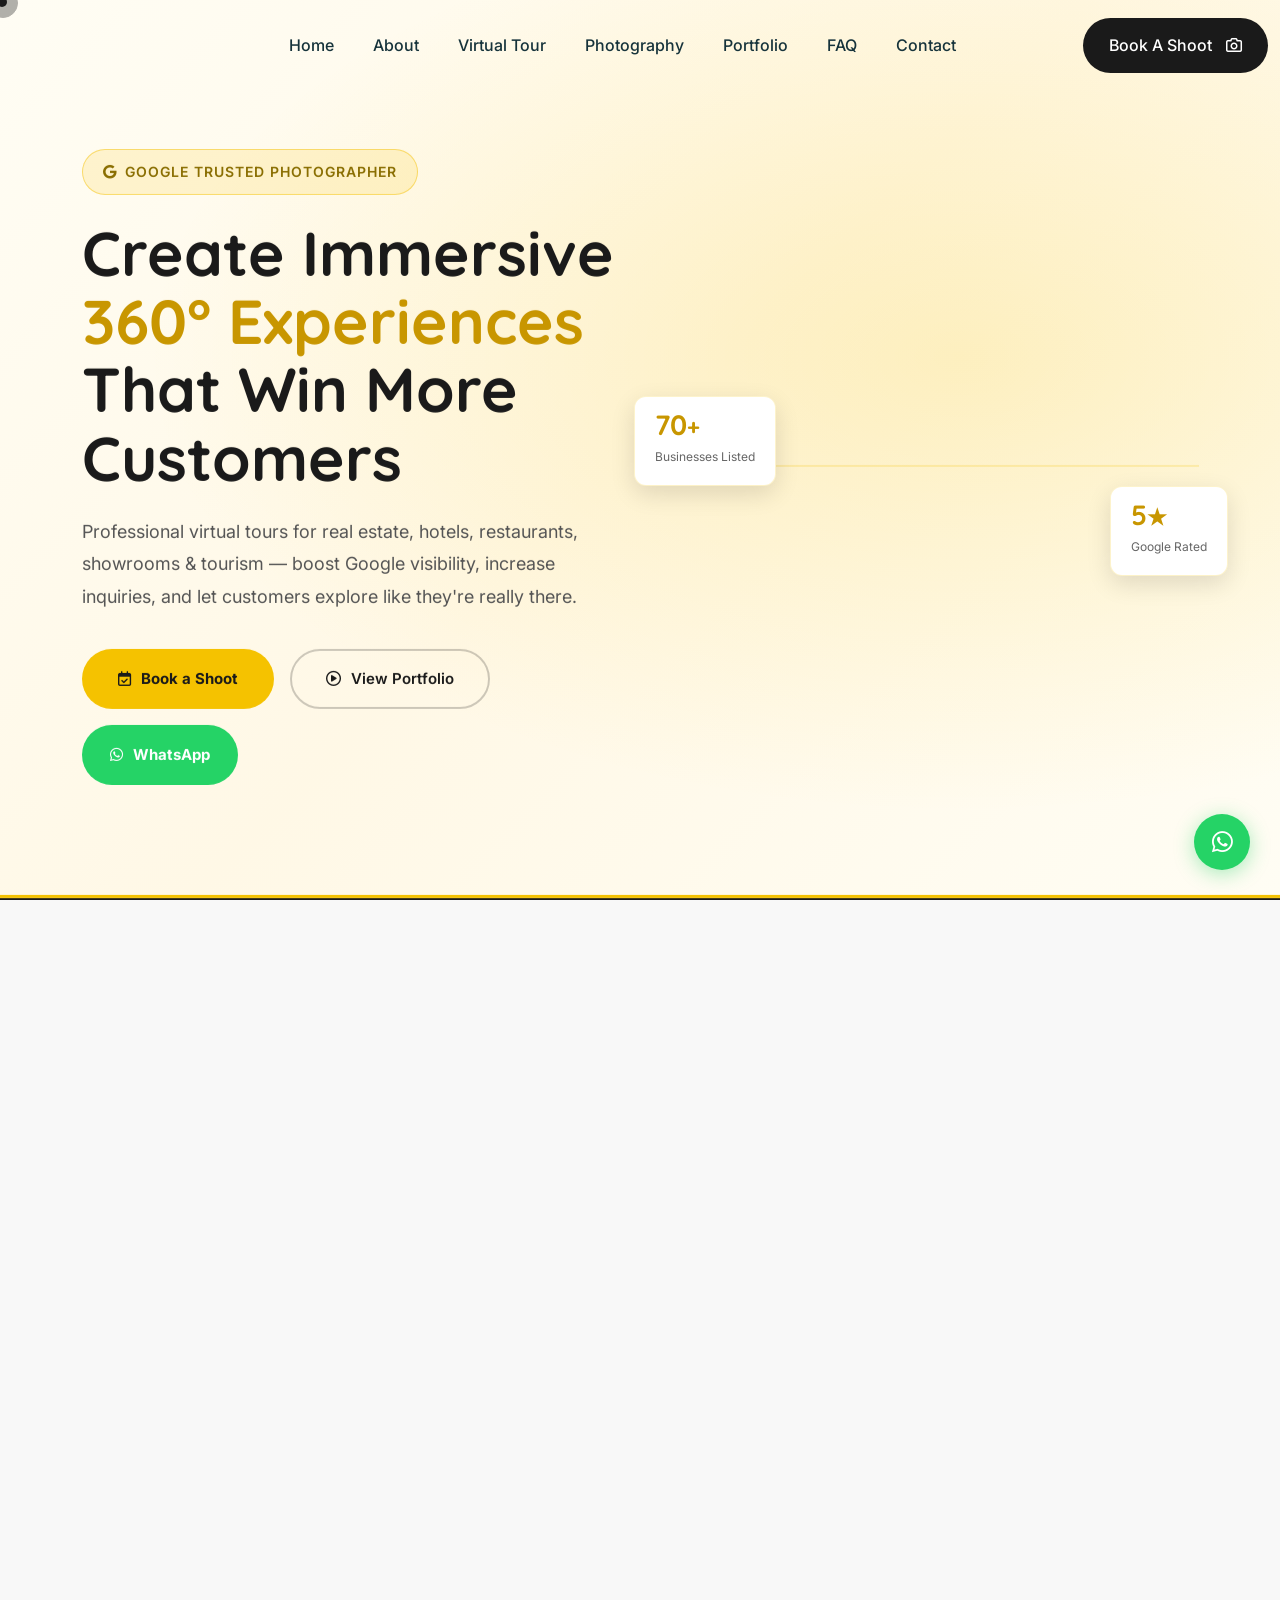
==== commit cf865daf: "Update address, business category, and remove tours - Update shop address to Awas Vikas Community Ce" ====
--- a/index.html
+++ b/index.html
@@ -16,8 +16,8 @@
         <!-- Geo Meta Tags (Local SEO) -->
         <meta name="geo.region" content="IN-UP">
         <meta name="geo.placename" content="Kanpur, Uttar Pradesh, India">
-        <meta name="geo.position" content="26.4499;80.3319">
-        <meta name="ICBM" content="26.4499, 80.3319">
+        <meta name="geo.position" content="26.4864417;80.2717191">
+        <meta name="ICBM" content="26.4864417, 80.2717191">
 
         <!-- Open Graph (Facebook, LinkedIn, WhatsApp) -->
         <meta property="og:type" content="website">
@@ -56,8 +56,8 @@
           },
           "geo": {
             "@type": "GeoCoordinates",
-            "latitude": 26.4499,
-            "longitude": 80.3319
+            "latitude": 26.4864417,
+            "longitude": 80.2717191
           },
           "openingHoursSpecification": [
             {
@@ -2156,7 +2156,7 @@
                                     <ul class="s360-footer-contact list-unstyled">
                                         <li>
                                             <i class="fa-solid fa-location-dot"></i>
-                                            <span><a href="https://www.google.com/maps/search/?api=1&amp;query=Shootin+360+Awas+Vikas+Community+Centre+Kanpur" target="_blank" rel="noopener" title="View on Google Maps" class="s360-addr-link">Awas Vikas Community Centre, Kanpur</a></span>
+                                            <span><a href="https://maps.app.goo.gl/23BbpNkJRRNPS9D67" target="_blank" rel="noopener" title="View on Google Maps" class="s360-addr-link">Awas Vikas Community Centre, Kanpur</a></span>
                                         </li>
                                         <li>
                                             <i class="fa-solid fa-phone"></i>
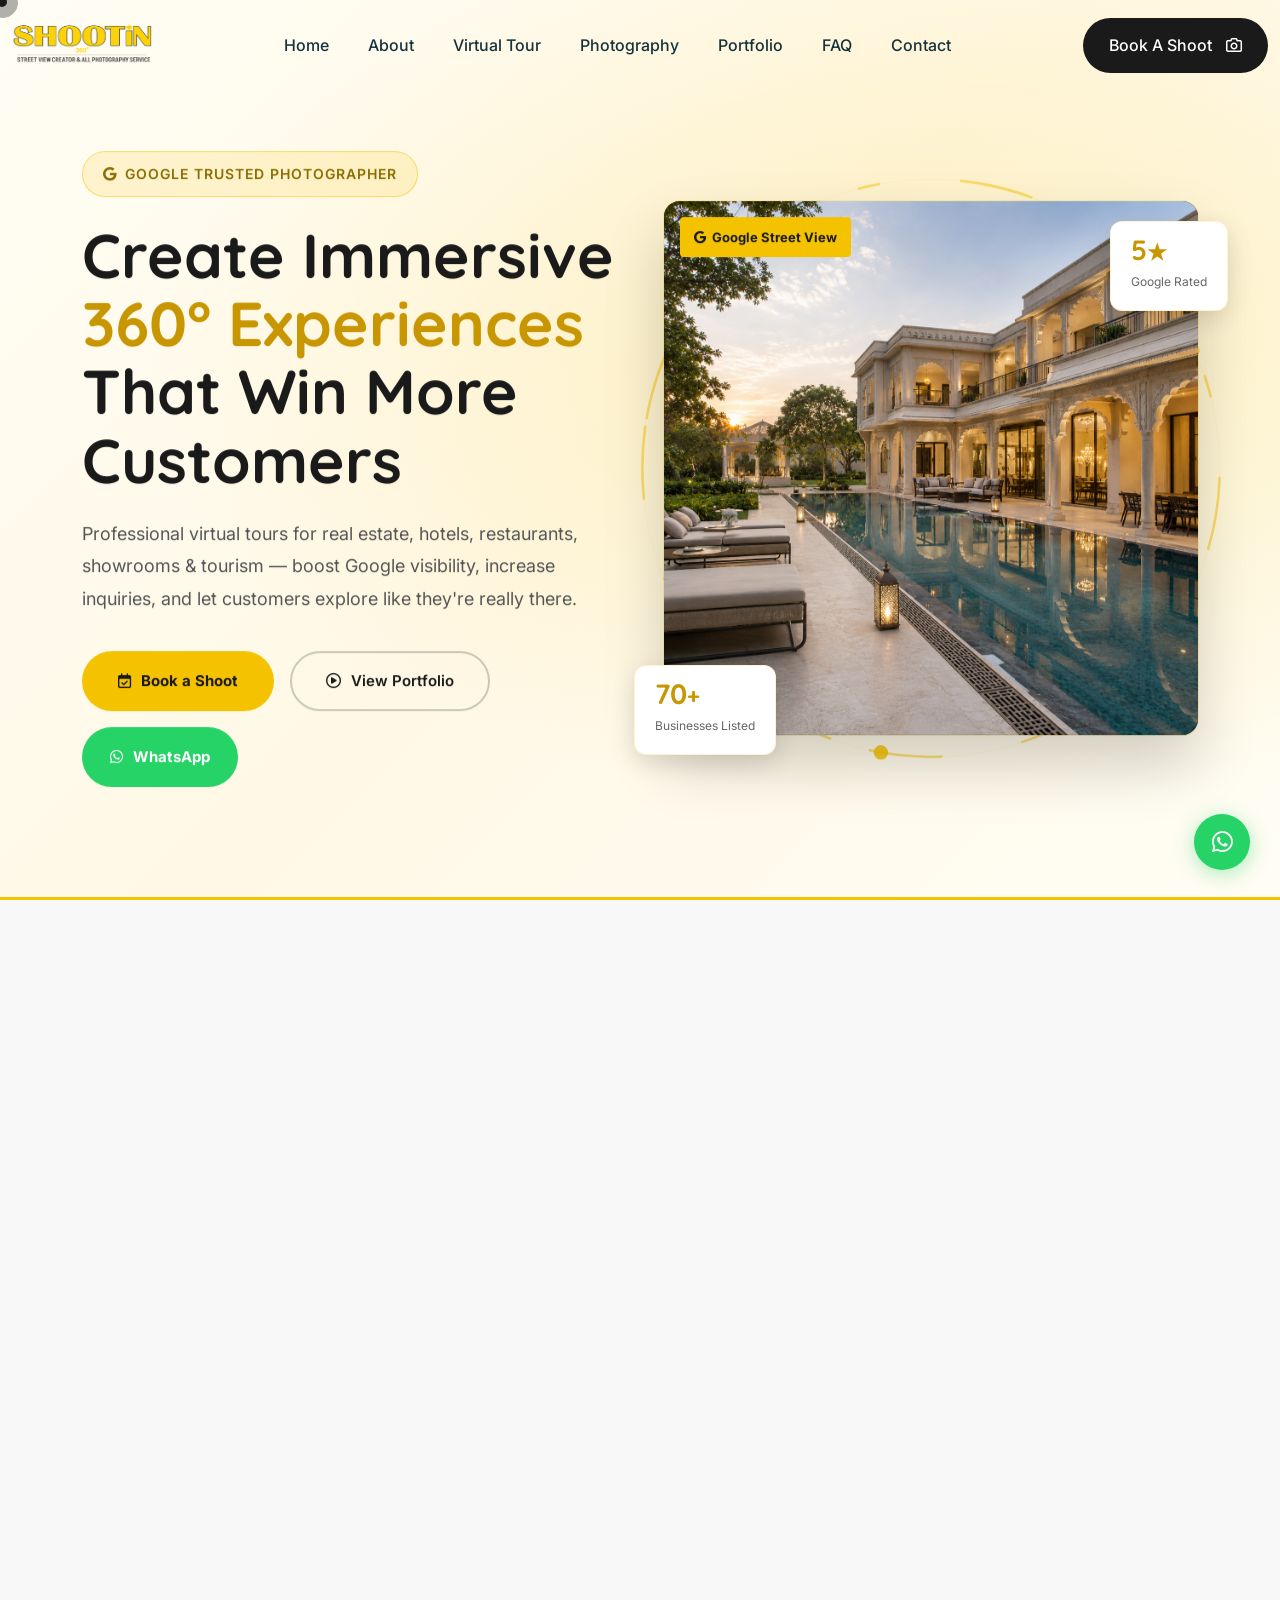
==== commit 1bb8743d: "Update shop address and business hours sitewide - Address -> Shop no A-27 Balaji Apartment near Awas" ====
--- a/index.html
+++ b/index.html
@@ -16,8 +16,8 @@
         <!-- Geo Meta Tags (Local SEO) -->
         <meta name="geo.region" content="IN-UP">
         <meta name="geo.placename" content="Kanpur, Uttar Pradesh, India">
-        <meta name="geo.position" content="26.4864417;80.2717191">
-        <meta name="ICBM" content="26.4864417, 80.2717191">
+        <meta name="geo.position" content="26.4863491;80.2717056">
+        <meta name="ICBM" content="26.4863491, 80.2717056">
 
         <!-- Open Graph (Facebook, LinkedIn, WhatsApp) -->
         <meta property="og:type" content="website">
@@ -48,7 +48,7 @@
           "email": "shootin360.officials@gmail.com",
           "address": {
             "@type": "PostalAddress",
-            "streetAddress": "Awas Vikas Community Centre",
+            "streetAddress": "Shop no A-27 Balaji Apartment near Awas Vikas community centre",
             "addressLocality": "Kanpur",
             "addressRegion": "Uttar Pradesh",
             "postalCode": "208017",
@@ -56,15 +56,15 @@
           },
           "geo": {
             "@type": "GeoCoordinates",
-            "latitude": 26.4864417,
-            "longitude": 80.2717191
+            "latitude": 26.4863491,
+            "longitude": 80.2717056
           },
           "openingHoursSpecification": [
             {
               "@type": "OpeningHoursSpecification",
               "dayOfWeek": ["Monday","Tuesday","Wednesday","Thursday","Friday","Saturday"],
-              "opens": "09:00",
-              "closes": "19:00"
+              "opens": "11:00",
+              "closes": "21:00"
             }
           ],
           "hasOfferCatalog": {
@@ -1011,7 +1011,7 @@
                                 </div>
                                 <div class="contact-details">
                                     <span class="sub-info">Location</span>
-                                    <p>Awas Vikas Community Centre, Kanpur</p>
+                                    <p>Shop no A-27 Balaji Apartment near Awas Vikas community centre, Kanpur</p>
                                 </div>
                             </div>
                         </div>
@@ -2156,7 +2156,7 @@
                                     <ul class="s360-footer-contact list-unstyled">
                                         <li>
                                             <i class="fa-solid fa-location-dot"></i>
-                                            <span><a href="https://maps.app.goo.gl/23BbpNkJRRNPS9D67" target="_blank" rel="noopener" title="View on Google Maps" class="s360-addr-link">Awas Vikas Community Centre, Kanpur</a></span>
+                                            <span><a href="https://maps.app.goo.gl/gBnhtyVtVWjib6Tn7" target="_blank" rel="noopener" title="View on Google Maps" class="s360-addr-link">Shop no A-27 Balaji Apartment near Awas Vikas community centre, Kanpur</a></span>
                                         </li>
                                         <li>
                                             <i class="fa-solid fa-phone"></i>
@@ -2172,7 +2172,7 @@
                                         </li>
                                         <li>
                                             <i class="fa-solid fa-clock"></i>
-                                            <span>Mon – Sat: 9:00 AM – 7:00 PM</span>
+                                            <span>Mon – Sat: 11:00 AM – 9:00 PM</span>
                                         </li>
                                     </ul>
                                 </div>
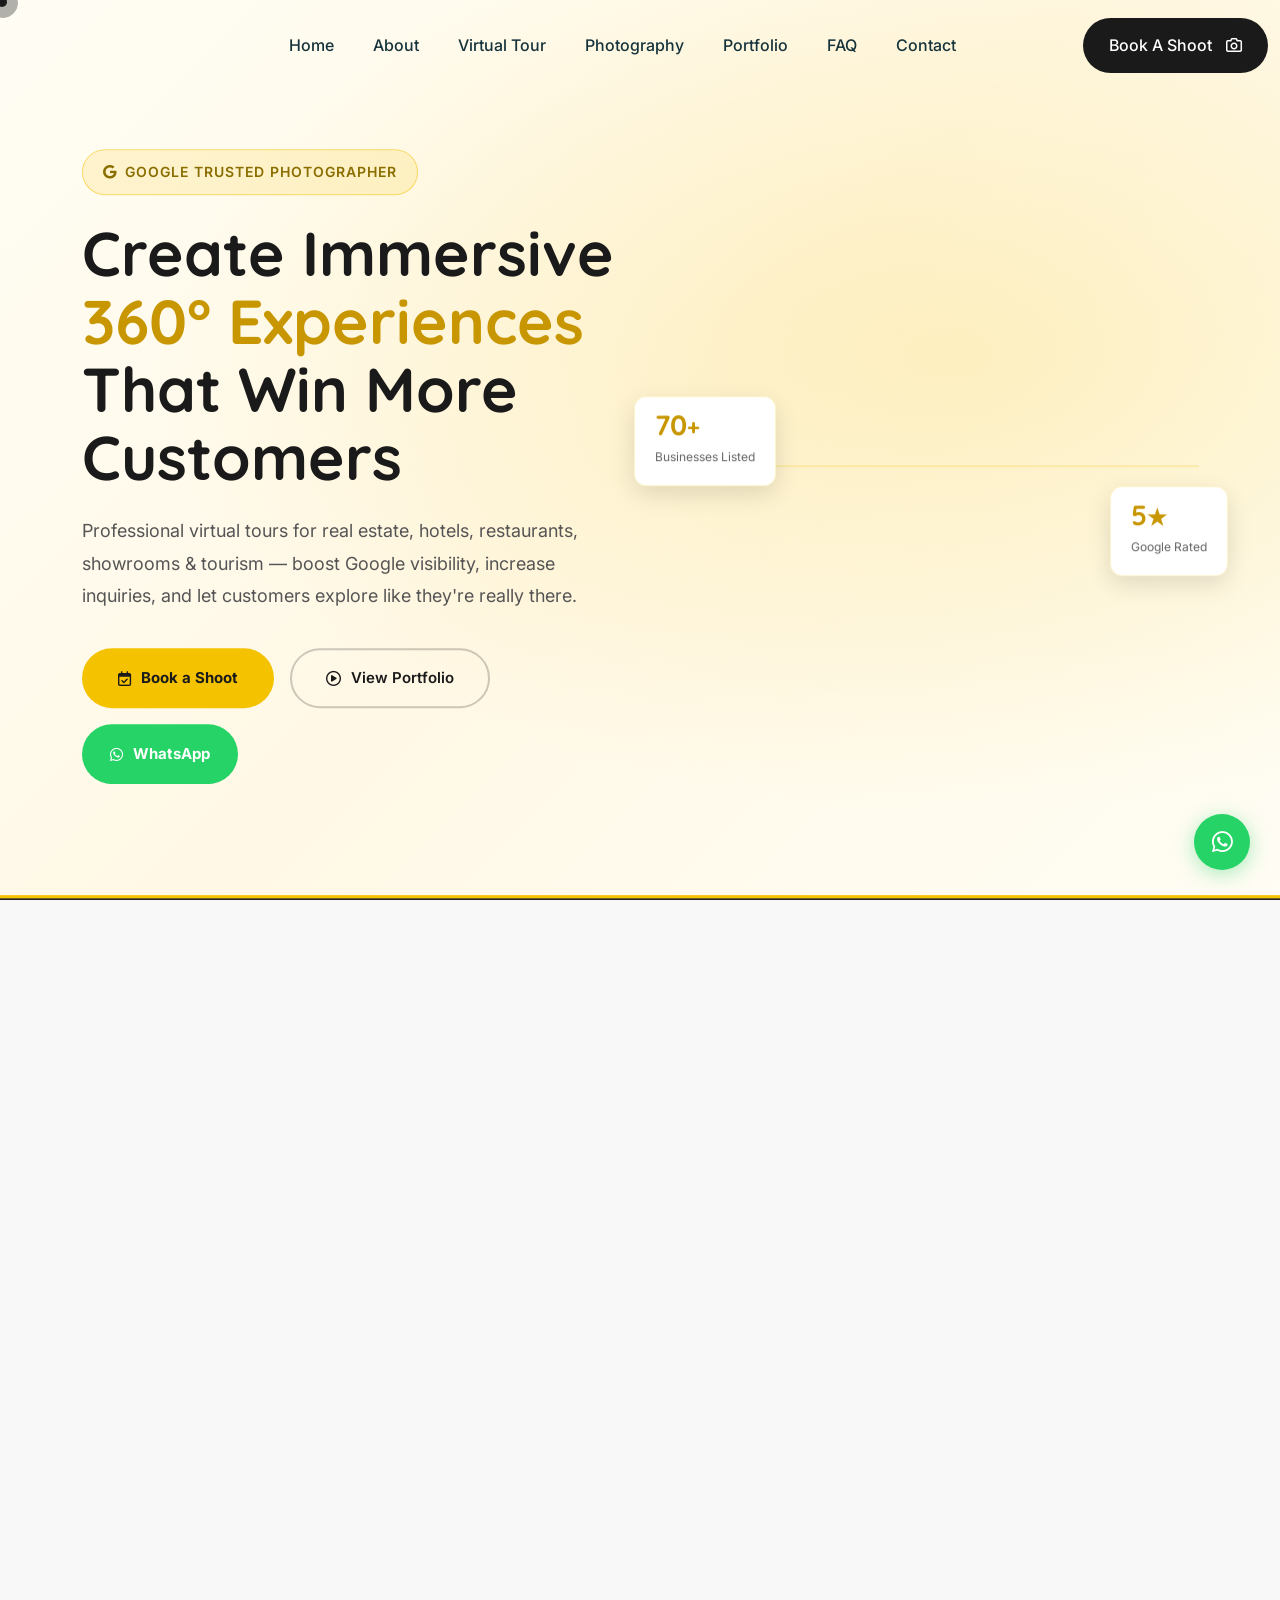
==== commit ff34c1a4: "Fix service card hover reveal on touchscreen laptops The (hover: none) media query forced all card c" ====
--- a/index.html
+++ b/index.html
@@ -348,7 +348,8 @@
                 transform: translateY(8px);
                 transition: max-height 0.45s ease, opacity 0.35s ease, transform 0.35s ease, margin 0.35s ease;
             }
-            .s360-service-card:hover p { max-height: 200px; opacity: 1; transform: translateY(0); margin: 12px 0 18px; }
+            .s360-service-card:hover p,
+            .s360-service-card:focus-within p { max-height: 400px; opacity: 1; transform: translateY(0); margin: 12px 0 18px; }
             .s360-service-link {
                 color: var(--theme);
                 font-weight: 600;
@@ -362,11 +363,12 @@
                 transform: translateY(8px);
                 transition: max-height 0.45s ease, opacity 0.35s ease, transform 0.35s ease, gap 0.3s ease;
             }
-            .s360-service-card:hover .s360-service-link { max-height: 40px; opacity: 1; transform: translateY(0); }
+            .s360-service-card:hover .s360-service-link,
+            .s360-service-card:focus-within .s360-service-link { max-height: 40px; opacity: 1; transform: translateY(0); }
             .s360-service-link:hover { gap: 10px; color: var(--theme); }
-            /* Touch devices have no hover — keep content visible */
-            @media (hover: none) {
-                .s360-service-card p { max-height: 200px; opacity: 1; transform: none; margin: 12px 0 18px; }
+            /* Genuine touch devices (no hover + coarse pointer) — keep content visible */
+            @media (hover: none) and (pointer: coarse) {
+                .s360-service-card p { max-height: 400px; opacity: 1; transform: none; margin: 12px 0 18px; }
                 .s360-service-card .s360-service-link { max-height: 40px; opacity: 1; transform: none; }
             }
 
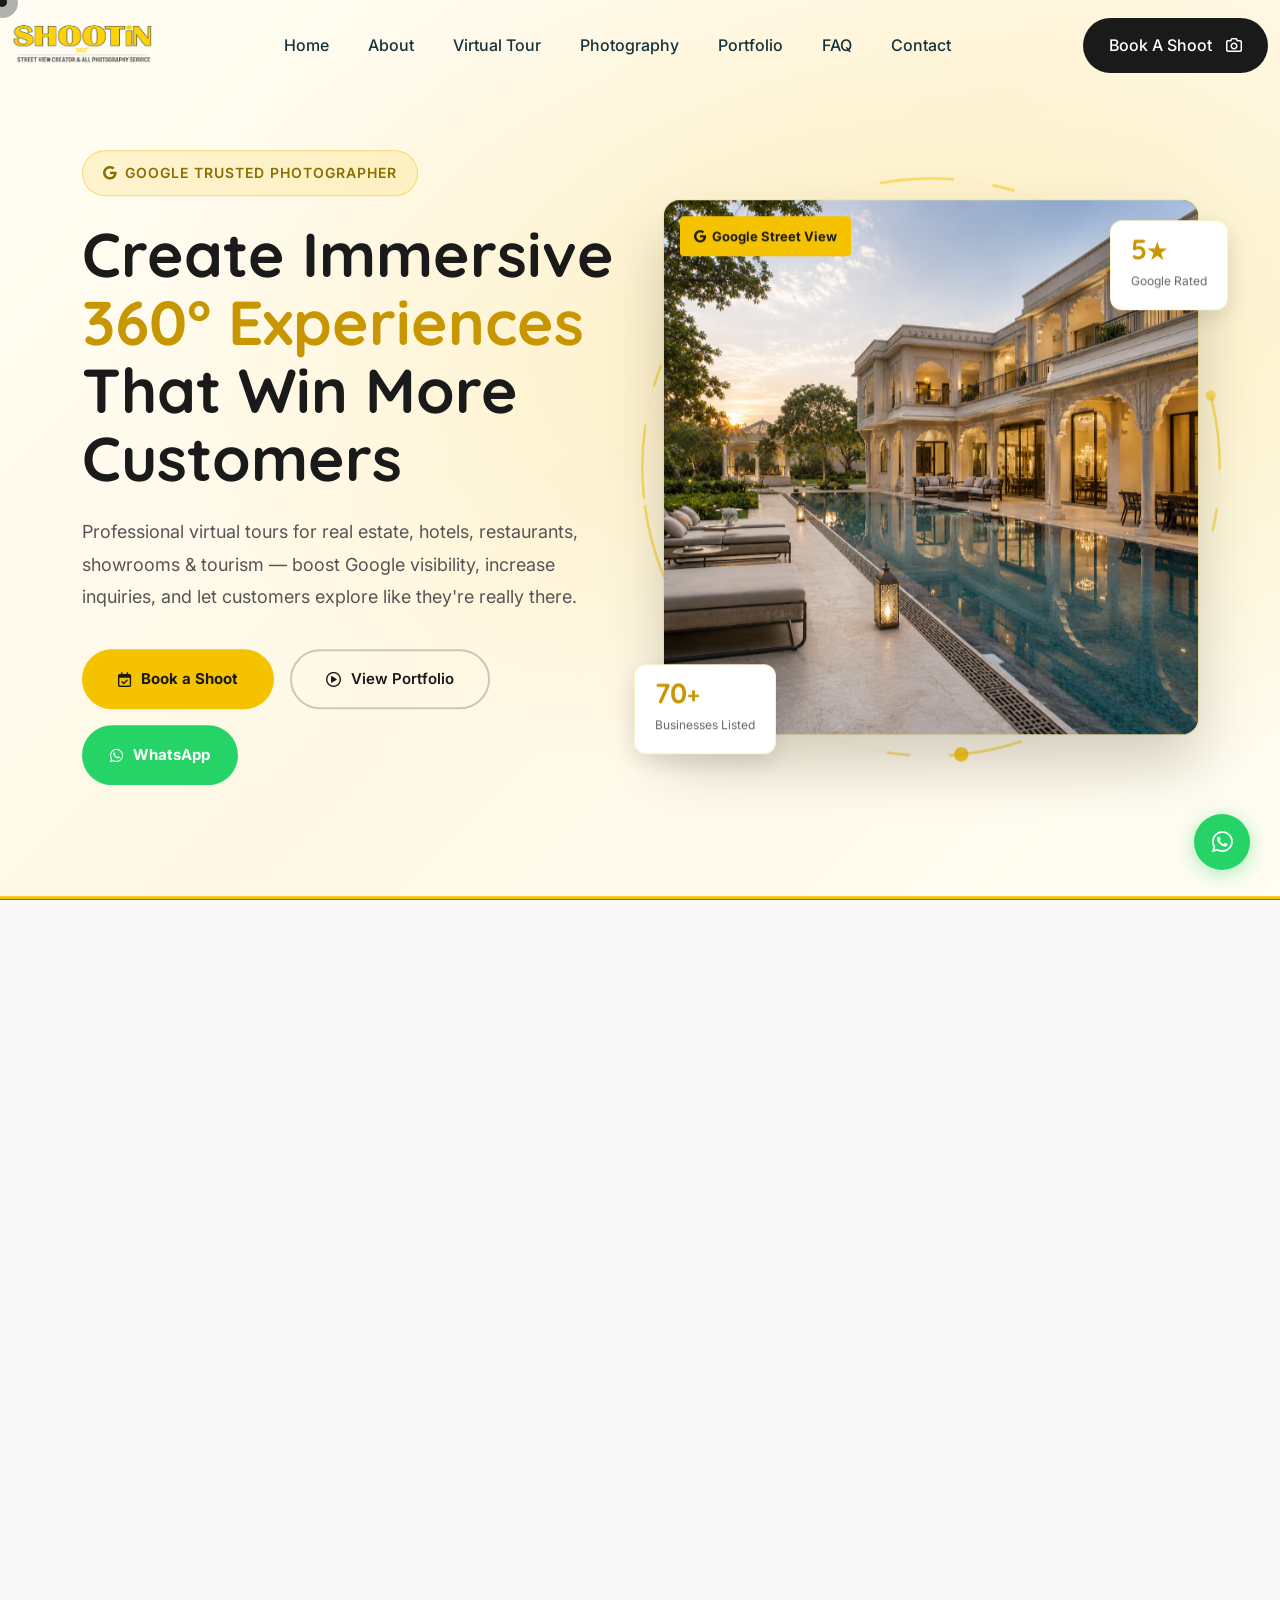
==== commit 315aed63: "Title-only service cards + asterisk on all add-on prices - Service cards now show only the title by " ====
--- a/index.html
+++ b/index.html
@@ -366,11 +366,8 @@
             .s360-service-card:hover .s360-service-link,
             .s360-service-card:focus-within .s360-service-link { max-height: 40px; opacity: 1; transform: translateY(0); }
             .s360-service-link:hover { gap: 10px; color: var(--theme); }
-            /* Genuine touch devices (no hover + coarse pointer) — keep content visible */
-            @media (hover: none) and (pointer: coarse) {
-                .s360-service-card p { max-height: 400px; opacity: 1; transform: none; margin: 12px 0 18px; }
-                .s360-service-card .s360-service-link { max-height: 40px; opacity: 1; transform: none; }
-            }
+            /* Title shown by default everywhere; description + link reveal on
+               hover (mouse/trackpad) or tap/focus (touch). */
 
             /* Why Choose */
             .s360-why-item {
